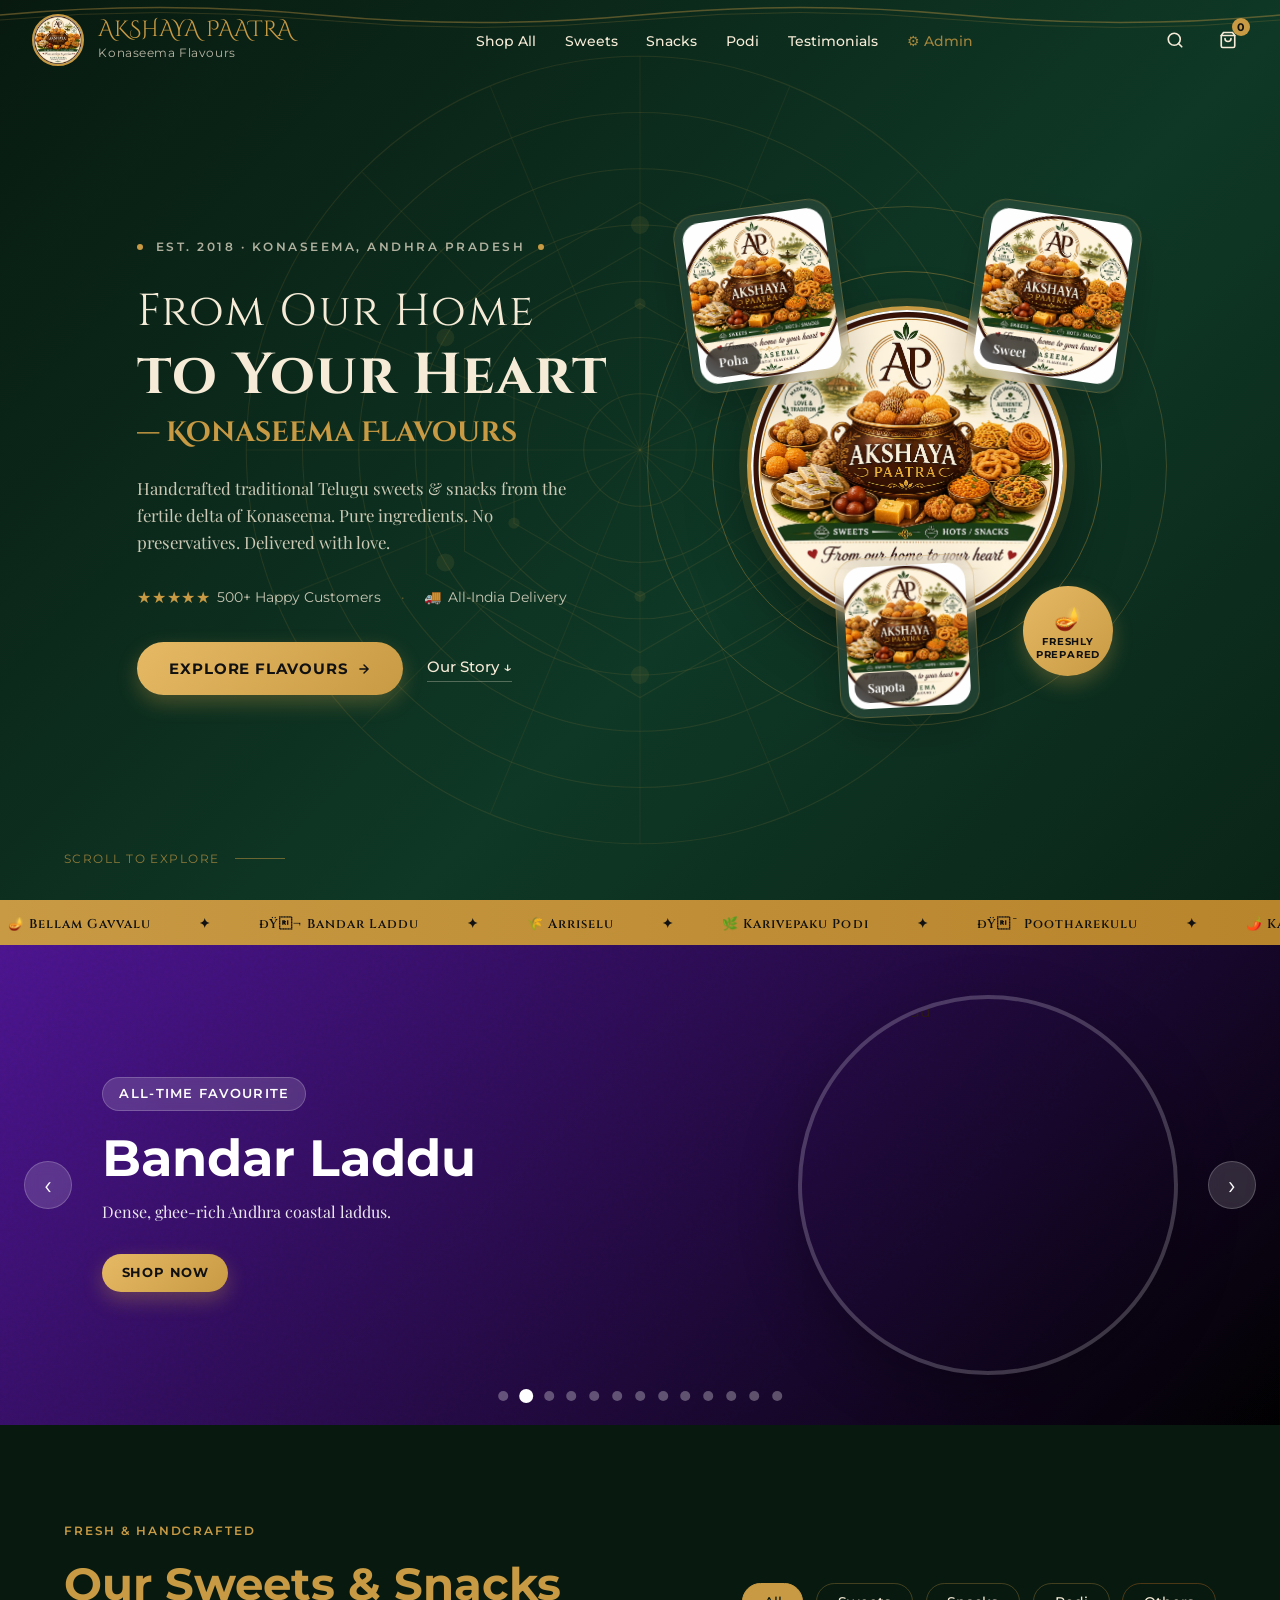
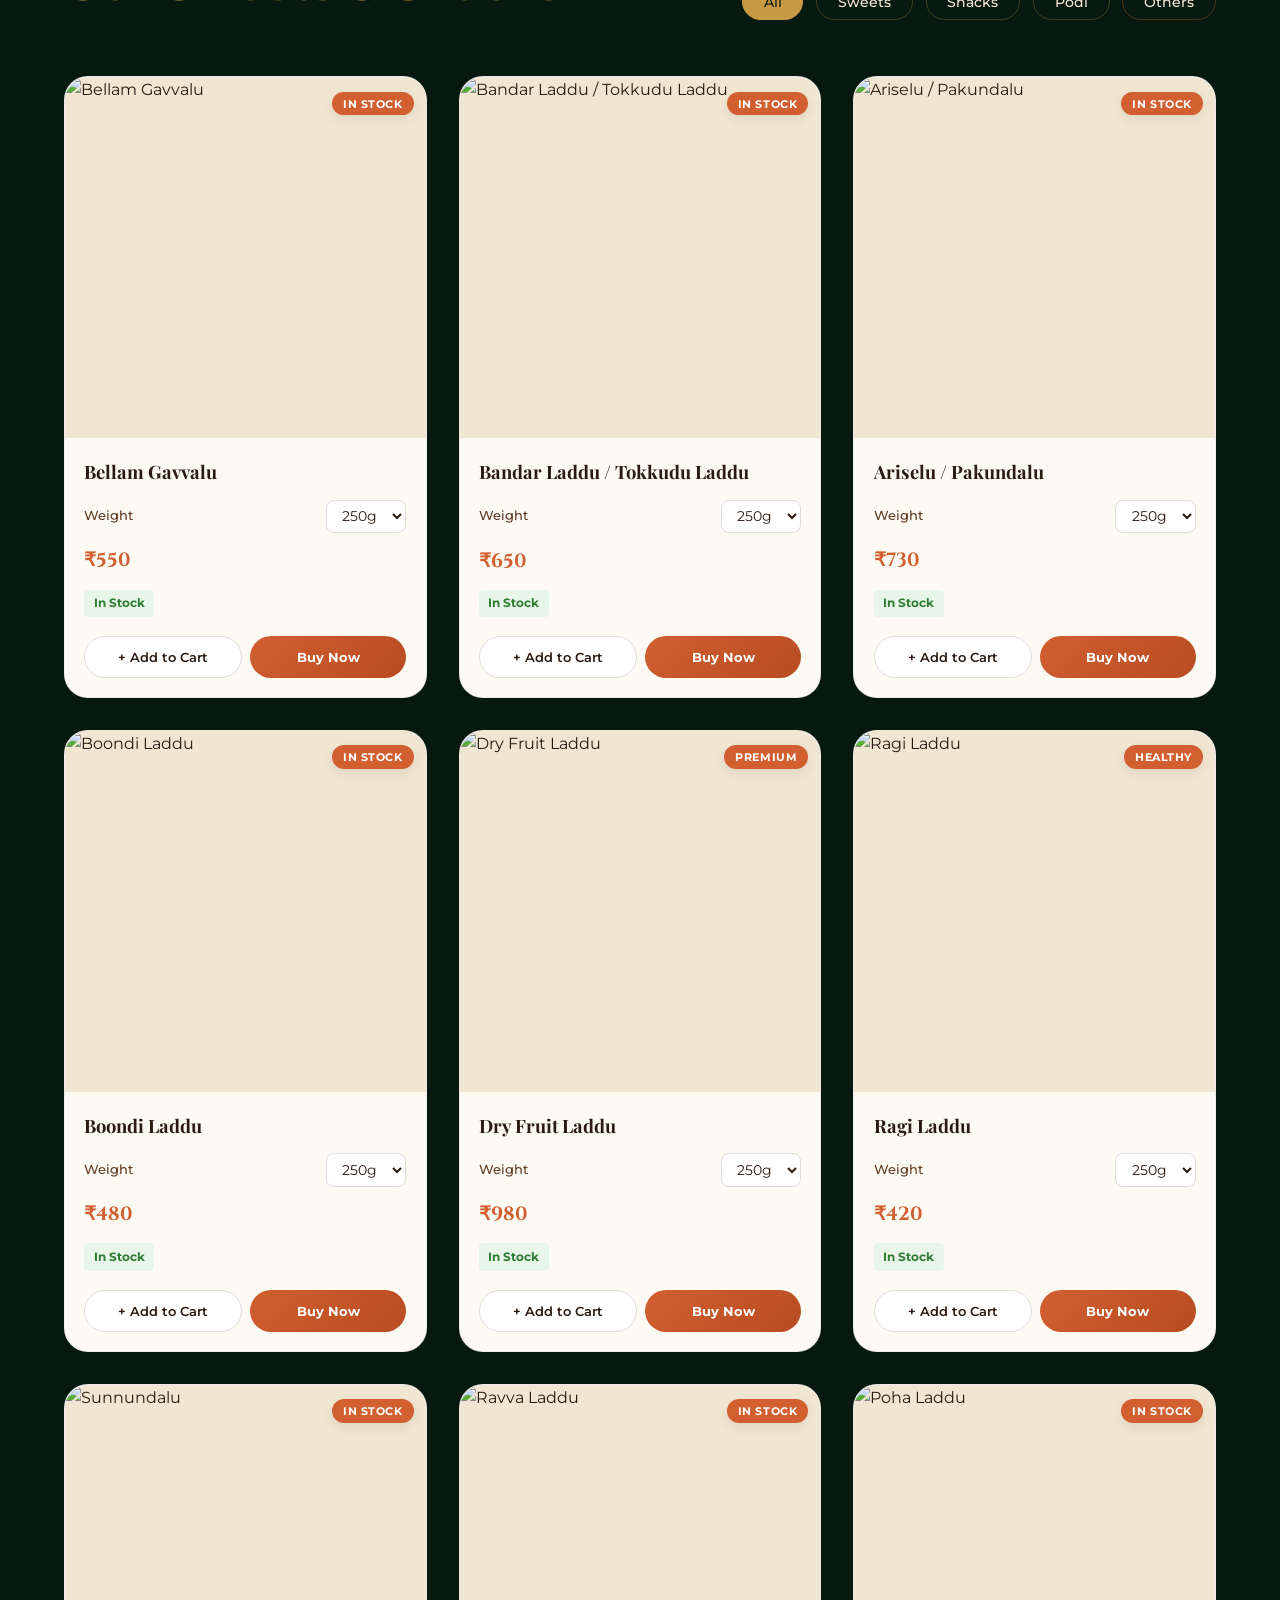
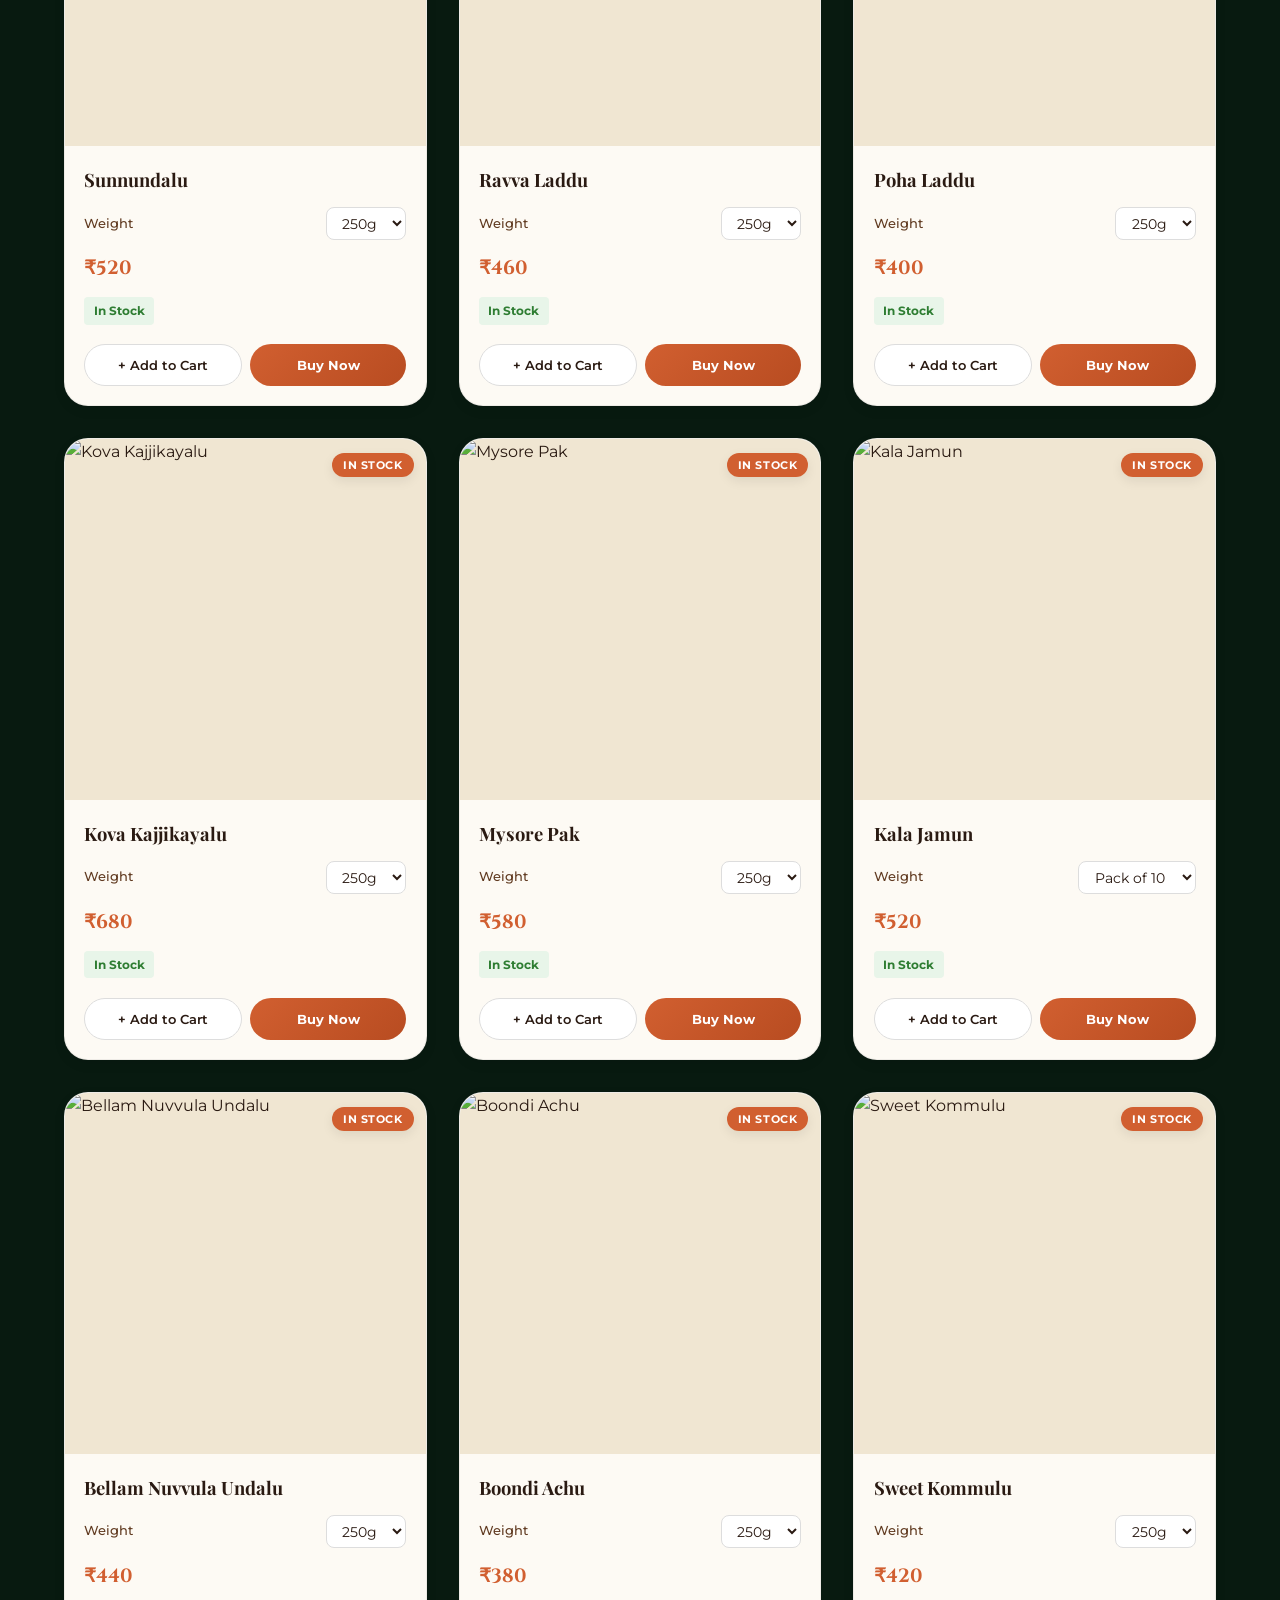
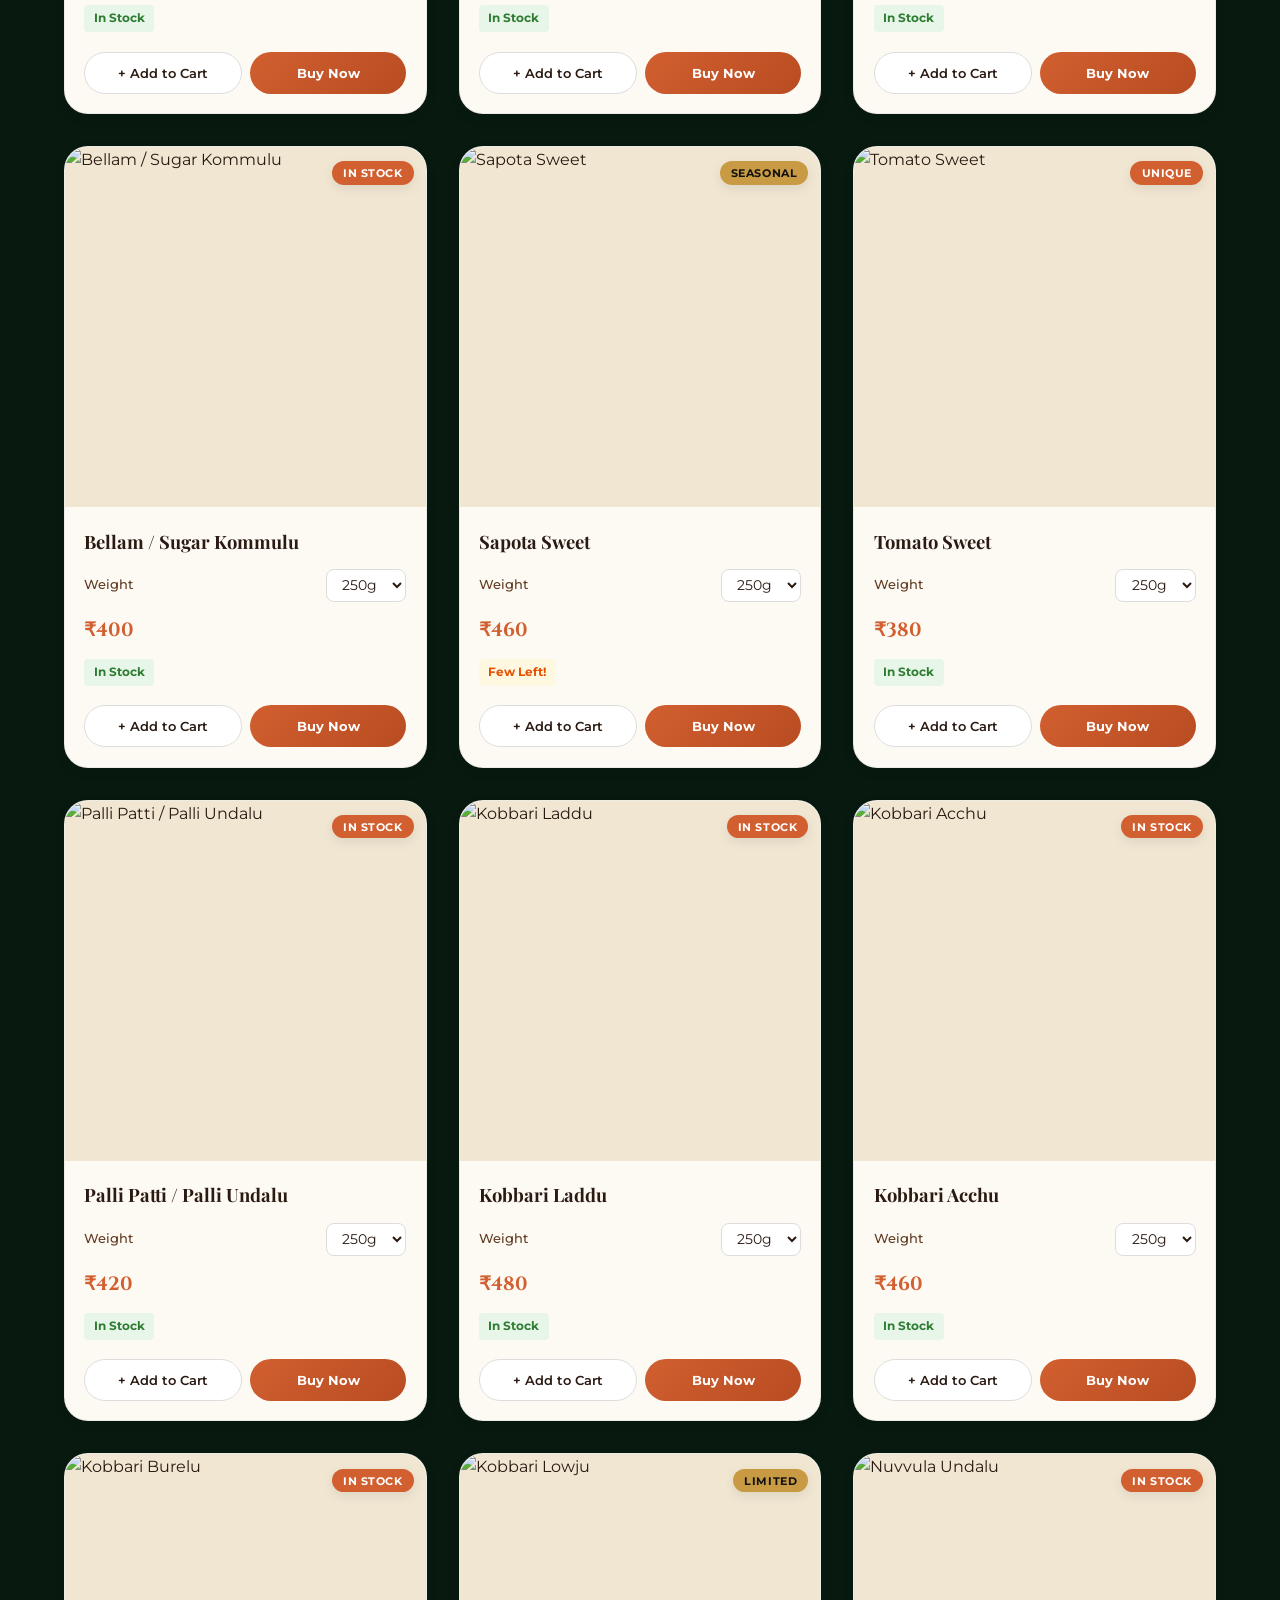
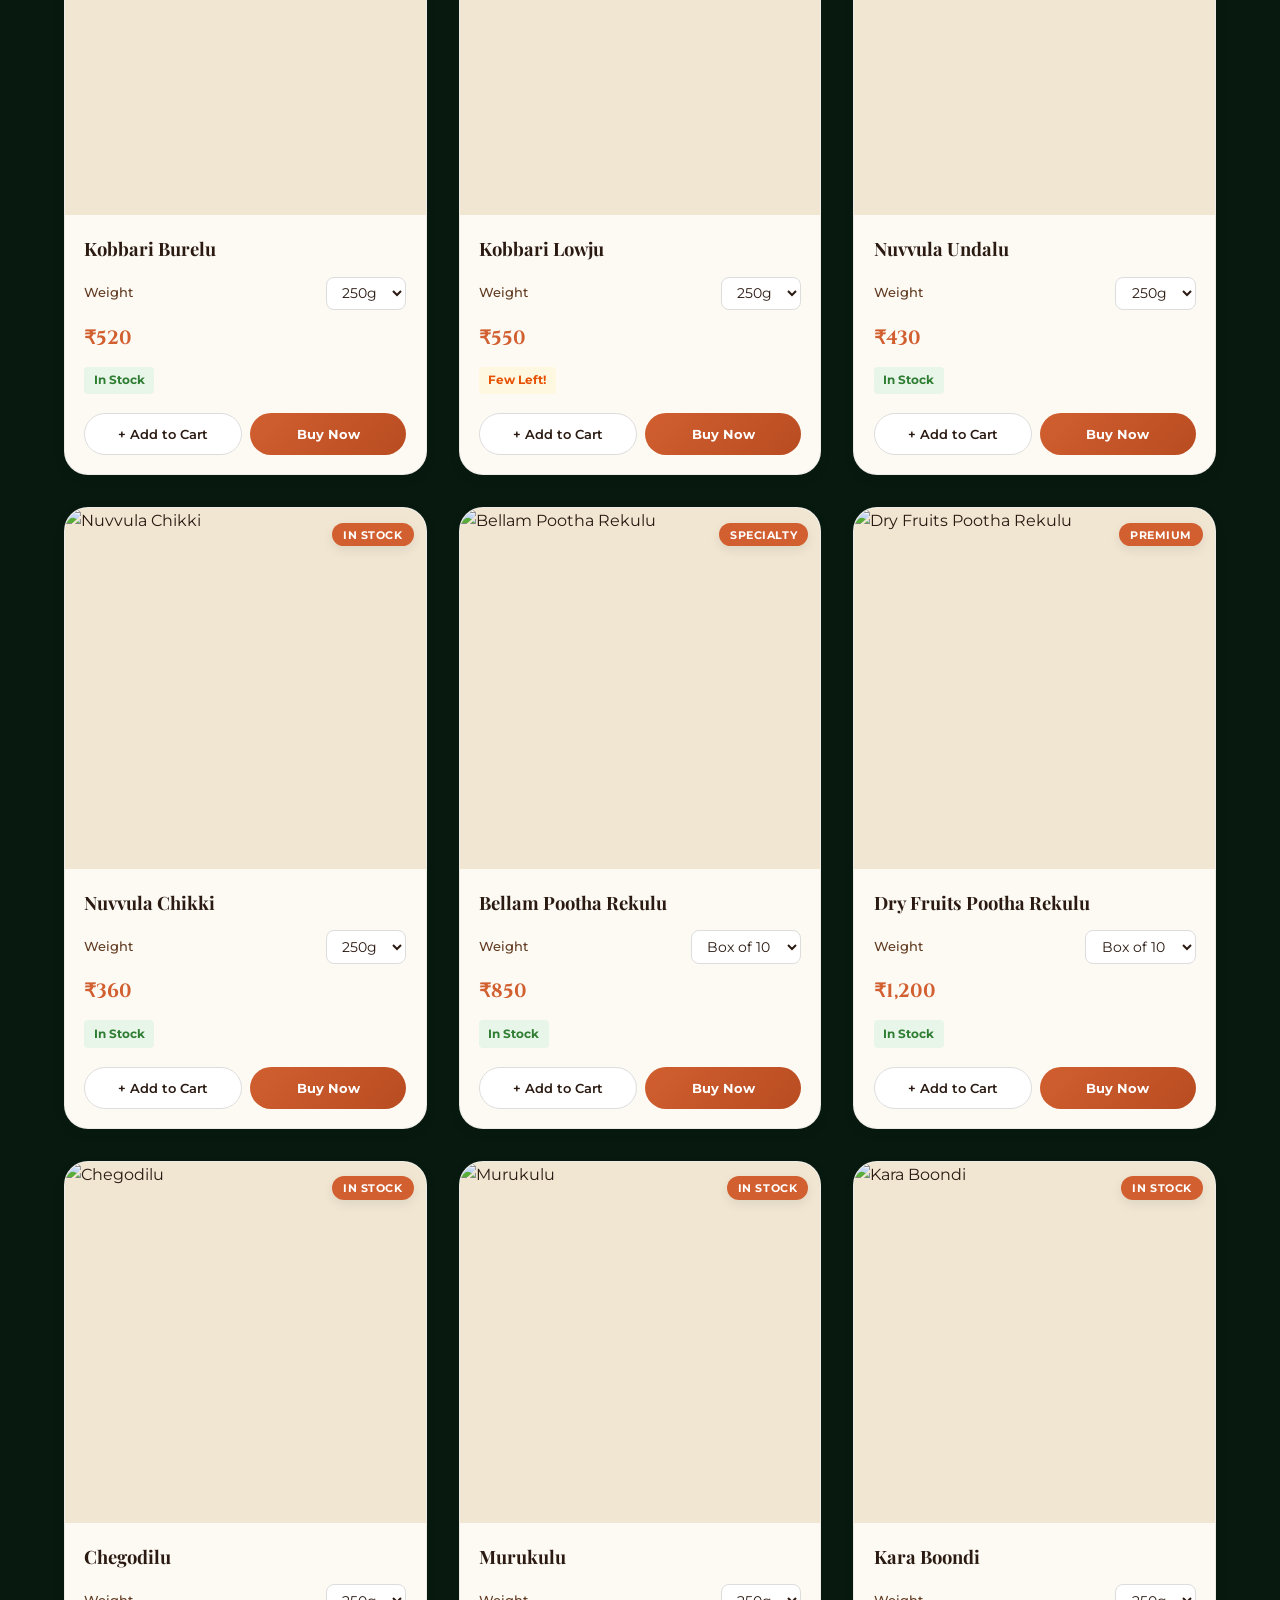
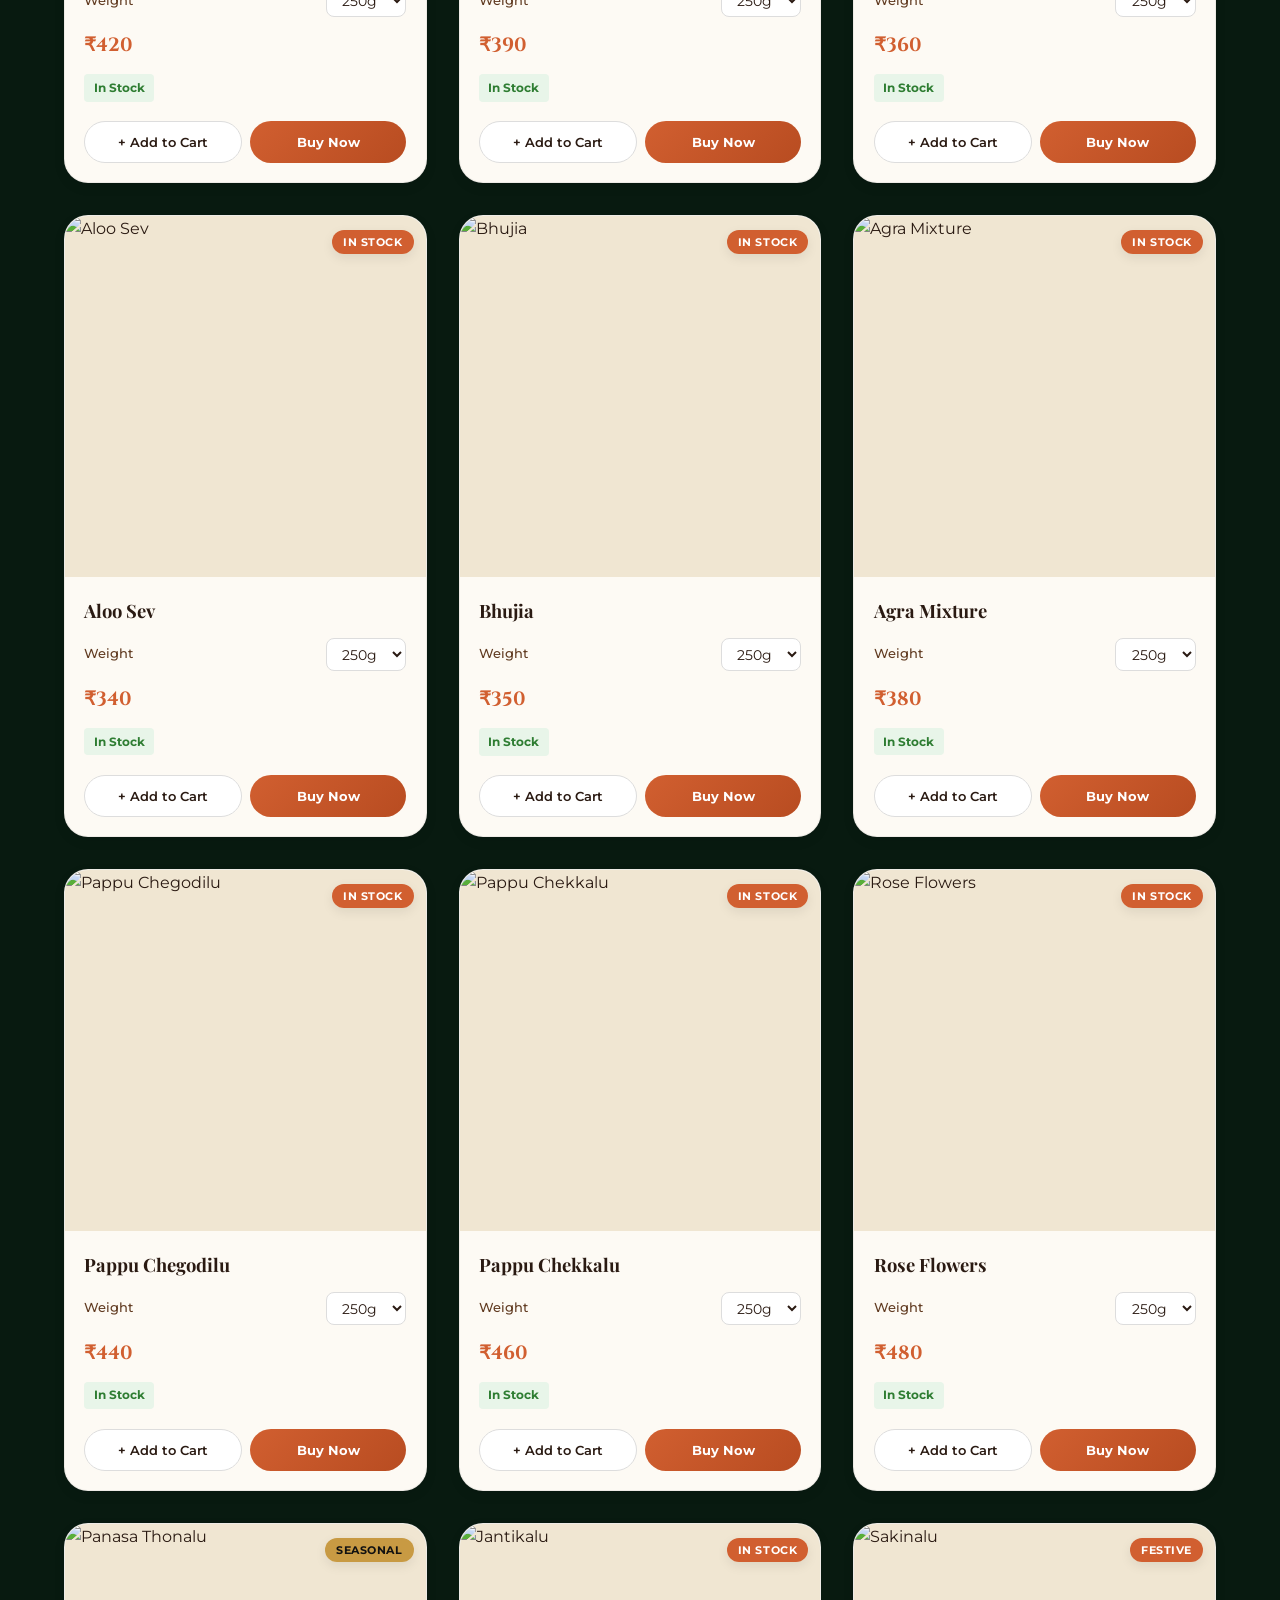
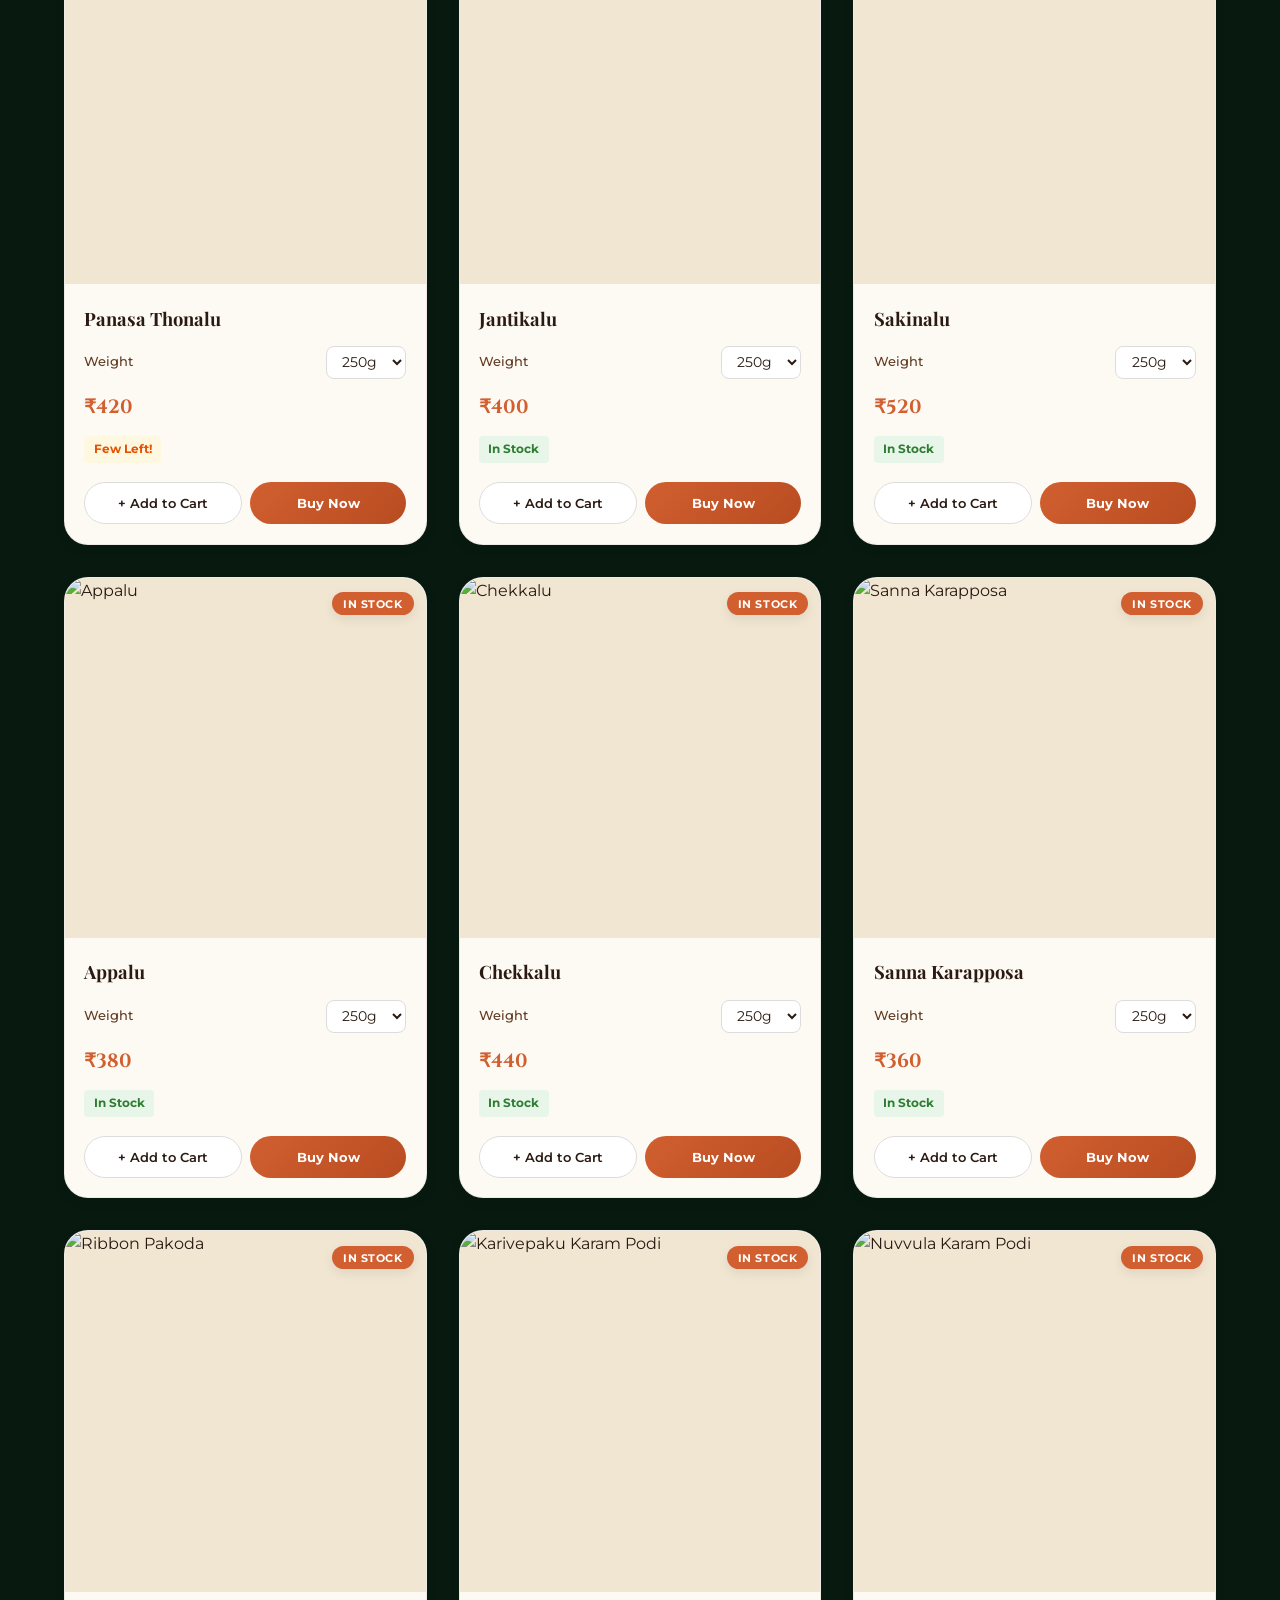
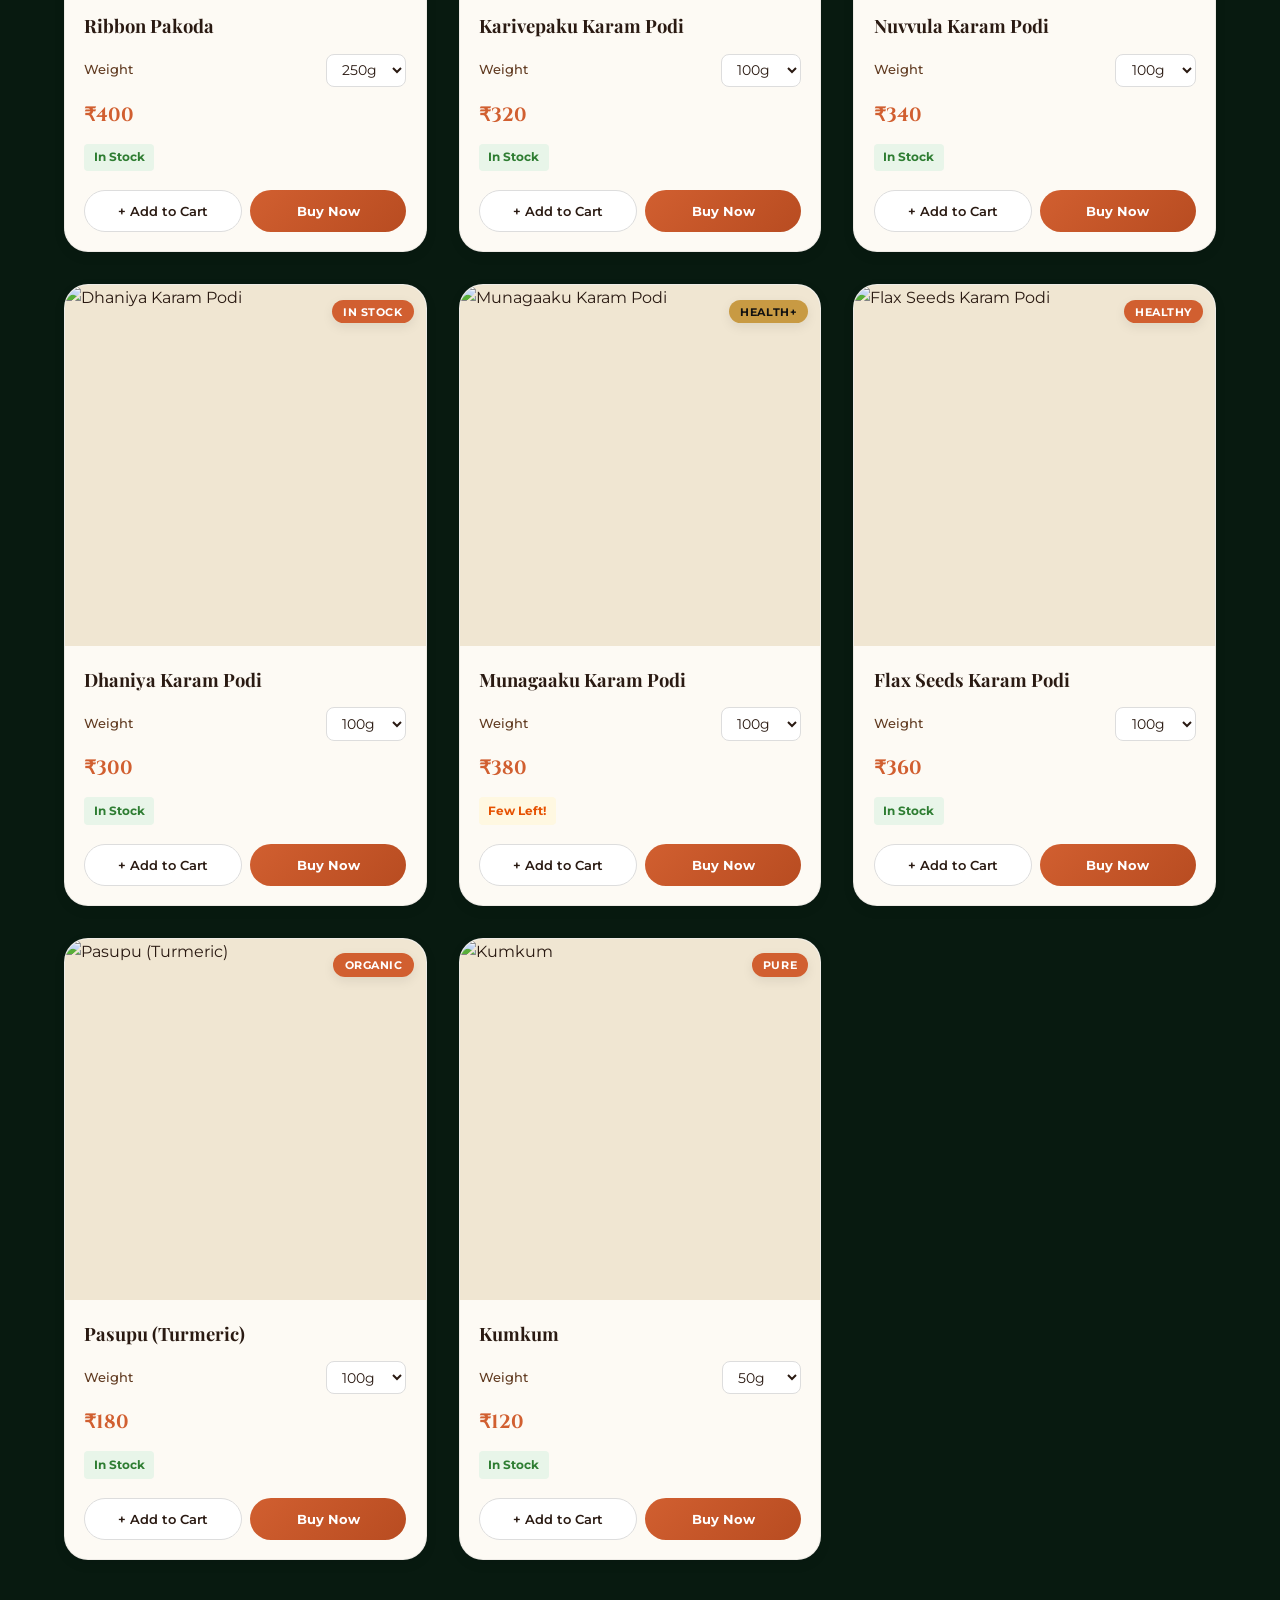
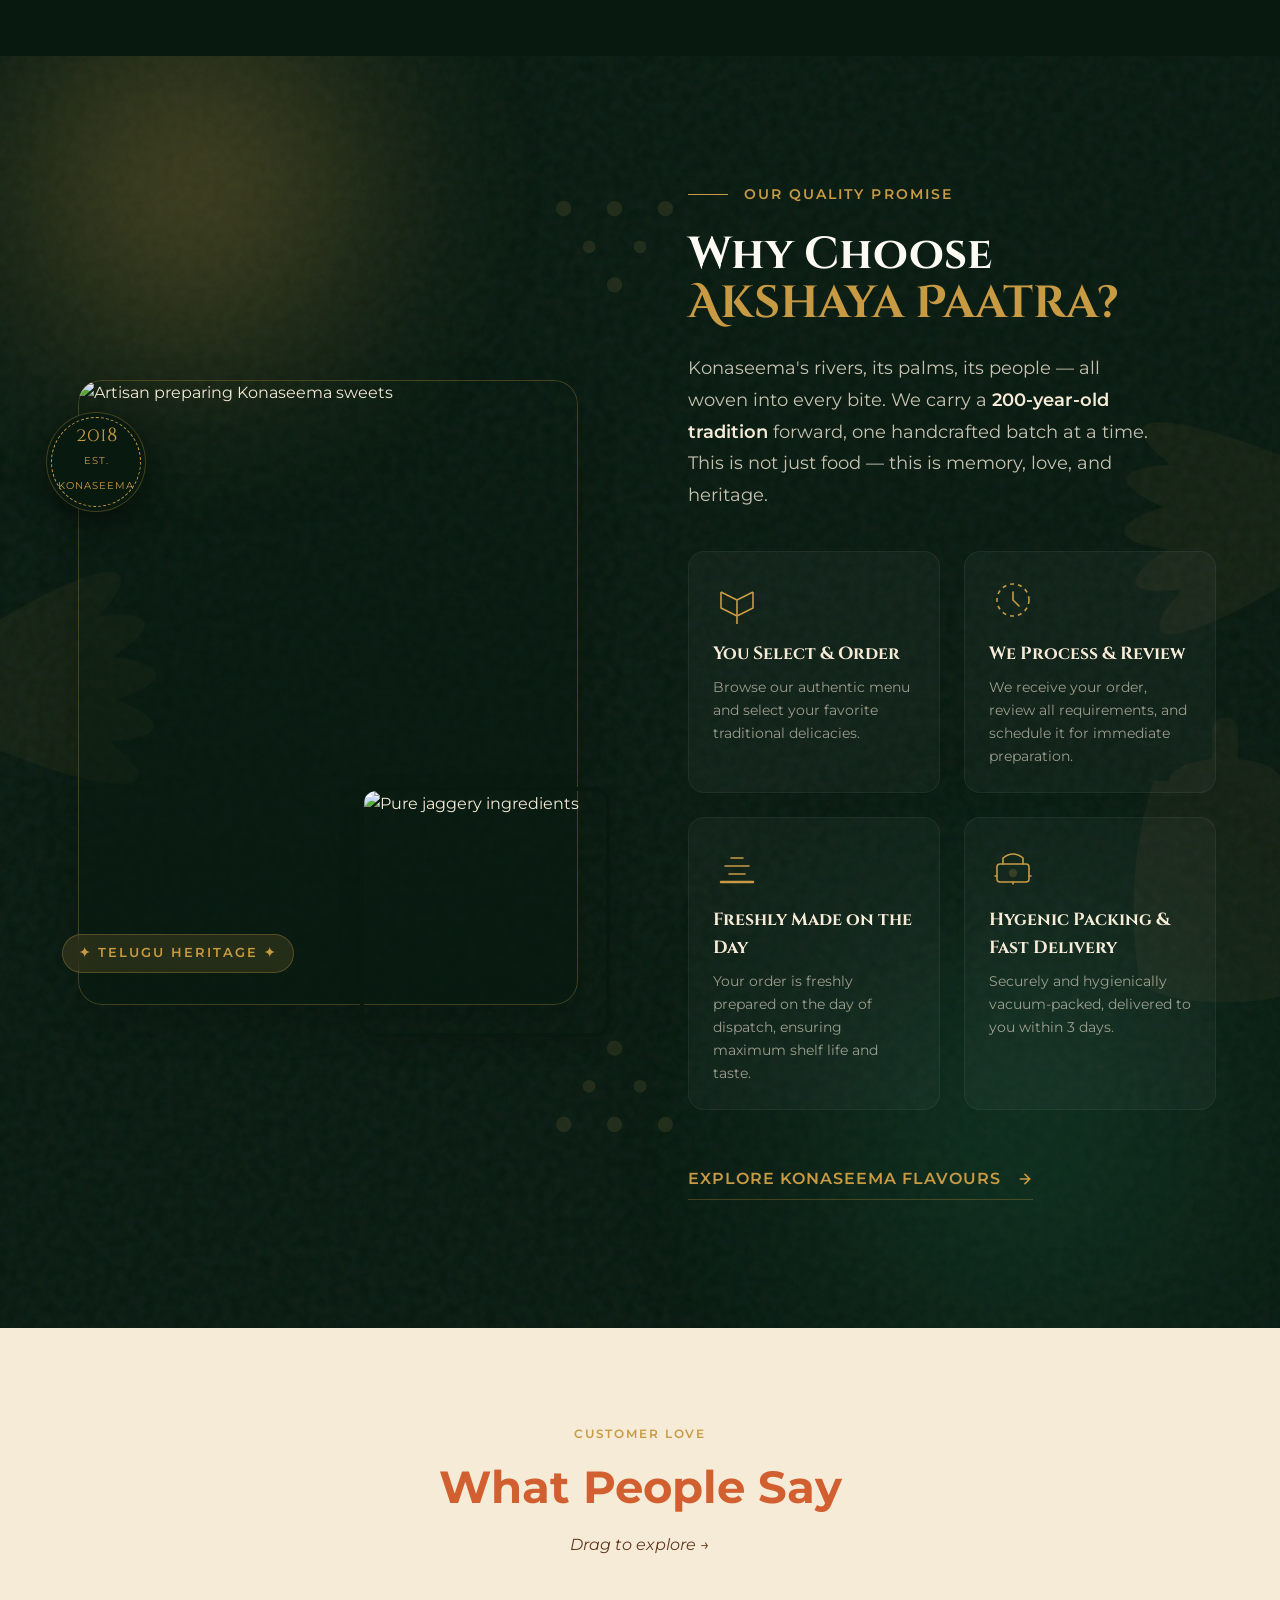
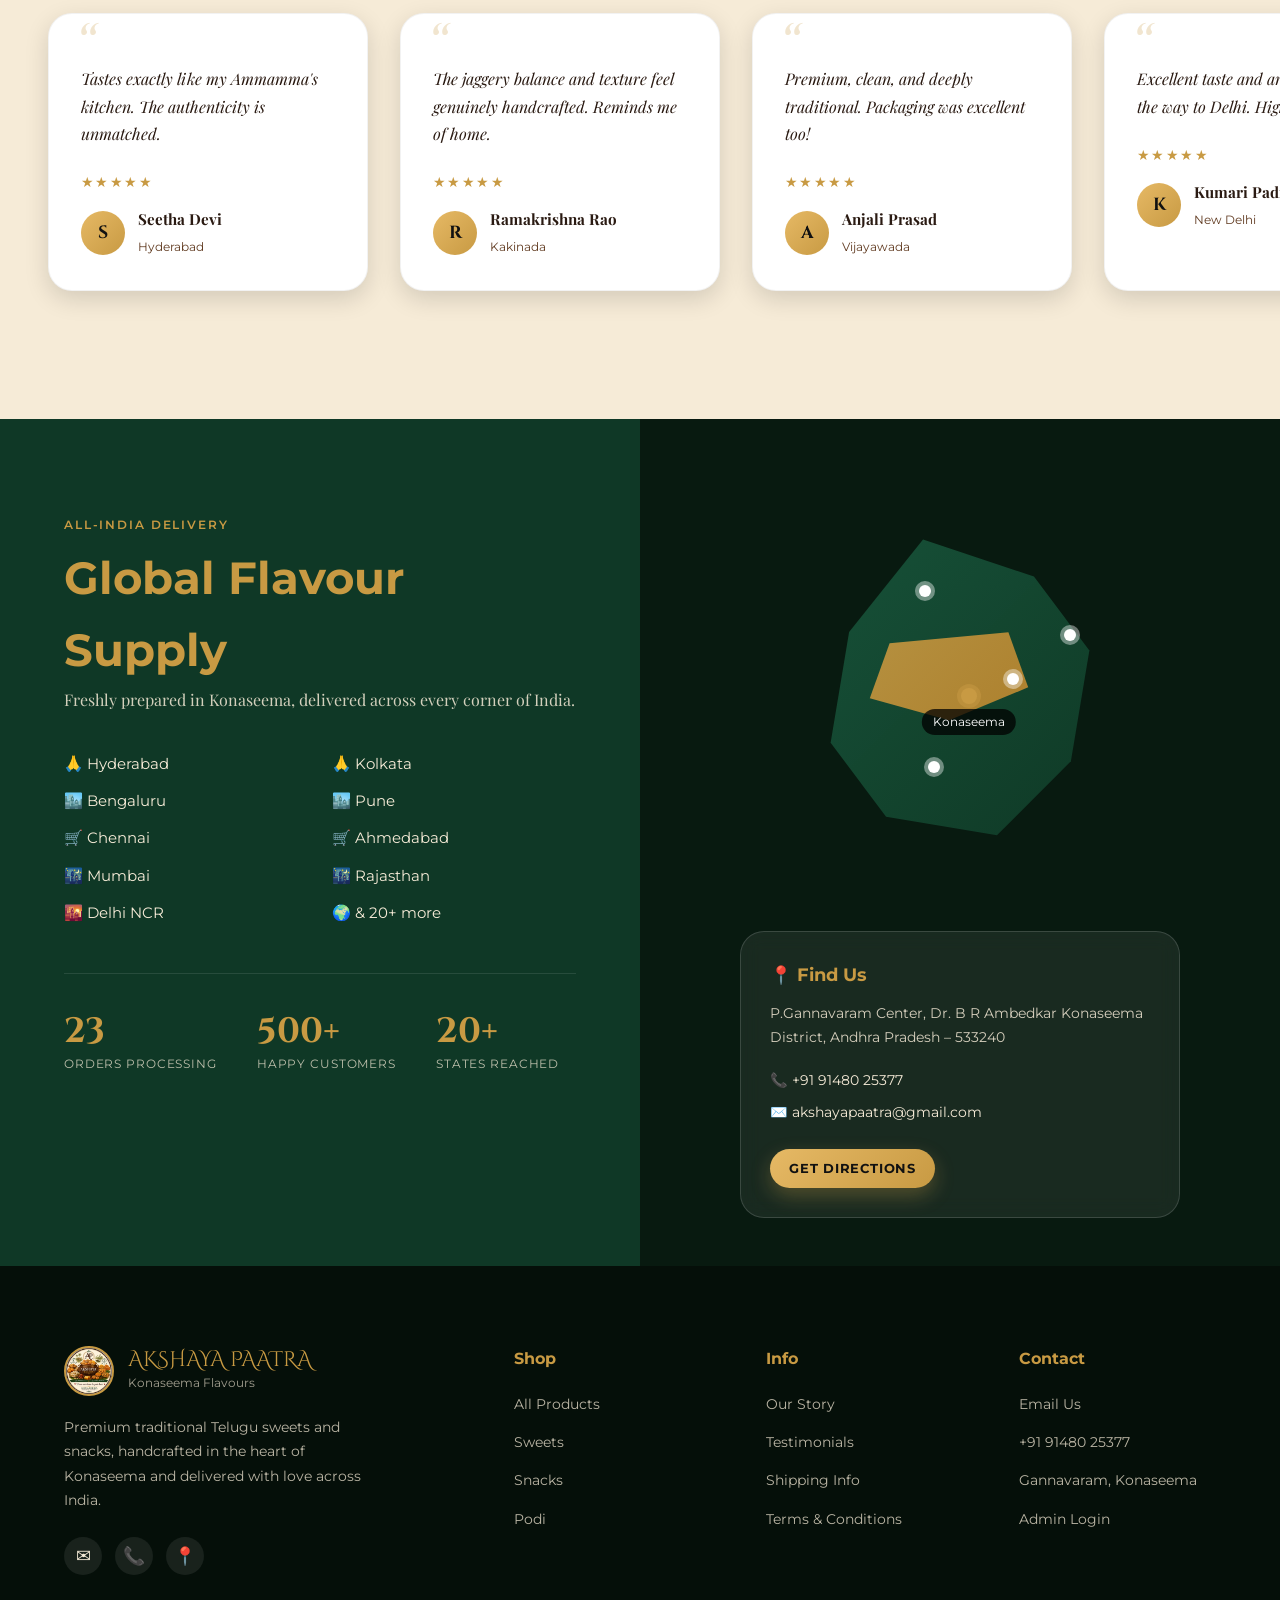
==== index.html @ 7daa565b "Fix: Dynamic hero images with Supabase priority and immediate load" ====
<!doctype html>
<html lang="en">

<head>
  <meta charset="UTF-8" />
  <meta name="viewport" content="width=device-width, initial-scale=1.0" />
  <title>Akshaya Paatra - Premium Konaseema Telugu Delicacies</title>
  <meta name="description"
    content="Authentic traditional Telugu sweets, snacks and podi from Konaseema, Andhra Pradesh." />
  <link rel="preconnect" href="https://fonts.googleapis.com" />
  <link rel="preconnect" href="https://fonts.gstatic.com" crossorigin />
  <link
    href="https://fonts.googleapis.com/css2?family=Cinzel+Decorative:wght@400;700;900&family=Cinzel:wght@400;500;600;700&family=Playfair+Display:ital,wght@0,400;0,600;0,800;1,400&family=Montserrat:wght@300;400;500;600;700&display=swap"
    rel="stylesheet" />
  <script src="https://cdnjs.cloudflare.com/ajax/libs/gsap/3.12.5/gsap.min.js"></script>
  <script src="https://cdnjs.cloudflare.com/ajax/libs/gsap/3.12.5/ScrollTrigger.min.js"></script>
  <script src="https://cdn.jsdelivr.net/npm/@supabase/supabase-js@2"></script>
  <link rel="stylesheet" href="styles.css" />
</head>

<body>

  <!-- â•â•â• NAVBAR â•â•â• -->
  <nav class="navbar" id="navbar">
    <div class="nav-inner">
      <a href="#" class="brand">
        <div class="brand-pot">
          <img src="assets/akshayapaatra-logo.jpeg" alt="Akshaya Paatra Logo" />
        </div>
        <div class="brand-text">
          <span class="brand-name">AKSHAYA PAATRA</span>
          <span class="brand-tagline">Konaseema Flavours</span>
        </div>
      </a>
      <ul class="nav-links" id="navLinks">
        <li><a href="#shop" class="nav-link" data-filter="all">Shop All</a></li>
        <li><a href="#shop" class="nav-link" data-filter="sweets">Sweets</a></li>
        <li><a href="#shop" class="nav-link" data-filter="snacks">Snacks</a></li>
        <li><a href="#shop" class="nav-link" data-filter="podi">Podi</a></li>
        <li><a href="#testimonials" class="nav-link">Testimonials</a></li>
        <li><a href="admin.html" class="nav-link admin-link">⚙ Admin</a></li>
      </ul>
      <div class="nav-actions">
        <button class="nav-icon-btn" id="searchToggle" aria-label="Search">
          <svg width="18" height="18" viewBox="0 0 24 24" fill="none" stroke="currentColor" stroke-width="2.2"
            stroke-linecap="round">
            <circle cx="11" cy="11" r="8" />
            <path d="m21 21-4.35-4.35" />
          </svg>
        </button>
        <button class="nav-icon-btn cart-btn" id="cartBtn" aria-label="Cart">
          <svg width="18" height="18" viewBox="0 0 24 24" fill="none" stroke="currentColor" stroke-width="2.2"
            stroke-linecap="round">
            <path d="M6 2 3 6v14a2 2 0 0 0 2 2h14a2 2 0 0 0 2-2V6l-3-4z" />
            <line x1="3" y1="6" x2="21" y2="6" />
            <path d="M16 10a4 4 0 0 1-8 0" />
          </svg>
          <span class="cart-badge" id="cartBadge">0</span>
        </button>
        <button class="hamburger" id="hamburger" aria-label="Menu"><span></span><span></span><span></span></button>
      </div>
    </div>
    <div class="search-bar-wrap" id="searchBarWrap">
      <div class="search-bar-inner">
        <svg width="16" height="16" viewBox="0 0 24 24" fill="none" stroke="currentColor" stroke-width="2.2"
          stroke-linecap="round">
          <circle cx="11" cy="11" r="8" />
          <path d="m21 21-4.35-4.35" />
        </svg>
        <input type="search" id="searchInput" placeholder="Search sweets, snacks, podi..." autocomplete="off" />
        <button class="search-close" id="searchClose">✕</button>
      </div>
    </div>
    <!-- Category Pills for Mobile -->
    <div class="cat-pills-wrap">
      <div class="cat-pills">
        <div class="cat-pill active" data-filter="all">All Items</div>
        <div class="cat-pill" data-filter="sweets">Sweets</div>
        <div class="cat-pill" data-filter="snacks">Snacks</div>
        <div class="cat-pill" data-filter="podi">Podi</div>
        <div class="cat-pill" data-filter="trending">Trending</div>
      </div>
    </div>
  </nav>

  <!-- Bottom Navigation for Mobile -->
  <div class="bottom-nav">
    <a href="#hero" class="b-nav-item active">
      <svg width="24" height="24" viewBox="0 0 24 24" fill="none" stroke="currentColor" stroke-width="2"
        stroke-linecap="round" stroke-linejoin="round">
        <path d="m3 9 9-7 9 7v11a2 2 0 0 1-2 2H5a2 2 0 0 1-2-2z"></path>
        <polyline points="9 22 9 12 15 12 15 22"></polyline>
      </svg>
      <span>Home</span>
    </a>
    <a href="#shop" class="b-nav-item">
      <svg width="24" height="24" viewBox="0 0 24 24" fill="none" stroke="currentColor" stroke-width="2"
        stroke-linecap="round" stroke-linejoin="round">
        <path d="M6 2 3 6v14a2 2 0 0 0 2 2h14a2 2 0 0 0 2-2V6l-3-4z"></path>
        <line x1="3" y1="6" x2="21" y2="6"></line>
        <path d="M16 10a4 4 0 0 1-8 0"></path>
      </svg>
      <span>Shop</span>
    </a>
    <a href="javascript:void(0)" class="b-nav-item" id="mobileSearchBtn"
      onclick="document.getElementById('searchToggle').click()">
      <svg width="24" height="24" viewBox="0 0 24 24" fill="none" stroke="currentColor" stroke-width="2"
        stroke-linecap="round" stroke-linejoin="round">
        <circle cx="11" cy="11" r="8"></circle>
        <line x1="21" y1="21" x2="16.65" y2="16.65"></line>
      </svg>
      <span>Search</span>
    </a>
    <a href="javascript:void(0)" class="b-nav-item" onclick="document.getElementById('cartBtn').click()">
      <div style="position:relative">
        <svg width="24" height="24" viewBox="0 0 24 24" fill="none" stroke="currentColor" stroke-width="2"
          stroke-linecap="round" stroke-linejoin="round">
          <path d="M1 1h4l2.68 13.39a2 2 0 0 0 2 1.61h9.72a2 2 0 0 0 2-1.61L23 6H6"></path>
          <circle cx="9" cy="21" r="1"></circle>
          <circle cx="20" cy="21" r="1"></circle>
        </svg>
        <span class="cart-badge-mini" id="cartBadgeMobile">0</span>
      </div>
      <span>Cart</span>
    </a>
  </div>

  <!-- â•â•â• HERO â•â•â• -->
  <section class="hero" id="hero">
    <!-- Mandala background -->
    <div class="hero-mandala" aria-hidden="true">
      <svg viewBox="0 0 800 800" xmlns="http://www.w3.org/2000/svg" class="mandala-svg">
        <g fill="none" stroke="#c89a43" stroke-opacity="0.12" transform="translate(400,400)">
          <circle r="50" />
          <circle r="100" />
          <circle r="150" />
          <circle r="200" />
          <circle r="250" />
          <circle r="300" />
          <circle r="350" />
          <g stroke-opacity="0.08">
            <line x1="0" y1="-350" x2="0" y2="350" />
            <line x1="-350" y1="0" x2="350" y2="0" />
            <line x1="-247" y1="-247" x2="247" y2="247" />
            <line x1="247" y1="-247" x2="-247" y2="247" />
            <line x1="-133" y1="-323" x2="133" y2="323" />
            <line x1="133" y1="-323" x2="-133" y2="323" />
            <line x1="-323" y1="-133" x2="323" y2="133" />
            <line x1="323" y1="-133" x2="-323" y2="133" />
          </g>
          <g stroke-opacity="0.1">
            <polygon points="0,-220 190,-110 190,110 0,220 -190,110 -190,-110" />
            <polygon points="0,-180 156,-90 156,90 0,180 -156,90 -156,-90" />
            <polygon points="0,-130 112,-65 112,65 0,130 -112,65 -112,-65" />
          </g>
          <g fill="#c89a43" fill-opacity="0.1" stroke="none">
            <circle r="8" cx="0" cy="-200" />
            <circle r="8" cx="173" cy="-100" />
            <circle r="8" cx="173" cy="100" />
            <circle r="8" cx="0" cy="200" />
            <circle r="8" cx="-173" cy="100" />
            <circle r="8" cx="-173" cy="-100" />
            <circle r="5" cx="0" cy="-130" />
            <circle r="5" cx="112" cy="-65" />
            <circle r="5" cx="112" cy="65" />
            <circle r="5" cx="0" cy="130" />
            <circle r="5" cx="-112" cy="65" />
            <circle r="5" cx="-112" cy="-65" />
          </g>
        </g>
      </svg>
    </div>

    <!-- Decorative top border -->
    <div class="hero-border-top" aria-hidden="true">
      <svg viewBox="0 0 1400 30" preserveAspectRatio="none">
        <path d="M0,15 Q175,0 350,15 T700,15 T1050,15 T1400,15" stroke="#c89a43" stroke-opacity="0.4" fill="none"
          stroke-width="1.5" />
        <path d="M0,20 Q175,5 350,20 T700,20 T1050,20 T1400,20" stroke="#c89a43" stroke-opacity="0.2" fill="none"
          stroke-width="1" />
      </svg>
    </div>

    <div class="hero-inner">
      <!-- LEFT COPY -->
      <div class="hero-copy" id="heroCopy">
        <div class="hero-eyebrow-row">
          <span class="hero-dot"></span>
          <p class="hero-eyebrow">Est. 2018 · Konaseema, Andhra Pradesh</p>
          <span class="hero-dot"></span>
        </div>
        <h1 class="hero-headline">
          <span class="hero-hl-top">From Our Home</span>
          <span class="hero-hl-mid">to Your Heart</span>
          <em class="hero-hl-brand">— Konaseema Flavours</em>
        </h1>
        <p class="hero-sub">Handcrafted traditional Telugu sweets &amp; snacks from the fertile delta of Konaseema. Pure
          ingredients. No preservatives. Delivered with love.</p>
        <div class="hero-trust-row">
          <div class="trust-item"><span class="trust-stars">★★★★★</span><span>500+ Happy Customers</span>
          </div>
          <div class="trust-divider">·</div>
          <div class="trust-item"><span>🚚</span><span>All-India Delivery</span></div>
        </div>
        <div class="hero-cta-row">
          <a href="#shop" class="btn-gold ripple-btn" id="exploreBtn"><span>Explore Flavours</span><svg width="14"
              height="14" viewBox="0 0 24 24" fill="none" stroke="currentColor" stroke-width="2.5"
              stroke-linecap="round">
              <path d="M5 12h14M12 5l7 7-7 7" />
            </svg></a>
          <a href="#why" class="btn-ghost-hero">Our Story ↓</a>
        </div>
      </div>

      <!-- RIGHT VISUAL -->
      <div class="hero-visual" id="heroVisual">
        <div class="hero-ring hero-ring-outer" aria-hidden="true"></div>
        <div class="hero-ring hero-ring-inner" aria-hidden="true"></div>
        <div class="hero-center-img">
          <img id="heroMainImg" src="assets/akshayapaatra-logo.jpeg" alt="Premium traditional sweets" />
        </div>
        <div class="hero-float-card hfc-1">
          <img id="heroImg1" src="assets/akshayapaatra-logo.jpeg" alt="Product 1" />
          <span id="heroImg1Name">Traditional Sweet</span>
        </div>
        <div class="hero-float-card hfc-2">
          <img id="heroImg2" src="assets/akshayapaatra-logo.jpeg" alt="Product 2" />
          <span id="heroImg2Name">Premium Snack</span>
        </div>
        <div class="hero-float-card hfc-3">
          <img id="heroImg3" src="assets/akshayapaatra-logo.jpeg" alt="Product 3" />
          <span id="heroImg3Name">Authentic Podi</span>
        </div>
        <div class="hero-badge-fresh">
          <span class="badge-emoji">🪔</span>
          <span class="badge-text">Freshly<br />Prepared</span>
        </div>
      </div>
    </div>

    <!-- Decorative bottom scroll cue -->
    <div class="scroll-cue">
      <span>Scroll to explore</span>
      <div class="scroll-line"></div>
    </div>
  </section>

  <!-- â•â•â• MARQUEE â•â•â• -->
  <div class="marquee-strip" aria-hidden="true">
    <div class="marquee-track">
      <span>🪔 Bellam Gavvalu</span><span>✦</span><span>ðŸ¬ Bandar Laddu</span><span>✦</span><span>🌾
        Arriselu</span><span>✦</span><span>🌿 Karivepaku Podi</span><span>✦</span><span>ðŸ¯
        Pootharekulu</span><span>✦</span><span>🌶️ Kandi Podi</span><span>✦</span>
      <span>🪔 Bellam Gavvalu</span><span>✦</span><span>ðŸ¬ Bandar Laddu</span><span>✦</span><span>🌾
        Arriselu</span><span>✦</span><span>🌿 Karivepaku Podi</span><span>✦</span><span>ðŸ¯
        Pootharekulu</span><span>✦</span><span>🌶️ Kandi Podi</span><span>✦</span>
    </div>
  </div>

  <!-- â•â•â• BANNER SLIDER â•â•â• -->
  <section class="banner-strip" id="bannerStrip">
    <div class="banner-slider" id="bannerSlider">
      <div class="banner-slide active" style="--slide-bg:linear-gradient(120deg,#0f3826,#1a5c3f)">
        <div class="slide-texture"></div>
        <div class="slide-copy">
          <span class="slide-tag">🎊 Sankranti Special</span>
          <h2>Freshly Prepared Arriselu</h2>
          <p>Traditional Pongal sweet — crispy jaggery discs made the old way.</p>
          <a href="#shop" class="btn-gold small ripple-btn"><span>Shop — 20% Off</span></a>
        </div>
        <div class="slide-img"><img src="assets/items/pexels-gaurav-kumar-1281378-18488314.jpg" alt="Arriselu" /></div>
      </div>
      <div class="banner-slide" style="--slide-bg:linear-gradient(120deg,#6b2b0e,#c55828)">
        <div class="slide-texture"></div>
        <div class="slide-copy">
          <span class="slide-tag">🌟 All-Time Favourite</span>
          <h2>Bandar Laddu</h2>
          <p>Iconic Andhra coastal laddus — dense, ghee-rich, authentically prepared.</p>
          <a href="#shop" class="btn-gold small ripple-btn"><span>Order Now</span></a>
        </div>
        <div class="slide-img"><img src="assets/items/pexels-vipinvihari-murari-das-2150327057-36460898.jpg"
            alt="Laddu" /></div>
      </div>
      <div class="banner-slide" style="--slide-bg:linear-gradient(120deg,#2b4a1e,#3d6b2c)">
        <div class="slide-texture"></div>
        <div class="slide-copy">
          <span class="slide-tag">✨ New Batch Ready</span>
          <h2>Pootharekulu</h2>
          <p>Paper-thin rice starch layers stuffed with ghee and jaggery powder.</p>
          <a href="#shop" class="btn-gold small ripple-btn"><span>Try Now</span></a>
        </div>
        <div class="slide-img"><img src="assets/items/pexels-masuma-rahaman-437541976-34153202.jpg"
            alt="Pootharekulu" /></div>
      </div>
    </div>
    <div class="banner-controls">
      <button class="banner-dot active" data-idx="0"></button>
      <button class="banner-dot" data-idx="1"></button>
      <button class="banner-dot" data-idx="2"></button>
    </div>
    <button class="banner-arrow banner-prev" id="bannerPrev">‹</button>
    <button class="banner-arrow banner-next" id="bannerNext">›</button>
  </section>

  <!-- â•â•â• SHOP â•â•â• -->
  <section class="shop-section" id="shop">
    <div class="shop-header">
      <div class="shop-title-wrap">
        <p class="eyebrow">Fresh &amp; Handcrafted</p>
        <h2 class="section-title">Our Sweets &amp; Snacks</h2>
      </div>
      <div class="filter-row" id="filterRow">
        <button class="filter-pill active" data-filter="all">All</button>
        <button class="filter-pill" data-filter="sweets">Sweets</button>
        <button class="filter-pill" data-filter="snacks">Snacks</button>
        <button class="filter-pill" data-filter="podi">Podi</button>
        <button class="filter-pill" data-filter="others">Others</button>
      </div>
    </div>
    <div class="product-grid" id="productGrid" aria-label="Product catalogue"></div>
  </section>

  <!-- ═══ WHY SECTION — PREMIUM REDESIGN ═══ -->
  <section class="why-section" id="why">

    <!-- Cinematic background -->
    <div class="why-bg" aria-hidden="true">
      <div class="why-grain"></div>
      <svg class="why-pattern" viewBox="0 0 700 500" preserveAspectRatio="xMidYMid slice">
        <g opacity="0.06" fill="#c89a43">
          <ellipse cx="80" cy="250" rx="80" ry="14" transform="rotate(-35 80 250)" />
          <ellipse cx="80" cy="250" rx="80" ry="14" transform="rotate(-20 80 250)" />
          <ellipse cx="80" cy="250" rx="80" ry="14" transform="rotate(-5 80 250)" />
          <ellipse cx="80" cy="250" rx="80" ry="14" transform="rotate(10 80 250)" />
          <ellipse cx="80" cy="250" rx="80" ry="14" transform="rotate(25 80 250)" />
          <ellipse cx="620" cy="180" rx="80" ry="14" transform="rotate(-35 620 180)" />
          <ellipse cx="620" cy="180" rx="80" ry="14" transform="rotate(-20 620 180)" />
          <ellipse cx="620" cy="180" rx="80" ry="14" transform="rotate(-5 620 180)" />
          <ellipse cx="620" cy="180" rx="80" ry="14" transform="rotate(10 620 180)" />
          <ellipse cx="620" cy="180" rx="80" ry="14" transform="rotate(25 620 180)" />
        </g>
        <g opacity="0.10" fill="#e6b965">
          <circle cx="340" cy="60" r="3" />
          <circle cx="360" cy="60" r="3" />
          <circle cx="320" cy="60" r="3" />
          <circle cx="350" cy="75" r="2.5" />
          <circle cx="330" cy="75" r="2.5" />
          <circle cx="340" cy="90" r="3" />
          <circle cx="340" cy="420" r="3" />
          <circle cx="360" cy="420" r="3" />
          <circle cx="320" cy="420" r="3" />
          <circle cx="350" cy="405" r="2.5" />
          <circle cx="330" cy="405" r="2.5" />
          <circle cx="340" cy="390" r="3" />
        </g>
        <g opacity="0.05" fill="#d4a55a" transform="translate(580,320)">
          <ellipse cx="0" cy="-35" rx="22" ry="9" />
          <path d="M-28,-35 Q-40,0 -34,42 Q0,58 34,42 Q40,0 28,-35 Z" />
          <ellipse cx="0" cy="42" rx="34" ry="10" />
          <rect x="-5" y="-60" width="10" height="28" rx="5" />
        </g>
      </svg>
      <div class="why-beam why-beam-l"></div>
      <div class="why-beam why-beam-r"></div>
    </div>

    <div class="why-visual">
      <div class="why-img-primary">
        <img
          src="https://res.cloudinary.com/dbs2ldktj/image/upload/v1777117984/Gemini_Generated_Image_o1bblto1bblto1bb_ppaidy.png"
          alt="Artisan preparing Konaseema sweets" loading="lazy" />
        <div class="why-img-overlay"></div>
        <div class="why-img-glow"></div>
      </div>
      <div class="why-img-accent">
        <img src="assets/items/pexels-saveurssecretes-9832636.jpg" alt="Pure jaggery ingredients" loading="lazy" />
      </div>
      <div class="why-est-badge">
        <div class="why-badge-ring"></div>
        <div class="why-badge-inner">
          <span class="why-badge-year">2018</span>
          <span class="why-badge-sub">Est. Konaseema</span>
        </div>
      </div>
      <div class="why-heritage-tag">✦ Telugu Heritage ✦</div>
    </div>

    <div class="why-content">
      <div class="why-overline-wrap">
        <span class="why-overline-line"></span>
        <span class="why-overline-text">Our Quality Promise</span>
      </div>
      <h2 class="why-heading">Why Choose<br><em>Akshaya Paatra?</em></h2>
      <p class="why-lead">Konaseema's rivers, its palms, its people — all woven into every bite. We carry a
        <strong>200-year-old tradition</strong> forward, one handcrafted batch at a time. This is not just food — this
        is memory, love, and heritage.
      </p>

      <div class="why-cards">
        <article class="why-card">
          <div class="why-card-icon-wrap">
            <svg class="why-card-svg" viewBox="0 0 48 48" fill="none">
              <path d="M8 16l16 8 16-8M8 16v16l16 8 16-8V16M24 24v24" stroke="currentColor" stroke-width="1.6"
                stroke-linejoin="round" />
            </svg>
            <div class="why-card-glow"></div>
          </div>
          <div class="why-card-text">
            <h4>You Select &amp; Order</h4>
            <p>Browse our authentic menu and select your favorite traditional delicacies.</p>
          </div>
          <div class="why-card-accent-line"></div>
        </article>
        <article class="why-card">
          <div class="why-card-icon-wrap">
            <svg class="why-card-svg" viewBox="0 0 48 48" fill="none">
              <circle cx="24" cy="24" r="16" stroke="currentColor" stroke-width="1.6" stroke-dasharray="4 4" />
              <path d="M24 16v8l6 6" stroke="currentColor" stroke-width="1.6" stroke-linecap="round" />
            </svg>
            <div class="why-card-glow"></div>
          </div>
          <div class="why-card-text">
            <h4>We Process &amp; Review</h4>
            <p>We receive your order, review all requirements, and schedule it for immediate preparation.</p>
          </div>
          <div class="why-card-accent-line"></div>
        </article>
        <article class="why-card">
          <div class="why-card-icon-wrap">
            <svg class="why-card-svg" viewBox="0 0 48 48" fill="none">
              <path d="M16 32h16M12 24h24M18 16h12" stroke="currentColor" stroke-width="1.6" stroke-linecap="round" />
              <path d="M8 40h32" stroke="currentColor" stroke-width="2.5" stroke-linecap="round" />
            </svg>
            <div class="why-card-glow"></div>
          </div>
          <div class="why-card-text">
            <h4>Freshly Made on the Day</h4>
            <p>Your order is freshly prepared on the day of dispatch, ensuring maximum shelf life and taste.</p>
          </div>
          <div class="why-card-accent-line"></div>
        </article>
        <article class="why-card">
          <div class="why-card-icon-wrap">
            <svg class="why-card-svg" viewBox="0 0 48 48" fill="none">
              <rect x="8" y="22" width="32" height="18" rx="3" stroke="currentColor" stroke-width="1.6" />
              <path d="M14 22v-6q10-8 20 0v6" stroke="currentColor" stroke-width="1.6" stroke-linecap="round" />
              <circle cx="24" cy="31" r="4" fill="currentColor" opacity=".2" />
              <path d="M6 34h2M40 34h2M24 40v2" stroke="currentColor" stroke-width="1.6" stroke-linecap="round" />
            </svg>
            <div class="why-card-glow"></div>
          </div>
          <div class="why-card-text">
            <h4>Hygenic Packing &amp; Fast Delivery</h4>
            <p>Securely and hygienically vacuum-packed, delivered to you within 3 days.</p>
          </div>
          <div class="why-card-accent-line"></div>
        </article>
      </div>

      <a href="#shop" class="why-cta">
        <span>Explore Konaseema Flavours</span>
        <svg width="16" height="16" viewBox="0 0 24 24" fill="none" stroke="currentColor" stroke-width="2.5"
          stroke-linecap="round">
          <path d="M5 12h14M12 5l7 7-7 7" />
        </svg>
      </a>
    </div>
  </section>


  <!-- ═══  TESTIMONIALS ═══  -->
  <section class="testi-section" id="testimonials">
    <div class="testi-header">
      <p class="eyebrow">Customer Love</p>
      <h2 class="section-title">What People Say</h2>
      <p class="testi-sub">Drag to explore →</p>
    </div>
    <div class="testi-river-wrap">
      <div class="testi-river" id="testiRiver"></div>
    </div>
  </section>

  <!-- ═══ SUPPLY MAP ═══ -->
  <section class="supply-section">
    <div class="supply-copy">
      <p class="eyebrow">All-India Delivery</p>
      <h2 class="section-title">Global Flavour Supply</h2>
      <p class="supply-desc">Freshly prepared in Konaseema, delivered across every corner of India.</p>
      <div class="region-grid">
        <div class="region-col"><span>🙏 Hyderabad</span><span>🏙️ Bengaluru</span><span>🛒 Chennai</span><span>🌃
            Mumbai</span><span>🌇 Delhi NCR</span></div>
        <div class="region-col"><span>🙏 Kolkata</span><span>🏙️ Pune</span><span>🛒 Ahmedabad</span><span>🌃
            Rajasthan</span><span>🌍 &amp; 20+ more</span></div>
      </div>
      <div class="supply-stats">
        <div class="stat"><strong>23</strong><span>Orders Processing</span></div>
        <div class="stat"><strong>500+</strong><span>Happy Customers</span></div>
        <div class="stat"><strong>20+</strong><span>States Reached</span></div>
      </div>
    </div>
    <div class="map-wrap">
      <div class="map-card" aria-hidden="true">
        <div class="map-bg"></div>
        <div class="map-state"></div>
        <div class="map-konaseema"></div>
        <div class="map-pin p1"><span class="pin-pulse"></span></div>
        <div class="map-pin p2"><span class="pin-pulse"></span></div>
        <div class="map-pin p3"><span class="pin-pulse"></span></div>
        <div class="map-pin p4"><span class="pin-pulse"></span></div>
        <div class="map-pin p5 gold-pin"><span class="pin-pulse gold"></span><span class="pin-label">Konaseema</span>
        </div>
      </div>
      <div class="contact-card">
        <h4>📍 Find Us</h4>
        <p>P.Gannavaram Center, Dr. B R Ambedkar Konaseema District, Andhra Pradesh – 533240</p>
        <a href="tel:+919148025377" class="contact-link">📞 +91 91480 25377</a>
        <a href="mailto:akshayapaatra@gmail.com" class="contact-link">✉️ akshayapaatra@gmail.com</a>
        <a href="https://maps.google.com/?q=16.590066,81.888753" target="_blank" rel="noopener"
          class="btn-gold small ripple-btn map-link"><span>Get Directions</span></a>
      </div>
    </div>
  </section>


  <!-- ═══ FOOTER ═══ -->
  <footer class="site-footer">
    <div class="footer-inner">
      <div class="footer-brand">
        <div class="footer-logo">
          <div class="footer-logo-img"><img src="assets/akshayapaatra-logo.jpeg" alt="Logo" /></div>
          <div>
            <div class="footer-brand-name">AKSHAYA PAATRA</div>
            <div class="footer-brand-sub">Konaseema Flavours</div>
          </div>
        </div>
        <p class="footer-desc">Premium traditional Telugu sweets and snacks, handcrafted in the heart of Konaseema and
          delivered with love across India.</p>
        <div class="footer-socials">
          <a href="mailto:akshayapaatra@gmail.com" class="social-btn" title="Email">✉</a>
          <a href="tel:+919148025377" class="social-btn" title="Phone">📞</a>
          <a href="https://maps.google.com/?q=16.590066,81.888753" target="_blank" rel="noopener" class="social-btn"
            title="Location">📍</a>
        </div>
      </div>
      <div class="footer-links-group">
        <h5>Shop</h5>
        <ul>
          <li><a href="#shop">All Products</a></li>
          <li><a href="#shop">Sweets</a></li>
          <li><a href="#shop">Snacks</a></li>
          <li><a href="#shop">Podi</a></li>
        </ul>
      </div>
      <div class="footer-links-group">
        <h5>Info</h5>
        <ul>
          <li><a href="#why">Our Story</a></li>
          <li><a href="#testimonials">Testimonials</a></li>
          <li><a href="#">Shipping Info</a></li>
          <li><a href="#">Terms &amp; Conditions</a></li>
        </ul>
      </div>
      <div class="footer-links-group">
        <h5>Contact</h5>
        <ul>
          <li><a href="mailto:akshayapaatra@gmail.com">Email Us</a></li>
          <li><a href="tel:+919148025377">+91 91480 25377</a></li>
          <li><a href="https://maps.google.com/?q=16.590066,81.888753" target="_blank" rel="noopener">Gannavaram,
              Konaseema</a></li>
          <li><a href="admin.html">Admin Login</a></li>
        </ul>
      </div>
    </div>
    <div class="footer-bottom">
      <p>© 2025 Akshaya Paatra. All rights reserved. | Developed by <a href="mailto:ayyappaannamdevula@gmail.com"
          style="color:var(--gold);text-decoration:none">Team Zarah</a></p>
    </div>
  </footer>

  <!-- â•â•â• CART DRAWER â•â•â• -->
  <div class="cart-overlay" id="cartOverlay"></div>
  <aside class="cart-drawer" id="cartDrawer" aria-hidden="true">
    <div class="cart-drawer-head">
      <div class="cart-head-left">
        <h3>Shopping Cart</h3>
        <span class="cart-item-count-label" id="cartItemCount">0 items</span>
      </div>
      <button class="cart-close" id="cartClose">✕</button>
    </div>
    <div class="cart-drawer-body" id="cartBody">
      <div class="cart-empty" id="cartEmpty">
        <div class="cart-empty-icon">🛒</div>
        <h4>Your cart is empty</h4>
        <p>Add some traditional delicacies to get started!</p>
        <a href="#shop" class="btn-gold small ripple-btn" id="shopNowBtn"><span>Browse Products</span></a>
      </div>
      <div class="cart-items-list" id="cartItemsList"></div>
    </div>
    <div class="cart-drawer-foot" id="cartFoot" hidden>

      <div class="cart-price-breakdown">
        <div class="price-row"><span>Subtotal</span><span id="cartSubtotal">₹0</span></div>
        <div class="price-row"><span>Shipping</span><span id="cartShipping" class="shipping-val">₹60</span></div>

        <div class="price-row total-row"><span>Total</span><strong id="cartTotal">₹0</strong></div>
      </div>
      <p class="free-shipping-note" id="freeShipNote">Add <strong id="freeShipLeft">₹500</strong> more for FREE
        shipping! 🚚</p>
      <button class="btn-gold full ripple-btn" id="checkoutBtn"><span>Proceed to Checkout →</span></button>
      <a href="#shop" class="continue-shopping-link" id="continueShopLink">â† Continue Shopping</a>
    </div>
  </aside>

  <!-- â•â•â• NOTIFY MODAL â•â•â• -->
  <div class="modal-overlay" id="notifyOverlay">
    <div class="modal-box">
      <button class="modal-close" id="notifyClose">✕</button>
      <div class="modal-icon">🔔</div>
      <h3>Notify When Available</h3>
      <p id="notifyProductName"></p>
      <form id="notifyForm">
        <input type="email" id="notifyEmail" placeholder="Your email address" required />
        <input type="tel" id="notifyPhone" placeholder="Mobile number (optional)" />
        <button type="submit" class="btn-gold full ripple-btn"><span>Notify Me</span></button>
      </form>
    </div>
  </div>

  <!-- â•â•â• TOAST â•â•â• -->
  <div class="toast" id="toast" role="status" aria-live="polite"></div>

  <!-- â•â•â• PRODUCT CARD TEMPLATE â•â•â• -->
  <template id="cardTpl">
    <article class="product-card">
      <div class="card-badge-wrap"><span class="card-badge"></span></div>
      <div class="card-img-wrap">
        <img class="card-img" alt="" loading="lazy" />
        <div class="card-hover-overlay">
          <p class="card-desc"></p>
        </div>
      </div>
      <div class="card-body">
        <h3 class="card-name"></h3>
        <div class="card-weight-row">
          <label>Weight</label>
          <select class="card-weight-select"></select>
        </div>
        <p class="card-price-display"></p>
        <div class="card-stock-row"><span class="stock-chip"></span></div>
        <div class="card-actions"></div>
      </div>
    </article>
  </template>


  <!-- ═══ CHECKOUT MODAL ═══ -->
  <div class="modal-overlay" id="checkoutOverlay">
    <div class="modal-box checkout-modal-box">
      <button class="modal-close" id="checkoutClose">✕</button>
      <div class="checkout-steps">
        <!-- Step 1: Shipping -->
        <div class="checkout-step active" id="stepShipping">
          <div class="modal-icon">📦</div>
          <h3>Shipping Details</h3>
          <form id="shippingForm" onsubmit="event.preventDefault(); placeOrder()">
            <div class="checkout-form-grid">
              <div class="cf-field full"><label>Full Name *</label><input type="text" id="shipName" required
                  placeholder="Your full name" /></div>
              <div class="cf-field"><label>Mobile Number *</label><input type="tel" id="shipPhone" required
                  placeholder="10-digit mobile" pattern="[0-9]{10}" /></div>
              <div class="cf-field"><label>Email (optional)</label><input type="email" id="shipEmail"
                  placeholder="you@email.com" /></div>
              <div class="cf-field full"><label>Address *</label><textarea id="shipAddress" required
                  placeholder="House/flat, street, area" rows="2"></textarea></div>
              <div class="cf-field"><label>City *</label><input type="text" id="shipCity" required placeholder="City" />
              </div>
              <div class="cf-field"><label>State *</label><input type="text" id="shipState" required
                  placeholder="State" /></div>
              <div class="cf-field"><label>Pincode *</label><input type="text" id="shipPin" required
                  placeholder="6-digit pincode" pattern="[0-9]{6}" /></div>
            </div>
            <button type="submit" class="btn-gold full ripple-btn" style="margin-top:1.2rem"><span>Confirm Order
                ✓</span></button>
          </form>
        </div>

        <!-- Step 3: Success -->
        <div class="checkout-step" id="stepSuccess">
          <div class="success-anim">✅</div>
          <h3>Order Placed!</h3>
          <p id="successMsg">Thank you! Your order has been placed successfully.</p>
          <div class="order-confirm-box" id="orderConfirmBox"></div>
          <button class="btn-gold full ripple-btn" onclick="closeCheckout()" style="margin-top:1.5rem"><span>Continue
              Shopping</span></button>
        </div>
      </div>
    </div>
  </div>

  <script src="script.js"></script>
</body>

</html>
---- styles.css ----
:root {
  --green-dark: #081a10;
  --green-main: #0f3826;
  --green-light: #1a5c3f;
  --terra: #d15f30;
  --terra-dark: #b84c21;
  --gold: #c89a43;
  --gold-light: #e6b965;
  --cream: #f6ebd7;
  --cream-light: #fdfaf4;
  --text: #2a1a12;
  --text-lt: #603a20;
  --font-brand: "Cinzel Decorative", serif;
  --font-head: "Cinzel", serif;
  --font-serif: "Playfair Display", serif;
  --font-sans: "Montserrat", sans-serif;
  --sh-sm: 0 4px 12px rgba(0, 0, 0, .08);
  --sh-md: 0 8px 24px rgba(0, 0, 0, .14);
  --sh-lg: 0 16px 40px rgba(0, 0, 0, .18);
  --sh-gold: 0 8px 20px rgba(200, 154, 67, .32);
  --r-sm: 8px;
  --r-md: 16px;
  --r-lg: 24px;
  --tr: .4s cubic-bezier(.25, 1, .5, 1);
  --tr-fast: .2s ease
}

*,
*::before,
*::after {
  box-sizing: border-box;
  margin: 0;
  padding: 0
}

html {
  scroll-behavior: smooth
}

body {
  font-family: var(--font-sans);
  color: var(--text);
  background: var(--green-dark);
  line-height: 1.6;
  overflow-x: hidden;
  padding-bottom: 70px;
  -webkit-tap-highlight-color: transparent;
}

@media (min-width: 851px) {
  body {
    padding-bottom: 0
  }
}

img {
  max-width: 100%;
  display: block
}

a {
  text-decoration: none;
  color: inherit
}

ul {
  list-style: none
}

button {
  cursor: pointer;
  border: none;
  background: none;
  font-family: inherit
}

.eyebrow {
  font-family: var(--font-sans);
  text-transform: uppercase;
  letter-spacing: .15em;
  font-size: .78rem;
  font-weight: 600;
  color: var(--gold);
  margin-bottom: .5rem
}

/* ── BUTTONS ── */
.btn-gold {
  display: inline-flex;
  align-items: center;
  justify-content: center;
  gap: .5rem;
  background: linear-gradient(135deg, var(--gold-light), var(--gold));
  color: #111;
  padding: .9rem 2rem;
  border-radius: 50px;
  font-weight: 700;
  font-size: .95rem;
  text-transform: uppercase;
  letter-spacing: .06em;
  box-shadow: var(--sh-gold);
  transition: var(--tr);
  position: relative;
  overflow: hidden
}

.btn-gold.small {
  padding: .55rem 1.2rem;
  font-size: .82rem
}

.btn-gold.full {
  width: 100%
}

.btn-gold:hover {
  transform: translateY(-3px);
  box-shadow: 0 14px 28px rgba(200, 154, 67, .45)
}

.btn-ghost-hero {
  color: var(--cream);
  font-size: .95rem;
  font-weight: 500;
  border-bottom: 1px solid rgba(246, 235, 215, .3);
  padding-bottom: 2px;
  transition: var(--tr-fast)
}

.btn-ghost-hero:hover {
  border-color: var(--gold);
  color: var(--gold)
}

.btn-outline-light {
  display: inline-flex;
  border: 1px solid rgba(255, 255, 255, .3);
  color: #fff;
  padding: .75rem 1.5rem;
  border-radius: 50px;
  font-weight: 500;
  transition: var(--tr-fast)
}

.btn-outline-light:hover {
  background: #fff;
  color: var(--terra)
}

.ripple-btn {
  position: relative;
  overflow: hidden
}

.ripple-btn::after {
  content: "";
  position: absolute;
  top: 50%;
  left: 50%;
  width: 0;
  height: 0;
  background: rgba(255, 255, 255, .3);
  border-radius: 50%;
  transform: translate(-50%, -50%);
  transition: width .5s, height .5s, opacity .5s;
  opacity: 0
}

.ripple-btn:active::after {
  width: 300px;
  height: 300px;
  opacity: 0
}

/* ── NAVBAR ── */
.navbar {
  position: fixed;
  top: 0;
  left: 0;
  width: 100%;
  z-index: 100;
  padding: .9rem 0;
  transition: var(--tr)
}

.navbar.scrolled {
  background: rgba(8, 26, 16, .97);
  backdrop-filter: blur(12px);
  padding: .5rem 0;
  box-shadow: 0 4px 20px rgba(0, 0, 0, .3)
}

.nav-inner {
  max-width: 1400px;
  margin: 0 auto;
  padding: 0 2rem;
  display: flex;
  align-items: center;
  justify-content: space-between;
  gap: 1rem
}

.brand {
  display: flex;
  align-items: center;
  gap: .9rem
}

.brand-pot {
  width: 52px;
  height: 52px;
  border-radius: 50%;
  overflow: hidden;
  border: 2px solid var(--gold);
  flex-shrink: 0
}

.brand-pot img {
  width: 100%;
  height: 100%;
  object-fit: cover
}

.brand-name {
  font-family: var(--font-brand);
  font-size: 1.4rem;
  color: var(--gold);
  line-height: 1;
  display: block
}

.brand-tagline {
  font-size: .72rem;
  color: var(--cream);
  opacity: .75;
  letter-spacing: .05em;
  margin-top: .2rem;
  display: block
}

.nav-links {
  display: flex;
  gap: 1.8rem
}

.nav-link {
  color: var(--cream);
  font-weight: 500;
  font-size: .9rem;
  transition: var(--tr-fast);
  position: relative;
  padding-bottom: 4px
}

.nav-link::after {
  content: "";
  position: absolute;
  bottom: 0;
  left: 0;
  width: 0;
  height: 2px;
  background: var(--gold);
  transition: var(--tr)
}

.nav-link:hover {
  color: var(--gold)
}

.nav-link:hover::after {
  width: 100%
}

.admin-link {
  color: var(--gold) !important;
  opacity: .8
}

.nav-actions {
  display: flex;
  align-items: center;
  gap: .8rem
}

.nav-icon-btn {
  color: var(--cream);
  width: 40px;
  height: 40px;
  display: flex;
  align-items: center;
  justify-content: center;
  border-radius: 50%;
  transition: var(--tr-fast);
  position: relative
}

.nav-icon-btn:hover {
  background: rgba(255, 255, 255, .1);
  color: var(--gold)
}

.cart-badge {
  position: absolute;
  top: -2px;
  right: -2px;
  background: var(--gold);
  color: #111;
  font-size: .68rem;
  font-weight: 700;
  width: 18px;
  height: 18px;
  display: flex;
  align-items: center;
  justify-content: center;
  border-radius: 50%
}

.hamburger {
  display: none;
  flex-direction: column;
  gap: 5px;
  width: 28px
}

.hamburger span {
  height: 2px;
  background: var(--gold);
  transition: var(--tr)
}

.search-bar-wrap {
  position: absolute;
  top: 100%;
  left: 0;
  width: 100%;
  background: var(--green-main);
  padding: 1rem 2rem;
  transform: translateY(-8px);
  opacity: 0;
  pointer-events: none;
  transition: var(--tr);
  border-top: 1px solid rgba(255, 255, 255, .08)
}

.search-bar-wrap.active {
  transform: translateY(0);
  opacity: 1;
  pointer-events: all
}

.search-bar-inner {
  max-width: 700px;
  margin: 0 auto;
  position: relative;
  display: flex;
  align-items: center
}

.search-bar-inner svg {
  position: absolute;
  left: 1rem;
  color: var(--gold)
}

#searchInput {
  width: 100%;
  padding: .9rem 1rem .9rem 3rem;
  border-radius: 50px;
  border: 1px solid rgba(255, 255, 255, .2);
  background: rgba(0, 0, 0, .2);
  color: #fff;
  font-family: inherit;
  font-size: .95rem
}

#searchInput:focus {
  outline: none;
  border-color: var(--gold)
}

.search-close {
  position: absolute;
  right: 1rem;
  color: #fff;
  font-size: 1.1rem
}

/* ── HERO ── */
.hero {
  position: relative;
  min-height: 100vh;
  display: flex;
  flex-direction: column;
  justify-content: center;
  background: linear-gradient(135deg, #081a10 0%, #0f3826 60%, #0a2518 100%);
  overflow: hidden;
  padding: 6rem 0 4rem
}

.hero-mandala {
  position: absolute;
  inset: 0;
  display: flex;
  align-items: center;
  justify-content: center;
  pointer-events: none
}

.mandala-svg {
  width: 80%;
  max-width: 900px;
  animation: mandalaRotate 120s linear infinite
}

@keyframes mandalaRotate {
  to {
    transform: rotate(360deg)
  }
}

.hero-border-top {
  position: absolute;
  top: 0;
  left: 0;
  width: 100%;
  height: 30px;
  pointer-events: none
}

.hero-border-top svg {
  width: 100%;
  height: 100%
}

.hero-inner {
  position: relative;
  z-index: 10;
  max-width: 1400px;
  margin: 0 auto;
  padding: 0 4rem;
  display: grid;
  grid-template-columns: 1fr 1fr;
  gap: 4rem;
  align-items: center
}

.hero-eyebrow-row {
  display: flex;
  align-items: center;
  gap: .8rem;
  margin-bottom: 1.2rem
}

.hero-dot {
  width: 6px;
  height: 6px;
  border-radius: 50%;
  background: var(--gold);
  display: inline-block
}

.hero-eyebrow {
  font-family: var(--font-sans);
  font-size: .78rem;
  font-weight: 600;
  letter-spacing: .2em;
  text-transform: uppercase;
  color: rgba(246, 235, 215, .7);
  margin: 0
}

.hero-headline {
  margin-bottom: 1.5rem
}

.hero-hl-top {
  display: block;
  font-family: var(--font-head);
  font-size: clamp(2rem, 3.5vw, 4rem);
  color: var(--cream);
  font-weight: 400;
  letter-spacing: .04em
}

.hero-hl-mid {
  display: block;
  font-family: var(--font-head);
  font-size: clamp(2.5rem, 4.5vw, 5.5rem);
  color: var(--cream);
  font-weight: 700;
  letter-spacing: .02em;
  line-height: 1
}

.hero-hl-brand {
  display: block;
  font-family: var(--font-brand);
  font-size: clamp(1.2rem, 2.2vw, 2.2rem);
  color: var(--gold);
  font-style: normal;
  margin-top: .6rem;
  line-height: 1.3
}

.hero-sub {
  color: rgba(246, 235, 215, .82);
  font-size: 1.05rem;
  max-width: 460px;
  margin-bottom: 1.8rem;
  font-family: var(--font-serif)
}

.hero-trust-row {
  display: flex;
  align-items: center;
  gap: 1.2rem;
  margin-bottom: 2rem;
  font-size: .88rem;
  color: rgba(246, 235, 215, .8)
}

.trust-stars {
  color: var(--gold);
  letter-spacing: .05em;
  font-size: 1rem
}

.trust-item {
  display: flex;
  align-items: center;
  gap: .4rem
}

.trust-divider {
  color: var(--gold);
  opacity: .5
}

.hero-cta-row {
  display: flex;
  align-items: center;
  gap: 1.5rem;
  flex-wrap: wrap
}

/* Hero visual */
.hero-visual {
  position: relative;
  height: 580px;
  display: flex;
  align-items: center;
  justify-content: center
}

.hero-ring {
  position: absolute;
  border-radius: 50%;
  border: 1px solid rgba(200, 154, 67, .25);
  animation: ringPulse 4s ease-in-out infinite
}

.hero-ring-outer {
  width: 520px;
  height: 520px;
  animation-delay: 0s
}

.hero-ring-inner {
  width: 390px;
  height: 390px;
  border-color: rgba(200, 154, 67, .4);
  animation-delay: -2s
}

@keyframes ringPulse {

  0%,
  100% {
    transform: scale(1);
    opacity: .6
  }

  50% {
    transform: scale(1.03);
    opacity: 1
  }
}

.hero-center-img {
  width: 320px;
  height: 320px;
  border-radius: 50%;
  overflow: hidden;
  border: 4px solid var(--gold);
  box-shadow: 0 0 0 8px rgba(200, 154, 67, .12), 0 24px 60px rgba(0, 0, 0, .4);
  z-index: 3;
  position: relative
}

.hero-center-img img {
  width: 100%;
  height: 100%;
  object-fit: cover
}

.hero-float-card {
  position: absolute;
  background: rgba(255, 255, 255, .08);
  backdrop-filter: blur(12px);
  border: 1px solid rgba(200, 154, 67, .3);
  border-radius: var(--r-lg);
  padding: 8px;
  z-index: 4;
  box-shadow: var(--sh-lg)
}

.hero-float-card img {
  width: 100%;
  height: 100%;
  object-fit: cover;
  border-radius: calc(var(--r-lg) - 6px)
}

.hero-float-card span {
  position: absolute;
  bottom: 14px;
  left: 14px;
  background: rgba(0, 0, 0, .65);
  backdrop-filter: blur(6px);
  color: #fff;
  padding: .3rem .8rem;
  border-radius: 50px;
  font-size: .78rem;
  font-weight: 600;
  font-family: var(--font-serif);
  white-space: nowrap
}

.hfc-1 {
  width: 160px;
  height: 180px;
  top: 30px;
  left: 10px;
  transform: rotate(-8deg);
  animation: drift 7s ease-in-out infinite
}

.hfc-2 {
  width: 160px;
  height: 180px;
  top: 30px;
  right: 10px;
  transform: rotate(8deg);
  animation: drift 7s ease-in-out infinite;
  animation-delay: -3.5s
}

.hfc-3 {
  width: 140px;
  height: 160px;
  bottom: 40px;
  left: 50%;
  transform: translateX(-50%) rotate(-3deg);
  animation: drift 8s ease-in-out infinite;
  animation-delay: -1.5s
}

@keyframes drift {

  0%,
  100% {
    transform: rotate(-8deg) translateY(0)
  }

  50% {
    transform: rotate(-5deg) translateY(-12px)
  }
}

.hfc-2 {
  animation: drift2 7s ease-in-out infinite
}

@keyframes drift2 {

  0%,
  100% {
    transform: rotate(8deg) translateY(0)
  }

  50% {
    transform: rotate(5deg) translateY(-12px)
  }
}

.hfc-3 {
  animation: drift3 8s ease-in-out infinite
}

@keyframes drift3 {

  0%,
  100% {
    transform: translateX(-50%) rotate(-3deg) translateY(0)
  }

  50% {
    transform: translateX(-50%) rotate(0deg) translateY(-10px)
  }
}

.hero-badge-fresh {
  position: absolute;
  bottom: 80px;
  right: 30px;
  width: 90px;
  height: 90px;
  border-radius: 50%;
  background: linear-gradient(135deg, var(--gold-light), var(--gold));
  display: flex;
  flex-direction: column;
  align-items: center;
  justify-content: center;
  text-align: center;
  box-shadow: var(--sh-gold);
  z-index: 5;
  animation: drift 6s ease-in-out infinite;
  animation-delay: -2s
}

.badge-emoji {
  font-size: 1.4rem
}

.badge-text {
  font-size: .6rem;
  font-weight: 700;
  text-transform: uppercase;
  letter-spacing: .08em;
  line-height: 1.3;
  color: #111
}

.scroll-cue {
  position: absolute;
  bottom: 2rem;
  left: 4rem;
  display: flex;
  align-items: center;
  gap: 1rem;
  color: rgba(200, 154, 67, .7);
  font-size: .75rem;
  text-transform: uppercase;
  letter-spacing: .12em;
  z-index: 10
}

.scroll-line {
  width: 50px;
  height: 1px;
  background: var(--gold);
  opacity: .5;
  position: relative;
  overflow: hidden
}

.scroll-line::after {
  content: "";
  position: absolute;
  top: 0;
  left: -100%;
  width: 100%;
  height: 100%;
  background: #fff;
  animation: scrollLine 2s infinite ease-in-out
}

@keyframes scrollLine {
  to {
    left: 100%
  }
}

/* ── MARQUEE ── */
.marquee-strip {
  background: linear-gradient(90deg, var(--gold), #b8842c);
  padding: .6rem 0;
  overflow: hidden;
  white-space: nowrap
}

.marquee-track {
  display: inline-flex;
  gap: 2rem;
  animation: marqueeRun 25s linear infinite;
  font-family: var(--font-head);
  font-size: .8rem;
  font-weight: 600;
  color: #111;
  letter-spacing: .08em
}

.marquee-track span {
  padding: 0 .5rem
}

@keyframes marqueeRun {
  from {
    transform: translateX(0)
  }

  to {
    transform: translateX(-50%)
  }
}

/* ── BANNER SLIDER ── */
.banner-strip {
  position: relative;
  overflow: hidden
}

.banner-slider {
  display: flex;
  transition: transform .7s cubic-bezier(.25, 1, .5, 1)
}

.banner-slide {
  min-width: 100%;
  position: relative;
  background: var(--slide-bg);
  display: flex;
  align-items: center;
  justify-content: space-between;
  padding: 4rem 8%;
  height: 480px;
  overflow: hidden
}

.slide-texture {
  position: absolute;
  inset: 0;
  background-image: url("data:image/svg+xml,%3Csvg viewBox='0 0 200 200' xmlns='http://www.w3.org/2000/svg'%3E%3Cfilter id='n'%3E%3CfeTurbulence type='fractalNoise' baseFrequency='.65' numOctaves='3' stitchTiles='stitch'/%3E%3C/filter%3E%3Crect width='100%25' height='100%25' filter='url(%23n)'/%3E%3C/svg%3E");
  opacity: .12;
  mix-blend-mode: overlay;
  pointer-events: none
}

.slide-copy {
  position: relative;
  z-index: 10;
  max-width: 500px;
  color: #fff
}

.slide-tag {
  display: inline-block;
  padding: .35rem 1rem;
  background: rgba(255, 255, 255, .15);
  backdrop-filter: blur(5px);
  border-radius: 50px;
  font-size: .8rem;
  font-weight: 600;
  margin-bottom: 1.2rem;
  text-transform: uppercase;
  letter-spacing: .1em;
  border: 1px solid rgba(255, 255, 255, .2)
}

.slide-discount {
  display: inline-flex;
  align-items: center;
  justify-content: center;
  background: var(--gold);
  color: #111;
  width: 75px;
  height: 75px;
  border-radius: 50%;
  font-size: .85rem;
  font-weight: 800;
  text-align: center;
  border: 2px solid #fff;
  box-shadow: 0 8px 20px rgba(0, 0, 0, .3);
  margin-bottom: 1.5rem;
  animation: pulseGold 2s infinite;
  font-family: var(--font-head);
  line-height: 1.1;
  padding: 5px;
}

@keyframes pulseGold {

  0%,
  100% {
    transform: scale(1);
    box-shadow: 0 8px 20px rgba(0, 0, 0, .3)
  }

  50% {
    transform: scale(1.08);
    box-shadow: 0 12px 30px rgba(200, 154, 67, .5)
  }
}

.slide-copy h2 {
  font-size: clamp(2rem, 4vw, 3.2rem);
  margin-bottom: .8rem;
  line-height: 1.1
}

.slide-copy p {
  font-size: 1rem;
  opacity: .9;
  margin-bottom: 1.8rem;
  font-family: var(--font-serif)
}

.slide-img {
  position: relative;
  z-index: 10;
  width: 380px;
  height: 380px;
  border-radius: 50%;
  overflow: hidden;
  border: 4px solid rgba(255, 255, 255, .2);
  box-shadow: 0 20px 60px rgba(0, 0, 0, .3);
  flex-shrink: 0;
  opacity: 0;
  transform: scale(.9) translateX(40px);
  transition: all .8s cubic-bezier(.25, 1, .5, 1) .2s
}

.banner-slide.active .slide-img {
  opacity: 1;
  transform: scale(1) translateX(0)
}

.slide-img img {
  width: 100%;
  height: 100%;
  object-fit: cover
}

.banner-controls {
  position: absolute;
  bottom: 1.5rem;
  left: 50%;
  transform: translateX(-50%);
  display: flex;
  gap: .8rem;
  z-index: 20
}

.banner-dot {
  width: 10px;
  height: 10px;
  border-radius: 50%;
  background: rgba(255, 255, 255, .3);
  transition: var(--tr-fast)
}

.banner-dot.active {
  background: #fff;
  transform: scale(1.4)
}

.banner-arrow {
  position: absolute;
  top: 50%;
  transform: translateY(-50%);
  width: 48px;
  height: 48px;
  background: rgba(255, 255, 255, .15);
  backdrop-filter: blur(8px);
  color: #fff;
  border-radius: 50%;
  display: flex;
  align-items: center;
  justify-content: center;
  font-size: 1.6rem;
  z-index: 20;
  transition: var(--tr-fast);
  border: 1px solid rgba(255, 255, 255, .2)
}

.banner-arrow:hover {
  background: rgba(255, 255, 255, .3)
}

.banner-prev {
  left: 1.5rem
}

.banner-next {
  right: 1.5rem
}

/* ── SHOP ── */
.shop-section {
  padding: 6rem 4rem;
  background: var(--green-dark)
}

.shop-header {
  display: flex;
  justify-content: space-between;
  align-items: flex-end;
  flex-wrap: wrap;
  gap: 1.5rem;
  margin-bottom: 3.5rem
}

.section-title {
  font-size: clamp(2rem, 3.5vw, 3rem);
  color: var(--gold);
  margin-top: .3rem
}

.section-title.light {
  color: var(--cream)
}

.filter-row {
  display: flex;
  gap: .8rem;
  flex-wrap: wrap
}

.filter-pill {
  padding: .55rem 1.3rem;
  border-radius: 50px;
  border: 1px solid rgba(200, 154, 67, .3);
  color: var(--cream);
  font-weight: 500;
  font-size: .88rem;
  transition: var(--tr-fast);
  background: transparent
}

.filter-pill:hover,
.filter-pill.active {
  background: var(--gold);
  color: var(--green-dark);
  border-color: var(--gold)
}

.product-grid {
  display: grid;
  grid-template-columns: repeat(auto-fill, minmax(270px, 1fr));
  gap: 2rem
}

/* ── PRODUCT CARD ── */
.product-card {
  background: var(--cream-light);
  border-radius: var(--r-lg);
  overflow: hidden;
  position: relative;
  transition: var(--tr);
  border: 1px solid rgba(0, 0, 0, .06);
  display: flex;
  flex-direction: column;
  box-shadow: var(--sh-sm)
}

.product-card:hover {
  transform: translateY(-10px);
  box-shadow: var(--sh-lg)
}

.card-badge-wrap {
  position: absolute;
  top: 12px;
  right: 12px;
  z-index: 10
}

.card-badge {
  background: var(--terra);
  color: #fff;
  padding: .3rem .7rem;
  border-radius: 50px;
  font-size: .68rem;
  font-weight: 700;
  letter-spacing: .05em;
  text-transform: uppercase;
  box-shadow: var(--sh-sm)
}

.card-badge.out {
  background: #888
}

.card-badge.low {
  background: var(--gold);
  color: #111
}

.card-img-wrap {
  position: relative;
  aspect-ratio: 1;
  overflow: hidden;
  background: #f0e6d2
}

.card-img {
  width: 100%;
  height: 100%;
  object-fit: cover;
  transition: transform .6s cubic-bezier(.25, 1, .5, 1)
}

.product-card:hover .card-img {
  transform: scale(1.1)
}

.card-hover-overlay {
  position: absolute;
  inset: 0;
  background: rgba(15, 56, 38, .87);
  display: flex;
  align-items: center;
  justify-content: center;
  padding: 1.5rem;
  opacity: 0;
  transition: var(--tr)
}

.product-card:hover .card-hover-overlay {
  opacity: 1
}

.card-desc {
  color: var(--cream);
  text-align: center;
  font-size: .9rem;
  line-height: 1.6;
  font-family: var(--font-serif);
  font-style: italic;
  transform: translateY(16px);
  transition: transform .4s .1s ease
}

.product-card:hover .card-desc {
  transform: translateY(0)
}

.card-body {
  flex-grow: 1;
  display: flex;
  flex-direction: column;
  padding: 1.2rem
}

.card-name {
  font-size: 1.15rem;
  color: var(--text);
  font-family: var(--font-serif);
  font-weight: 700;
  margin-bottom: .8rem
}

.card-weight-row {
  display: flex;
  align-items: center;
  justify-content: space-between;
  margin-bottom: .8rem
}

.card-weight-row label {
  font-size: .8rem;
  color: var(--text-lt);
  font-weight: 500
}

.card-weight-select {
  padding: .35rem .7rem;
  border-radius: var(--r-sm);
  border: 1px solid #ddd;
  background: #fff;
  font-family: inherit;
  font-size: .88rem;
  color: var(--text);
  cursor: pointer
}

.card-weight-select:focus {
  outline: none;
  border-color: var(--gold)
}

.card-price-display {
  font-size: 1.2rem;
  font-weight: 700;
  color: var(--terra);
  margin-bottom: .8rem;
  font-family: var(--font-head)
}

.card-stock-row {
  margin-bottom: 1.2rem
}

.stock-chip {
  display: inline-block;
  padding: .28rem .6rem;
  border-radius: 4px;
  font-size: .72rem;
  font-weight: 700;
  background: #e8f5e9;
  color: #2e7d32
}

.stock-chip.low {
  background: #fff8e1;
  color: #e65100
}

.stock-chip.out {
  background: #ffebee;
  color: #c62828
}

.card-actions {
  margin-top: auto;
  display: flex;
  gap: .5rem
}

.btn-add {
  flex: 1;
  padding: .75rem;
  border-radius: 50px;
  background: #fff;
  color: var(--text);
  border: 1.5px solid #ddd;
  font-weight: 600;
  font-size: .82rem;
  transition: var(--tr-fast)
}

.btn-add:hover {
  background: #f8f4ee;
  border-color: var(--gold)
}

.btn-buy {
  flex: 1;
  padding: .75rem;
  border-radius: 50px;
  background: linear-gradient(135deg, var(--terra), var(--terra-dark));
  color: #fff;
  font-weight: 700;
  font-size: .82rem;
  transition: var(--tr-fast)
}

.btn-buy:hover {
  transform: translateY(-2px);
  box-shadow: 0 6px 16px rgba(209, 95, 48, .35)
}

.btn-notify {
  width: 100%;
  padding: .75rem;
  border-radius: 50px;
  background: #eee;
  color: #888;
  font-weight: 600;
  font-size: .82rem;
  transition: var(--tr-fast)
}

.btn-notify:hover {
  background: #e0e0e0;
  color: #555
}

/* ── WHY SECTION ── */
.why-section {
  display: grid;
  grid-template-columns: 1fr 1fr;
  background: var(--terra);
  color: var(--cream)
}

.why-art {
  position: relative;
  min-height: 520px
}

.artisan-wrap {
  position: absolute;
  inset: 0
}

.artisan-img {
  width: 100%;
  height: 100%;
  object-fit: cover;
  opacity: .55;
  mix-blend-mode: multiply
}

.art-overlay {
  position: absolute;
  inset: 0;
  background: linear-gradient(to right, transparent 40%, var(--terra) 100%)
}

.sketch-badge {
  position: absolute;
  bottom: 3rem;
  left: 3rem;
  background: var(--gold);
  color: #111;
  width: 110px;
  height: 110px;
  border-radius: 50%;
  display: flex;
  flex-direction: column;
  align-items: center;
  justify-content: center;
  box-shadow: var(--sh-lg);
  transform: rotate(-12deg);
  text-align: center
}

.sketch-badge span {
  font-size: .7rem;
  font-weight: 600;
  text-transform: uppercase;
  letter-spacing: .08em
}

.sketch-badge strong {
  font-size: 1.6rem;
  font-family: var(--font-head);
  line-height: 1
}

.why-copy {
  padding: 6rem 4rem
}

.why-eye {
  color: rgba(255, 255, 255, .75)
}

.why-h {
  font-size: clamp(2rem, 3vw, 3rem);
  margin-bottom: 2.5rem;
  color: #fff
}

.why-list {
  display: grid;
  gap: 2rem;
  margin-bottom: 3rem
}

.why-item {
  display: flex;
  gap: 1.2rem;
  align-items: flex-start
}

.why-icon {
  font-size: 1.8rem;
  background: rgba(255, 255, 255, .12);
  width: 56px;
  height: 56px;
  display: flex;
  align-items: center;
  justify-content: center;
  border-radius: 50%;
  flex-shrink: 0
}

.why-item strong {
  font-size: 1.1rem;
  font-family: var(--font-serif);
  display: block;
  margin-bottom: .3rem;
  color: #fff
}

.why-item p {
  color: rgba(255, 255, 255, .8);
  font-size: .92rem;
  margin: 0
}

/* ── TESTIMONIALS ── */
.testi-section {
  padding: 6rem 0;
  background: var(--cream);
  overflow: hidden
}

.testi-header {
  text-align: center;
  padding: 0 2rem;
  margin-bottom: 2.5rem
}

.testi-header .section-title {
  color: var(--terra)
}

.testi-sub {
  color: var(--text-lt);
  font-style: italic;
  margin-top: .5rem
}

.testi-river-wrap {
  overflow-x: auto;
  padding: 1rem 2rem 2rem;
  cursor: grab;
  scrollbar-width: none;
  -ms-overflow-style: none
}

.testi-river-wrap::-webkit-scrollbar {
  display: none
}

.testi-river-wrap:active {
  cursor: grabbing
}

.testi-river {
  display: flex;
  gap: 1.5rem;
  width: max-content;
  padding: .5rem 0
}

.testi-card {
  width: 320px;
  background: #fff;
  padding: 2rem;
  border-radius: var(--r-lg);
  box-shadow: var(--sh-md);
  position: relative;
  transition: transform .3s ease;
  user-select: none;
  border: 1px solid rgba(0, 0, 0, .05)
}

.testi-card:hover {
  transform: translateY(-6px)
}

.testi-quote {
  font-family: var(--font-serif);
  font-size: 1rem;
  line-height: 1.7;
  color: var(--text);
  margin-bottom: 1.5rem;
  font-style: italic;
  padding-top: 1.2rem
}

.testi-quote::before {
  content: "\201C";
  font-size: 4rem;
  color: var(--gold);
  opacity: .25;
  position: absolute;
  top: .5rem;
  left: 1.2rem;
  line-height: 1;
  font-family: var(--font-head)
}

.testi-stars {
  color: var(--gold);
  font-size: .9rem;
  letter-spacing: .1em;
  margin-bottom: .8rem
}

.testi-author {
  display: flex;
  align-items: center;
  gap: .8rem
}

.testi-avatar {
  width: 44px;
  height: 44px;
  border-radius: 50%;
  background: linear-gradient(135deg, var(--gold-light), var(--gold));
  display: flex;
  align-items: center;
  justify-content: center;
  font-weight: 700;
  color: #111;
  font-family: var(--font-head);
  font-size: 1.1rem;
  flex-shrink: 0
}

.testi-author-info h4 {
  font-size: .95rem;
  margin-bottom: .1rem;
  font-family: var(--font-serif)
}

.testi-author-info span {
  font-size: .78rem;
  color: var(--text-lt)
}

/* ── SUPPLY MAP ── */
.supply-section {
  display: grid;
  grid-template-columns: 1fr 1fr;
  background: var(--green-main);
  color: var(--cream)
}

.supply-copy {
  padding: 6rem 4rem
}

.supply-desc {
  font-size: 1rem;
  opacity: .85;
  margin-bottom: 2.5rem;
  font-family: var(--font-serif)
}

.region-grid {
  display: grid;
  grid-template-columns: 1fr 1fr;
  gap: 1.5rem;
  margin-bottom: 3rem
}

.region-col {
  display: flex;
  flex-direction: column;
  gap: .8rem
}

.region-col span {
  font-size: .95rem;
  display: flex;
  align-items: center;
  gap: .5rem
}

.supply-stats {
  display: flex;
  gap: 2.5rem;
  border-top: 1px solid rgba(255, 255, 255, .1);
  padding-top: 2.5rem
}

.stat {
  display: flex;
  flex-direction: column
}

.stat strong {
  font-size: 2.2rem;
  color: var(--gold);
  font-family: var(--font-head);
  line-height: 1;
  margin-bottom: .3rem
}

.stat span {
  font-size: .78rem;
  text-transform: uppercase;
  letter-spacing: .07em;
  opacity: .75
}

.map-wrap {
  position: relative;
  padding: 3rem;
  display: flex;
  flex-direction: column;
  align-items: center;
  justify-content: center;
  gap: 1.5rem;
  background: var(--green-dark)
}

.map-card {
  width: 100%;
  max-width: 440px;
  aspect-ratio: 1;
  position: relative
}

.map-state {
  position: absolute;
  inset: 8%;
  background: linear-gradient(135deg, rgba(26, 92, 63, .9), rgba(15, 56, 38, .95));
  clip-path: polygon(40% 10%, 70% 20%, 85% 40%, 80% 70%, 60% 90%, 30% 85%, 15% 65%, 20% 35%);
  filter: drop-shadow(0 10px 20px rgba(0, 0, 0, .3))
}

.map-konaseema {
  position: absolute;
  inset: 35% 30% 40% 25%;
  background: linear-gradient(135deg, rgba(200, 154, 67, .9), rgba(180, 130, 44, .95));
  clip-path: polygon(20% 20%, 80% 10%, 90% 60%, 50% 90%, 10% 70%)
}

.map-pin {
  position: absolute;
  width: 12px;
  height: 12px;
  background: #fff;
  border-radius: 50%;
  transform: translate(-50%, -50%);
  z-index: 10
}

.map-pin.gold-pin {
  background: var(--gold);
  width: 16px;
  height: 16px
}

.pin-pulse {
  position: absolute;
  inset: -4px;
  border-radius: 50%;
  background: rgba(255, 255, 255, .4);
  animation: pulse 2s infinite
}

.pin-pulse.gold {
  background: rgba(200, 154, 67, .5)
}

@keyframes pulse {
  0% {
    transform: scale(1);
    opacity: 1
  }

  100% {
    transform: scale(3);
    opacity: 0
  }
}

.pin-label {
  position: absolute;
  top: 130%;
  left: 50%;
  transform: translateX(-50%);
  background: rgba(0, 0, 0, .75);
  padding: .25rem .7rem;
  border-radius: 50px;
  font-size: .72rem;
  white-space: nowrap;
  color: #fff
}

.p1 {
  top: 28%;
  left: 42%
}

.p2 {
  top: 48%;
  left: 62%
}

.p3 {
  top: 68%;
  left: 44%
}

.p4 {
  top: 38%;
  left: 75%
}

.p5 {
  top: 52%;
  left: 52%
}

.contact-card {
  background: rgba(255, 255, 255, .07);
  backdrop-filter: blur(10px);
  padding: 1.8rem;
  border-radius: var(--r-lg);
  border: 1px solid rgba(255, 255, 255, .15);
  width: 100%;
  max-width: 440px
}

.contact-card h4 {
  font-size: 1.1rem;
  margin-bottom: .8rem;
  color: var(--gold)
}

.contact-card p {
  font-size: .88rem;
  margin-bottom: 1.2rem;
  line-height: 1.7;
  opacity: .85
}

.contact-link {
  display: block;
  margin-bottom: .6rem;
  font-size: .88rem;
  transition: var(--tr-fast)
}

.contact-link:hover {
  color: var(--gold)
}

.map-link {
  margin-top: 1rem;
  display: inline-flex
}

/* ── FOOTER ── */
.site-footer {
  background: #050f09;
  color: var(--cream);
  padding: 5rem 4rem 2rem
}

.footer-inner {
  display: grid;
  grid-template-columns: 2fr 1fr 1fr 1fr;
  gap: 3.5rem;
  margin-bottom: 3.5rem
}

.footer-logo {
  display: flex;
  align-items: center;
  gap: .9rem;
  margin-bottom: 1.2rem
}

.footer-logo-img {
  width: 50px;
  height: 50px;
  border-radius: 50%;
  overflow: hidden;
  border: 2px solid var(--gold)
}

.footer-logo-img img {
  width: 100%;
  height: 100%;
  object-fit: cover
}

.footer-brand-name {
  font-family: var(--font-brand);
  font-size: 1.3rem;
  color: var(--gold);
  line-height: 1
}

.footer-brand-sub {
  font-size: .72rem;
  opacity: .65;
  margin-top: .2rem
}

.footer-desc {
  font-size: .9rem;
  opacity: .75;
  margin-bottom: 1.5rem;
  max-width: 320px;
  line-height: 1.7
}

.footer-socials {
  display: flex;
  gap: .8rem
}

.social-btn {
  width: 38px;
  height: 38px;
  border-radius: 50%;
  background: rgba(255, 255, 255, .08);
  display: flex;
  align-items: center;
  justify-content: center;
  font-size: 1.1rem;
  transition: var(--tr-fast)
}

.social-btn:hover {
  background: var(--gold);
  transform: translateY(-3px)
}

.footer-links-group h5 {
  font-size: 1rem;
  color: var(--gold);
  margin-bottom: 1.2rem
}

.footer-links-group ul {
  display: flex;
  flex-direction: column;
  gap: .8rem
}

.footer-links-group a {
  font-size: .88rem;
  opacity: .75;
  transition: var(--tr-fast)
}

.footer-links-group a:hover {
  opacity: 1;
  color: var(--gold);
  padding-left: 4px
}

.footer-bottom {
  text-align: center;
  padding-top: 2rem;
  border-top: 1px solid rgba(255, 255, 255, .08);
  font-size: .8rem;
  opacity: .5
}

/* ── CART DRAWER ── */
.cart-overlay {
  position: fixed;
  inset: 0;
  background: rgba(0, 0, 0, .55);
  backdrop-filter: blur(4px);
  z-index: 1000;
  opacity: 0;
  pointer-events: none;
  transition: var(--tr)
}

.cart-overlay.active {
  opacity: 1;
  pointer-events: all
}

.cart-drawer {
  position: fixed;
  top: 0;
  right: -100%;
  width: 100%;
  max-width: 480px;
  height: 100vh;
  background: #fff;
  z-index: 1001;
  display: flex;
  flex-direction: column;
  box-shadow: -8px 0 40px rgba(0, 0, 0, .2);
  transition: right .5s cubic-bezier(.25, 1, .5, 1)
}

.cart-drawer.open {
  right: 0
}

.cart-drawer-head {
  padding: 1.4rem 1.8rem;
  border-bottom: 1px solid #f0f0f0;
  display: flex;
  align-items: center;
  justify-content: space-between;
  background: var(--green-main)
}

.cart-head-left h3 {
  font-size: 1.2rem;
  color: var(--cream);
  font-family: var(--font-head)
}

.cart-item-count-label {
  font-size: .78rem;
  color: rgba(246, 235, 215, .6);
  font-weight: 500
}

.cart-close {
  font-size: 1.3rem;
  color: var(--cream);
  opacity: .7;
  transition: var(--tr-fast);
  width: 32px;
  height: 32px;
  display: flex;
  align-items: center;
  justify-content: center;
  border-radius: 50%
}

.cart-close:hover {
  opacity: 1;
  background: rgba(255, 255, 255, .1);
  transform: rotate(90deg)
}

.cart-drawer-body {
  flex-grow: 1;
  overflow-y: auto;
  scrollbar-width: thin;
  scrollbar-color: var(--gold) transparent
}

.cart-empty {
  height: 100%;
  display: flex;
  flex-direction: column;
  align-items: center;
  justify-content: center;
  text-align: center;
  padding: 3rem;
  color: #888
}

.cart-empty-icon {
  font-size: 4rem;
  margin-bottom: 1rem;
  opacity: .6
}

.cart-empty h4 {
  font-size: 1.2rem;
  color: var(--text);
  margin-bottom: .5rem;
  font-family: var(--font-serif)
}

.cart-empty p {
  font-size: .9rem;
  margin-bottom: 1.8rem
}

.cart-items-list {
  padding: 1rem 1.5rem;
  display: flex;
  flex-direction: column;
  gap: 0
}

.cart-item {
  display: grid;
  grid-template-columns: 88px 1fr;
  gap: 1rem;
  padding: 1.2rem 0;
  border-bottom: 1px solid #f5f5f5;
  position: relative
}

.cart-item:last-child {
  border-bottom: none
}

.cart-item-img {
  width: 88px;
  height: 88px;
  border-radius: var(--r-md);
  object-fit: cover;
  border: 1px solid #eee
}

.cart-item-details {
  display: flex;
  flex-direction: column;
  justify-content: space-between
}

.cart-item-top {
  display: flex;
  justify-content: space-between;
  align-items: flex-start
}

.cart-item-name {
  font-family: var(--font-serif);
  font-weight: 700;
  font-size: 1rem;
  color: var(--text);
  line-height: 1.3
}

.cart-item-remove-btn {
  color: #ccc;
  font-size: .8rem;
  line-height: 1;
  transition: var(--tr-fast);
  background: none;
  border: none;
  cursor: pointer;
  padding: .2rem
}

.cart-item-remove-btn:hover {
  color: var(--terra)
}

.cart-item-meta {
  font-size: .78rem;
  color: #999;
  margin: .2rem 0
}

.cart-item-bottom {
  display: flex;
  align-items: center;
  justify-content: space-between;
  margin-top: .5rem
}

.cart-item-price {
  font-weight: 700;
  color: var(--terra);
  font-size: 1rem;
  font-family: var(--font-head)
}

.qty-controls {
  display: flex;
  align-items: center;
  border: 1.5px solid #e8e8e8;
  border-radius: 50px;
  overflow: hidden;
  background: #fafafa
}

.qty-btn {
  width: 30px;
  height: 30px;
  display: flex;
  align-items: center;
  justify-content: center;
  font-size: 1rem;
  font-weight: 600;
  color: var(--text);
  transition: var(--tr-fast)
}

.qty-btn:hover {
  background: var(--gold);
  color: #111
}

.qty-val {
  width: 32px;
  text-align: center;
  font-size: .9rem;
  font-weight: 600;
  color: var(--text)
}

.cart-drawer-foot {
  padding: 1.5rem 1.8rem;
  background: #fafafa;
  border-top: 2px solid #f0f0f0
}

.cart-coupon-row {
  display: flex;
  gap: .5rem;
  margin-bottom: 1.2rem
}

#couponInput {
  flex: 1;
  padding: .65rem 1rem;
  border: 1.5px solid #e0e0e0;
  border-radius: 50px;
  font-family: inherit;
  font-size: .88rem;
  color: var(--text)
}

#couponInput:focus {
  outline: none;
  border-color: var(--gold)
}

.coupon-apply-btn {
  padding: .65rem 1.2rem;
  border-radius: 50px;
  background: var(--green-main);
  color: #fff;
  font-weight: 600;
  font-size: .85rem;
  transition: var(--tr-fast)
}

.coupon-apply-btn:hover {
  background: var(--green-light)
}

.cart-price-breakdown {
  display: flex;
  flex-direction: column;
  gap: .6rem;
  margin-bottom: 1rem;
  padding: .8rem 0;
  border-top: 1px solid #eee;
  border-bottom: 1px solid #eee
}

.price-row {
  display: flex;
  justify-content: space-between;
  align-items: center;
  font-size: .92rem;
  color: #666
}

.shipping-val.free {
  color: #2e7d32;
  font-weight: 600
}

.discount-row {
  color: #2e7d32
}

.total-row {
  font-size: 1.1rem;
  font-weight: 700;
  color: var(--text);
  margin-top: .4rem
}

.total-row strong {
  font-size: 1.3rem;
  color: var(--green-main);
  font-family: var(--font-head)
}

.free-shipping-note {
  font-size: .8rem;
  color: var(--terra);
  text-align: center;
  margin-bottom: 1rem;
  font-weight: 500
}

.continue-shopping-link {
  display: block;
  text-align: center;
  margin-top: .9rem;
  font-size: .85rem;
  color: var(--text-lt);
  text-decoration: underline;
  transition: var(--tr-fast)
}

.continue-shopping-link:hover {
  color: var(--green-main)
}

/* ── MODAL & TOAST ── */
.modal-overlay {
  position: fixed;
  inset: 0;
  background: rgba(0, 0, 0, .7);
  backdrop-filter: blur(6px);
  z-index: 2000;
  display: flex;
  align-items: center;
  justify-content: center;
  opacity: 0;
  pointer-events: none;
  transition: var(--tr)
}

.modal-overlay.active {
  opacity: 1;
  pointer-events: all
}

.modal-box {
  background: #fff;
  padding: 2.5rem;
  border-radius: var(--r-lg);
  max-width: 380px;
  width: 90%;
  position: relative;
  text-align: center;
  transform: translateY(20px);
  transition: transform .4s cubic-bezier(.25, 1, .5, 1)
}

.modal-overlay.active .modal-box {
  transform: translateY(0)
}

.modal-close {
  position: absolute;
  top: 1.2rem;
  right: 1.2rem;
  font-size: 1.1rem;
  color: #aaa;
  transition: var(--tr-fast)
}

.modal-close:hover {
  color: var(--terra)
}

.modal-icon {
  font-size: 2.8rem;
  margin-bottom: 1rem
}

.modal-box h3 {
  color: var(--green-main);
  margin-bottom: .4rem;
  font-size: 1.3rem
}

.modal-box p {
  color: #666;
  margin-bottom: 1.8rem;
  font-size: .9rem
}

.modal-box input {
  width: 100%;
  padding: .85rem 1rem;
  border: 1.5px solid #ddd;
  border-radius: var(--r-sm);
  margin-bottom: .8rem;
  font-family: inherit;
  font-size: .9rem
}

.modal-box input:focus {
  outline: none;
  border-color: var(--gold)
}

.toast {
  position: fixed;
  bottom: 2rem;
  left: 50%;
  transform: translateX(-50%) translateY(80px);
  background: var(--green-main);
  color: #fff;
  padding: .9rem 1.8rem;
  border-radius: 50px;
  font-weight: 500;
  box-shadow: var(--sh-lg);
  z-index: 3000;
  opacity: 0;
  transition: var(--tr);
  font-size: .9rem;
  white-space: nowrap
}

.toast.show {
  transform: translateX(-50%) translateY(0);
  opacity: 1
}

/* ── MOBILE-ONLY ELEMENTS (HIDDEN ON DESKTOP) ── */
.cat-pills-wrap,
.bottom-nav {
  display: none !important;
}

/* ── RESPONSIVE OVERHAUL (APP-STYLE) ── */
@media(max-width:850px) {
  :root {
    font-size: 14px;
  }

  .cat-pills-wrap {
    display: block !important;
  }

  .bottom-nav {
    display: flex !important;
  }

  /* COMPACT GRID (2 items per row) */
  .product-grid {
    grid-template-columns: repeat(2, 1fr) !important;
    gap: 8px !important;
    padding: 8px !important;
  }

  .product-card {
    border-radius: 8px;
    background: #fff;
    box-shadow: 0 2px 8px rgba(0, 0, 0, 0.06);
    display: flex;
    flex-direction: column;
    overflow: hidden;
  }

  .product-img-wrap {
    height: 160px;
  }

  .product-info {
    padding: 10px;
  }

  .product-name {
    font-size: .95rem;
    font-weight: 700;
    height: 2.8em;
    line-height: 1.4;
    overflow: hidden;
    margin-bottom: 4px;
  }

  .product-meta {
    font-size: .75rem;
  }

  .product-footer {
    margin-top: 8px;
    align-items: center;
  }

  .price-main {
    font-size: 1.1rem;
  }

  .add-to-cart-btn {
    width: 32px;
    height: 32px;
    padding: 0;
    display: flex;
    align-items: center;
    justify-content: center;
    border-radius: 50%;
    background: var(--green-main);
    color: #fff;
    font-size: 1.2rem;
    min-width: auto;
  }

  .add-to-cart-btn span {
    display: none;
  }

  .add-to-cart-btn::after {
    content: '+';
  }

  /* STICKY APP HEADER */
  .navbar {
    position: sticky;
    top: 0;
    background: #fff !important;
    box-shadow: 0 2px 10px rgba(0, 0, 0, 0.08);
    padding: 0.5rem 0;
    z-index: 1000;
  }

  .brand-pot {
    width: 32px;
    height: 32px;
  }

  .brand-name {
    font-size: 0.9rem;
  }

  .brand-tagline {
    font-size: 0.6rem;
  }

  .nav-links {
    display: none;
  }

  .nav-actions {
    gap: 0.5rem;
  }

  .hamburger {
    display: none;
  }

  /* CATEGORY PILLS (App-like Horizontal Scroll) */
  .cat-pills-wrap {
    background: #fff;
    padding: 8px 12px;
    border-bottom: 1px solid #eee;
    overflow-x: auto;
    white-space: nowrap;
    -webkit-overflow-scrolling: touch;
    display: block !important;
  }

  .cat-pills-wrap::-webkit-scrollbar {
    display: none;
  }

  .cat-pills {
    display: flex;
    gap: 8px;
  }

  .cat-pill {
    padding: 6px 14px;
    border-radius: 50px;
    background: #f5f5f5;
    font-size: 0.85rem;
    font-weight: 600;
    color: #666;
    border: 1px solid #eee;
  }

  .cat-pill.active {
    background: var(--gold);
    color: #000;
    border-color: var(--gold);
  }

  /* BOTTOM NAVIGATION */
  .bottom-nav {
    display: flex !important;
    position: fixed;
    bottom: 0;
    left: 0;
    right: 0;
    background: #fff;
    z-index: 2000;
    box-shadow: 0 -2px 15px rgba(0, 0, 0, 0.1);
    justify-content: space-around;
    padding: 10px 0 12px;
    border-top: 1px solid #eee;
  }

  .b-nav-item {
    display: flex;
    flex-direction: column;
    align-items: center;
    font-size: 0.75rem;
    color: #777;
    gap: 4px;
    flex: 1;
    transition: all 0.2s;
  }

  .b-nav-item svg {
    color: #555;
    transition: 0.2s;
  }

  .b-nav-item.active {
    color: var(--gold);
    font-weight: 700;
  }

  .b-nav-item.active svg {
    color: var(--gold);
    transform: translateY(-2px);
  }

  .cart-badge-mini {
    position: absolute;
    top: -5px;
    right: -8px;
    background: #d32f2f;
    color: #fff;
    font-size: 0.6rem;
    font-weight: 800;
    min-width: 16px;
    height: 16px;
    display: flex;
    align-items: center;
    justify-content: center;
    border-radius: 50%;
    border: 2px solid #fff;
  }

  /* HERO COMPACT */
  .hero {
    padding: 4rem 1.5rem 2rem;
    min-height: auto;
  }

  .hero-inner {
    gap: 1rem;
  }

  .hero-title {
    font-size: 2.4rem;
  }

  .hero-sub {
    font-size: 1rem;
  }

  .hero-cta-row {
    flex-direction: column;
    width: 100%;
  }

  .btn-gold {
    width: 100%;
    padding: 1rem;
  }

  /* SECTION ADJUSTS */
  .shop-section {
    padding: 2rem 0;
  }

  .section-head {
    text-align: left;
    padding: 0 15px;
    margin-bottom: 1.5rem;
  }

  .section-head h2 {
    font-size: 1.6rem;
  }
}

/* ── CHECKOUT MODAL ── */
.checkout-modal-box {
  max-width: 520px;
  width: 95%;
  text-align: left;
  padding: 2rem 2rem 1.5rem;
}

.checkout-step {
  display: none
}

.checkout-step.active {
  display: block
}

.checkout-form-grid {
  display: grid;
  grid-template-columns: 1fr 1fr;
  gap: .8rem;
  margin-top: 1.2rem
}

.cf-field {
  display: flex;
  flex-direction: column;
  gap: .3rem
}

.cf-field.full {
  grid-column: 1/-1
}

.cf-field label {
  font-size: .72rem;
  font-weight: 700;
  text-transform: uppercase;
  letter-spacing: .08em;
  color: #666
}

.cf-field input,
.cf-field textarea {
  padding: .72rem .9rem;
  border: 1.5px solid #ddd;
  border-radius: .5rem;
  font-size: .88rem;
  font-family: inherit;
  resize: none;
  transition: .2s
}

.cf-field input:focus,
.cf-field textarea:focus {
  outline: none;
  border-color: var(--gold)
}

.payment-summary {
  background: #f8f5f0;
  border-radius: .6rem;
  padding: 1rem 1.2rem;
  margin: 1rem 0;
  font-size: .88rem;
  display: flex;
  flex-direction: column;
  gap: .4rem
}

.payment-options {
  display: flex;
  flex-direction: column;
  gap: .8rem;
  margin-bottom: 1.2rem
}

.pay-option {
  cursor: pointer
}

.pay-option input[type=radio] {
  display: none
}

.pay-option-body {
  display: flex;
  align-items: center;
  justify-content: space-between;
  padding: 1rem 1.2rem;
  border: 2px solid #e0e0e0;
  border-radius: .8rem;
  transition: .2s;
  background: #fff
}

.pay-option input:checked+.pay-option-body {
  border-color: var(--green-main);
  background: #f0f9f4
}

.pay-option-left {
  display: flex;
  align-items: center;
  gap: .8rem
}

.pay-icon {
  font-size: 1.6rem
}

.pay-option-left strong {
  display: block;
  font-size: .95rem;
  color: var(--text)
}

.pay-option-left p {
  font-size: .78rem;
  color: #888;
  margin: 0
}

.pay-badge-discount {
  background: #e8f5e9;
  color: #2e7d32;
  padding: .3rem .7rem;
  border-radius: 50px;
  font-size: .75rem;
  font-weight: 700;
  white-space: nowrap
}

.pay-badge-cod {
  background: #fff3e0;
  color: #e65100;
  padding: .3rem .7rem;
  border-radius: 50px;
  font-size: .75rem;
  font-weight: 700;
  white-space: nowrap
}

.final-total-row {
  display: flex;
  justify-content: space-between;
  align-items: center;
  padding: 1rem 0;
  border-top: 2px solid #f0f0f0;
  border-bottom: 2px solid #f0f0f0;
  margin-bottom: 1rem;
  font-size: 1rem;
  font-weight: 600
}

.final-total-row strong {
  font-size: 1.4rem;
  color: var(--green-main);
  font-family: var(--font-head)
}

.upi-info {
  background: #f0f9f4;
  border: 1px solid #c8e6c9;
  border-radius: .6rem;
  padding: .9rem 1.1rem;
  margin-bottom: 1rem;
  font-size: .9rem;
  color: var(--green-main);
  text-align: center
}

.btn-back-step {
  display: block;
  width: 100%;
  text-align: center;
  margin-top: .8rem;
  font-size: .85rem;
  color: #888;
  text-decoration: underline;
  background: none;
  border: none;
  cursor: pointer
}

.success-anim {
  font-size: 3.5rem;
  text-align: center;
  margin-bottom: .8rem
}

.order-confirm-box {
  background: #f8f5f0;
  border-radius: .8rem;
  padding: 1rem 1.2rem;
  margin-top: 1rem;
  font-size: .88rem;
  line-height: 1.8;
  color: #444
}

/* ── OTHERS CATEGORY FILTER ── */
.filter-pill[data-filter="others"] {
  border-color: rgba(180, 100, 30, .4)
}

.filter-pill[data-filter="others"].active {
  background: var(--terra);
  border-color: var(--terra)
}

/* === TILTED MARQUEE TESTIMONIALS === */
.marquee-tilt {
  transform: rotate(-3deg);
  width: 110vw;
  margin-left: -5vw;
  background: var(--dark-green);
  padding: 3rem 0;
  box-shadow: 0 20px 40px rgba(0, 0, 0, 0.2);
  overflow: hidden;
}

.testi-river-marquee {
  display: flex;
  width: max-content;
  animation: scrollMarquee 40s linear infinite;
}

.testi-river-marquee:hover {
  animation-play-state: paused;
}

.testi-river {
  display: flex;
  gap: 2rem;
  padding: 0 1rem;
  flex-shrink: 0;
}

@keyframes scrollMarquee {
  to {
    transform: translateX(-50%);
  }
}




/* SEARCH HIGHLIGHT */
mark.hl {
  background: #ffeb3b80;
  border-radius: 2px;
  padding: 0 1px;
  color: inherit;
}

/* NO RESULTS */
.no-results {
  grid-column: 1/-1;
  text-align: center;
  padding: 4rem 2rem;
  color: var(--cream);
  opacity: 0.7;
  font-family: var(--font-serif);
  font-size: 1.2rem;
}

/* ═══ PREMIUM WHY SECTION ═══ */
.why-section {
  position: relative;
  padding: 6rem 2rem;
  background: var(--green-dark);
  overflow: hidden;
  display: grid;
  grid-template-columns: 1fr;
  gap: 4rem;
  color: var(--cream);
  min-height: 90vh;
}

@media (min-width: 1024px) {
  .why-section {
    grid-template-columns: 1fr 1fr;
    align-items: center;
    padding: 8rem 5%;
    gap: 6rem;
  }
}

/* Background Layers */
.why-bg {
  position: absolute;
  inset: 0;
  z-index: 0;
  pointer-events: none;
}

.why-grain {
  position: absolute;
  inset: 0;
  background-image: url('data:image/svg+xml,%3Csvg viewBox="0 0 200 200" xmlns="http://www.w3.org/2000/svg"%3E%3Cfilter id="noiseFilter"%3E%3CfeTurbulence type="fractalNoise" baseFrequency="0.65" numOctaves="3" stitchTiles="stitch"/%3E%3C/filter%3E%3Crect width="100%25" height="100%25" filter="url(%23noiseFilter)" opacity="0.05"/%3E%3C/svg%3E');
  mix-blend-mode: overlay;
}

.why-pattern {
  position: absolute;
  inset: 0;
  width: 100%;
  height: 100%;
}

.why-beam {
  position: absolute;
  border-radius: 50%;
  filter: blur(80px);
  opacity: 0.4;
  z-index: 1;
}

.why-beam-l {
  top: -10%;
  left: -5%;
  width: 40vw;
  height: 40vw;
  background: radial-gradient(circle, var(--gold) 0%, transparent 70%);
}

.why-beam-r {
  bottom: -10%;
  right: -5%;
  width: 50vw;
  height: 50vw;
  background: radial-gradient(circle, var(--green-light) 0%, transparent 70%);
}

/* LEFT: Visual Stack */
.why-visual {
  position: relative;
  z-index: 2;
  width: 100%;
  max-width: 500px;
  margin: 0 auto;
}

.why-img-primary {
  position: relative;
  border-radius: 24px;
  overflow: hidden;
  box-shadow: var(--sh-lg);
  aspect-ratio: 4/5;
}

.why-img-primary img {
  width: 100%;
  height: 100%;
  object-fit: cover;
  transition: transform 0.8s ease;
}

.why-visual:hover .why-img-primary img {
  transform: scale(1.05);
}

.why-img-overlay {
  position: absolute;
  inset: 0;
  background: linear-gradient(to top, rgba(8, 26, 16, 0.8), transparent);
}

.why-img-glow {
  position: absolute;
  inset: 0;
  box-shadow: inset 0 0 0 1px rgba(200, 154, 67, 0.3);
  border-radius: 24px;
  pointer-events: none;
}

.why-img-accent {
  position: absolute;
  bottom: -2rem;
  right: -2rem;
  width: 50%;
  aspect-ratio: 1;
  border-radius: 16px;
  overflow: hidden;
  border: 4px solid var(--green-dark);
  box-shadow: var(--sh-md);
}

.why-img-accent img {
  width: 100%;
  height: 100%;
  object-fit: cover;
}

/* Floating Badges */
.why-est-badge {
  position: absolute;
  top: 2rem;
  left: -2rem;
  width: 100px;
  height: 100px;
  background: var(--green-dark);
  border-radius: 50%;
  display: flex;
  align-items: center;
  justify-content: center;
  box-shadow: 0 10px 30px rgba(0, 0, 0, 0.5);
  border: 1px solid rgba(200, 154, 67, 0.3);
}

.why-badge-ring {
  position: absolute;
  inset: 4px;
  border: 1px dashed var(--gold);
  border-radius: 50%;
  animation: spinSlow 20s linear infinite;
}

@keyframes spinSlow {
  100% {
    transform: rotate(360deg);
  }
}

.why-badge-inner {
  text-align: center;
  color: var(--gold);
}

.why-badge-year {
  display: block;
  font-family: var(--font-brand);
  font-size: 1.2rem;
  line-height: 1;
}

.why-badge-sub {
  font-size: 0.6rem;
  text-transform: uppercase;
  letter-spacing: 1px;
}

.why-heritage-tag {
  position: absolute;
  bottom: 2rem;
  left: -1rem;
  background: rgba(200, 154, 67, 0.15);
  backdrop-filter: blur(10px);
  -webkit-backdrop-filter: blur(10px);
  padding: 0.5rem 1rem;
  border-radius: 30px;
  color: var(--gold);
  font-size: 0.8rem;
  font-weight: 600;
  border: 1px solid rgba(200, 154, 67, 0.3);
  letter-spacing: 2px;
  text-transform: uppercase;
}

/* RIGHT: Content Stack */
.why-content {
  position: relative;
  z-index: 2;
  display: flex;
  flex-direction: column;
  gap: 1.5rem;
}

.why-overline-wrap {
  display: flex;
  align-items: center;
  gap: 1rem;
}

.why-overline-line {
  height: 1px;
  width: 40px;
  background: var(--gold);
}

.why-overline-text {
  color: var(--gold);
  font-family: var(--font-sans);
  font-weight: 600;
  font-size: 0.85rem;
  letter-spacing: 0.15em;
  text-transform: uppercase;
}

.why-heading {
  font-family: var(--font-head);
  font-size: 2.8rem;
  line-height: 1.1;
  color: var(--cream-light);
}

.why-heading em {
  font-family: var(--font-brand);
  color: var(--gold);
  font-style: normal;
}

.why-lead {
  font-size: 1.1rem;
  color: rgba(246, 235, 215, 0.8);
  line-height: 1.8;
  max-width: 90%;
}

.why-lead strong {
  color: var(--cream);
  font-weight: 600;
}

/* Feature Cards */
.why-cards {
  display: grid;
  grid-template-columns: 1fr;
  gap: 1.5rem;
  margin-top: 1rem;
}

@media (min-width: 640px) {
  .why-cards {
    grid-template-columns: 1fr 1fr;
  }
}

.why-card {
  position: relative;
  background: rgba(255, 255, 255, 0.03);
  border: 1px solid rgba(255, 255, 255, 0.05);
  border-radius: 16px;
  padding: 1.5rem;
  transition: all 0.4s cubic-bezier(0.25, 1, 0.5, 1);
  overflow: hidden;
}

.why-card:hover {
  background: rgba(200, 154, 67, 0.08);
  border-color: rgba(200, 154, 67, 0.3);
  transform: translateY(-5px);
}

.why-card-icon-wrap {
  position: relative;
  width: 48px;
  height: 48px;
  margin-bottom: 1rem;
  color: var(--gold);
}

.why-card-svg {
  width: 100%;
  height: 100%;
  position: relative;
  z-index: 2;
}

.why-card-glow {
  position: absolute;
  inset: 0;
  background: var(--gold);
  filter: blur(20px);
  opacity: 0;
  transition: opacity 0.4s ease;
  z-index: 1;
}

.why-card:hover .why-card-glow {
  opacity: 0.4;
}

.why-card-text h4 {
  font-family: var(--font-head);
  font-size: 1.1rem;
  color: var(--cream);
  margin-bottom: 0.5rem;
}

.why-card-text p {
  font-size: 0.9rem;
  color: rgba(246, 235, 215, 0.6);
  line-height: 1.6;
}

.why-card-accent-line {
  position: absolute;
  bottom: 0;
  left: 0;
  height: 2px;
  width: 0%;
  background: var(--gold);
  transition: width 0.4s ease;
}

.why-card:hover .why-card-accent-line {
  width: 100%;
}

/* CTA Button */
.why-cta {
  display: inline-flex;
  align-items: center;
  gap: 1rem;
  margin-top: 2rem;
  width: max-content;
  color: var(--gold);
  font-weight: 600;
  text-transform: uppercase;
  letter-spacing: 1px;
  position: relative;
  padding-bottom: 0.5rem;
}

.why-cta::after {
  content: '';
  position: absolute;
  bottom: 0;
  left: 0;
  width: 100%;
  height: 1px;
  background: rgba(200, 154, 67, 0.3);
}

.why-cta span::after {
  content: '';
  position: absolute;
  bottom: 0;
  left: 0;
  width: 0%;
  height: 1px;
  background: var(--gold);
  transition: width 0.3s ease;
}

.why-cta:hover span::after {
  width: 100%;
}

.why-cta svg {
  transition: transform 0.3s ease;
}

.why-cta:hover svg {
  transform: translateX(5px);
}

.btn-add.added {
  background: #2e7d32 !important;
  color: #fff !important;
  border-color: #2e7d32 !important;
  pointer-events: none;
}

/* ═══ TRUE MOBILE-FIRST OVERHAUL (APP-LIKE EXPERIENCE) ═══ */
@media(max-width:850px) {
  :root {
    font-size: 14px;
  }

  /* 1. HERO (CENTRIC & APP-LIKE) */
  .hero {
    padding: 3rem 1.5rem 2rem;
    min-height: auto;
    background: radial-gradient(circle at top, var(--green-light), var(--green-dark));
    text-align: center;
  }

  .hero-inner {
    grid-template-columns: 1fr;
    gap: 2rem;
  }

  .hero-visual {
    display: none !important;
  }

  .hero-title {
    font-size: 2.8rem;
    line-height: 1.1;
    margin-bottom: 1rem;
  }

  .hero-sub {
    font-size: 1.1rem;
    line-height: 1.6;
    max-width: 100%;
    margin: 0 0 1.5rem;
  }

  .hero-cta-row {
    flex-direction: column;
    gap: 1rem;
  }

  .btn-gold {
    width: 100%;
    height: 55px;
    border-radius: 12px;
    font-size: 1rem;
  }

  .hero-mandala {
    opacity: 0.05;
    transform: scale(1.5);
  }

  /* 2. PRODUCT TILES (2 PER ROW, CLEAN) */
  .shop-section {
    padding: 2rem 0;
    background: #fdfaf4;
  }

  .section-head {
    padding: 0 1.2rem;
    text-align: left;
  }

  .section-head h2 {
    font-size: 1.8rem;
  }

  .product-grid {
    grid-template-columns: repeat(2, 1fr) !important;
    gap: 10px !important;
    padding: 10px !important;
  }

  .product-card {
    border-radius: 12px;
    background: #fff;
    border: none;
    box-shadow: 0 4px 15px rgba(0, 0, 0, 0.05);
    transform: none !important;
    /* No hover tilt on mobile */
  }

  .product-img-wrap {
    height: 180px;
  }

  .product-info {
    padding: 12px;
  }

  .product-name {
    font-size: 1rem;
    font-weight: 700;
    height: 2.8em;
    overflow: hidden;
    margin-bottom: 6px;
  }

  .price-main {
    font-size: 1.2rem;
    color: var(--green-main);
  }

  .add-to-cart-btn {
    width: 36px;
    height: 36px;
    padding: 0;
    border-radius: 50%;
    background: var(--green-main);
    color: #fff;
    display: flex;
    align-items: center;
    justify-content: center;
    font-size: 1.4rem;
    box-shadow: 0 4px 10px rgba(15, 56, 38, 0.3);
  }

  .add-to-cart-btn span {
    display: none;
  }

  .add-to-cart-btn::after {
    content: '+';
  }

  /* 3. MOBILE BANNER (FULL WIDTH SWIPE) */
  .banner-slider-wrap {
    border-radius: 0;
    margin: 1rem 0;
  }

  .banner-slide {
    padding: 2rem 1.2rem;
    min-height: 400px;
    text-align: center;
  }

  .slide-copy h2 {
    font-size: 2.2rem;
  }

  .slide-copy p {
    font-size: 1rem;
  }

  .slide-img {
    width: 180px;
    height: 180px;
    margin-top: 1.5rem;
  }

  /* 4. WHY US (VERTICAL STACK) */
  .why-section {
    padding: 4rem 1.2rem;
    grid-template-columns: 1fr !important;
    text-align: center;
  }

  .why-visual {
    max-width: 300px;
    margin: 0 auto 2rem;
  }

  .why-est-badge {
    left: 50%;
    transform: translateX(-50%) translateY(-20px);
    top: 0;
  }

  .why-heading {
    font-size: 2.2rem;
  }

  .why-lead {
    font-size: 1rem;
    max-width: 100%;
  }

  .why-cards {
    grid-template-columns: 1fr !important;
  }

  /* 5. SUPPLY & MAP (MOBILE OPTIMIZED) */
  .supply-section {
    padding: 4rem 1.2rem;
    grid-template-columns: 1fr !important;
    gap: 2rem;
  }

  .supply-copy {
    text-align: center;
  }

  .region-grid {
    display: grid !important;
    grid-template-columns: repeat(2, 1fr) !important;
    gap: 0.8rem;
    text-align: left;
    margin: 1.5rem 0;
  }

  .region-col {
    display: contents;
  }

  .region-grid span {
    background: rgba(200, 154, 67, 0.1);
    padding: 0.6rem;
    border-radius: 8px;
    font-size: 0.85rem;
    border: 1px solid rgba(200, 154, 67, 0.2);
  }

  .supply-stats {
    display: grid !important;
    grid-template-columns: repeat(3, 1fr) !important;
    gap: 10px;
    margin-top: 2rem;
  }

  .stat {
    padding: 10px 5px;
  }

  .stat strong {
    font-size: 1.4rem;
  }

  .stat span {
    font-size: 0.65rem;
  }

  .map-wrap {
    order: -1;
  }

  /* Show map/contact card above text for context if desired, or keep as is */
  .contact-card {
    text-align: center;
    padding: 2rem 1.5rem;
  }

  .contact-link {
    justify-content: center;
    font-size: 0.9rem;
  }

  /* 6. TESTIMONIALS (CLEANER MARQUEE) */
  .marquee-tilt {
    transform: none !important;
    width: 100% !important;
    margin: 2rem 0 !important;
    border-radius: 0;
  }

  .testi-river-marquee {
    animation-duration: 25s;
  }

  .testimonial-card {
    width: 280px !important;
    padding: 1.5rem !important;
  }

  /* 7. FOOTER (MOBILE APP STYLE) */
  .site-footer {
    padding: 4rem 1.2rem 80px;
    text-align: center;
    background: #081a10;
  }

  .footer-inner {
    grid-template-columns: 1fr !important;
    gap: 4rem;
  }

  .footer-logo {
    justify-content: center;
    flex-direction: column;
    gap: 1rem;
  }

  .footer-logo-img {
    width: 60px;
    height: 60px;
    margin: 0 auto;
  }

  .footer-desc {
    font-size: 0.95rem;
    max-width: 100%;
    color: rgba(255, 255, 255, 0.7);
  }

  .footer-socials {
    justify-content: center;
    gap: 1.5rem;
    margin: 1.5rem 0;
  }

  .social-btn {
    width: 50px;
    height: 50px;
    font-size: 1.4rem;
    background: rgba(255, 255, 255, 0.05);
  }

  .footer-links-group h5 {
    font-size: 1.1rem;
    margin-bottom: 1.2rem;
    color: var(--gold);
    display: flex;
    align-items: center;
    justify-content: center;
    gap: 10px;
  }

  .footer-links-group h5::before,
  .footer-links-group h5::after {
    content: '';
    flex: 1;
    height: 1px;
    background: rgba(200, 154, 67, 0.2);
  }

  .footer-links li {
    margin-bottom: 1.2rem;
  }

  .footer-links a {
    font-size: 1rem;
    color: rgba(255, 255, 255, 0.8);
  }

  .footer-bottom {
    padding-top: 3rem;
    border-top: 1px solid rgba(255, 255, 255, 0.1);
    font-size: 0.8rem;
    opacity: 0.6;
  }

  /* NAVIGATION FIXES */
  .navbar {
    height: 65px;
    position: sticky;
    top: 0;
    background: #fff !important;
  }

  .brand-text {
    display: none !important;
  }

  .cat-pills-wrap {
    display: block !important;
    position: sticky;
    top: 65px;
    z-index: 999;
  }

  .bottom-nav {
    display: flex !important;
    height: 70px;
    border-top-left-radius: 20px;
    border-top-right-radius: 20px;
  }
}
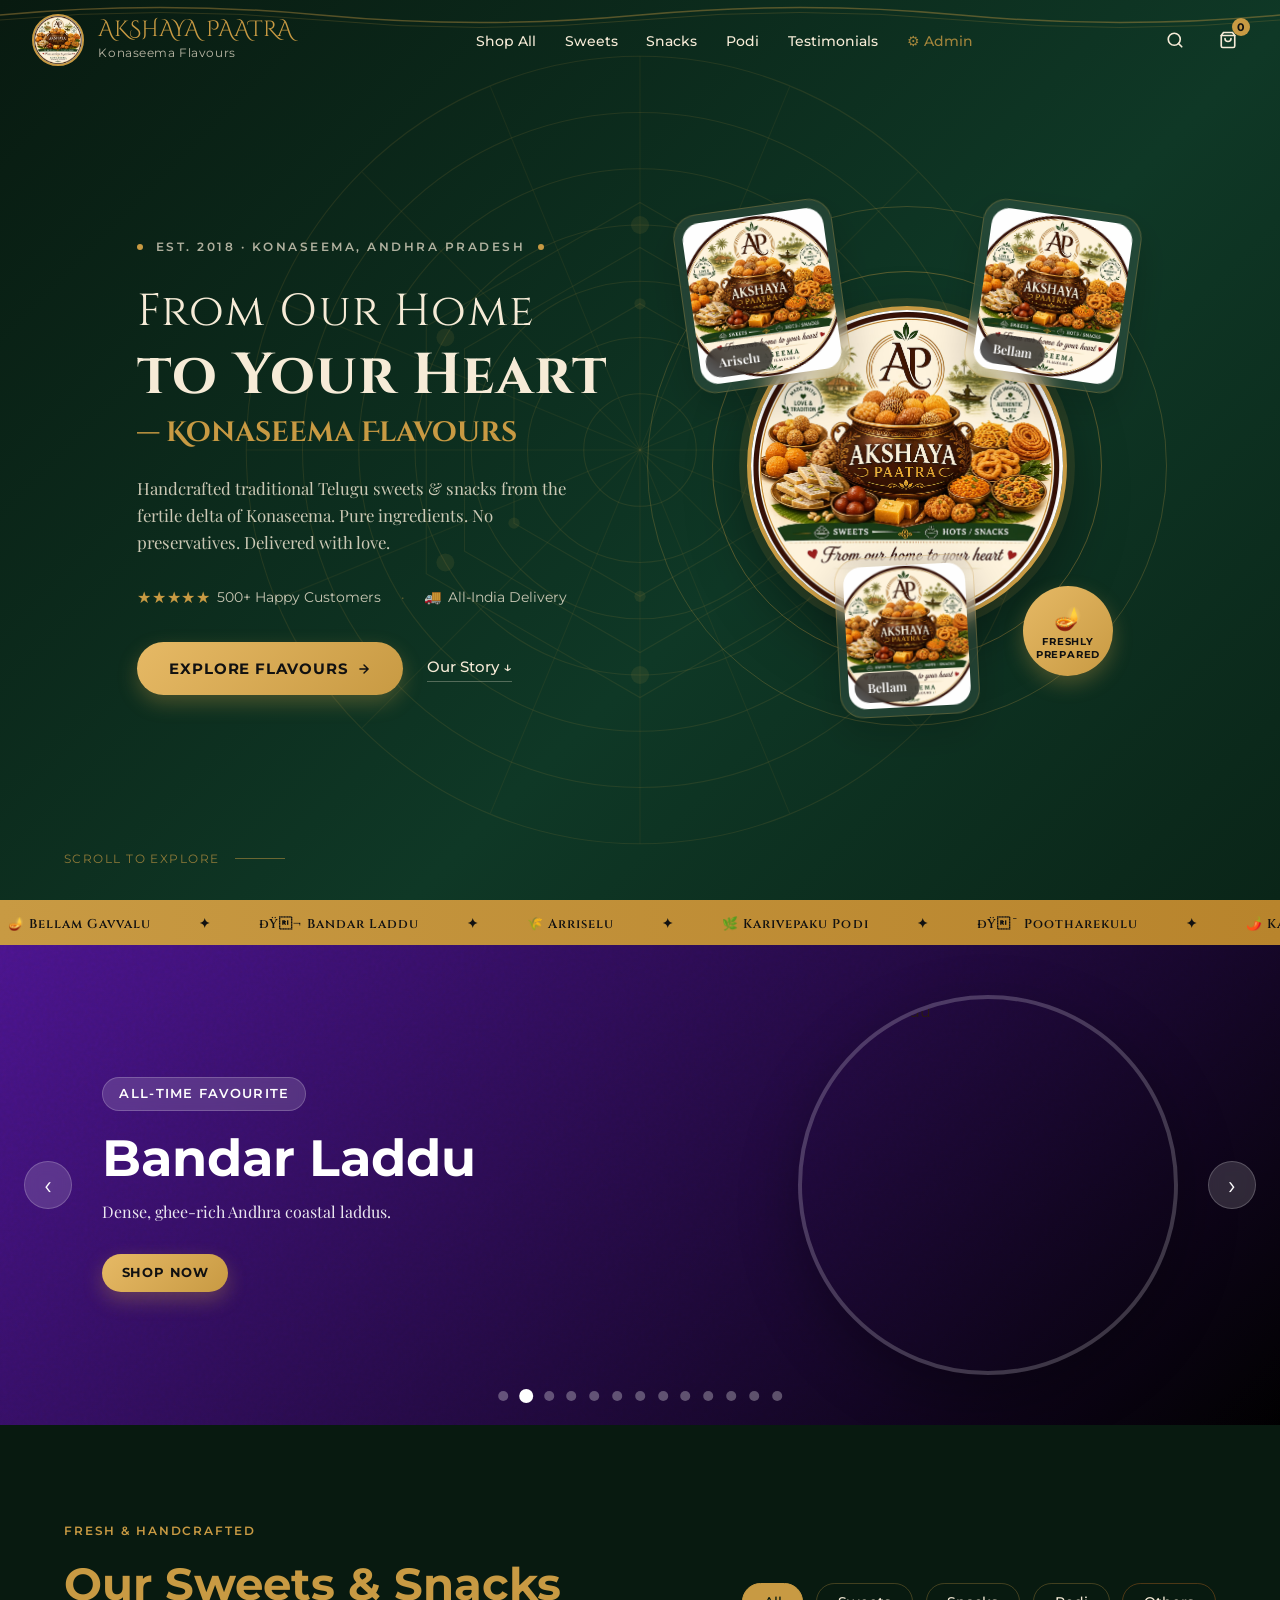
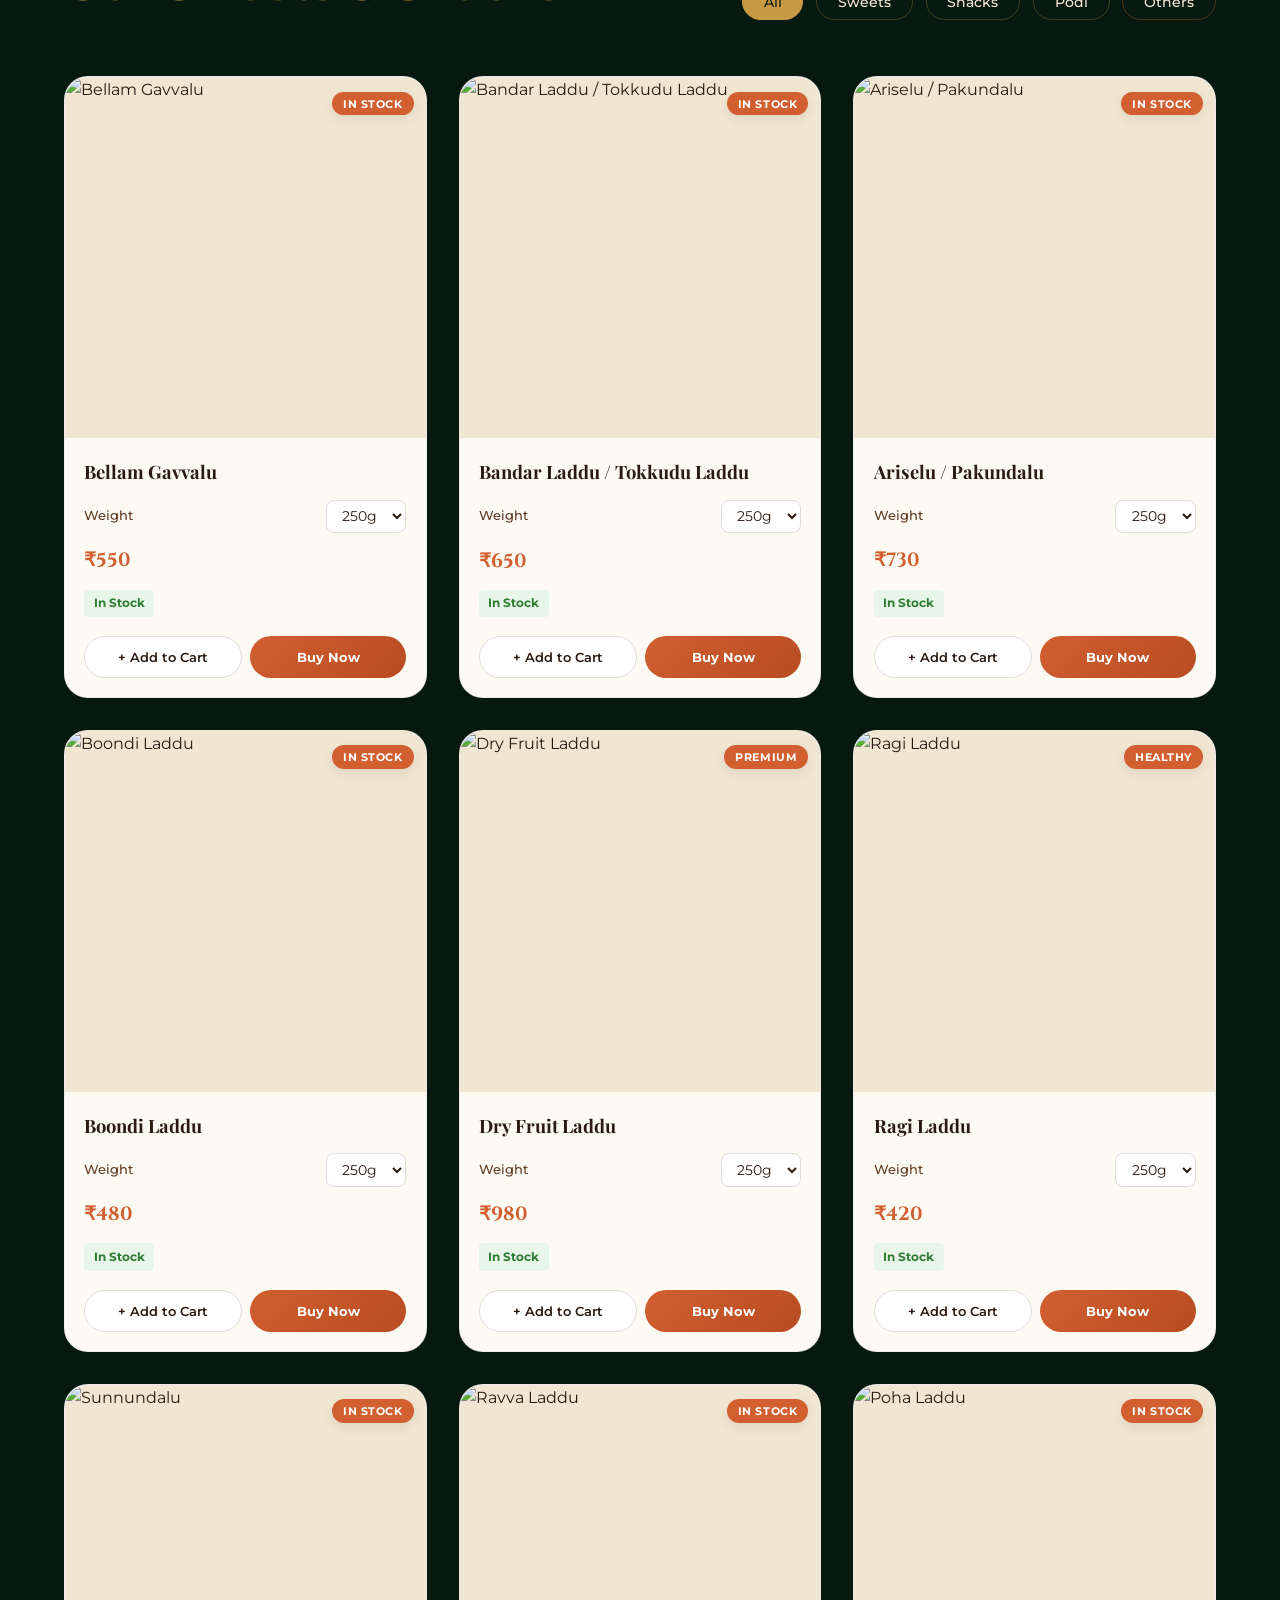
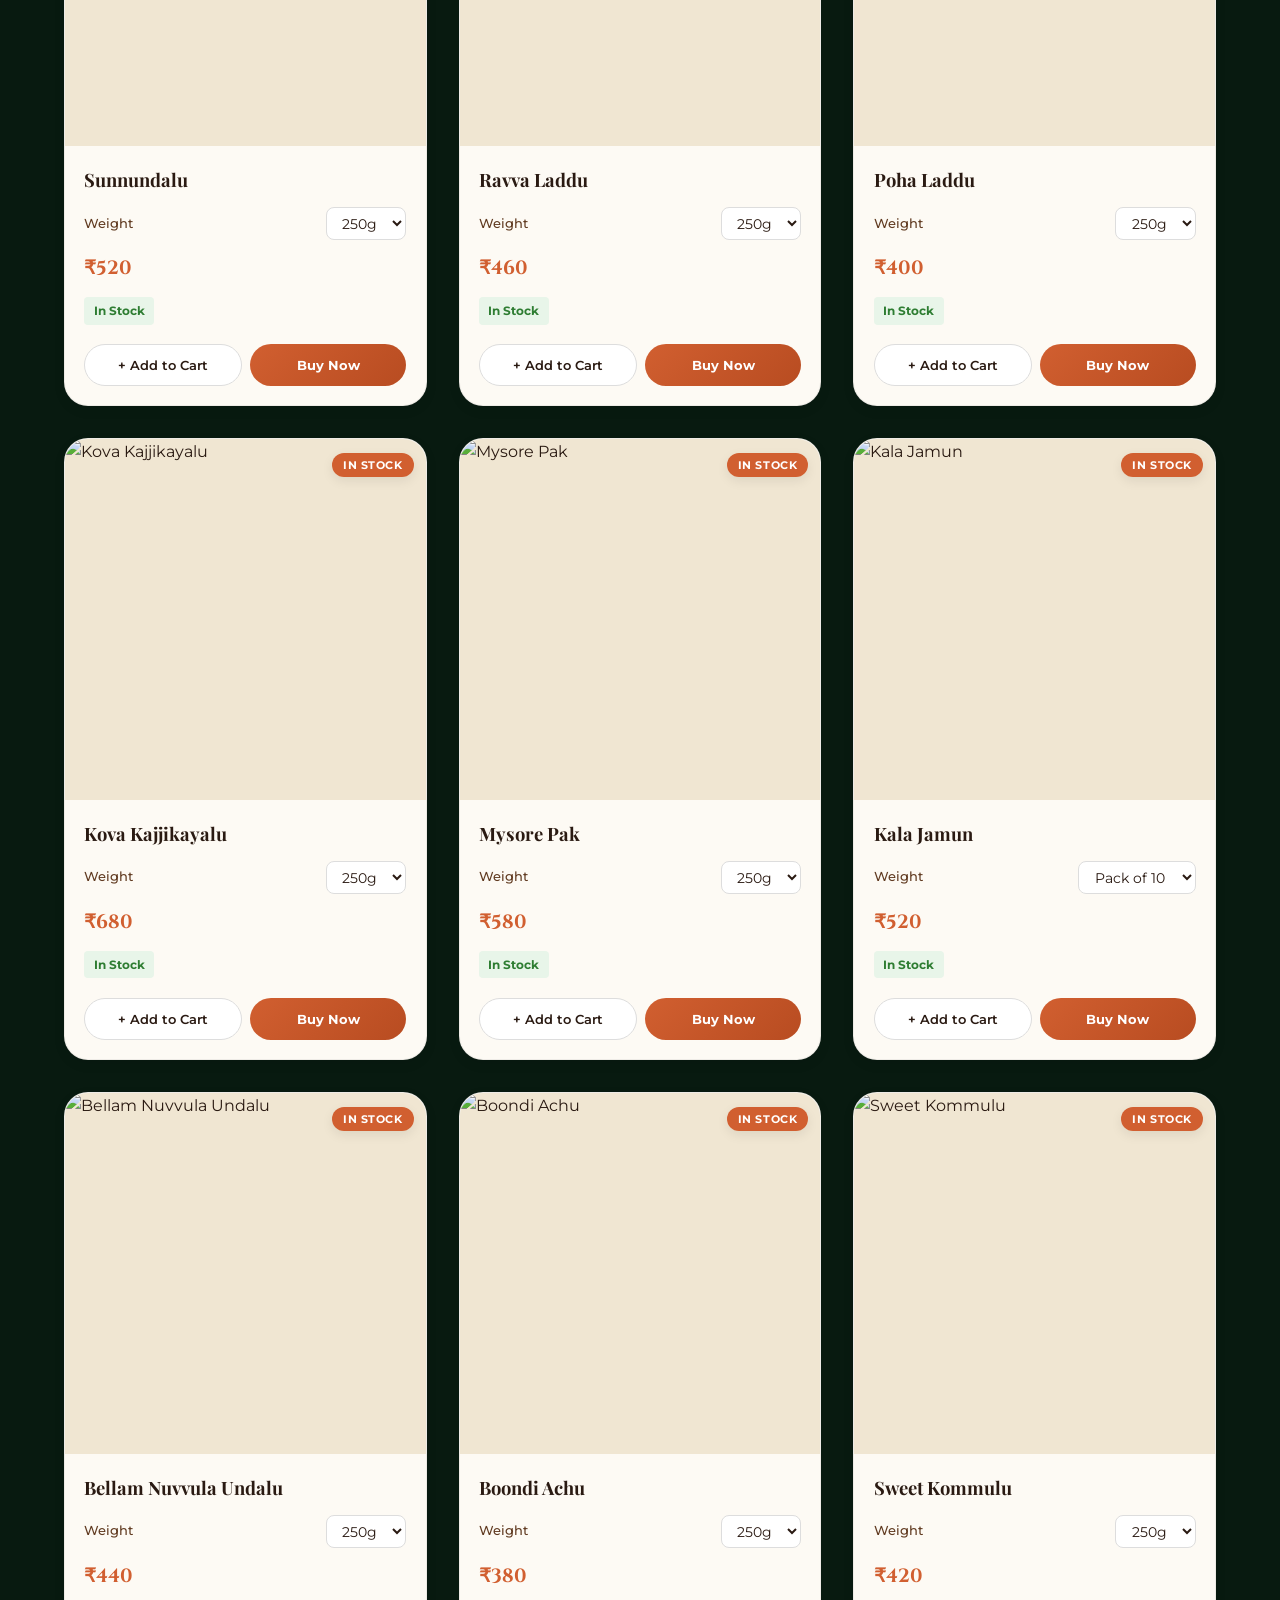
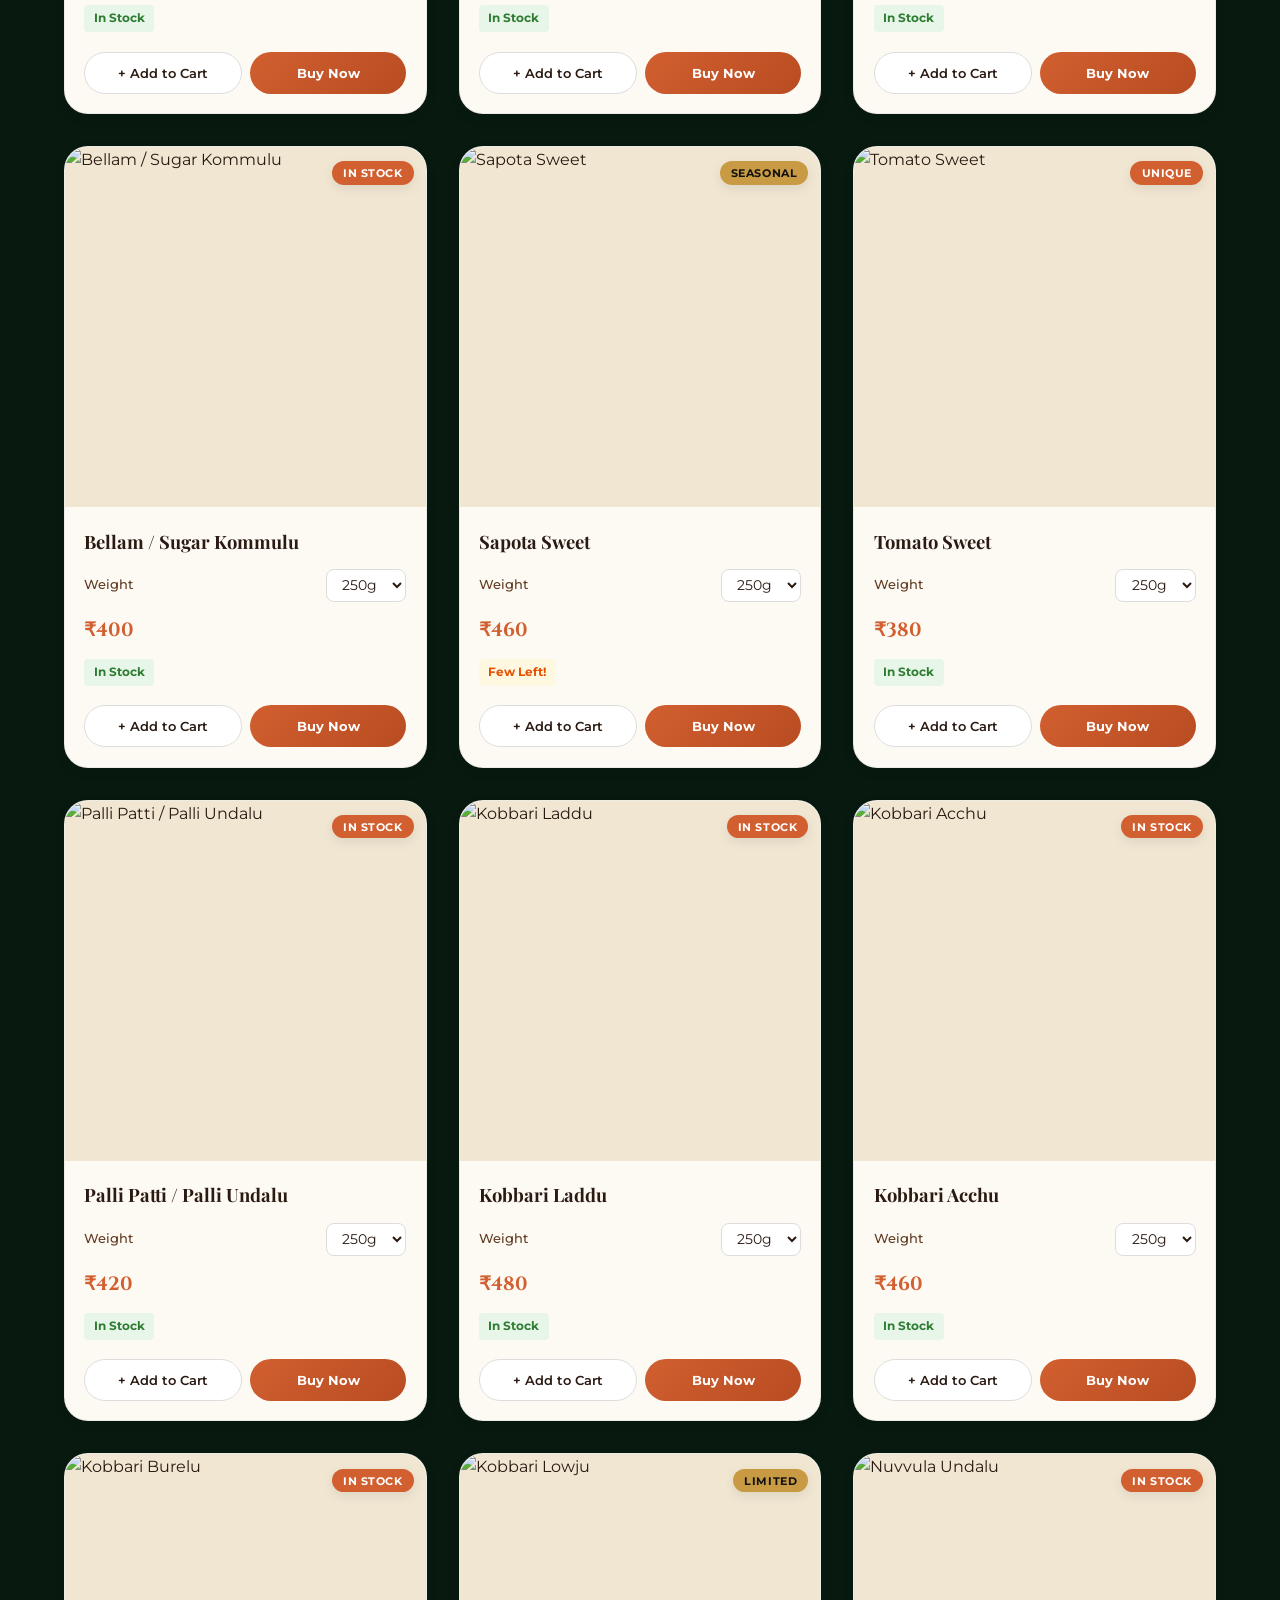
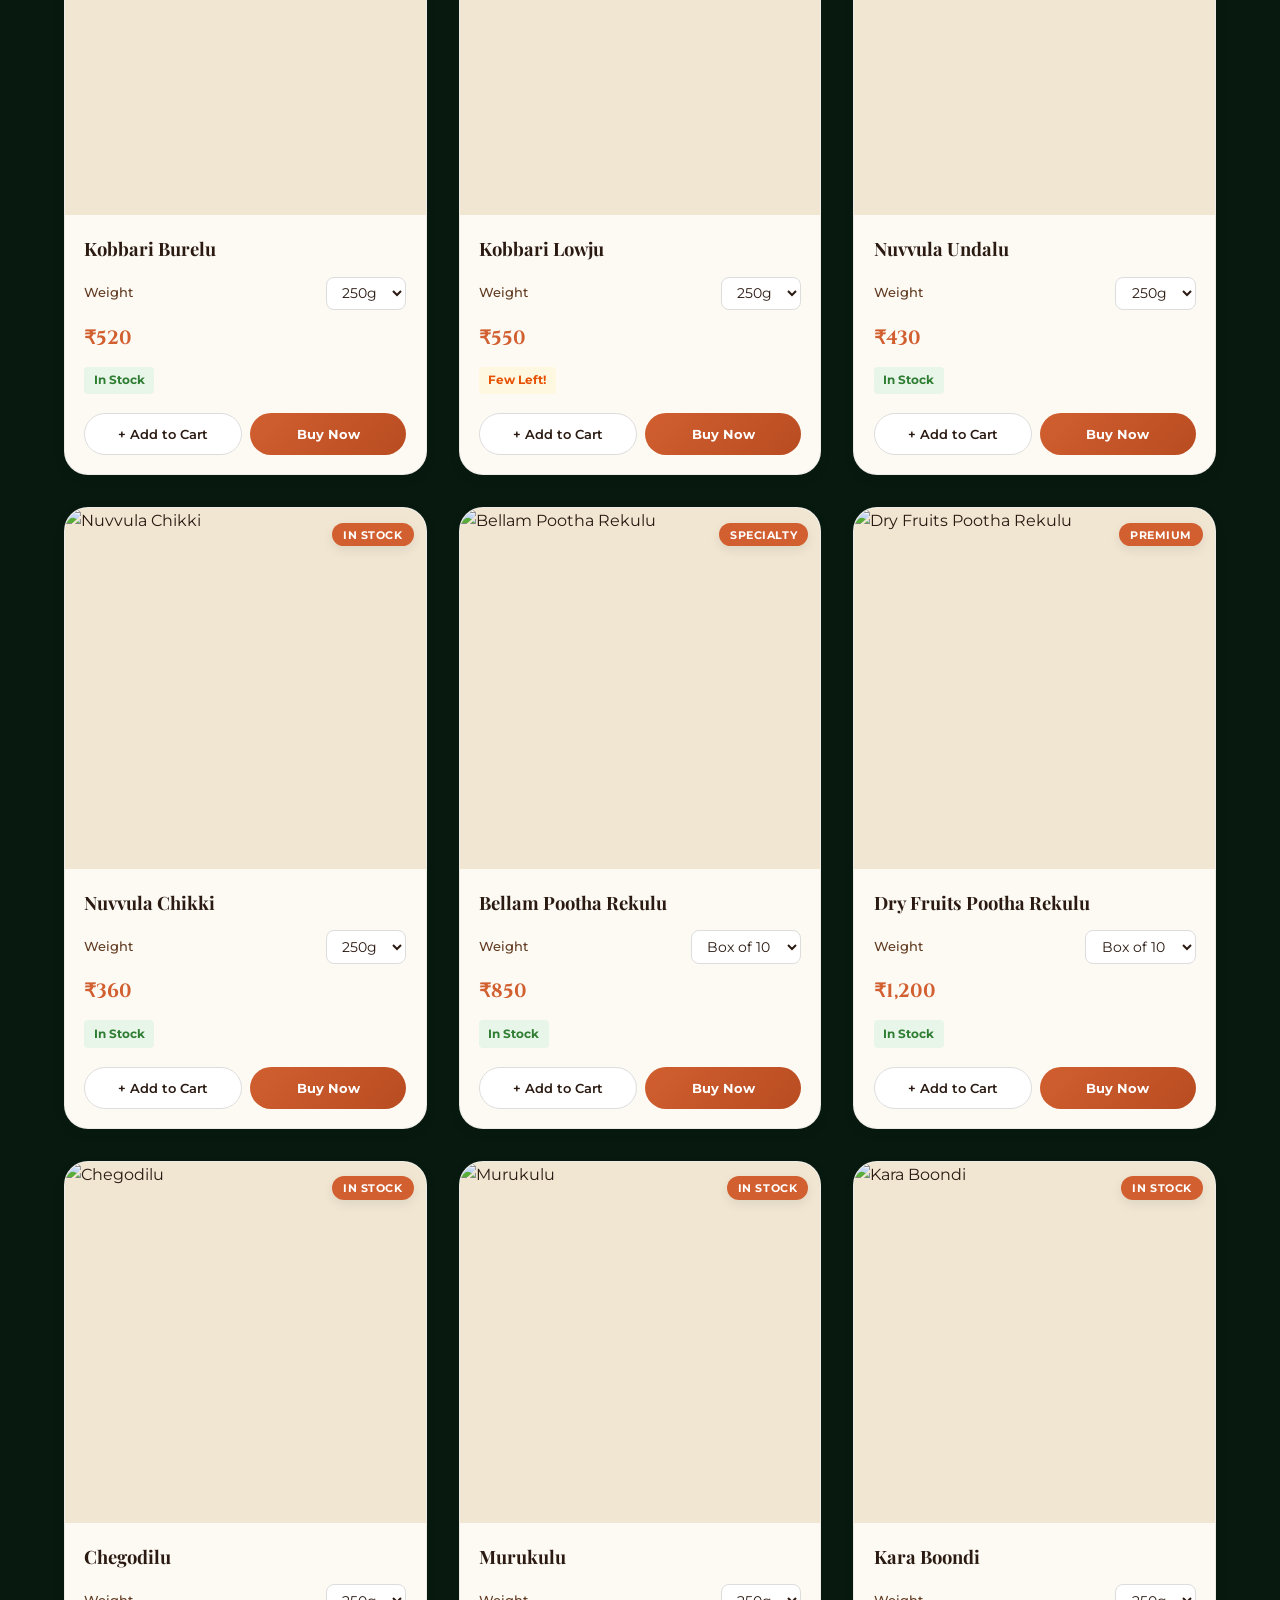
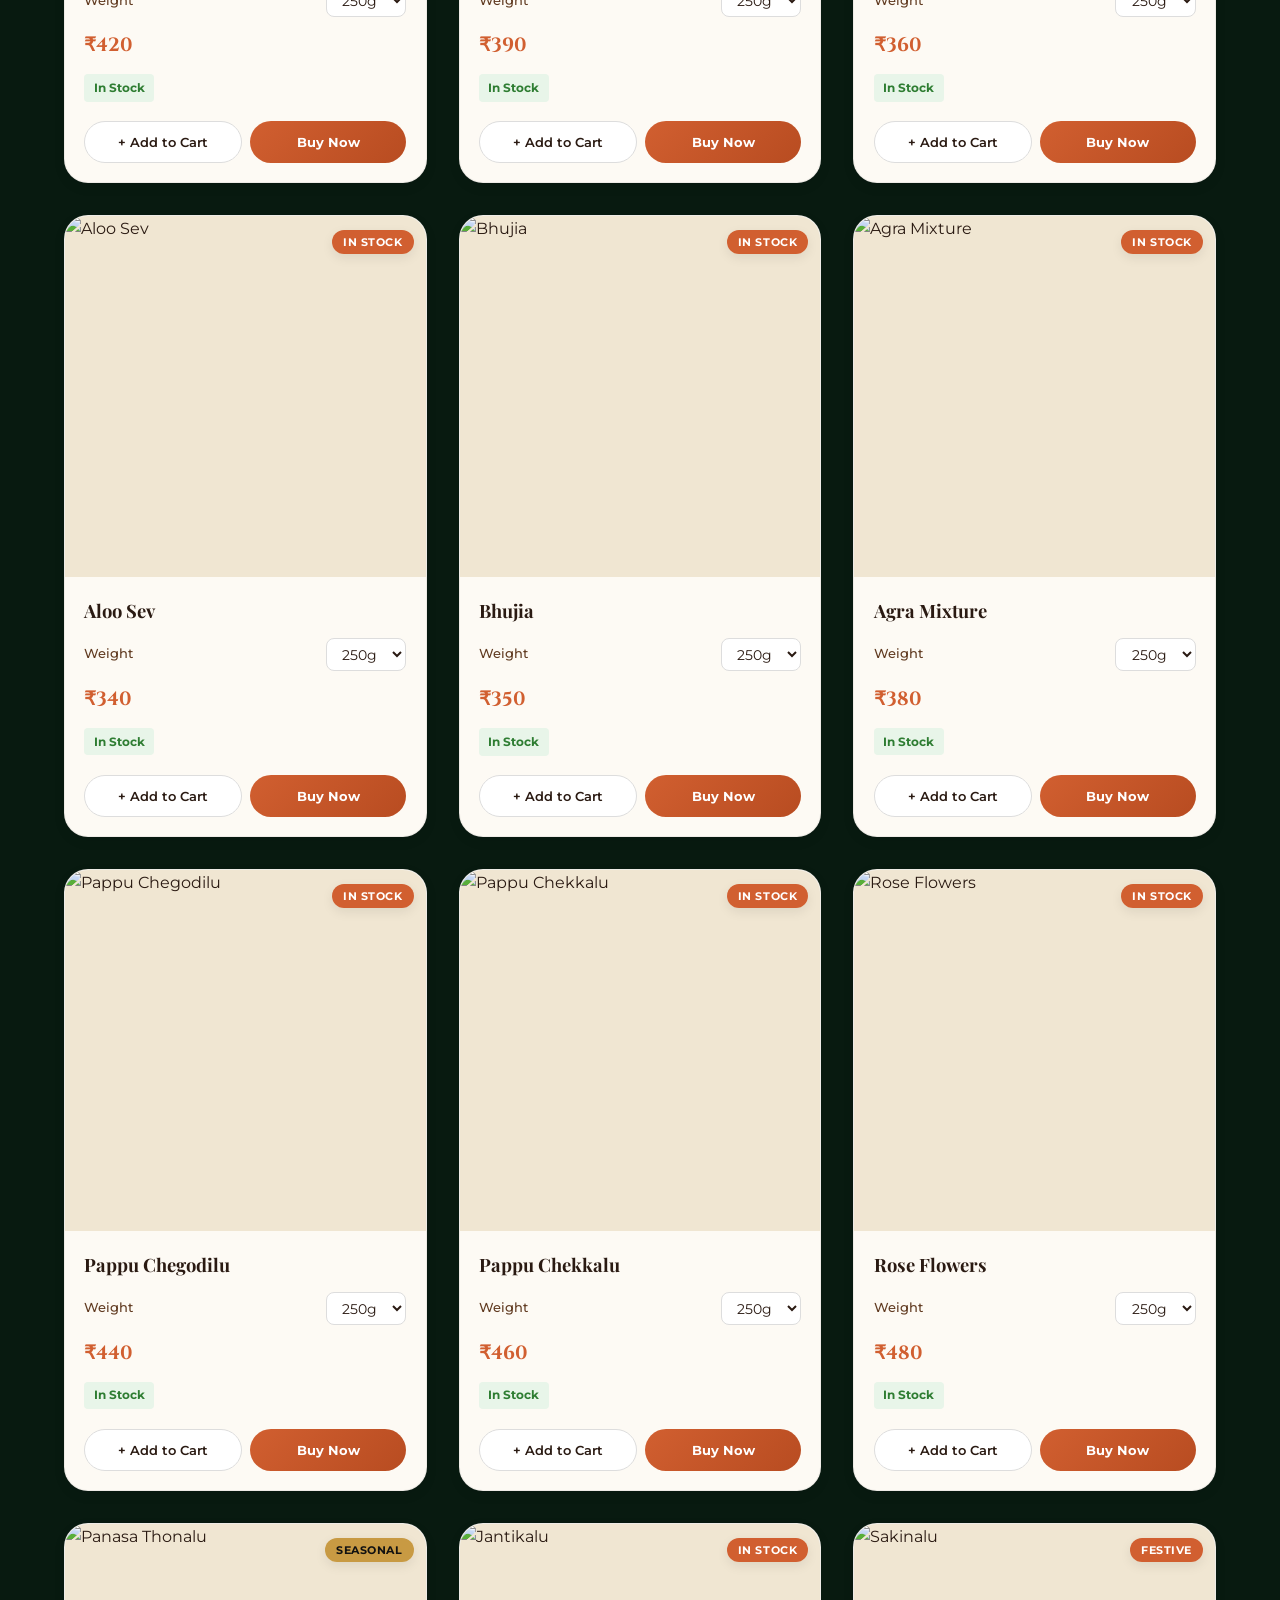
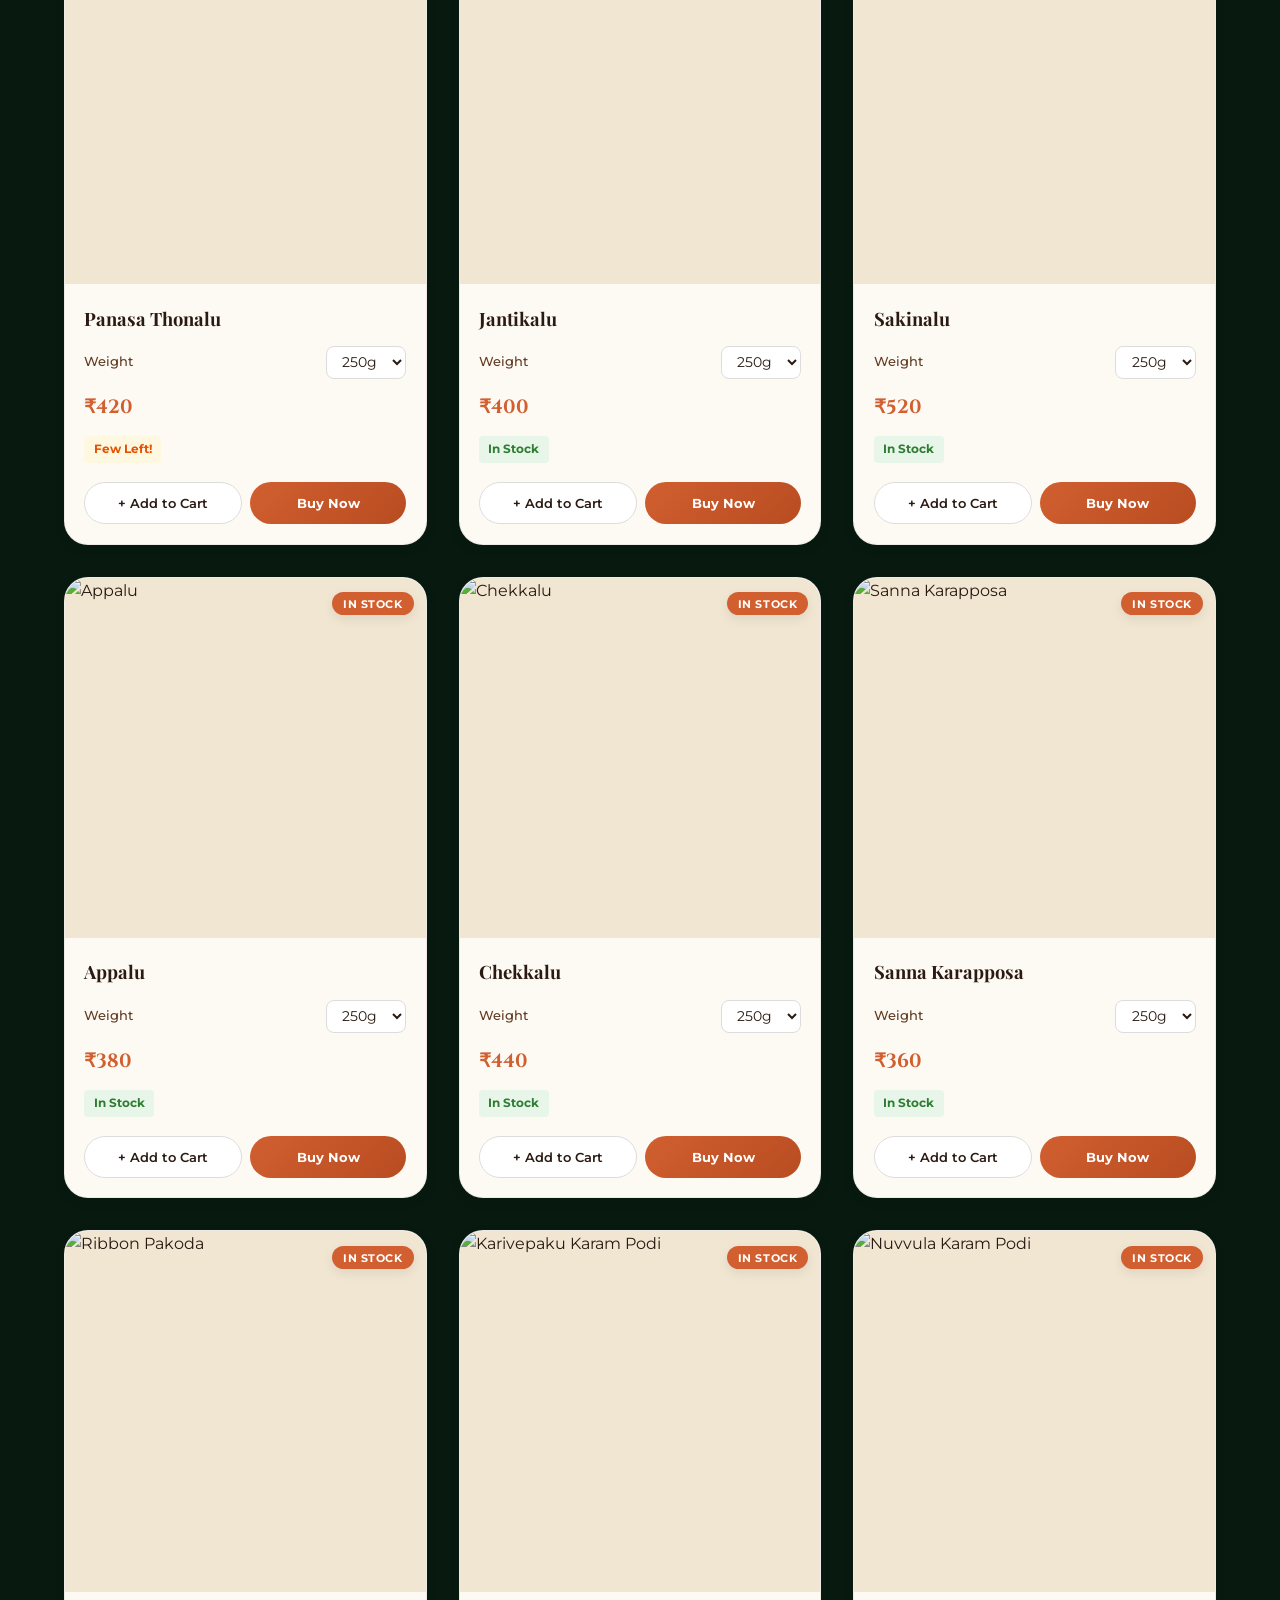
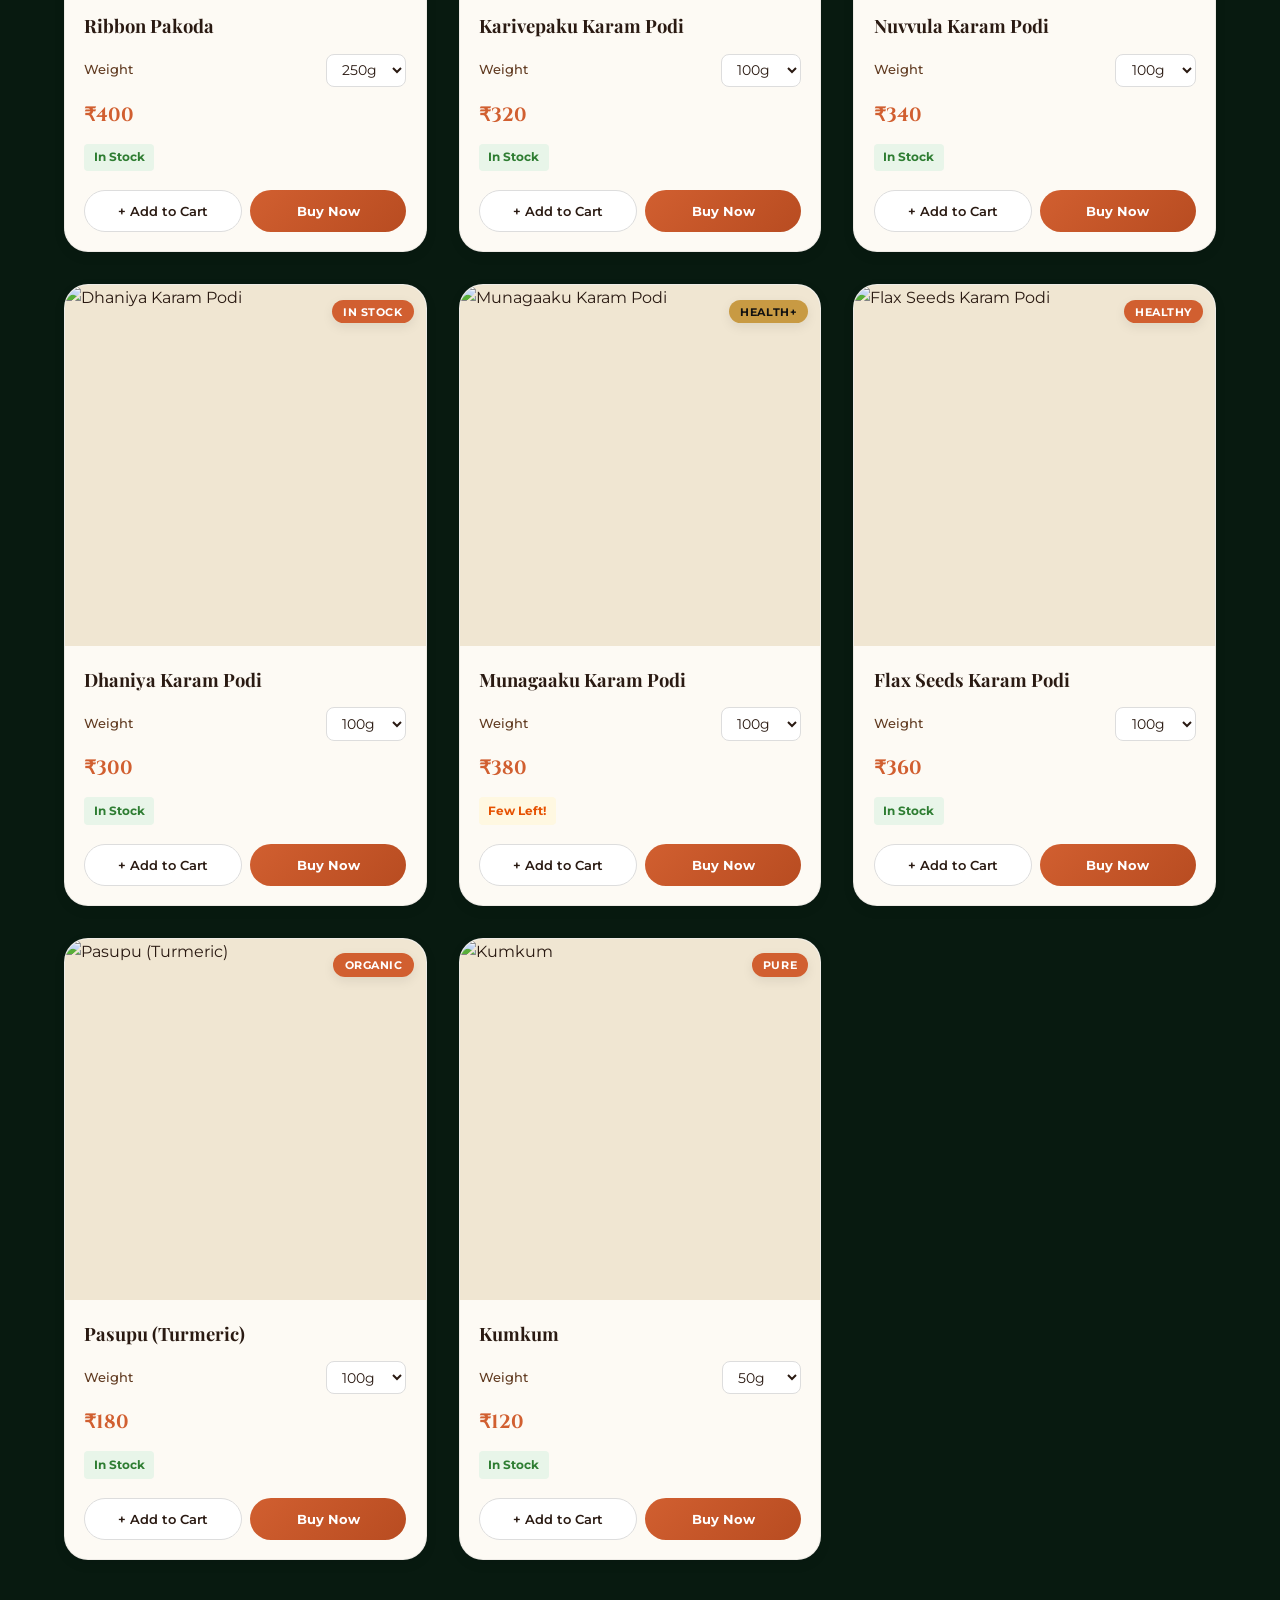
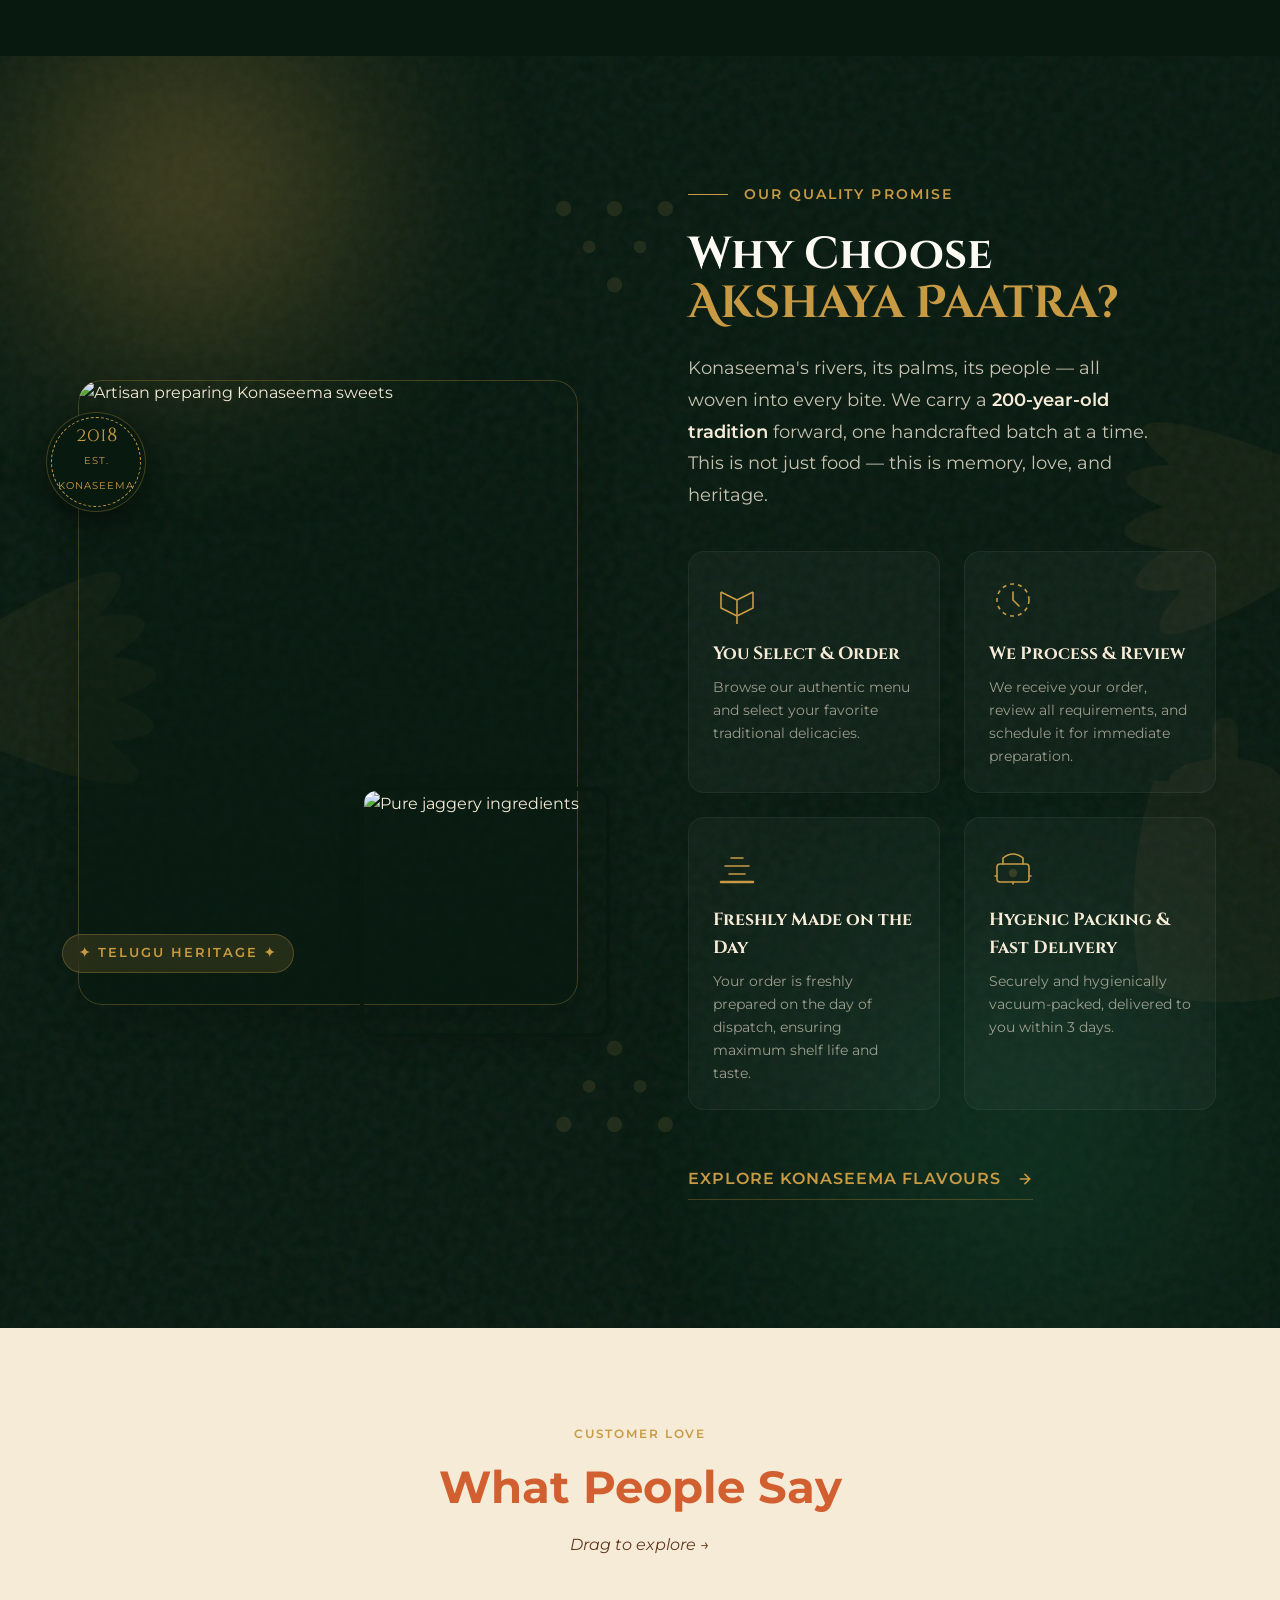
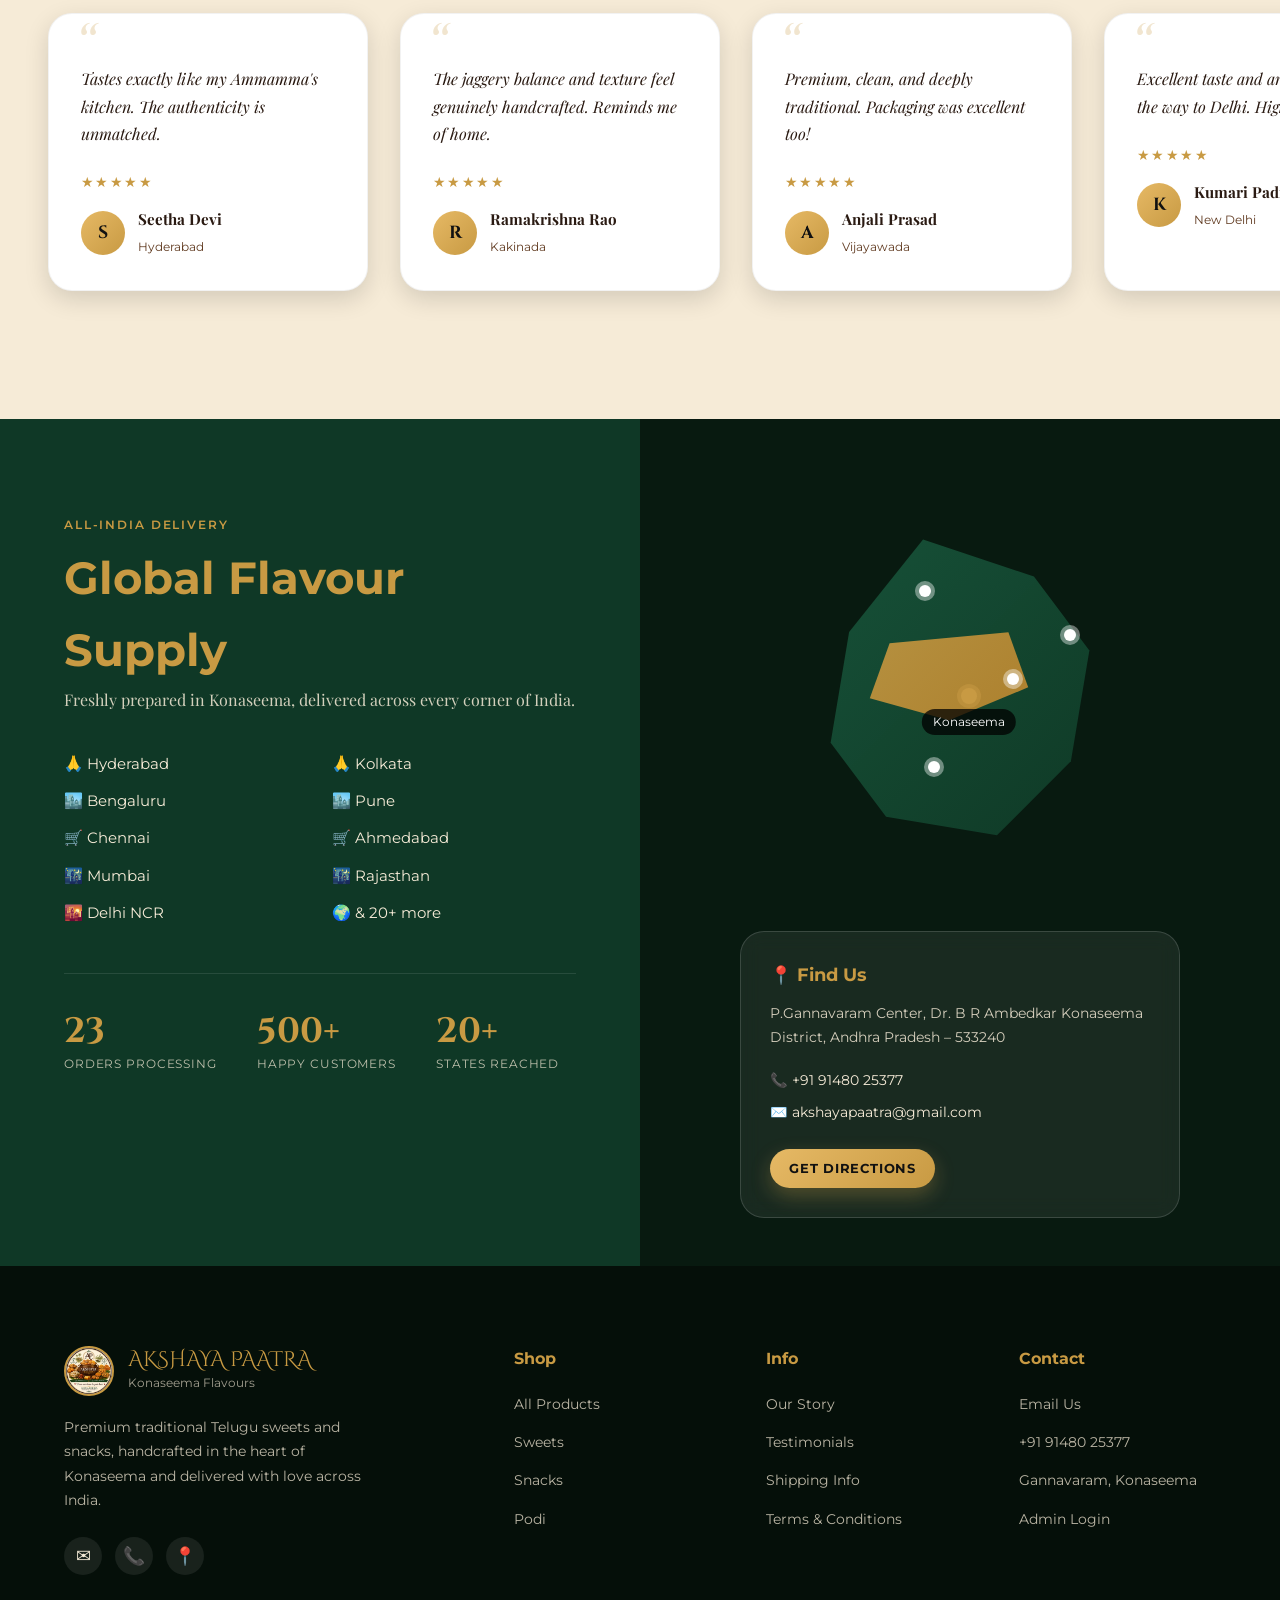
==== commit c56dec96: "Feat: Full Supabase integration - live sync for products across all devices" ====
--- a/index.html
+++ b/index.html
@@ -15,6 +15,12 @@
   <script src="https://cdnjs.cloudflare.com/ajax/libs/gsap/3.12.5/gsap.min.js"></script>
   <script src="https://cdnjs.cloudflare.com/ajax/libs/gsap/3.12.5/ScrollTrigger.min.js"></script>
   <script src="https://cdn.jsdelivr.net/npm/@supabase/supabase-js@2"></script>
+  <script>
+    // Initialize Supabase client (global, available to script.js)
+    const SUPABASE_URL = 'https://vccdxhwkfcpvwelsdudv.supabase.co';
+    const SUPABASE_KEY = 'sb_publishable_KEPszt2T2ZumYI-WQ7EZeA_MC8wio5O';
+    const db = (typeof supabase !== 'undefined') ? supabase.createClient(SUPABASE_URL, SUPABASE_KEY) : null;
+  </script>
   <link rel="stylesheet" href="styles.css" />
 </head>
 
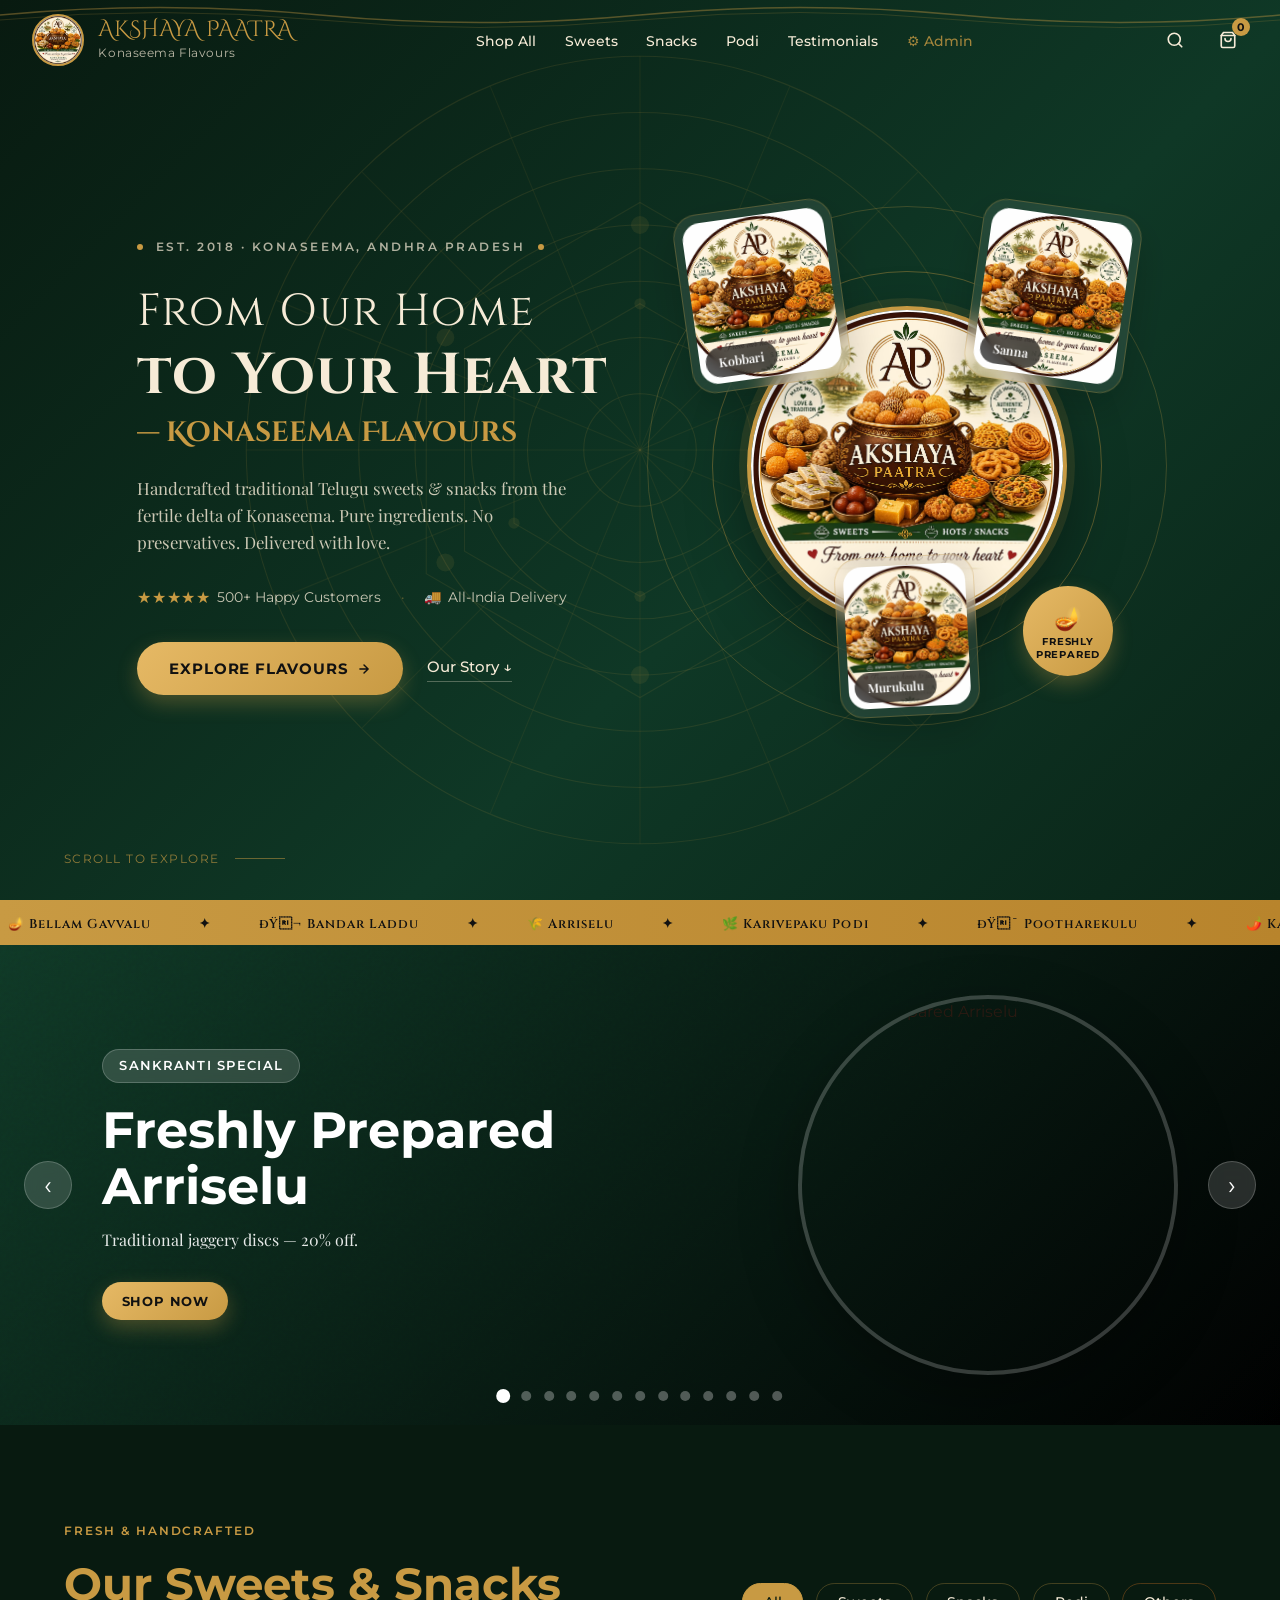
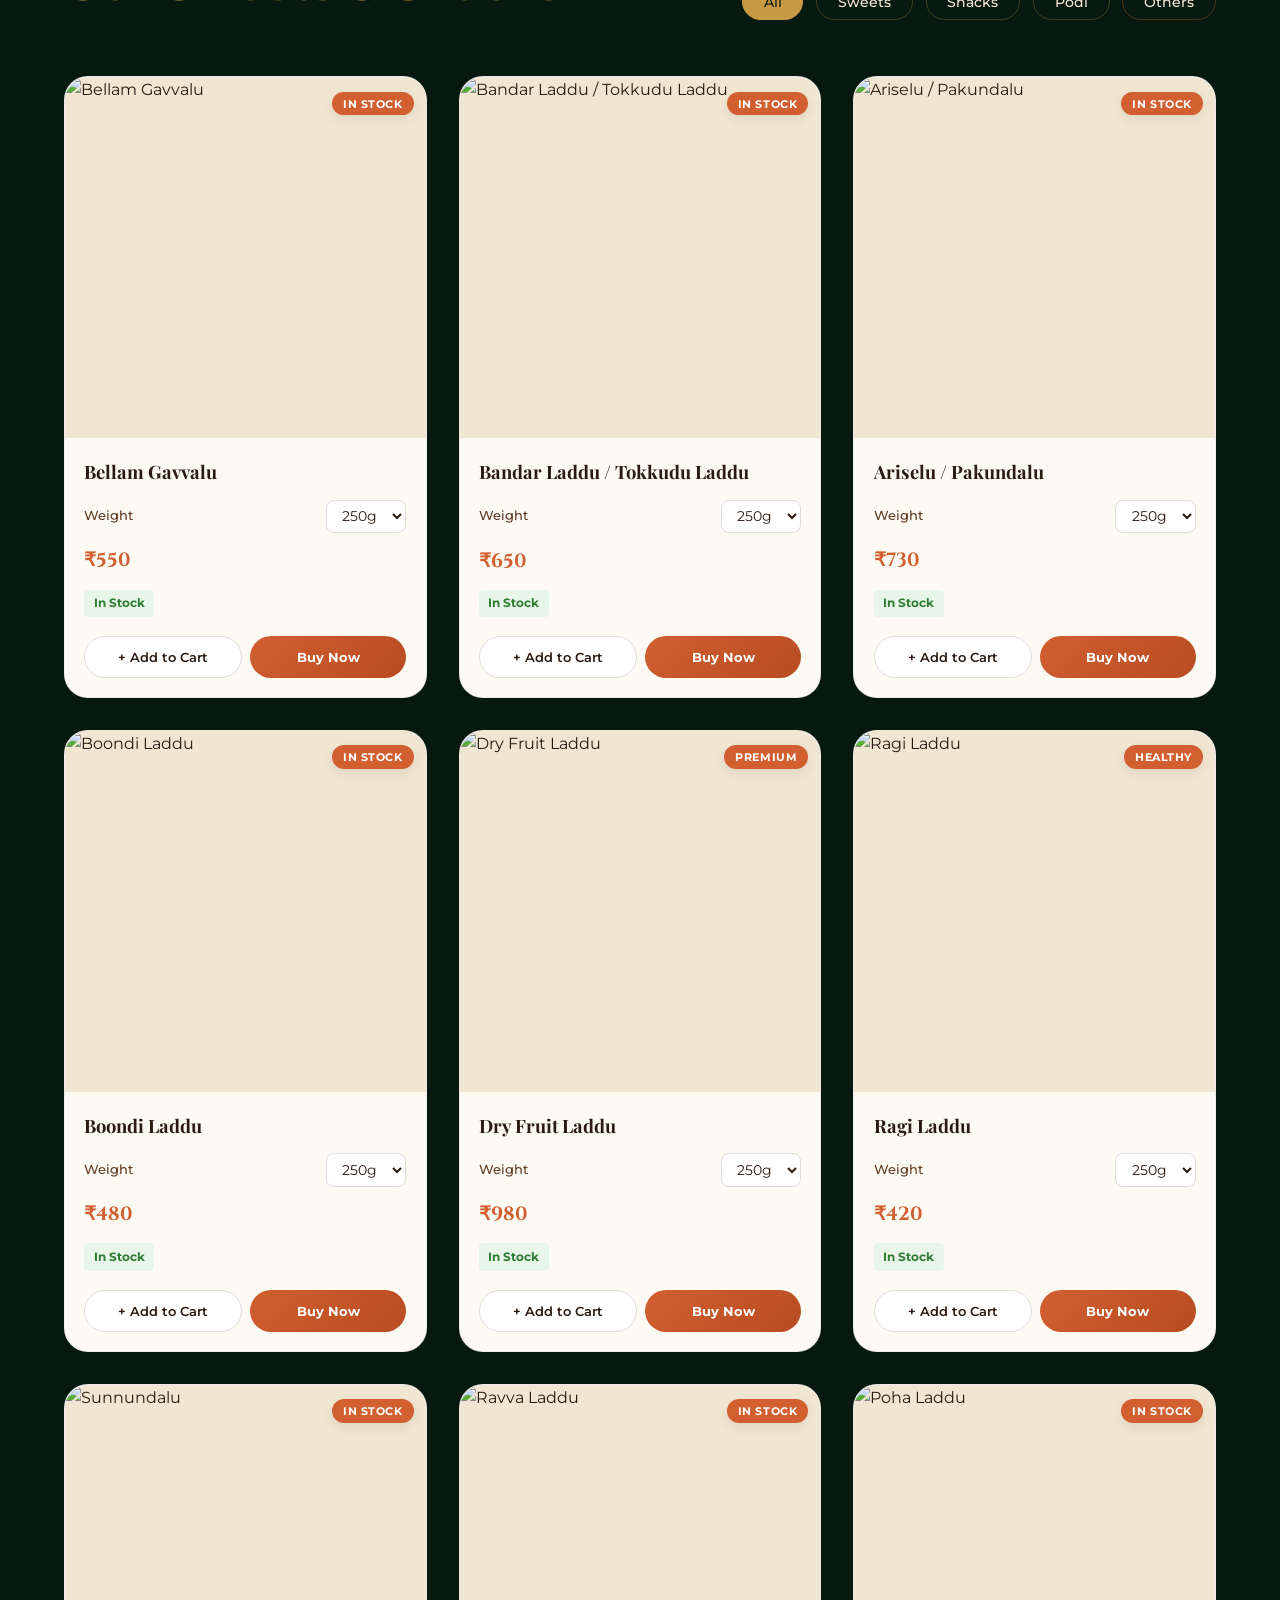
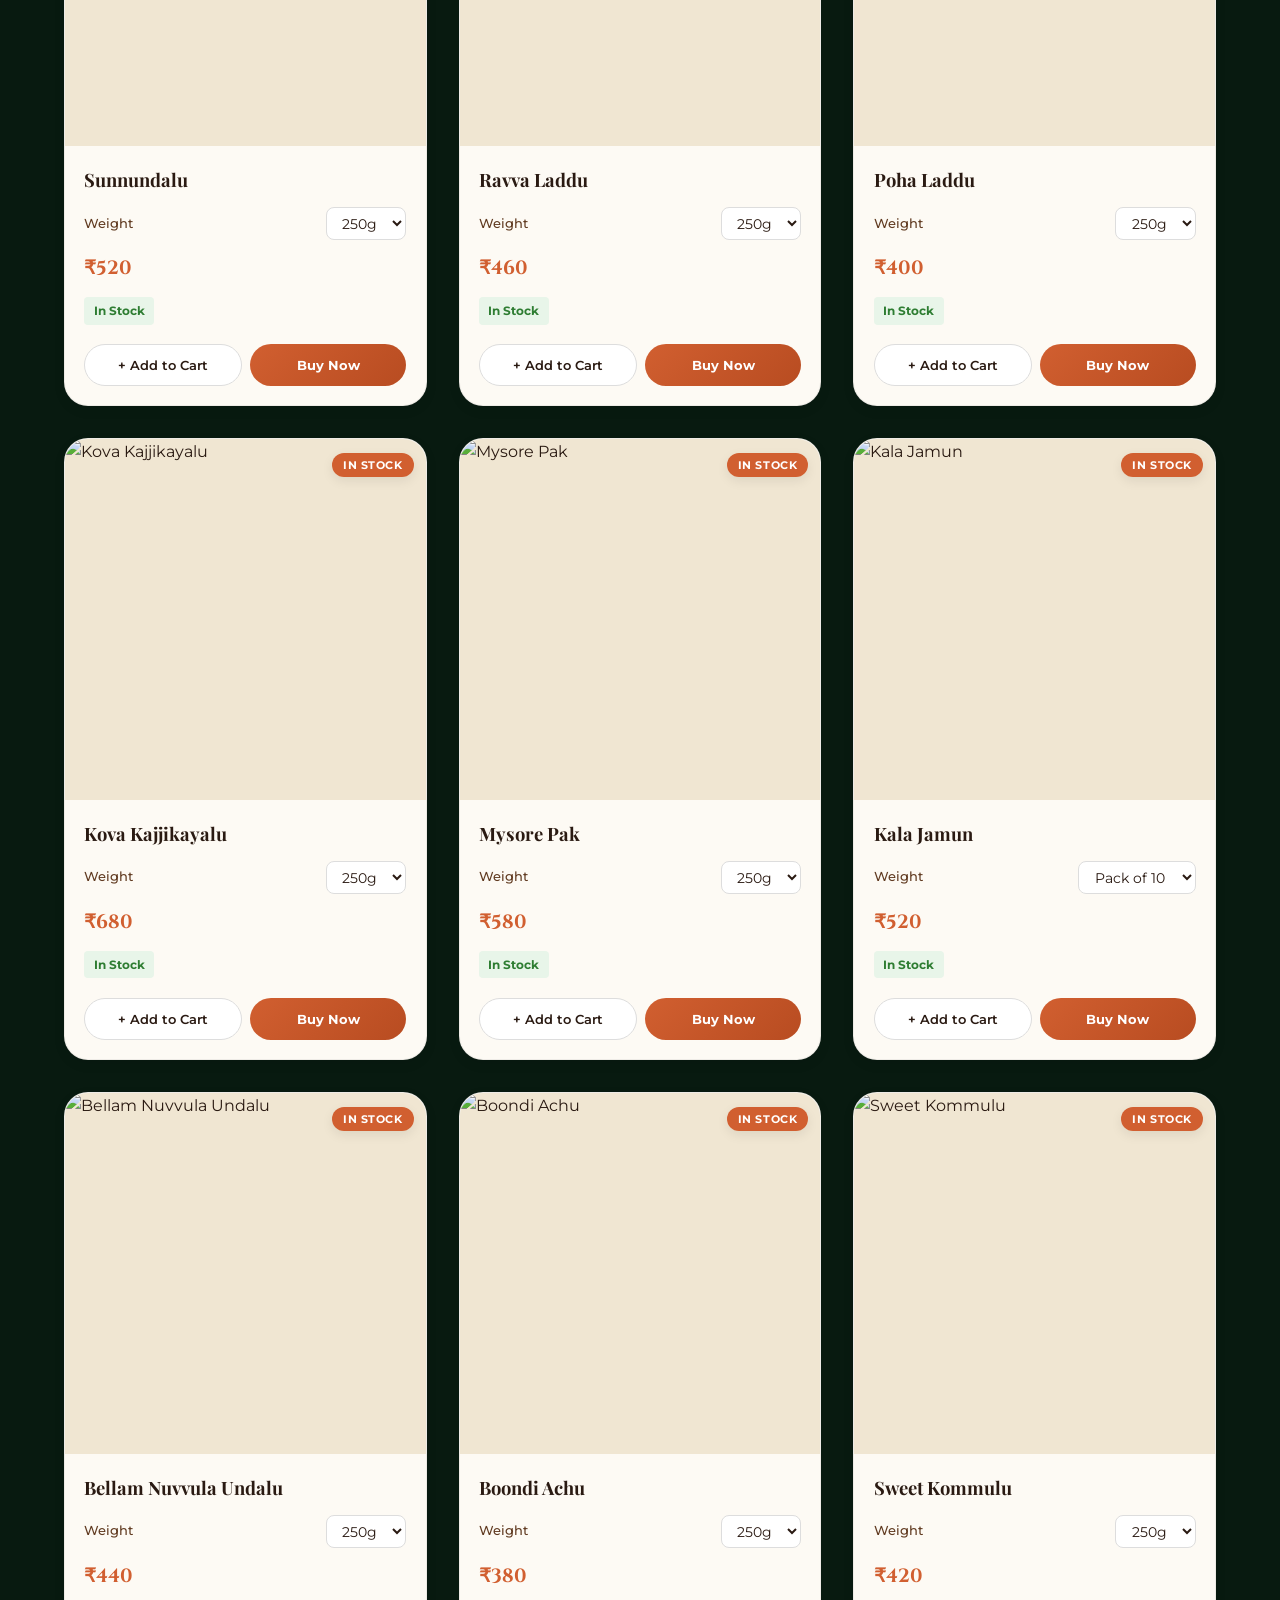
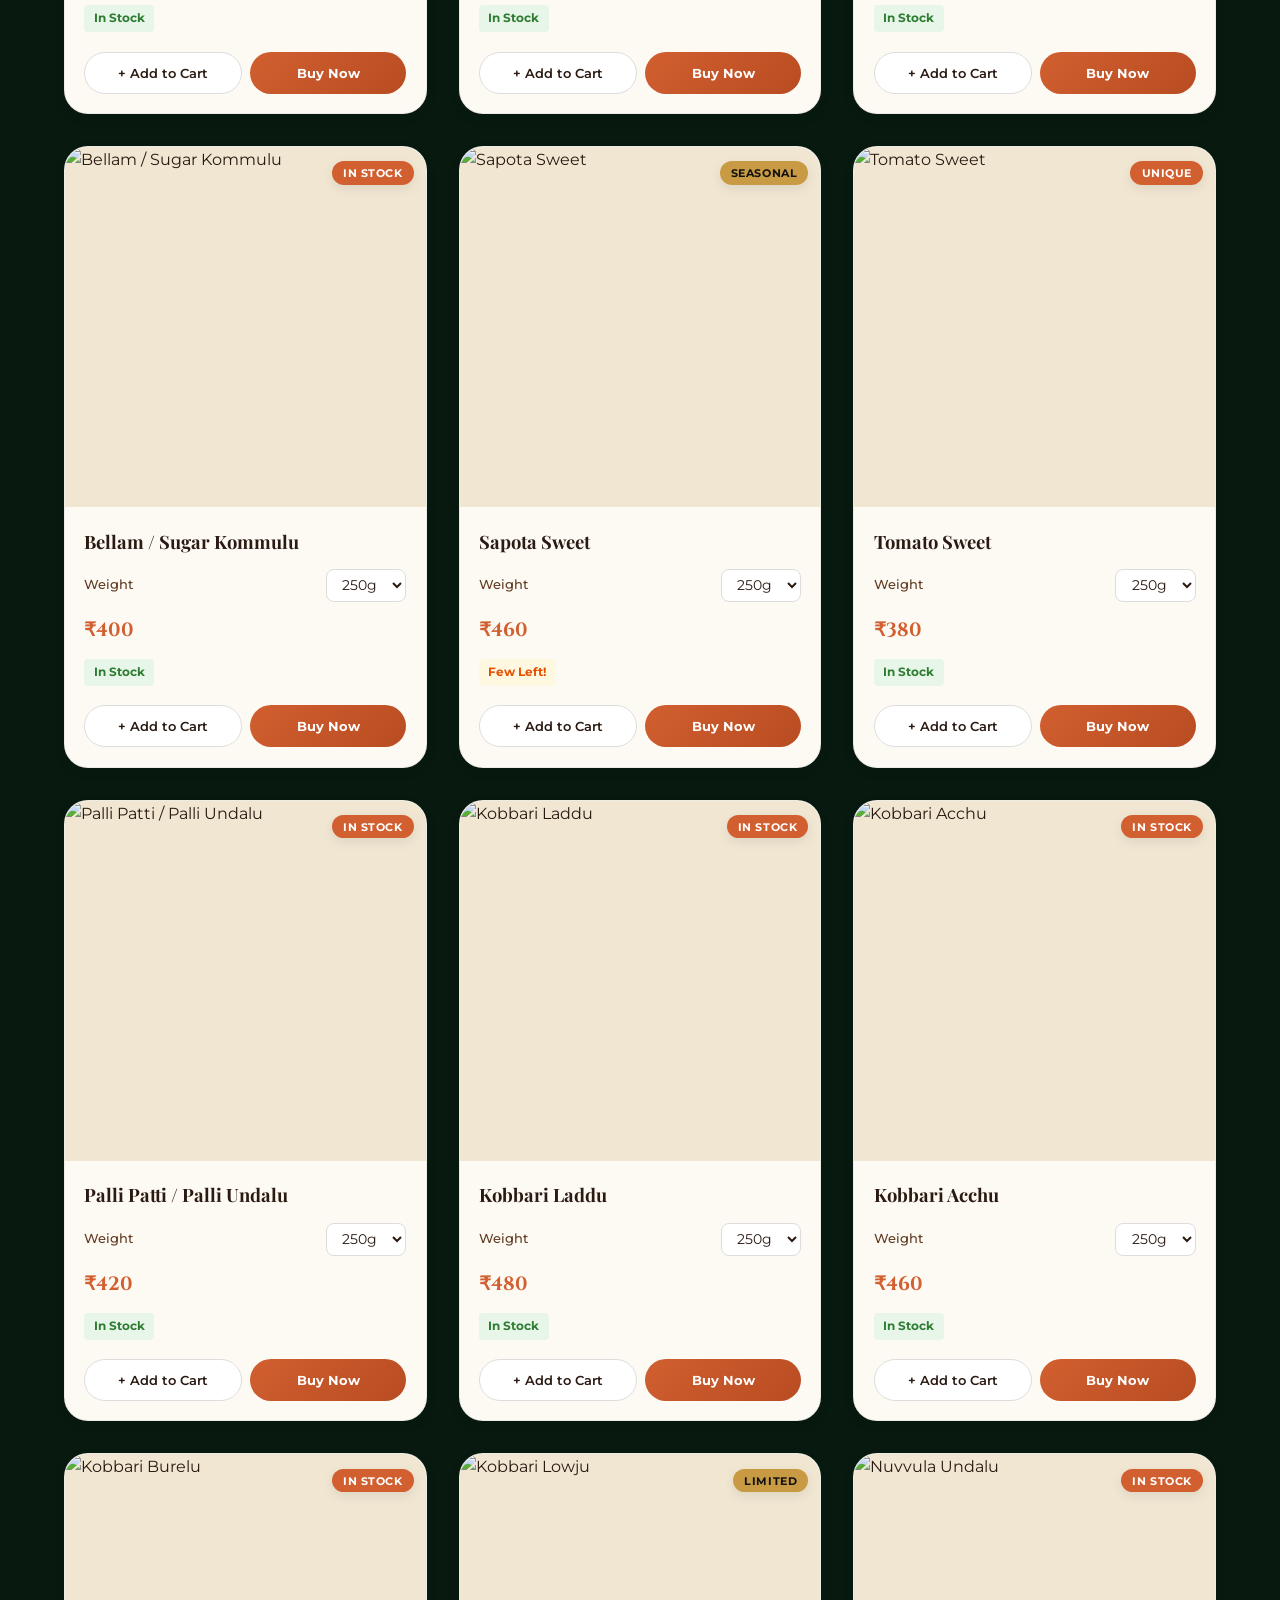
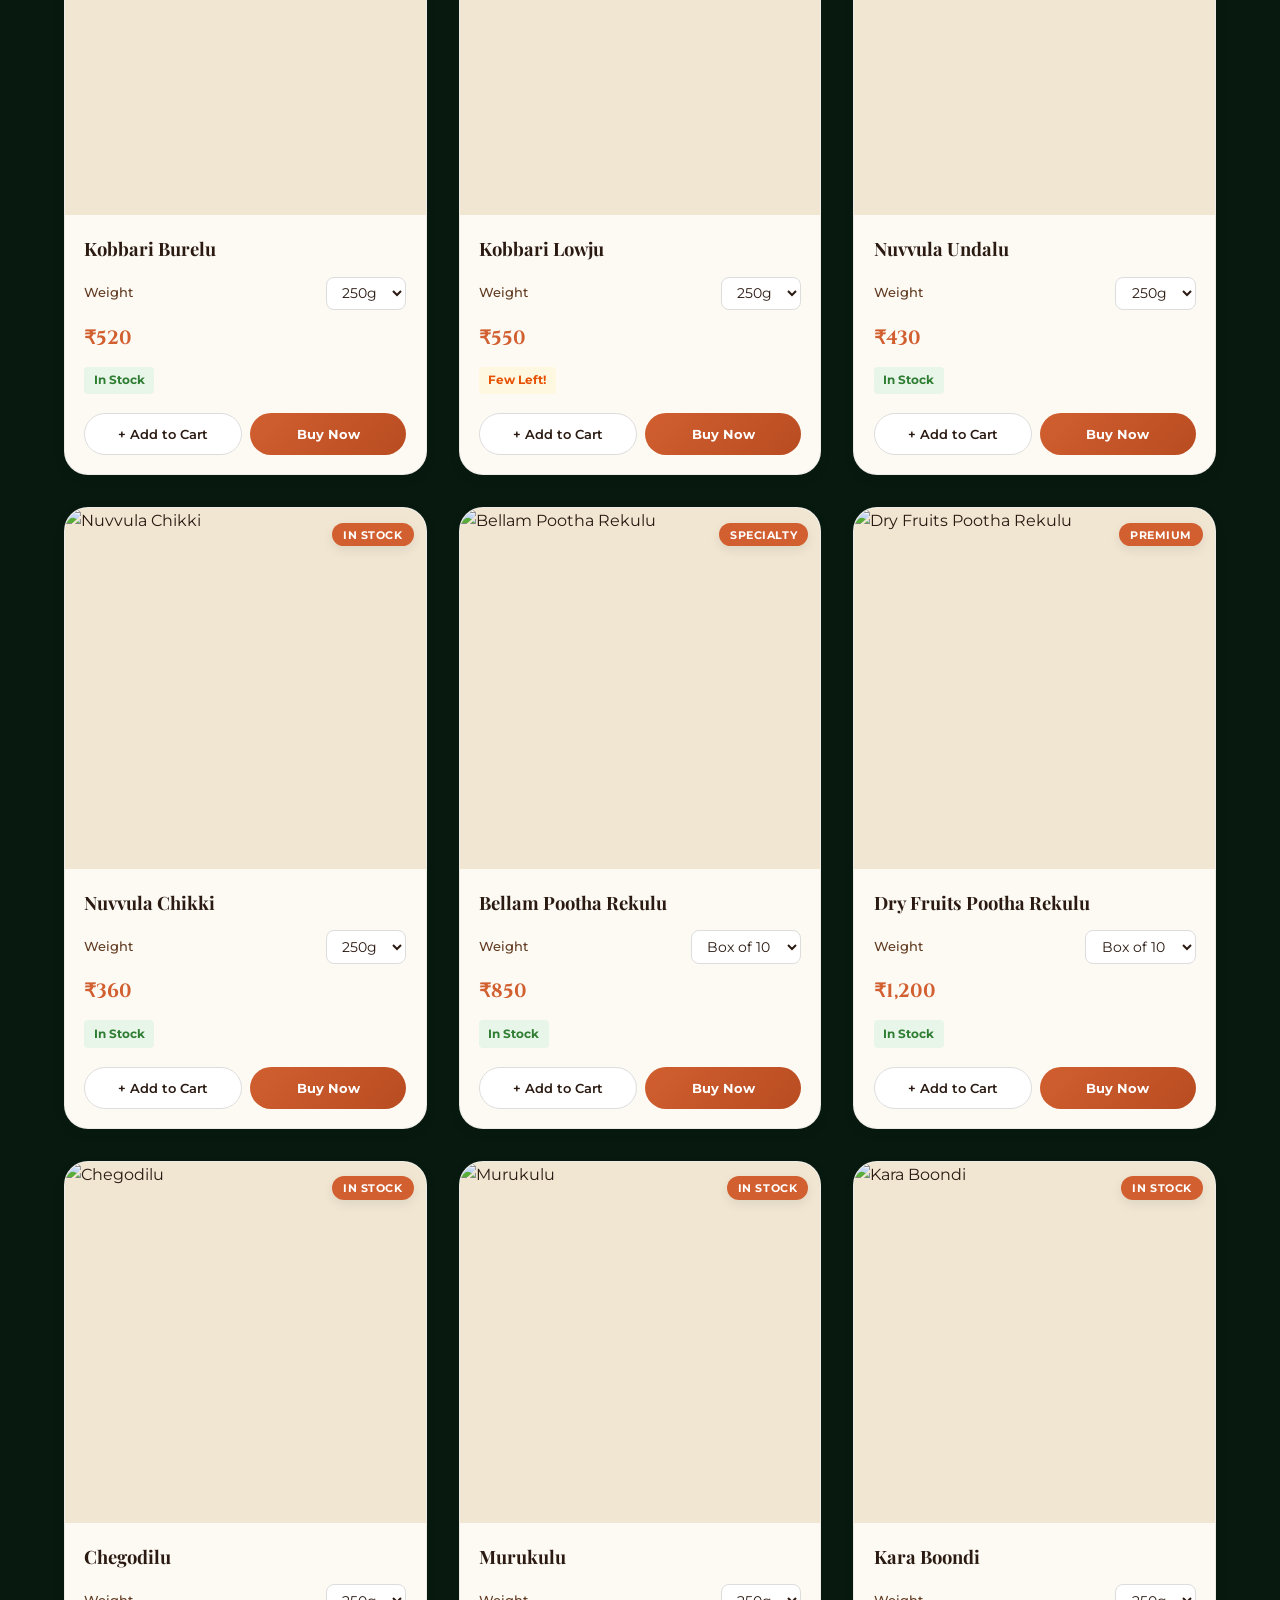
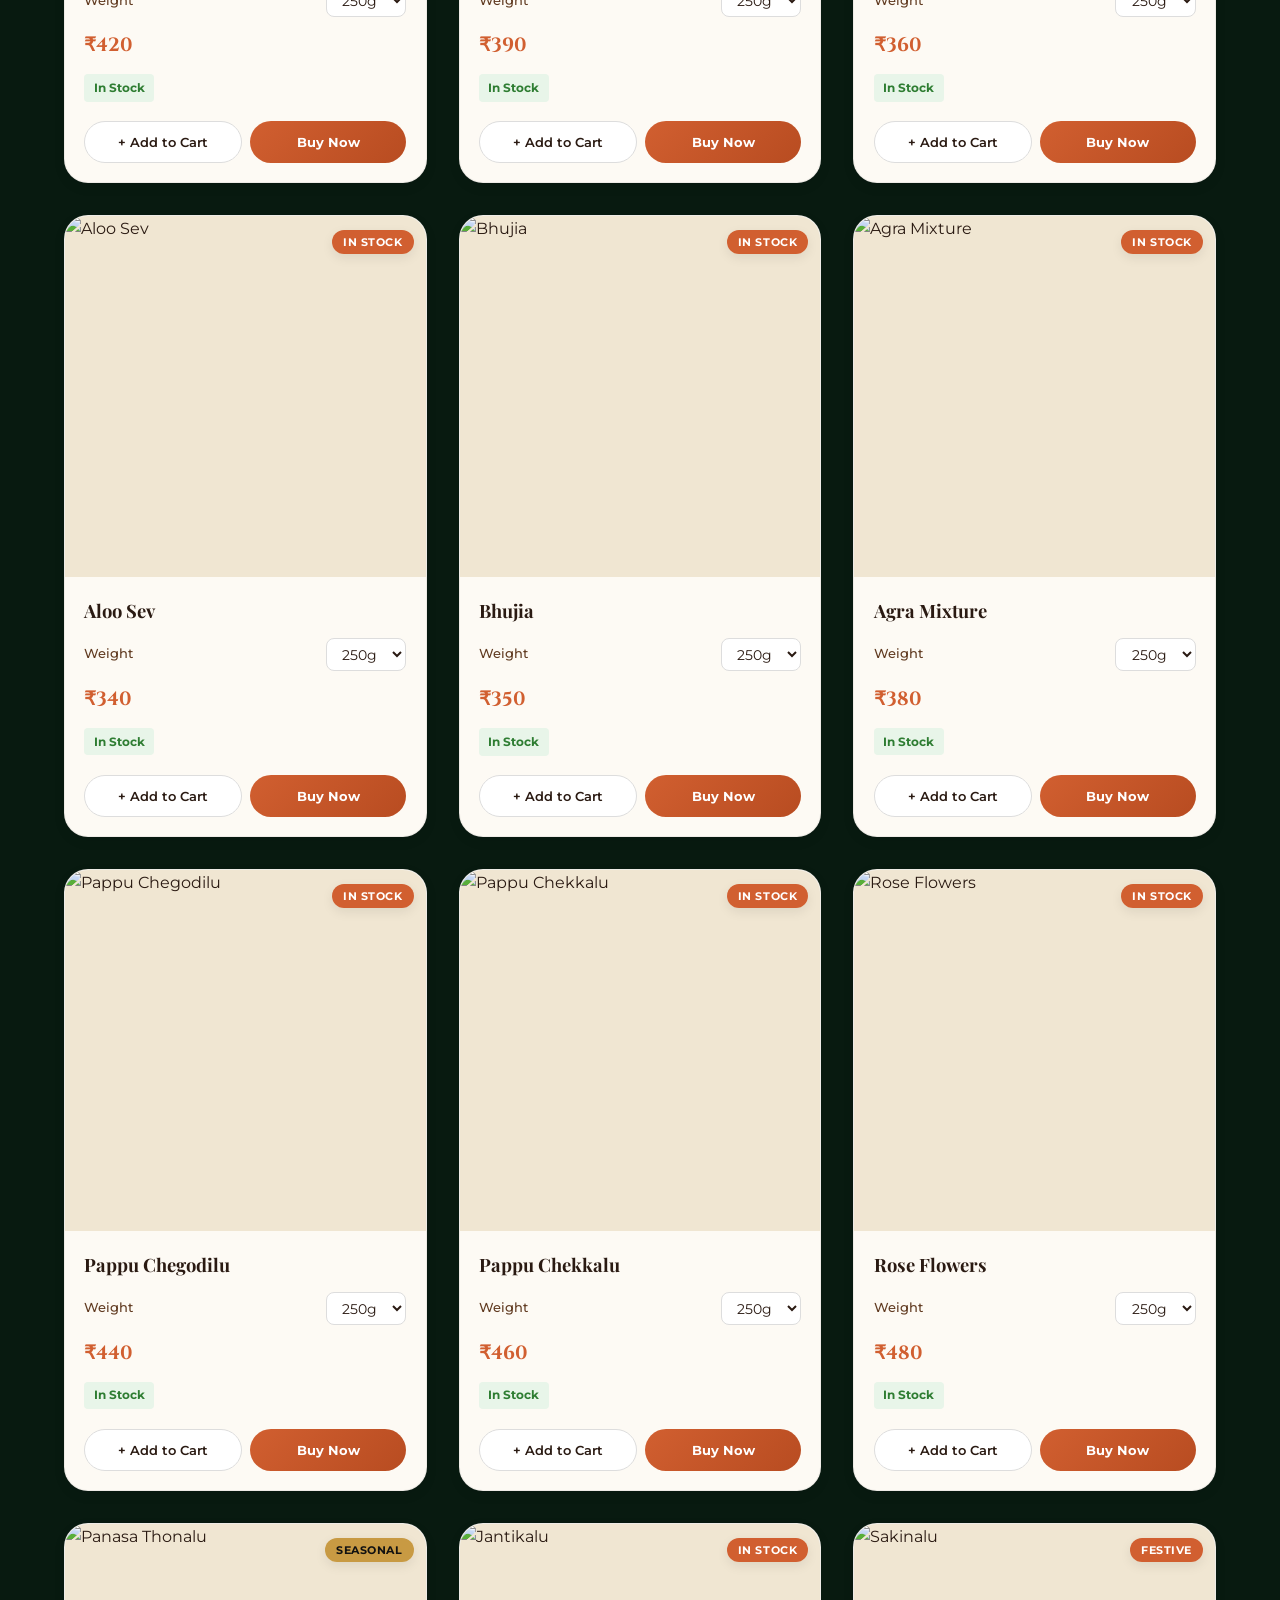
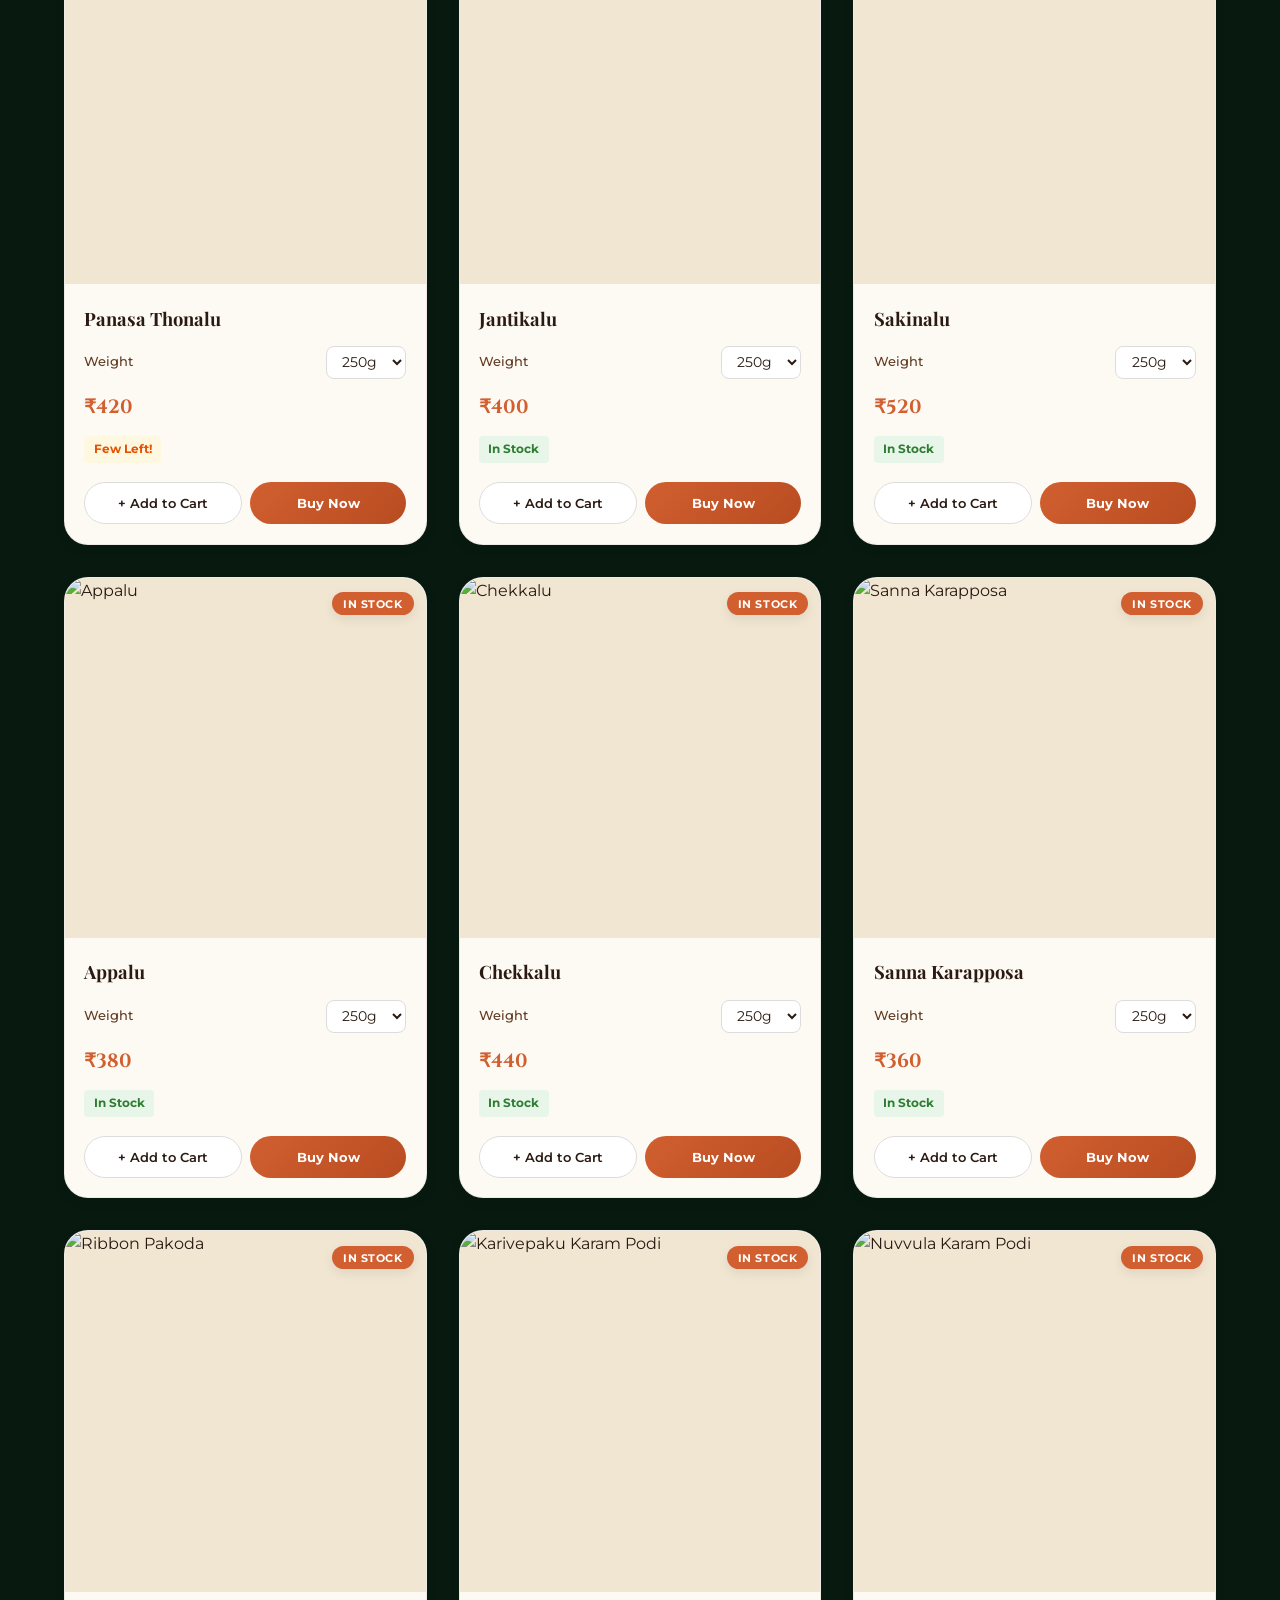
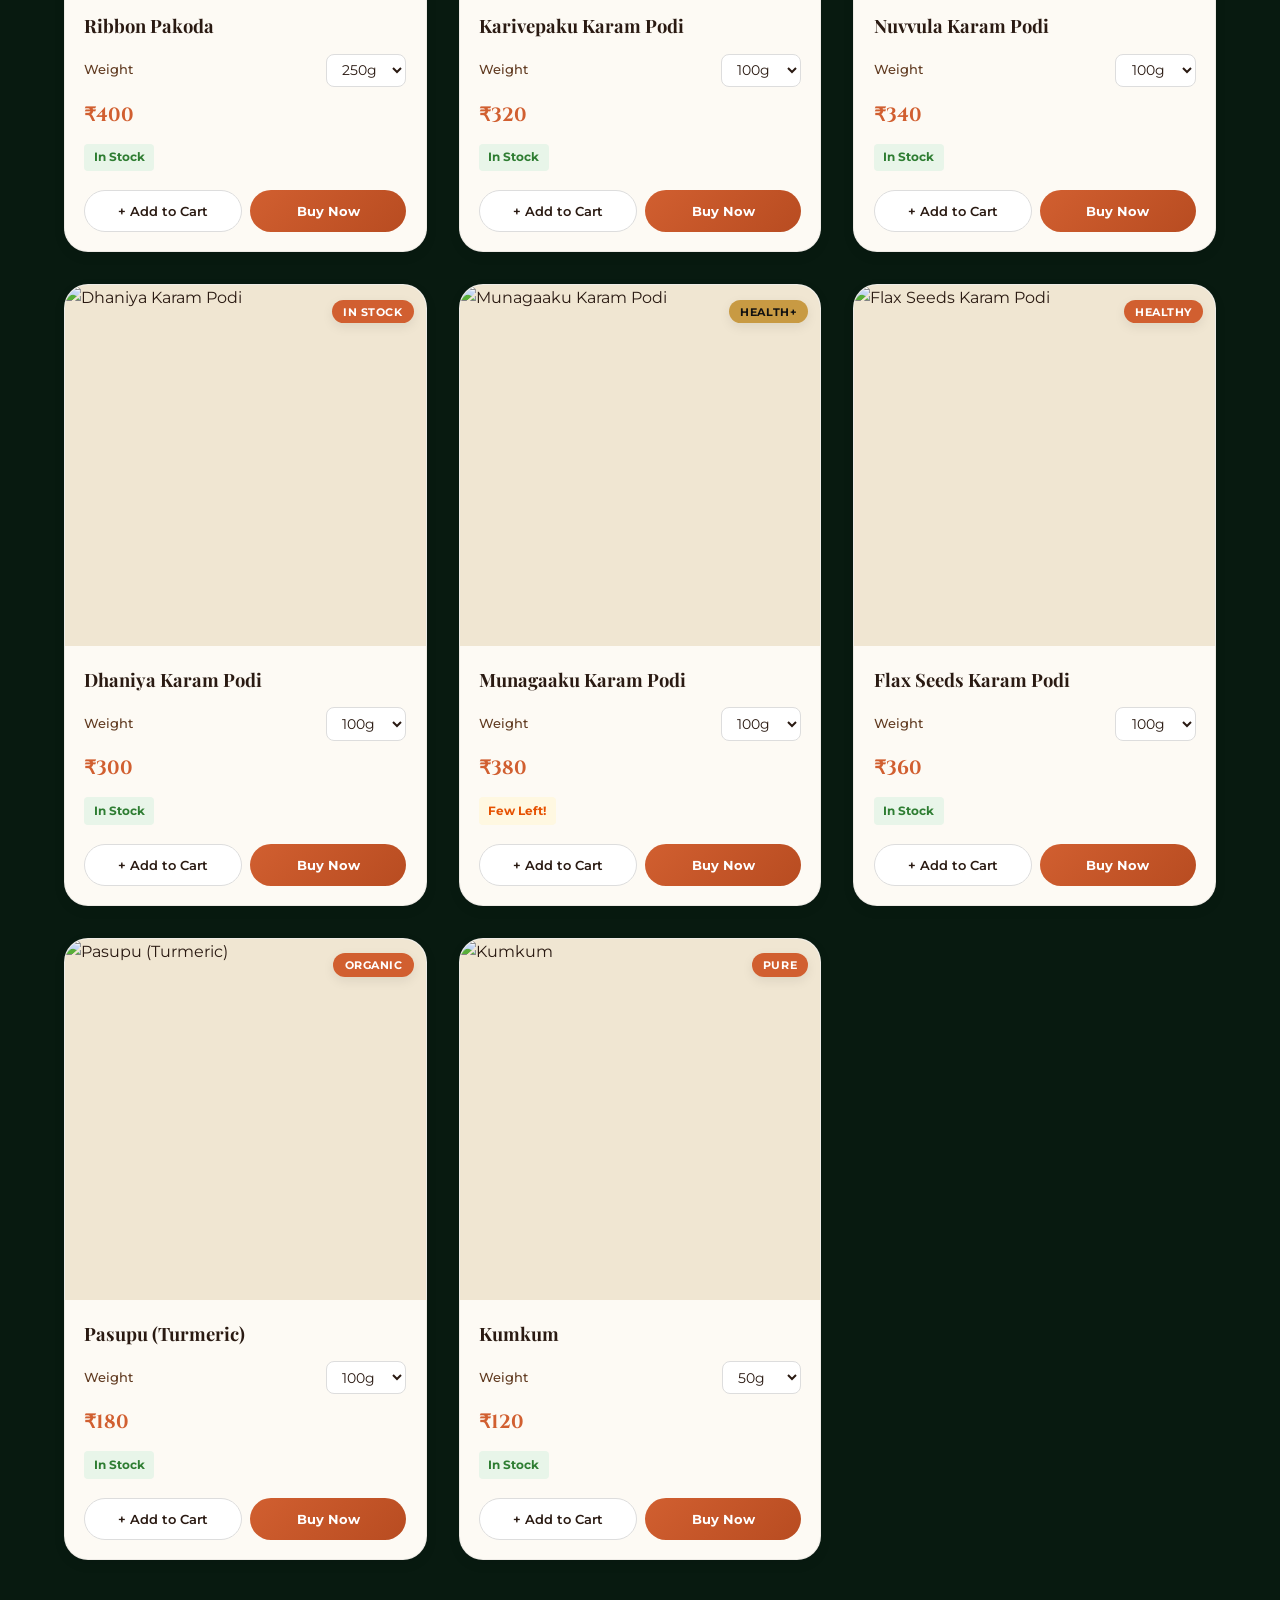
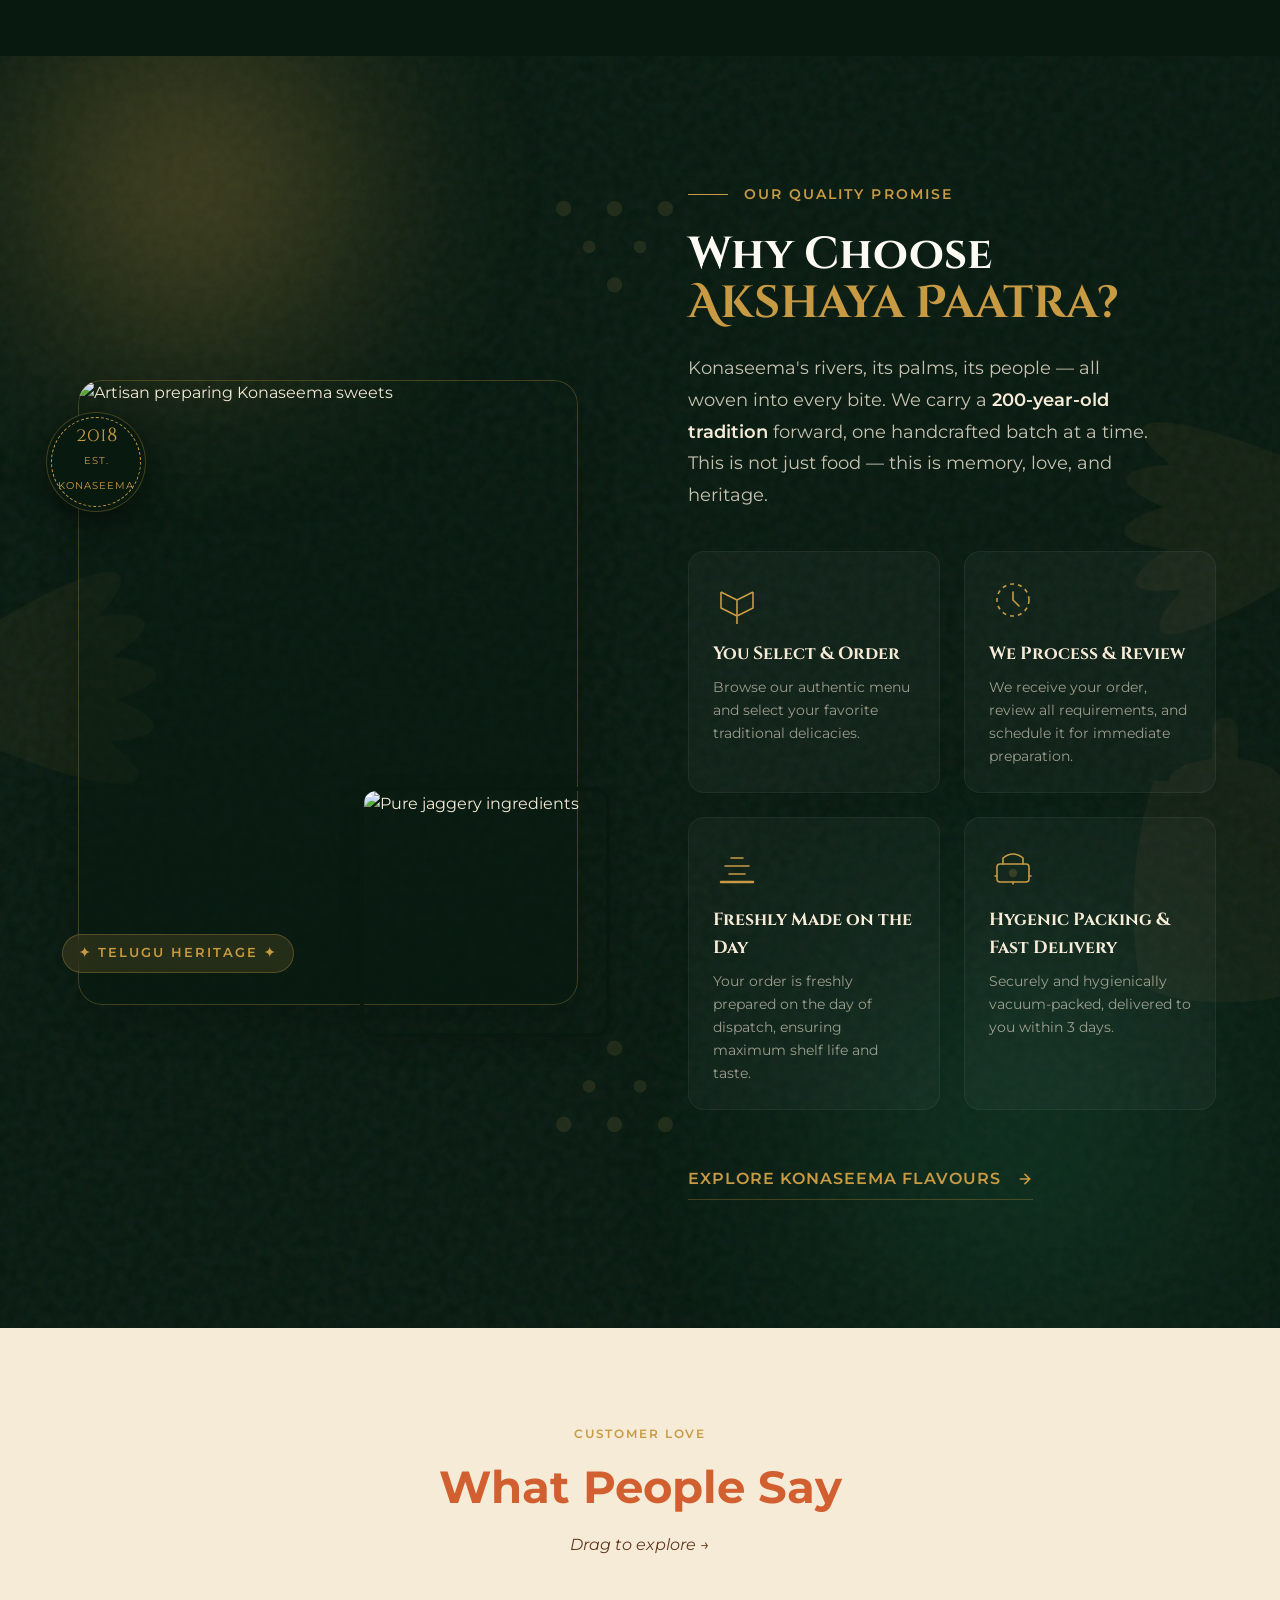
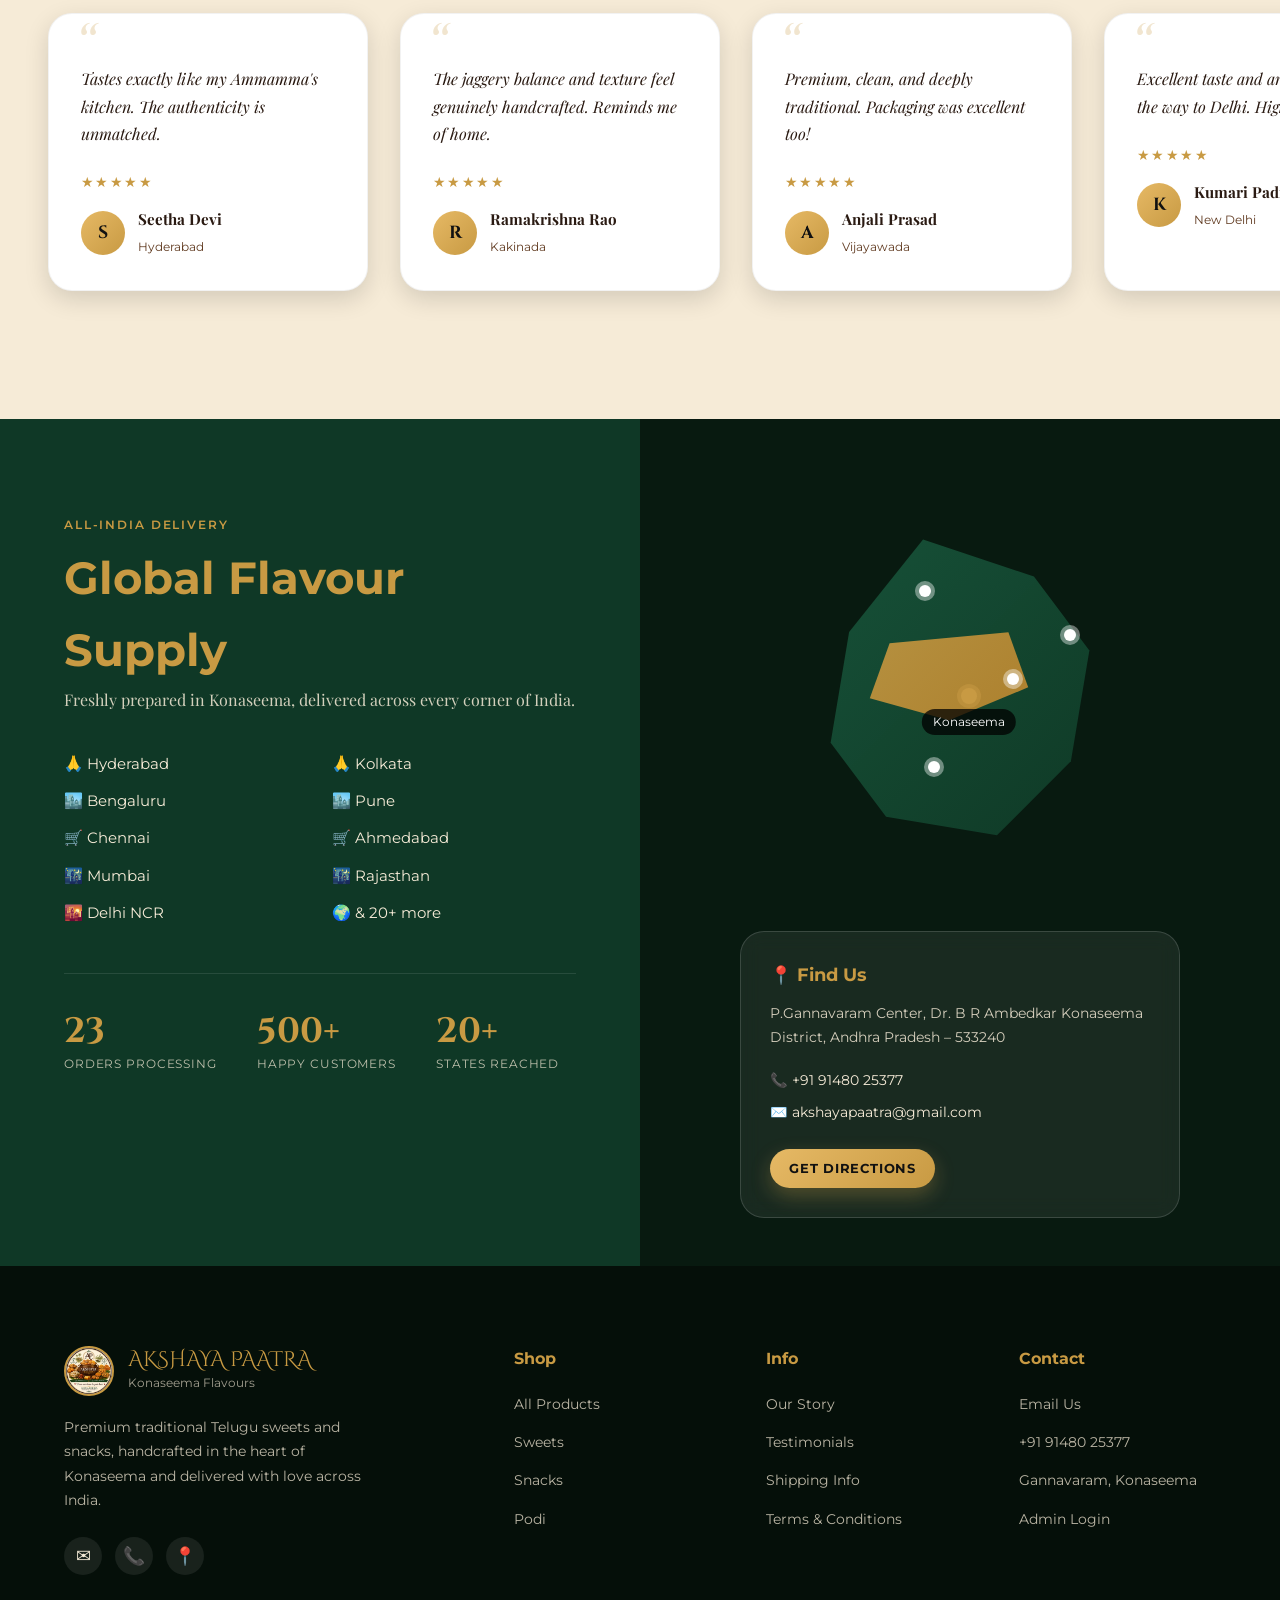
==== commit c9edd1e3: "Fix: Remove bottom mobile nav, change mobile navbar theme to green, fix cart drawer scroll height on" ====
--- a/index.html
+++ b/index.html
@@ -89,47 +89,7 @@
     </div>
   </nav>
 
-  <!-- Bottom Navigation for Mobile -->
-  <div class="bottom-nav">
-    <a href="#hero" class="b-nav-item active">
-      <svg width="24" height="24" viewBox="0 0 24 24" fill="none" stroke="currentColor" stroke-width="2"
-        stroke-linecap="round" stroke-linejoin="round">
-        <path d="m3 9 9-7 9 7v11a2 2 0 0 1-2 2H5a2 2 0 0 1-2-2z"></path>
-        <polyline points="9 22 9 12 15 12 15 22"></polyline>
-      </svg>
-      <span>Home</span>
-    </a>
-    <a href="#shop" class="b-nav-item">
-      <svg width="24" height="24" viewBox="0 0 24 24" fill="none" stroke="currentColor" stroke-width="2"
-        stroke-linecap="round" stroke-linejoin="round">
-        <path d="M6 2 3 6v14a2 2 0 0 0 2 2h14a2 2 0 0 0 2-2V6l-3-4z"></path>
-        <line x1="3" y1="6" x2="21" y2="6"></line>
-        <path d="M16 10a4 4 0 0 1-8 0"></path>
-      </svg>
-      <span>Shop</span>
-    </a>
-    <a href="javascript:void(0)" class="b-nav-item" id="mobileSearchBtn"
-      onclick="document.getElementById('searchToggle').click()">
-      <svg width="24" height="24" viewBox="0 0 24 24" fill="none" stroke="currentColor" stroke-width="2"
-        stroke-linecap="round" stroke-linejoin="round">
-        <circle cx="11" cy="11" r="8"></circle>
-        <line x1="21" y1="21" x2="16.65" y2="16.65"></line>
-      </svg>
-      <span>Search</span>
-    </a>
-    <a href="javascript:void(0)" class="b-nav-item" onclick="document.getElementById('cartBtn').click()">
-      <div style="position:relative">
-        <svg width="24" height="24" viewBox="0 0 24 24" fill="none" stroke="currentColor" stroke-width="2"
-          stroke-linecap="round" stroke-linejoin="round">
-          <path d="M1 1h4l2.68 13.39a2 2 0 0 0 2 1.61h9.72a2 2 0 0 0 2-1.61L23 6H6"></path>
-          <circle cx="9" cy="21" r="1"></circle>
-          <circle cx="20" cy="21" r="1"></circle>
-        </svg>
-        <span class="cart-badge-mini" id="cartBadgeMobile">0</span>
-      </div>
-      <span>Cart</span>
-    </a>
-  </div>
+
 
   <!-- â•â•â• HERO â•â•â• -->
   <section class="hero" id="hero">
--- a/styles.css
+++ b/styles.css
@@ -1863,7 +1863,8 @@
   right: -100%;
   width: 100%;
   max-width: 480px;
-  height: 100vh;
+  height: 100%;
+  height: 100dvh;
   background: #fff;
   z-index: 1001;
   display: flex;
@@ -2368,8 +2369,8 @@
   .navbar {
     position: sticky;
     top: 0;
-    background: #fff !important;
-    box-shadow: 0 2px 10px rgba(0, 0, 0, 0.08);
+    background: #0f3826 !important;
+    box-shadow: 0 2px 10px rgba(0, 0, 0, 0.15);
     padding: 0.5rem 0;
     z-index: 1000;
   }
@@ -3539,7 +3540,7 @@
     height: 65px;
     position: sticky;
     top: 0;
-    background: #fff !important;
+    background: #0f3826 !important;
   }
 
   .brand-text {
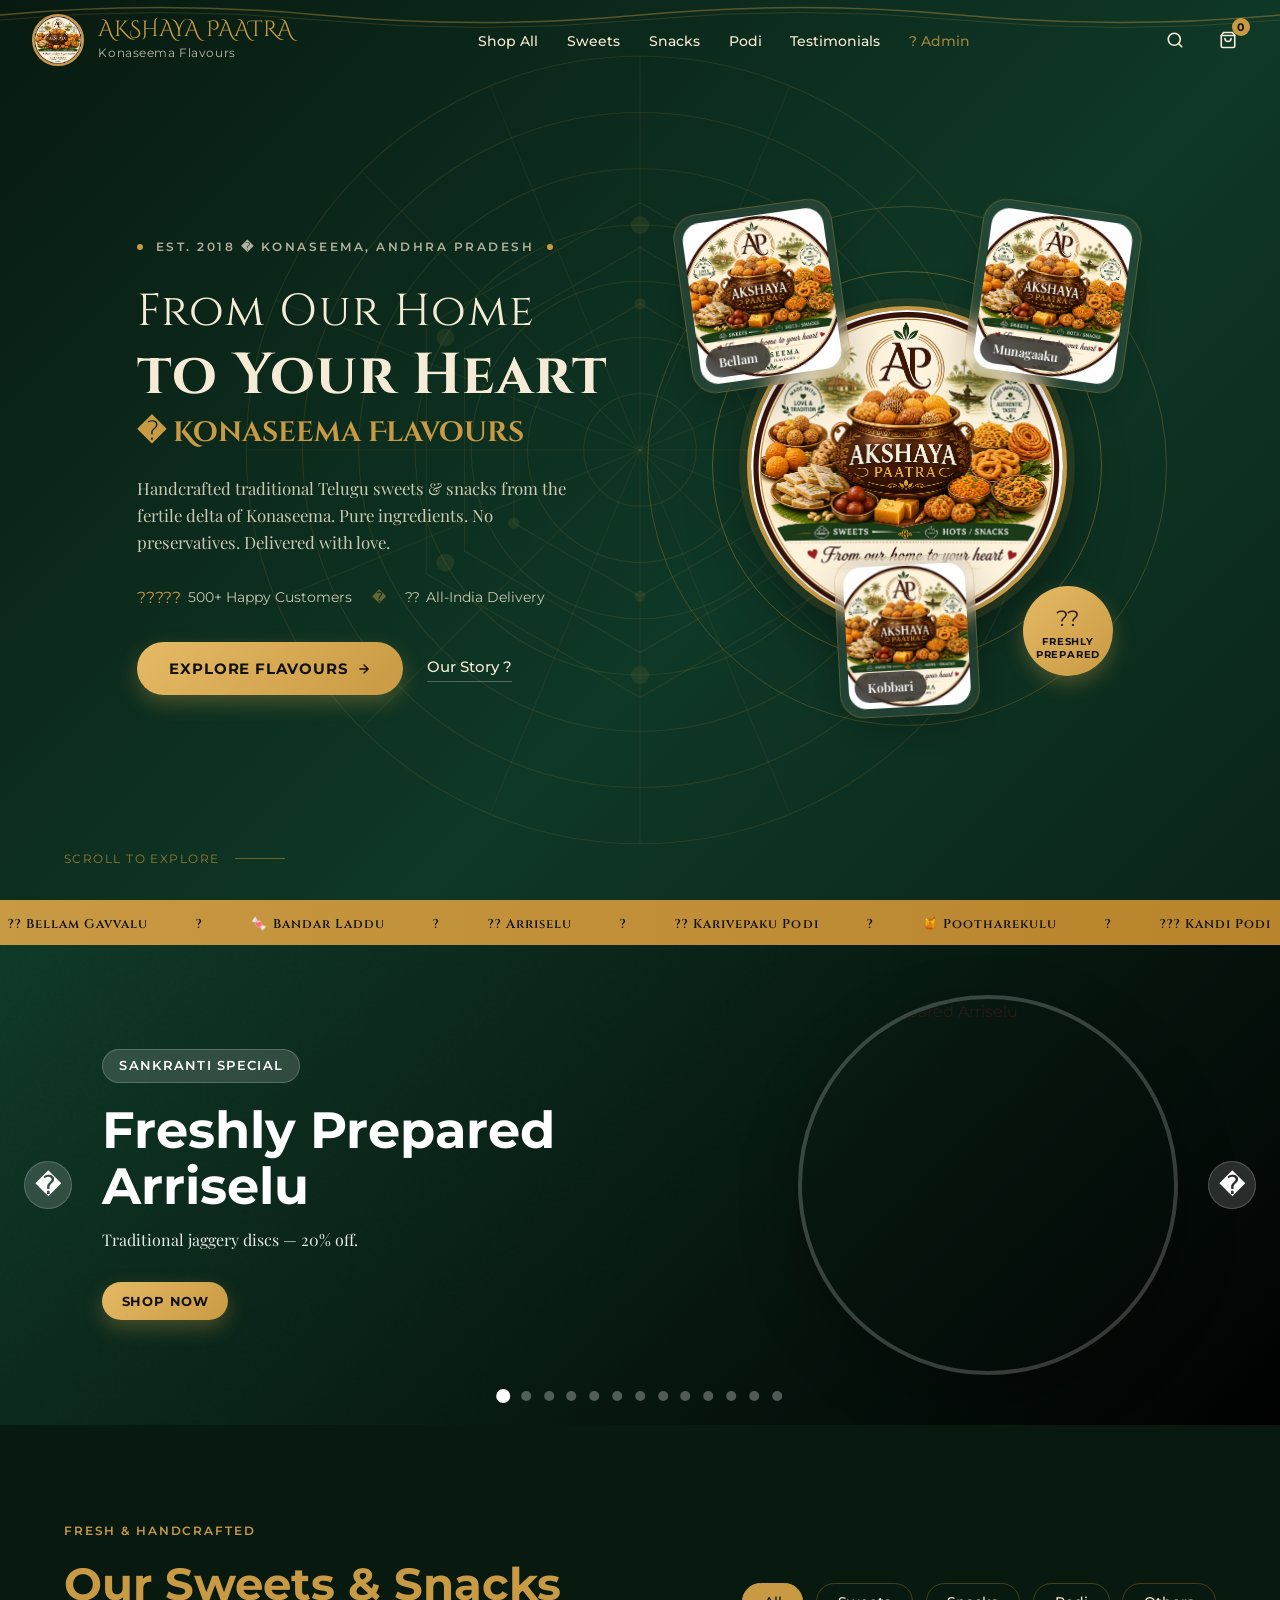
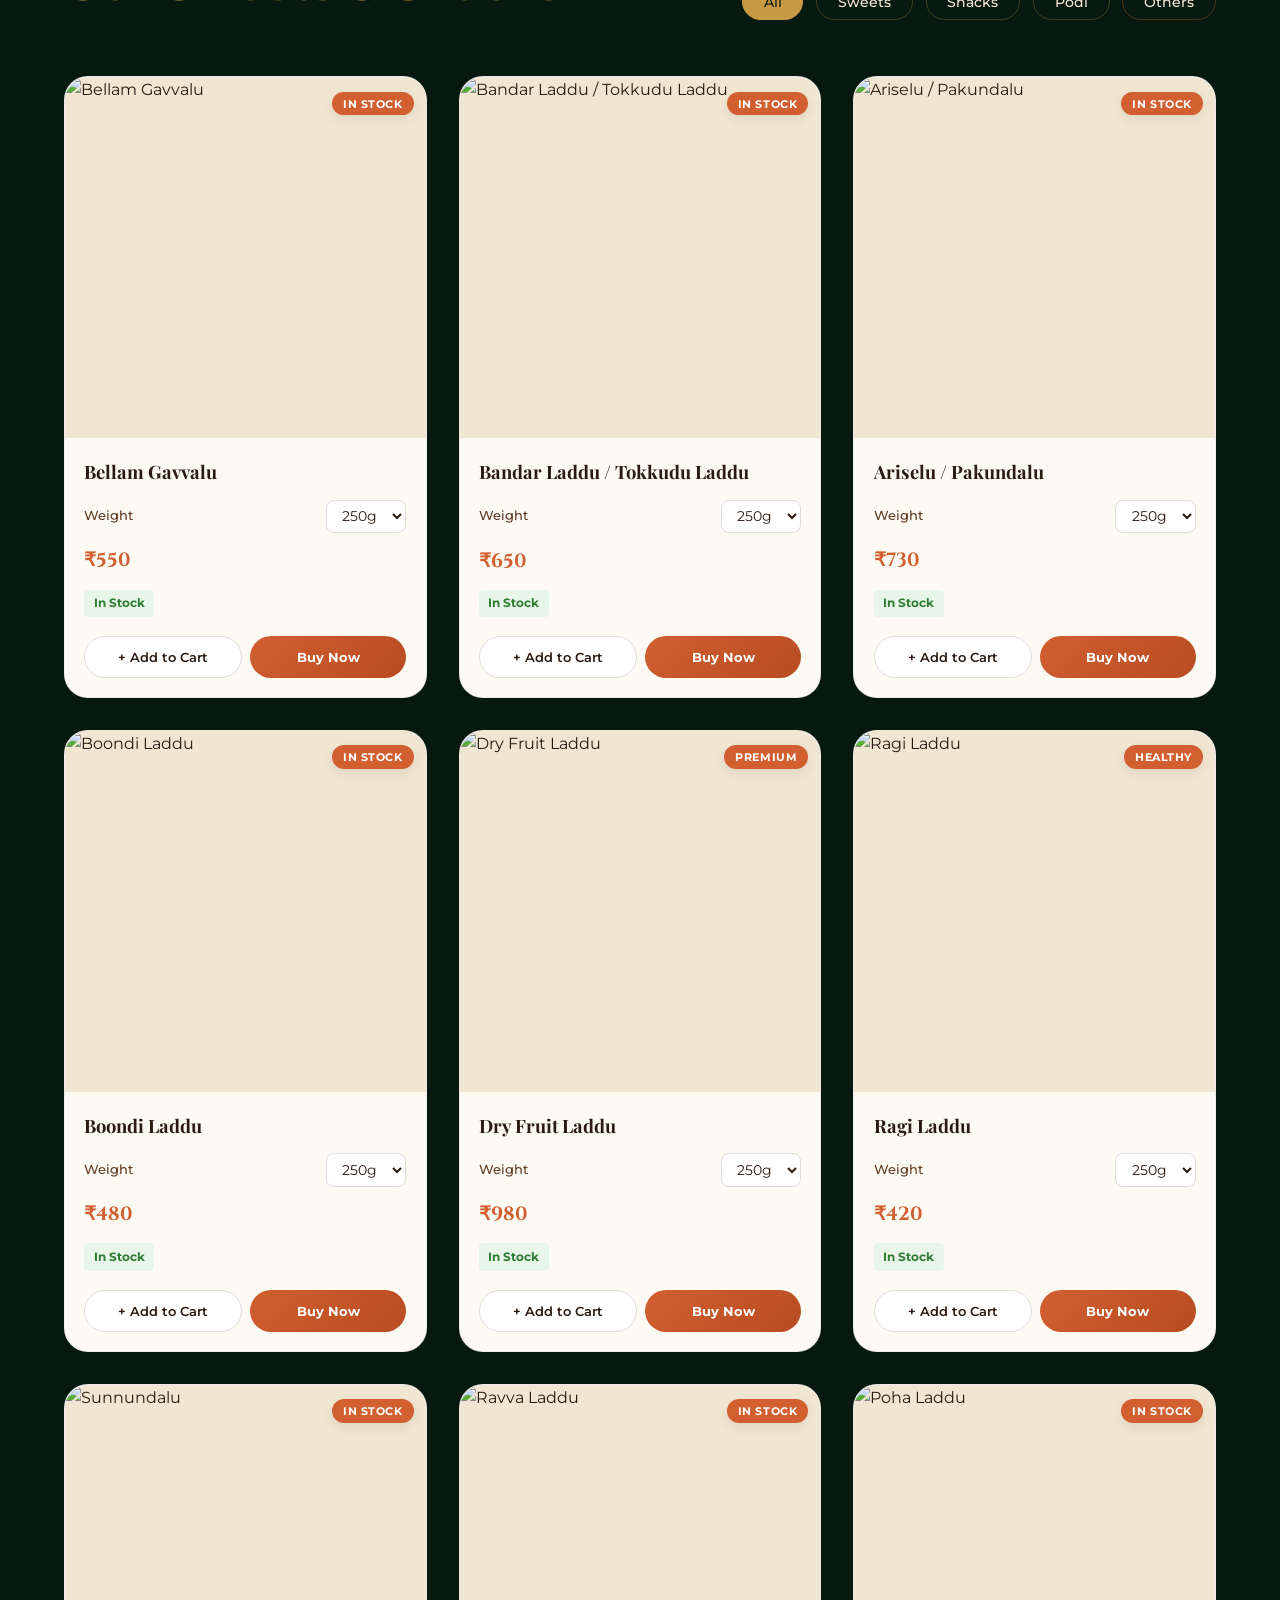
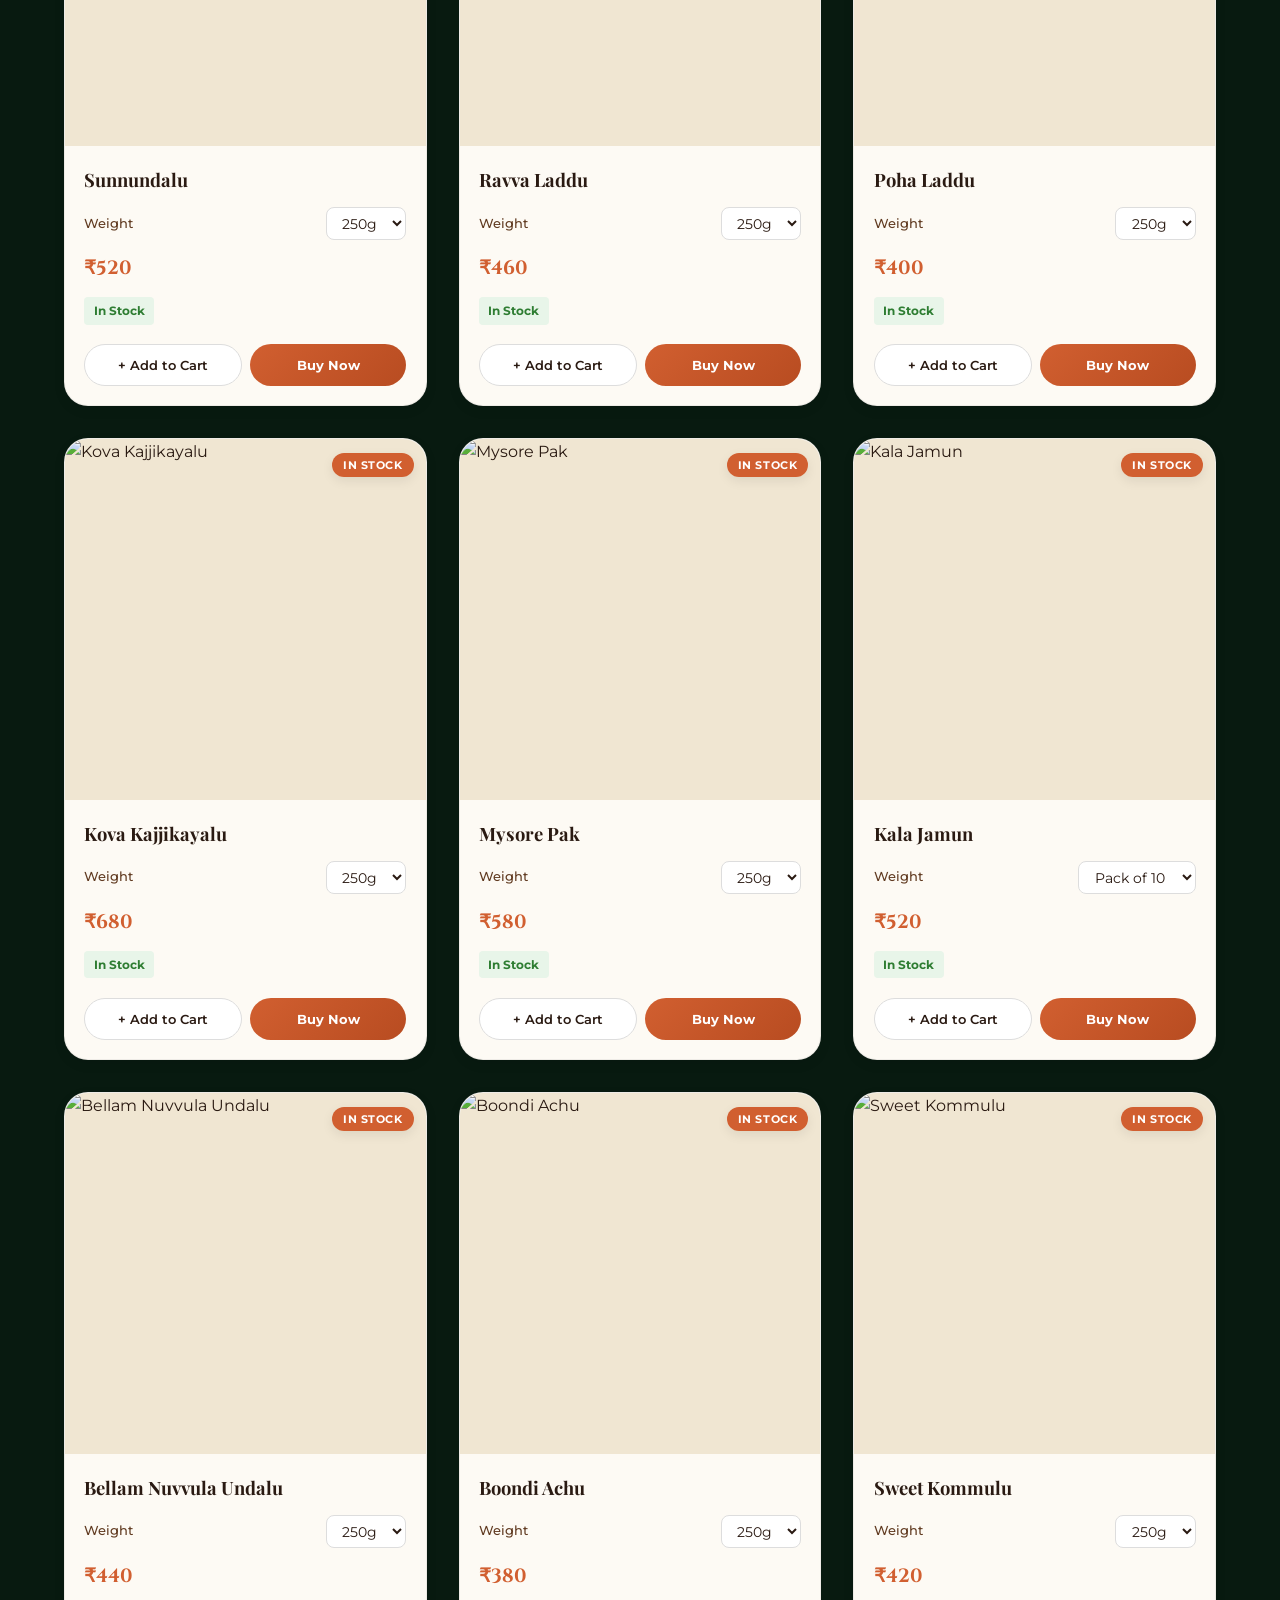
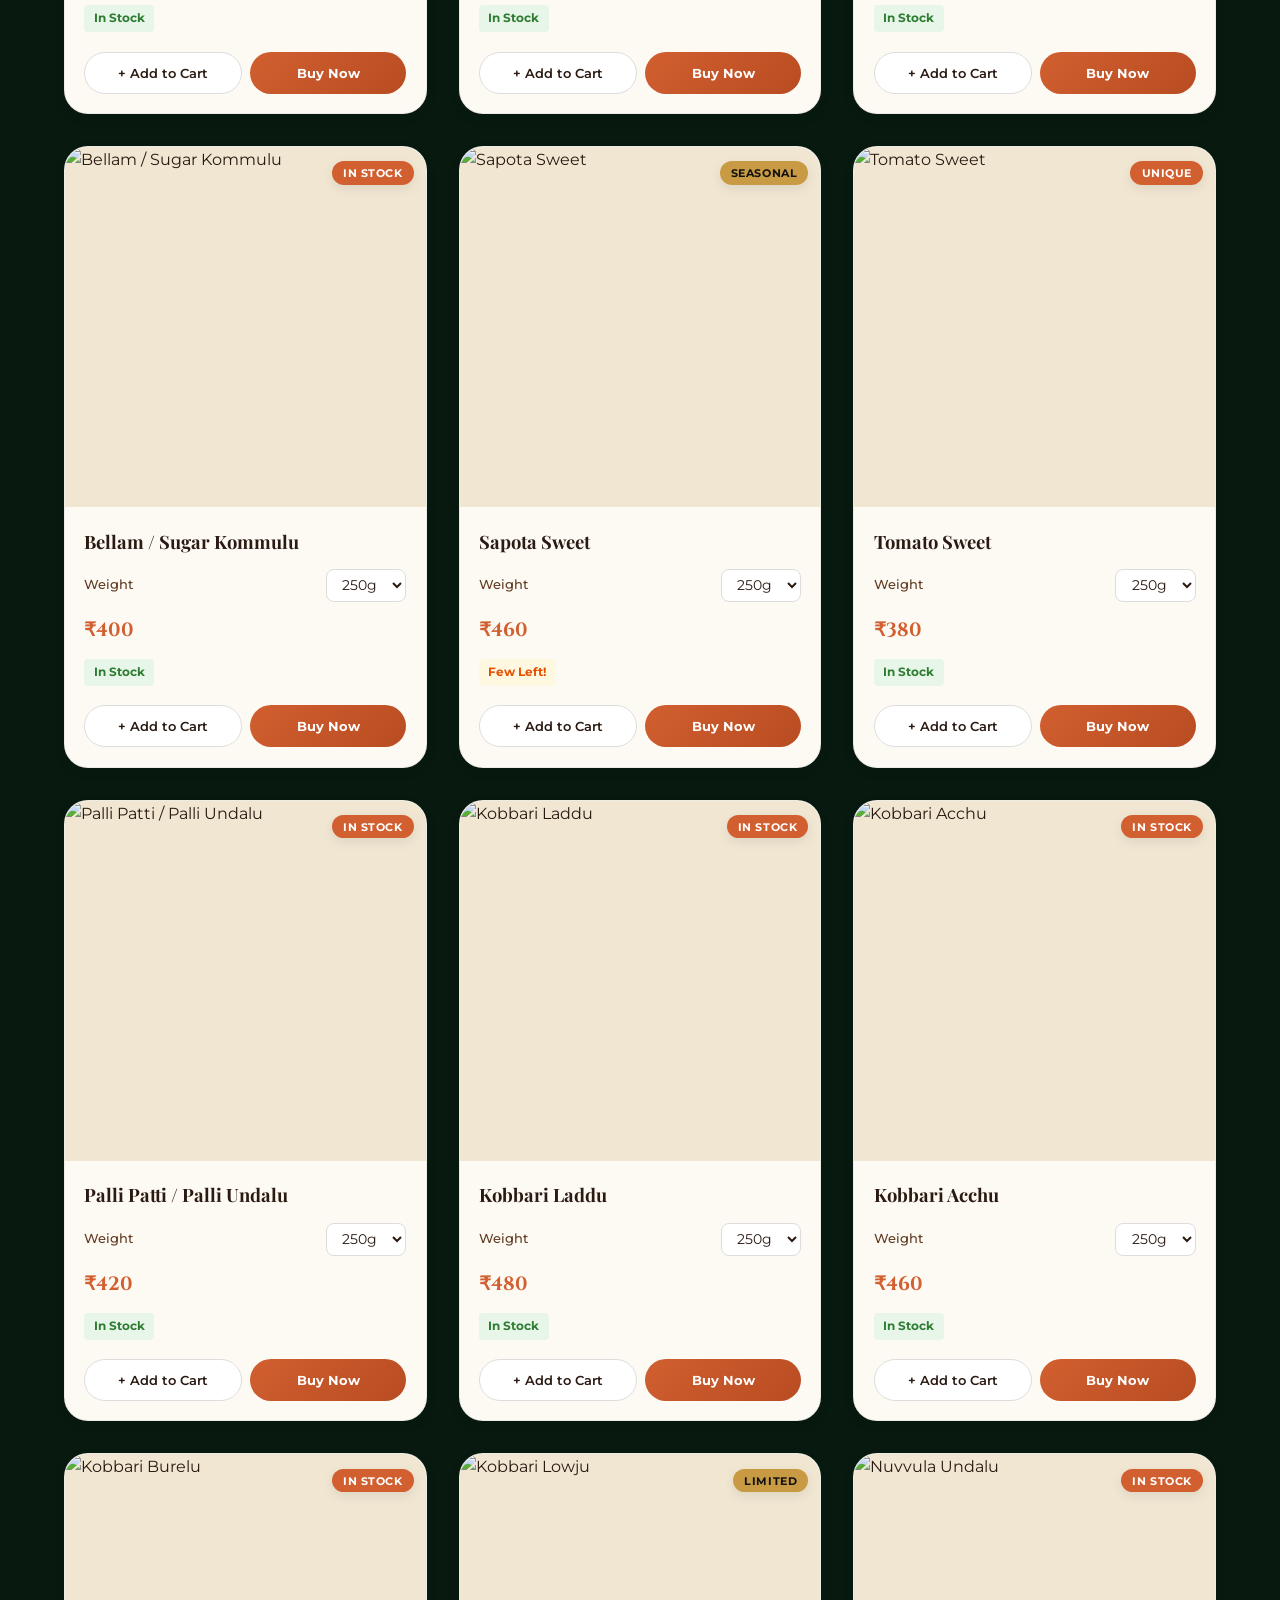
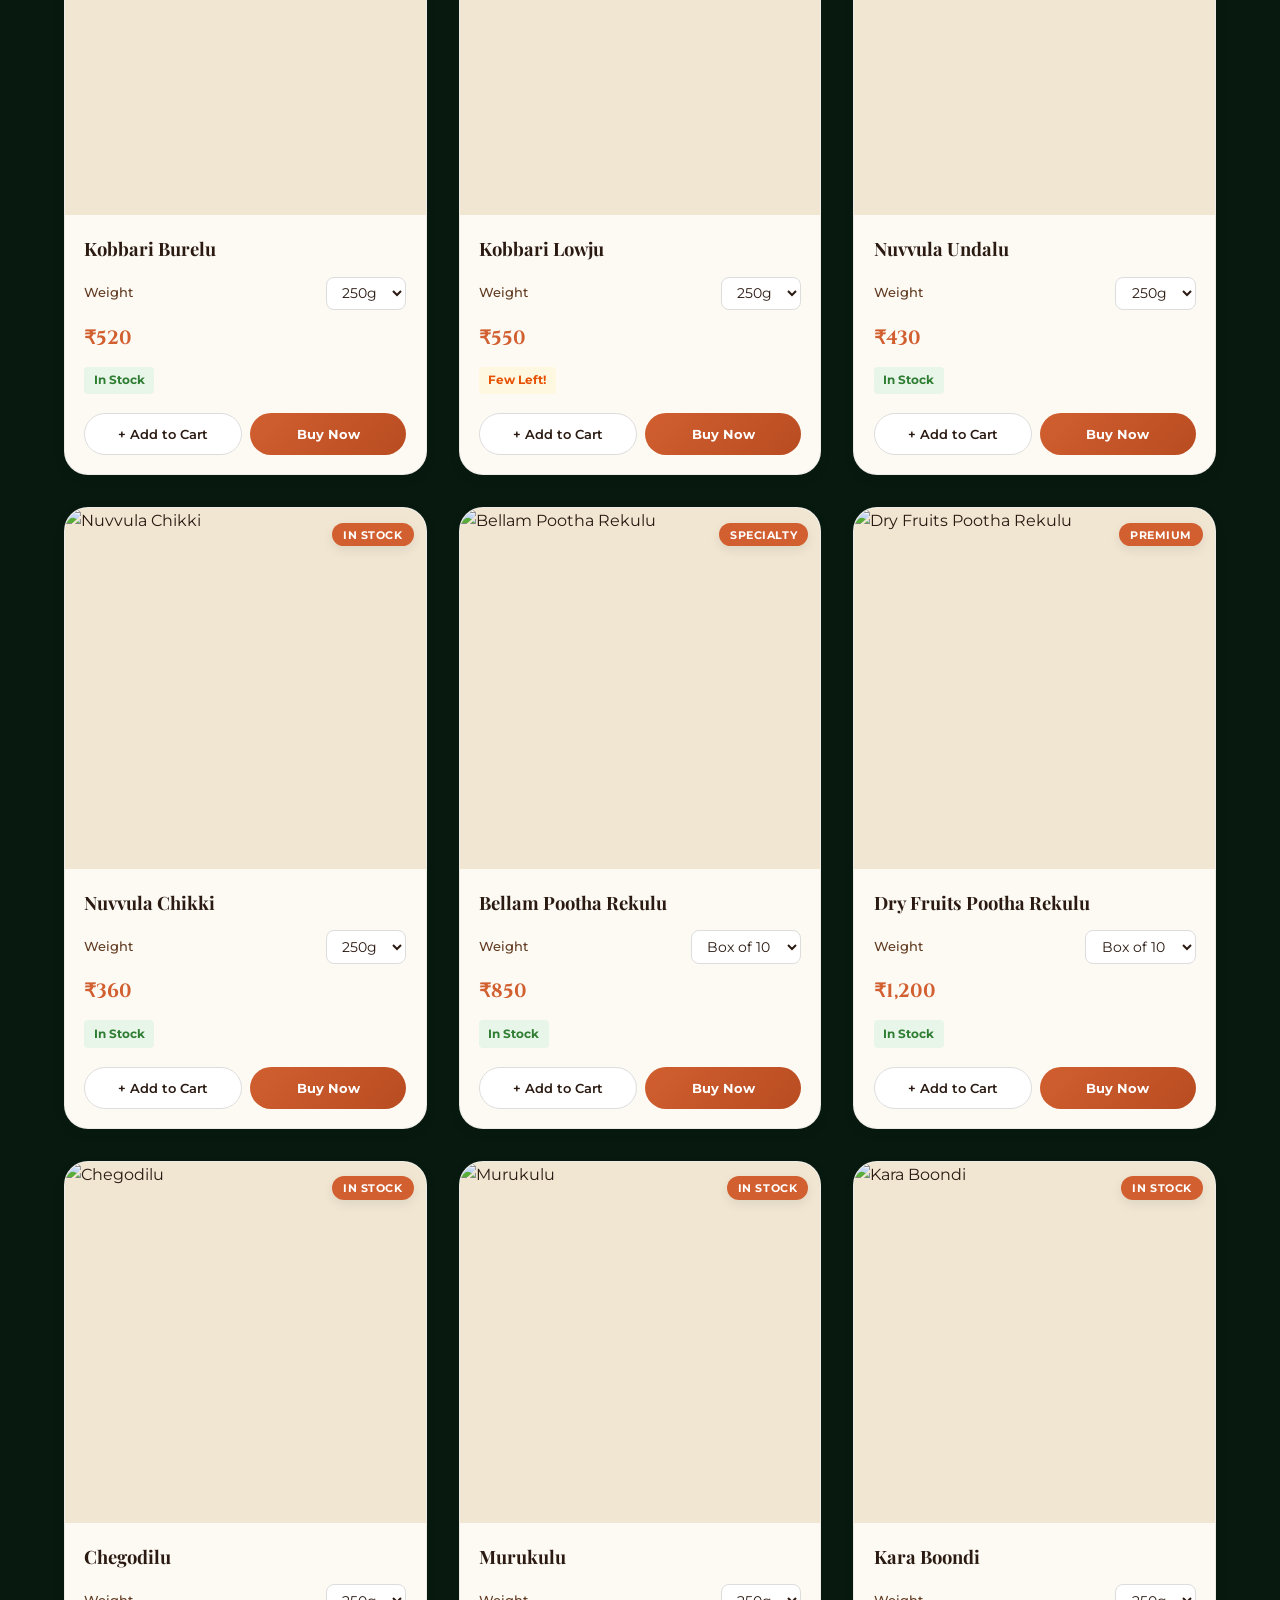
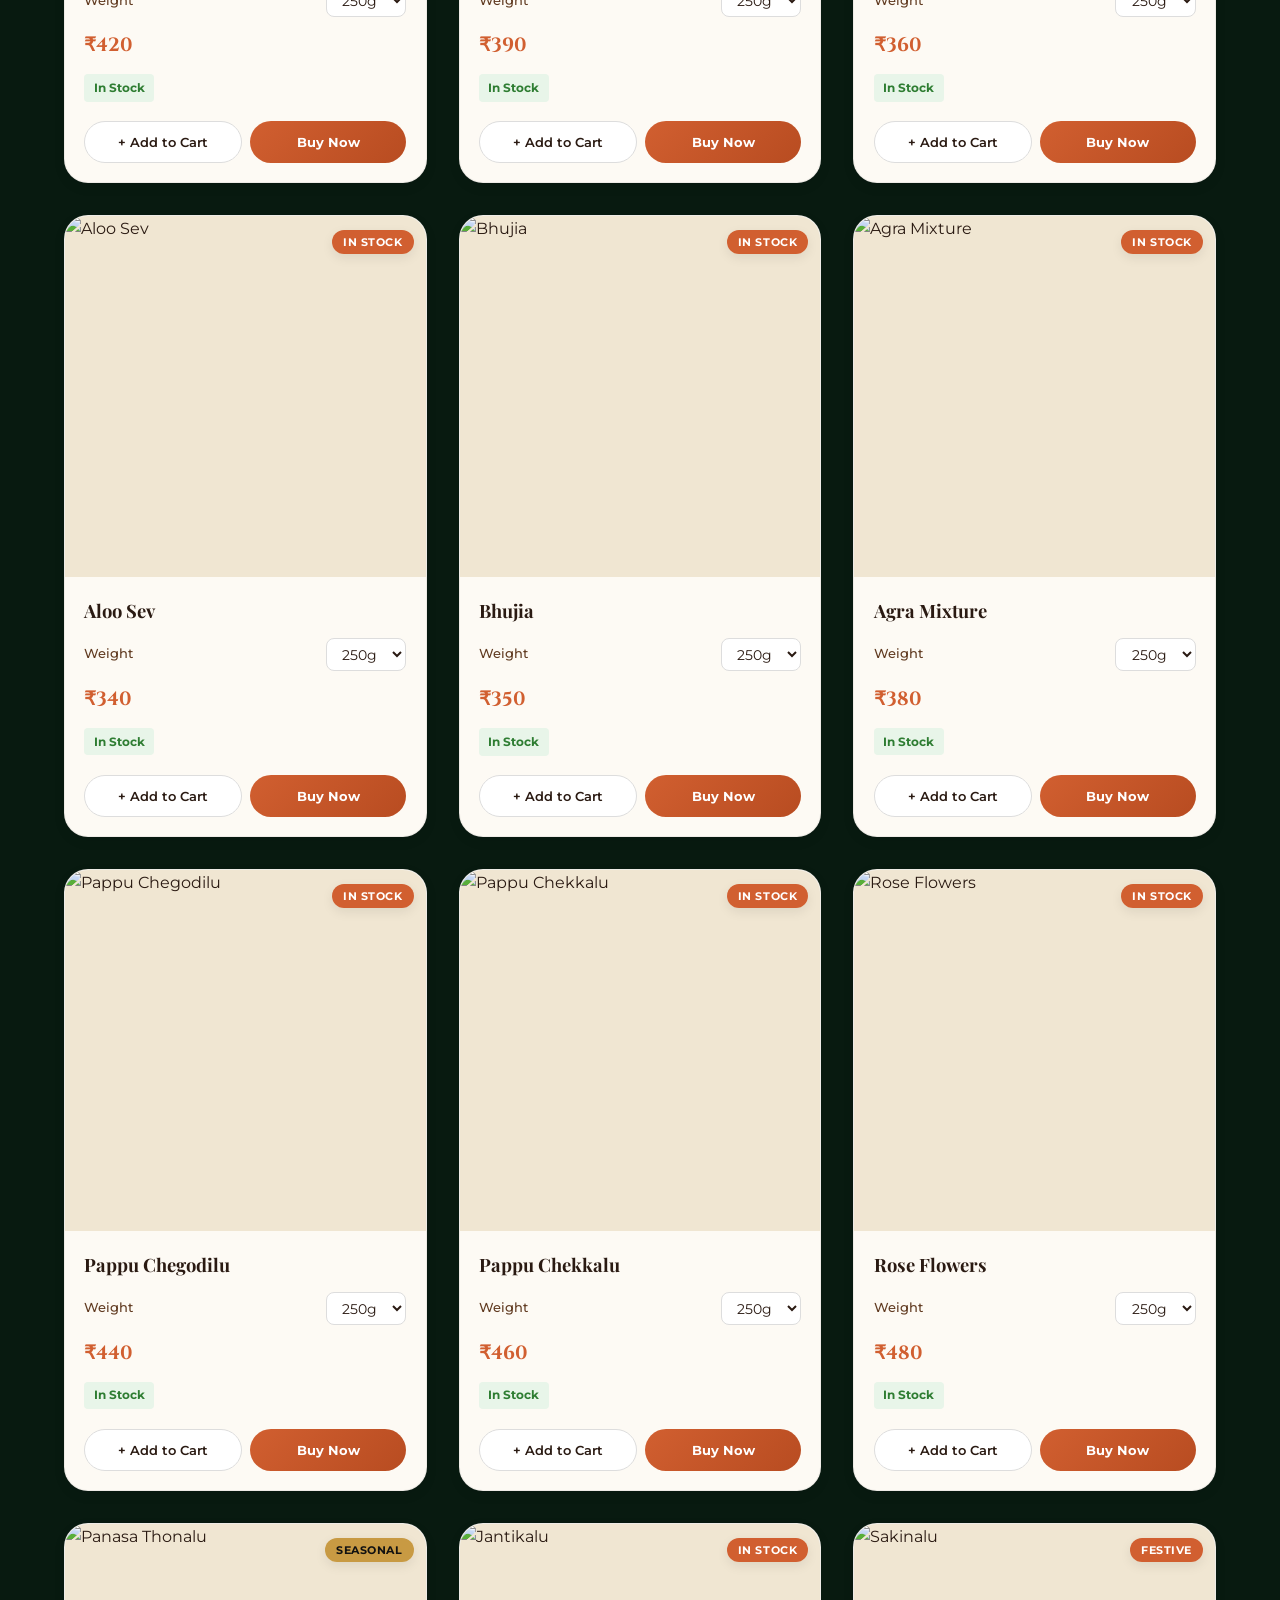
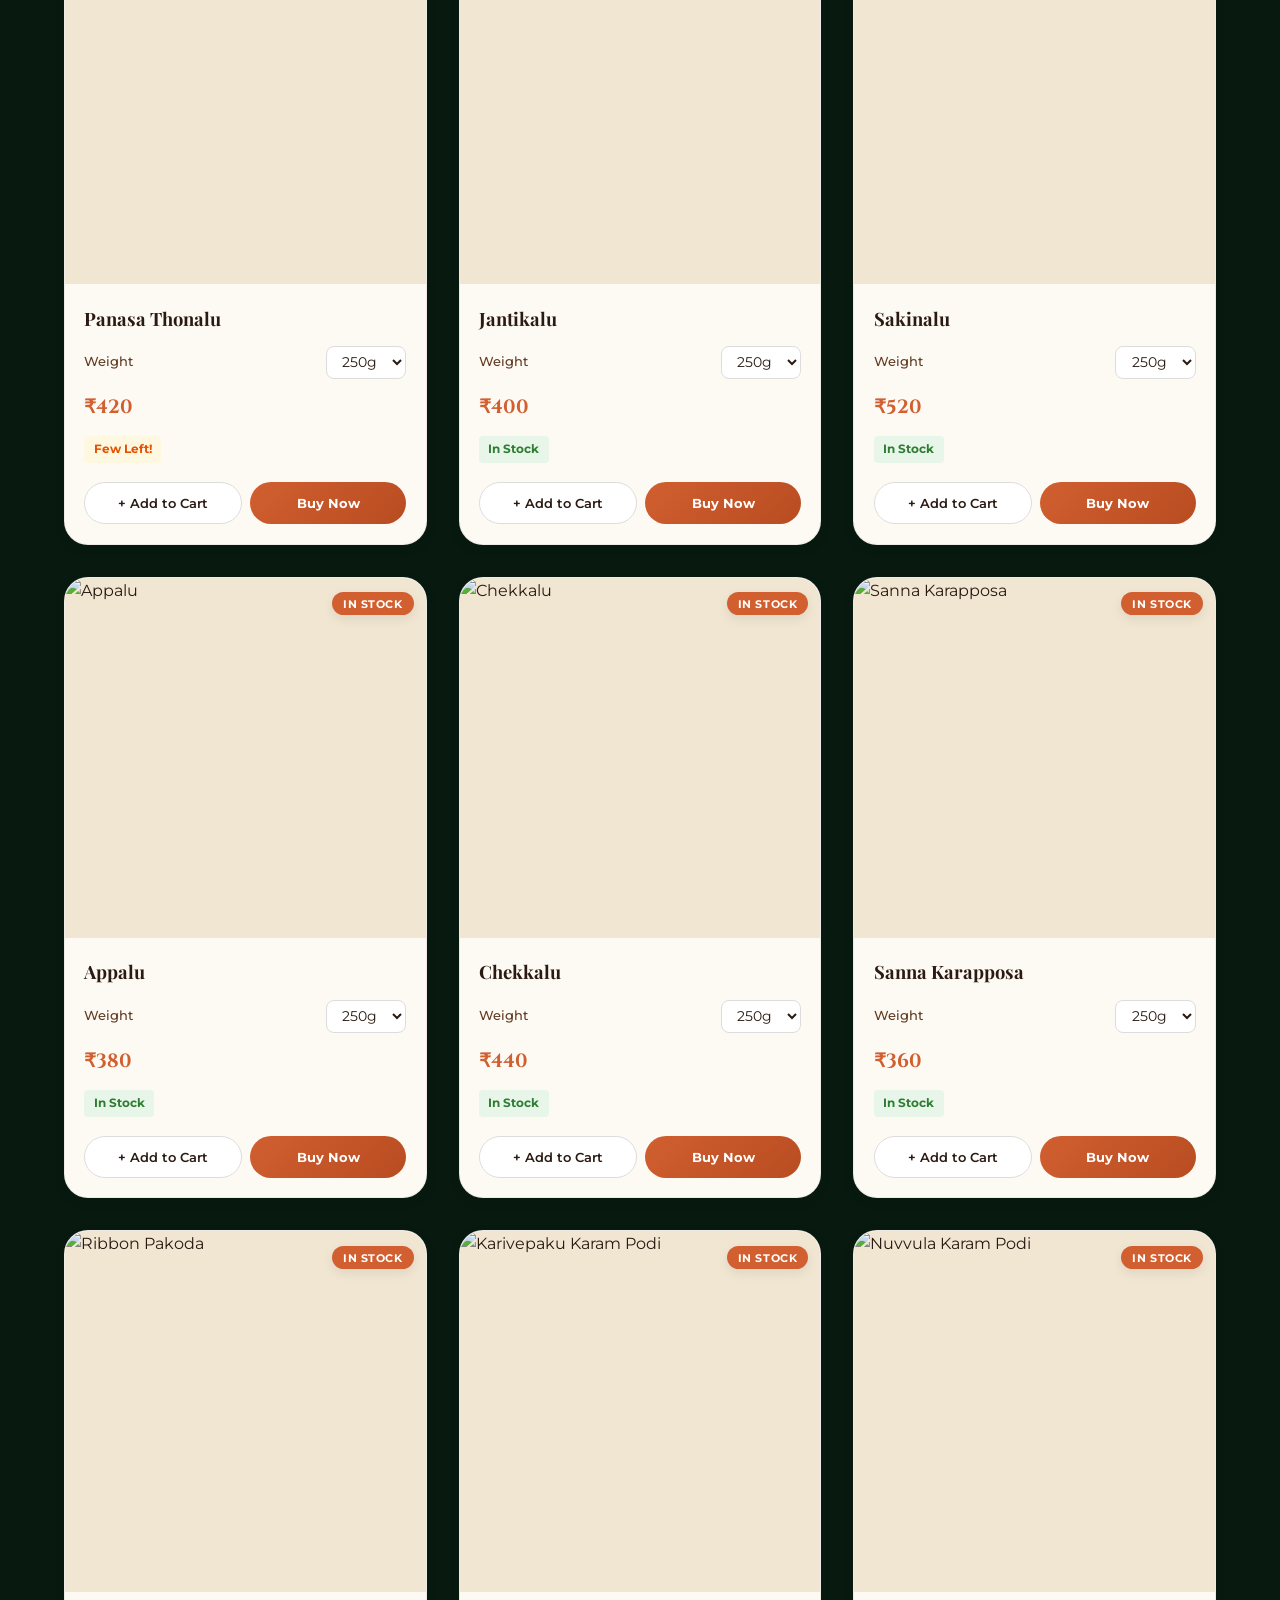
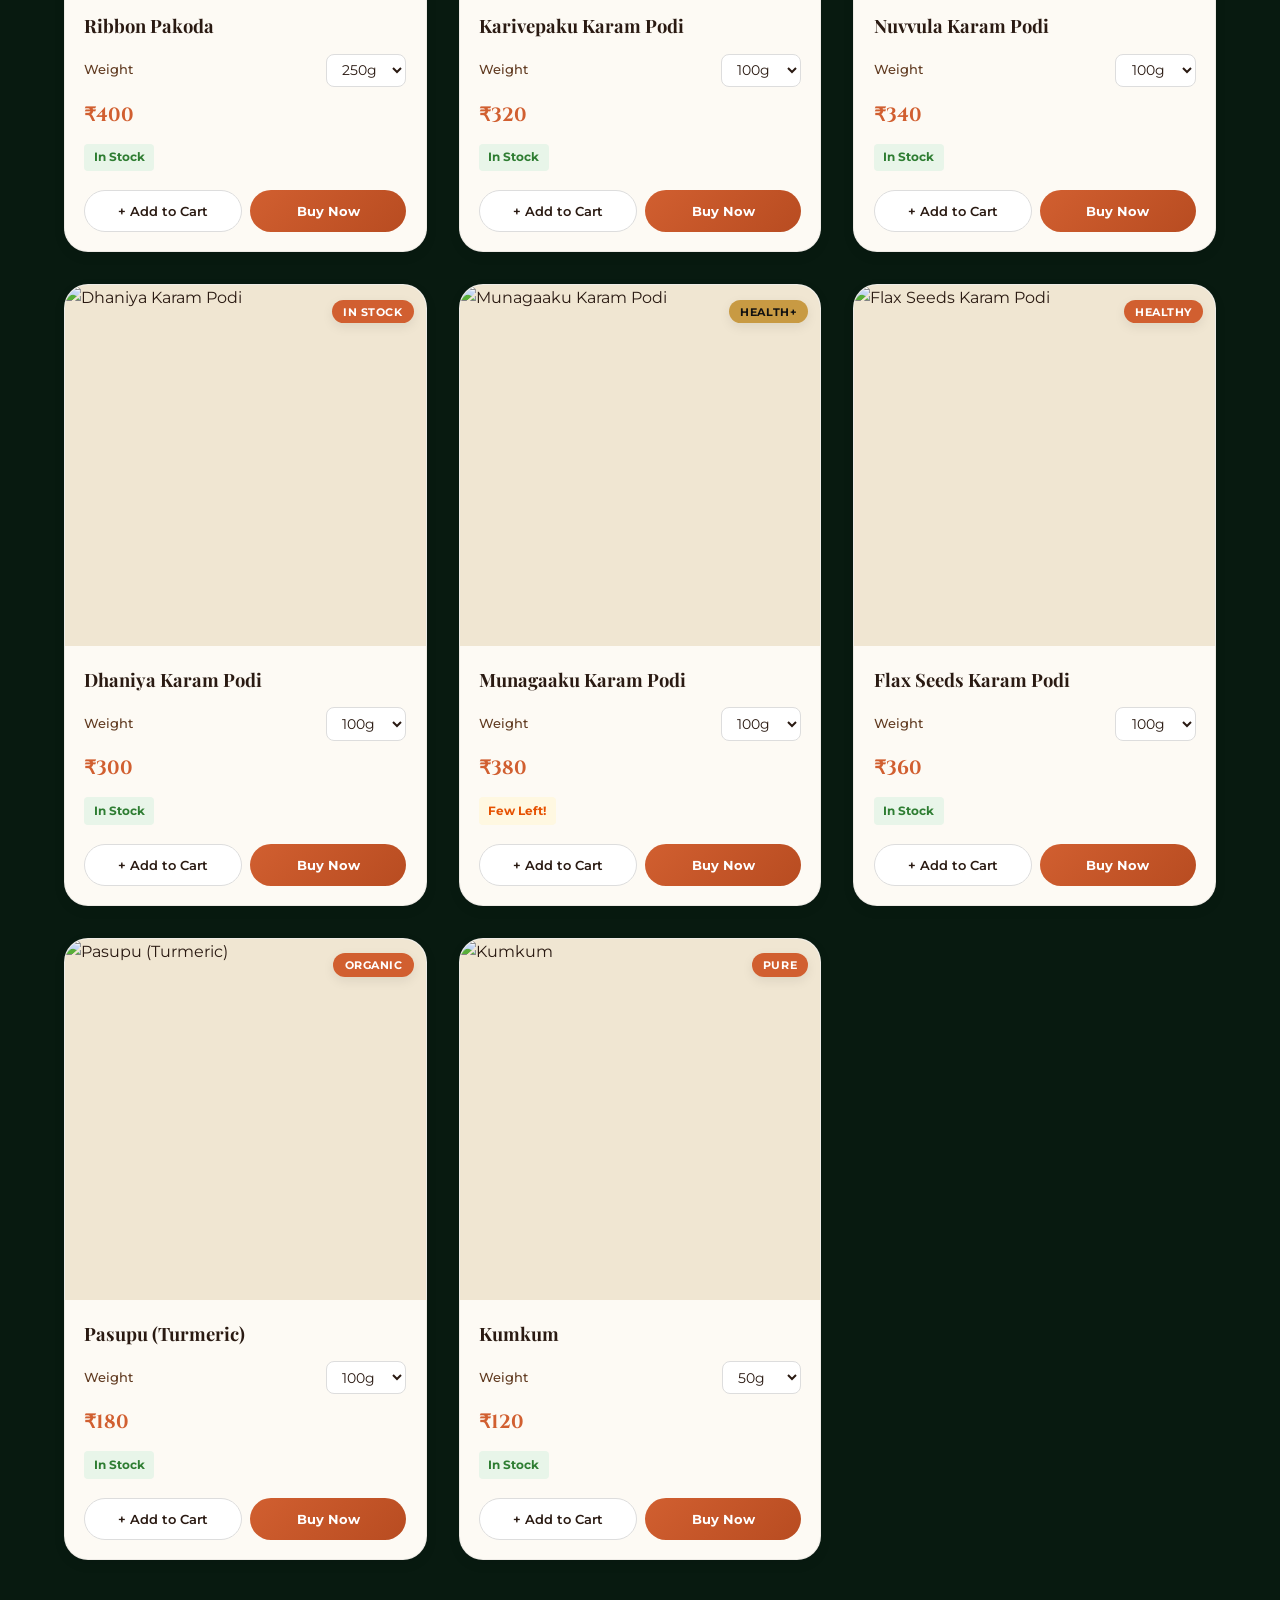
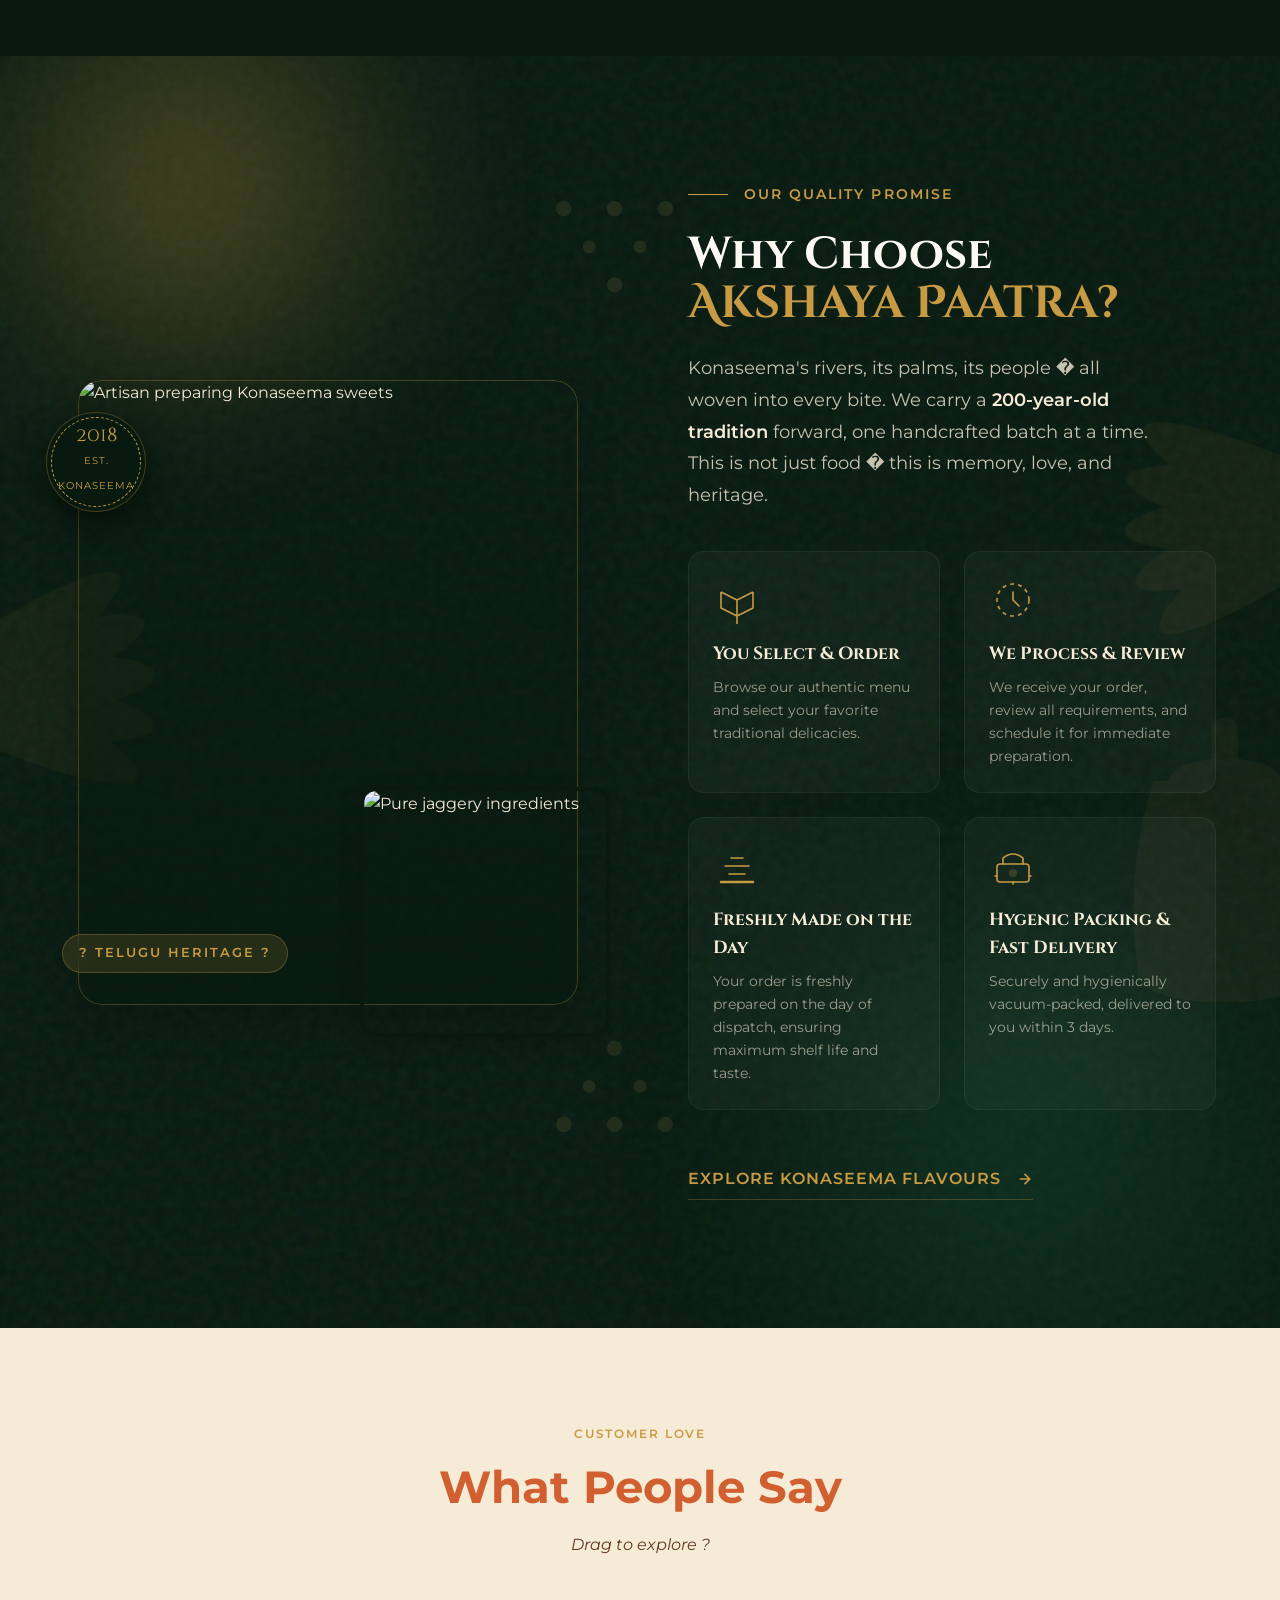
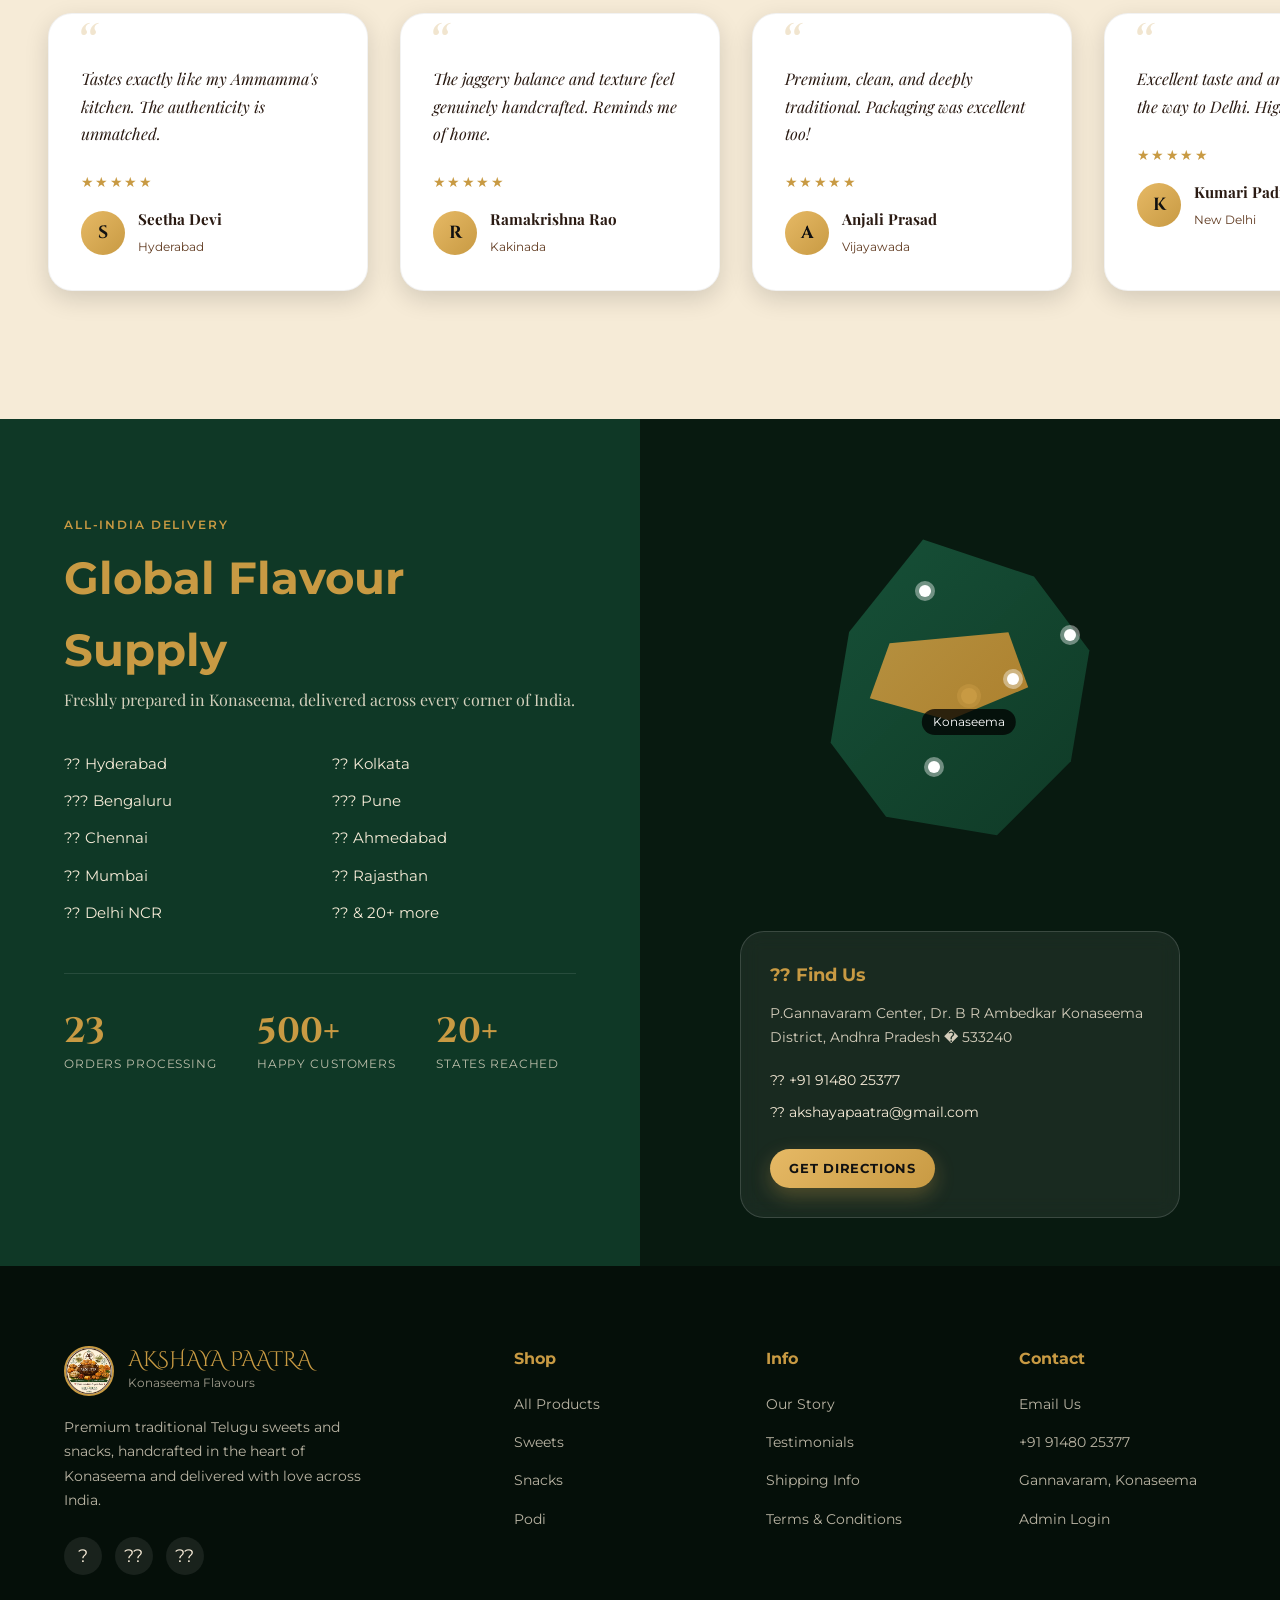
==== commit e9067180: "Fix: Sync admin settings and banners globally using Supabase and update Google Maps coordinates" ====
--- a/index.html
+++ b/index.html
@@ -26,7 +26,7 @@
 
 <body>
 
-  <!-- â•â•â• NAVBAR â•â•â• -->
+  <!-- ═══ NAVBAR ═══ -->
   <nav class="navbar" id="navbar">
     <div class="nav-inner">
       <a href="#" class="brand">
@@ -44,7 +44,7 @@
         <li><a href="#shop" class="nav-link" data-filter="snacks">Snacks</a></li>
         <li><a href="#shop" class="nav-link" data-filter="podi">Podi</a></li>
         <li><a href="#testimonials" class="nav-link">Testimonials</a></li>
-        <li><a href="admin.html" class="nav-link admin-link">⚙ Admin</a></li>
+        <li><a href="admin.html" class="nav-link admin-link">? Admin</a></li>
       </ul>
       <div class="nav-actions">
         <button class="nav-icon-btn" id="searchToggle" aria-label="Search">
@@ -74,7 +74,7 @@
           <path d="m21 21-4.35-4.35" />
         </svg>
         <input type="search" id="searchInput" placeholder="Search sweets, snacks, podi..." autocomplete="off" />
-        <button class="search-close" id="searchClose">✕</button>
+        <button class="search-close" id="searchClose">?</button>
       </div>
     </div>
     <!-- Category Pills for Mobile -->
@@ -89,9 +89,49 @@
     </div>
   </nav>
 
-
-
-  <!-- â•â•â• HERO â•â•â• -->
+  <!-- Bottom Navigation for Mobile -->
+  <div class="bottom-nav">
+    <a href="#hero" class="b-nav-item active">
+      <svg width="24" height="24" viewBox="0 0 24 24" fill="none" stroke="currentColor" stroke-width="2"
+        stroke-linecap="round" stroke-linejoin="round">
+        <path d="m3 9 9-7 9 7v11a2 2 0 0 1-2 2H5a2 2 0 0 1-2-2z"></path>
+        <polyline points="9 22 9 12 15 12 15 22"></polyline>
+      </svg>
+      <span>Home</span>
+    </a>
+    <a href="#shop" class="b-nav-item">
+      <svg width="24" height="24" viewBox="0 0 24 24" fill="none" stroke="currentColor" stroke-width="2"
+        stroke-linecap="round" stroke-linejoin="round">
+        <path d="M6 2 3 6v14a2 2 0 0 0 2 2h14a2 2 0 0 0 2-2V6l-3-4z"></path>
+        <line x1="3" y1="6" x2="21" y2="6"></line>
+        <path d="M16 10a4 4 0 0 1-8 0"></path>
+      </svg>
+      <span>Shop</span>
+    </a>
+    <a href="javascript:void(0)" class="b-nav-item" id="mobileSearchBtn"
+      onclick="document.getElementById('searchToggle').click()">
+      <svg width="24" height="24" viewBox="0 0 24 24" fill="none" stroke="currentColor" stroke-width="2"
+        stroke-linecap="round" stroke-linejoin="round">
+        <circle cx="11" cy="11" r="8"></circle>
+        <line x1="21" y1="21" x2="16.65" y2="16.65"></line>
+      </svg>
+      <span>Search</span>
+    </a>
+    <a href="javascript:void(0)" class="b-nav-item" onclick="document.getElementById('cartBtn').click()">
+      <div style="position:relative">
+        <svg width="24" height="24" viewBox="0 0 24 24" fill="none" stroke="currentColor" stroke-width="2"
+          stroke-linecap="round" stroke-linejoin="round">
+          <path d="M1 1h4l2.68 13.39a2 2 0 0 0 2 1.61h9.72a2 2 0 0 0 2-1.61L23 6H6"></path>
+          <circle cx="9" cy="21" r="1"></circle>
+          <circle cx="20" cy="21" r="1"></circle>
+        </svg>
+        <span class="cart-badge-mini" id="cartBadgeMobile">0</span>
+      </div>
+      <span>Cart</span>
+    </a>
+  </div>
+
+  <!-- ═══ HERO ═══ -->
   <section class="hero" id="hero">
     <!-- Mandala background -->
     <div class="hero-mandala" aria-hidden="true">
@@ -152,21 +192,21 @@
       <div class="hero-copy" id="heroCopy">
         <div class="hero-eyebrow-row">
           <span class="hero-dot"></span>
-          <p class="hero-eyebrow">Est. 2018 · Konaseema, Andhra Pradesh</p>
+          <p class="hero-eyebrow">Est. 2018 � Konaseema, Andhra Pradesh</p>
           <span class="hero-dot"></span>
         </div>
         <h1 class="hero-headline">
           <span class="hero-hl-top">From Our Home</span>
           <span class="hero-hl-mid">to Your Heart</span>
-          <em class="hero-hl-brand">— Konaseema Flavours</em>
+          <em class="hero-hl-brand">� Konaseema Flavours</em>
         </h1>
         <p class="hero-sub">Handcrafted traditional Telugu sweets &amp; snacks from the fertile delta of Konaseema. Pure
           ingredients. No preservatives. Delivered with love.</p>
         <div class="hero-trust-row">
-          <div class="trust-item"><span class="trust-stars">★★★★★</span><span>500+ Happy Customers</span>
-          </div>
-          <div class="trust-divider">·</div>
-          <div class="trust-item"><span>🚚</span><span>All-India Delivery</span></div>
+          <div class="trust-item"><span class="trust-stars">?????</span><span>500+ Happy Customers</span>
+          </div>
+          <div class="trust-divider">�</div>
+          <div class="trust-item"><span>??</span><span>All-India Delivery</span></div>
         </div>
         <div class="hero-cta-row">
           <a href="#shop" class="btn-gold ripple-btn" id="exploreBtn"><span>Explore Flavours</span><svg width="14"
@@ -174,7 +214,7 @@
               stroke-linecap="round">
               <path d="M5 12h14M12 5l7 7-7 7" />
             </svg></a>
-          <a href="#why" class="btn-ghost-hero">Our Story ↓</a>
+          <a href="#why" class="btn-ghost-hero">Our Story ?</a>
         </div>
       </div>
 
@@ -198,7 +238,7 @@
           <span id="heroImg3Name">Authentic Podi</span>
         </div>
         <div class="hero-badge-fresh">
-          <span class="badge-emoji">🪔</span>
+          <span class="badge-emoji">??</span>
           <span class="badge-text">Freshly<br />Prepared</span>
         </div>
       </div>
@@ -211,37 +251,37 @@
     </div>
   </section>
 
-  <!-- â•â•â• MARQUEE â•â•â• -->
+  <!-- ═══ MARQUEE ═══ -->
   <div class="marquee-strip" aria-hidden="true">
     <div class="marquee-track">
-      <span>🪔 Bellam Gavvalu</span><span>✦</span><span>ðŸ¬ Bandar Laddu</span><span>✦</span><span>🌾
-        Arriselu</span><span>✦</span><span>🌿 Karivepaku Podi</span><span>✦</span><span>ðŸ¯
-        Pootharekulu</span><span>✦</span><span>🌶️ Kandi Podi</span><span>✦</span>
-      <span>🪔 Bellam Gavvalu</span><span>✦</span><span>ðŸ¬ Bandar Laddu</span><span>✦</span><span>🌾
-        Arriselu</span><span>✦</span><span>🌿 Karivepaku Podi</span><span>✦</span><span>ðŸ¯
-        Pootharekulu</span><span>✦</span><span>🌶️ Kandi Podi</span><span>✦</span>
+      <span>?? Bellam Gavvalu</span><span>?</span><span>🍬 Bandar Laddu</span><span>?</span><span>??
+        Arriselu</span><span>?</span><span>?? Karivepaku Podi</span><span>?</span><span>🍯
+        Pootharekulu</span><span>?</span><span>??? Kandi Podi</span><span>?</span>
+      <span>?? Bellam Gavvalu</span><span>?</span><span>🍬 Bandar Laddu</span><span>?</span><span>??
+        Arriselu</span><span>?</span><span>?? Karivepaku Podi</span><span>?</span><span>🍯
+        Pootharekulu</span><span>?</span><span>??? Kandi Podi</span><span>?</span>
     </div>
   </div>
 
-  <!-- â•â•â• BANNER SLIDER â•â•â• -->
+  <!-- ═══ BANNER SLIDER ═══ -->
   <section class="banner-strip" id="bannerStrip">
     <div class="banner-slider" id="bannerSlider">
       <div class="banner-slide active" style="--slide-bg:linear-gradient(120deg,#0f3826,#1a5c3f)">
         <div class="slide-texture"></div>
         <div class="slide-copy">
-          <span class="slide-tag">🎊 Sankranti Special</span>
+          <span class="slide-tag">?? Sankranti Special</span>
           <h2>Freshly Prepared Arriselu</h2>
-          <p>Traditional Pongal sweet — crispy jaggery discs made the old way.</p>
-          <a href="#shop" class="btn-gold small ripple-btn"><span>Shop — 20% Off</span></a>
+          <p>Traditional Pongal sweet � crispy jaggery discs made the old way.</p>
+          <a href="#shop" class="btn-gold small ripple-btn"><span>Shop � 20% Off</span></a>
         </div>
         <div class="slide-img"><img src="assets/items/pexels-gaurav-kumar-1281378-18488314.jpg" alt="Arriselu" /></div>
       </div>
       <div class="banner-slide" style="--slide-bg:linear-gradient(120deg,#6b2b0e,#c55828)">
         <div class="slide-texture"></div>
         <div class="slide-copy">
-          <span class="slide-tag">🌟 All-Time Favourite</span>
+          <span class="slide-tag">?? All-Time Favourite</span>
           <h2>Bandar Laddu</h2>
-          <p>Iconic Andhra coastal laddus — dense, ghee-rich, authentically prepared.</p>
+          <p>Iconic Andhra coastal laddus � dense, ghee-rich, authentically prepared.</p>
           <a href="#shop" class="btn-gold small ripple-btn"><span>Order Now</span></a>
         </div>
         <div class="slide-img"><img src="assets/items/pexels-vipinvihari-murari-das-2150327057-36460898.jpg"
@@ -250,7 +290,7 @@
       <div class="banner-slide" style="--slide-bg:linear-gradient(120deg,#2b4a1e,#3d6b2c)">
         <div class="slide-texture"></div>
         <div class="slide-copy">
-          <span class="slide-tag">✨ New Batch Ready</span>
+          <span class="slide-tag">? New Batch Ready</span>
           <h2>Pootharekulu</h2>
           <p>Paper-thin rice starch layers stuffed with ghee and jaggery powder.</p>
           <a href="#shop" class="btn-gold small ripple-btn"><span>Try Now</span></a>
@@ -264,11 +304,11 @@
       <button class="banner-dot" data-idx="1"></button>
       <button class="banner-dot" data-idx="2"></button>
     </div>
-    <button class="banner-arrow banner-prev" id="bannerPrev">‹</button>
-    <button class="banner-arrow banner-next" id="bannerNext">›</button>
+    <button class="banner-arrow banner-prev" id="bannerPrev">�</button>
+    <button class="banner-arrow banner-next" id="bannerNext">�</button>
   </section>
 
-  <!-- â•â•â• SHOP â•â•â• -->
+  <!-- ═══ SHOP ═══ -->
   <section class="shop-section" id="shop">
     <div class="shop-header">
       <div class="shop-title-wrap">
@@ -286,7 +326,7 @@
     <div class="product-grid" id="productGrid" aria-label="Product catalogue"></div>
   </section>
 
-  <!-- ═══ WHY SECTION — PREMIUM REDESIGN ═══ -->
+  <!-- --- WHY SECTION � PREMIUM REDESIGN --- -->
   <section class="why-section" id="why">
 
     <!-- Cinematic background -->
@@ -348,7 +388,7 @@
           <span class="why-badge-sub">Est. Konaseema</span>
         </div>
       </div>
-      <div class="why-heritage-tag">✦ Telugu Heritage ✦</div>
+      <div class="why-heritage-tag">? Telugu Heritage ?</div>
     </div>
 
     <div class="why-content">
@@ -357,8 +397,8 @@
         <span class="why-overline-text">Our Quality Promise</span>
       </div>
       <h2 class="why-heading">Why Choose<br><em>Akshaya Paatra?</em></h2>
-      <p class="why-lead">Konaseema's rivers, its palms, its people — all woven into every bite. We carry a
-        <strong>200-year-old tradition</strong> forward, one handcrafted batch at a time. This is not just food — this
+      <p class="why-lead">Konaseema's rivers, its palms, its people � all woven into every bite. We carry a
+        <strong>200-year-old tradition</strong> forward, one handcrafted batch at a time. This is not just food � this
         is memory, love, and heritage.
       </p>
 
@@ -434,29 +474,29 @@
   </section>
 
 
-  <!-- ═══  TESTIMONIALS ═══  -->
+  <!-- ---  TESTIMONIALS ---  -->
   <section class="testi-section" id="testimonials">
     <div class="testi-header">
       <p class="eyebrow">Customer Love</p>
       <h2 class="section-title">What People Say</h2>
-      <p class="testi-sub">Drag to explore →</p>
+      <p class="testi-sub">Drag to explore ?</p>
     </div>
     <div class="testi-river-wrap">
       <div class="testi-river" id="testiRiver"></div>
     </div>
   </section>
 
-  <!-- ═══ SUPPLY MAP ═══ -->
+  <!-- --- SUPPLY MAP --- -->
   <section class="supply-section">
     <div class="supply-copy">
       <p class="eyebrow">All-India Delivery</p>
       <h2 class="section-title">Global Flavour Supply</h2>
       <p class="supply-desc">Freshly prepared in Konaseema, delivered across every corner of India.</p>
       <div class="region-grid">
-        <div class="region-col"><span>🙏 Hyderabad</span><span>🏙️ Bengaluru</span><span>🛒 Chennai</span><span>🌃
-            Mumbai</span><span>🌇 Delhi NCR</span></div>
-        <div class="region-col"><span>🙏 Kolkata</span><span>🏙️ Pune</span><span>🛒 Ahmedabad</span><span>🌃
-            Rajasthan</span><span>🌍 &amp; 20+ more</span></div>
+        <div class="region-col"><span>?? Hyderabad</span><span>??? Bengaluru</span><span>?? Chennai</span><span>??
+            Mumbai</span><span>?? Delhi NCR</span></div>
+        <div class="region-col"><span>?? Kolkata</span><span>??? Pune</span><span>?? Ahmedabad</span><span>??
+            Rajasthan</span><span>?? &amp; 20+ more</span></div>
       </div>
       <div class="supply-stats">
         <div class="stat"><strong>23</strong><span>Orders Processing</span></div>
@@ -477,18 +517,18 @@
         </div>
       </div>
       <div class="contact-card">
-        <h4>📍 Find Us</h4>
-        <p>P.Gannavaram Center, Dr. B R Ambedkar Konaseema District, Andhra Pradesh – 533240</p>
-        <a href="tel:+919148025377" class="contact-link">📞 +91 91480 25377</a>
-        <a href="mailto:akshayapaatra@gmail.com" class="contact-link">✉️ akshayapaatra@gmail.com</a>
-        <a href="https://maps.google.com/?q=16.590066,81.888753" target="_blank" rel="noopener"
+        <h4>?? Find Us</h4>
+        <p>P.Gannavaram Center, Dr. B R Ambedkar Konaseema District, Andhra Pradesh � 533240</p>
+        <a href="tel:+919148025377" class="contact-link">?? +91 91480 25377</a>
+        <a href="mailto:akshayapaatra@gmail.com" class="contact-link">?? akshayapaatra@gmail.com</a>
+        <a href="https://maps.google.com/?q=16.578583,81.882528" target="_blank" rel="noopener"
           class="btn-gold small ripple-btn map-link"><span>Get Directions</span></a>
       </div>
     </div>
   </section>
 
 
-  <!-- ═══ FOOTER ═══ -->
+  <!-- --- FOOTER --- -->
   <footer class="site-footer">
     <div class="footer-inner">
       <div class="footer-brand">
@@ -502,10 +542,10 @@
         <p class="footer-desc">Premium traditional Telugu sweets and snacks, handcrafted in the heart of Konaseema and
           delivered with love across India.</p>
         <div class="footer-socials">
-          <a href="mailto:akshayapaatra@gmail.com" class="social-btn" title="Email">✉</a>
-          <a href="tel:+919148025377" class="social-btn" title="Phone">📞</a>
-          <a href="https://maps.google.com/?q=16.590066,81.888753" target="_blank" rel="noopener" class="social-btn"
-            title="Location">📍</a>
+          <a href="mailto:akshayapaatra@gmail.com" class="social-btn" title="Email">?</a>
+          <a href="tel:+919148025377" class="social-btn" title="Phone">??</a>
+          <a href="https://maps.google.com/?q=16.578583,81.882528" target="_blank" rel="noopener" class="social-btn"
+            title="Location">??</a>
         </div>
       </div>
       <div class="footer-links-group">
@@ -531,19 +571,19 @@
         <ul>
           <li><a href="mailto:akshayapaatra@gmail.com">Email Us</a></li>
           <li><a href="tel:+919148025377">+91 91480 25377</a></li>
-          <li><a href="https://maps.google.com/?q=16.590066,81.888753" target="_blank" rel="noopener">Gannavaram,
+          <li><a href="https://maps.google.com/?q=16.578583,81.882528" target="_blank" rel="noopener">Gannavaram,
               Konaseema</a></li>
           <li><a href="admin.html">Admin Login</a></li>
         </ul>
       </div>
     </div>
     <div class="footer-bottom">
-      <p>© 2025 Akshaya Paatra. All rights reserved. | Developed by <a href="mailto:ayyappaannamdevula@gmail.com"
+      <p>� 2025 Akshaya Paatra. All rights reserved. | Developed by <a href="mailto:ayyappaannamdevula@gmail.com"
           style="color:var(--gold);text-decoration:none">Team Zarah</a></p>
     </div>
   </footer>
 
-  <!-- â•â•â• CART DRAWER â•â•â• -->
+  <!-- ═══ CART DRAWER ═══ -->
   <div class="cart-overlay" id="cartOverlay"></div>
   <aside class="cart-drawer" id="cartDrawer" aria-hidden="true">
     <div class="cart-drawer-head">
@@ -551,11 +591,11 @@
         <h3>Shopping Cart</h3>
         <span class="cart-item-count-label" id="cartItemCount">0 items</span>
       </div>
-      <button class="cart-close" id="cartClose">✕</button>
+      <button class="cart-close" id="cartClose">?</button>
     </div>
     <div class="cart-drawer-body" id="cartBody">
       <div class="cart-empty" id="cartEmpty">
-        <div class="cart-empty-icon">🛒</div>
+        <div class="cart-empty-icon">??</div>
         <h4>Your cart is empty</h4>
         <p>Add some traditional delicacies to get started!</p>
         <a href="#shop" class="btn-gold small ripple-btn" id="shopNowBtn"><span>Browse Products</span></a>
@@ -565,23 +605,23 @@
     <div class="cart-drawer-foot" id="cartFoot" hidden>
 
       <div class="cart-price-breakdown">
-        <div class="price-row"><span>Subtotal</span><span id="cartSubtotal">₹0</span></div>
-        <div class="price-row"><span>Shipping</span><span id="cartShipping" class="shipping-val">₹60</span></div>
-
-        <div class="price-row total-row"><span>Total</span><strong id="cartTotal">₹0</strong></div>
-      </div>
-      <p class="free-shipping-note" id="freeShipNote">Add <strong id="freeShipLeft">₹500</strong> more for FREE
-        shipping! 🚚</p>
-      <button class="btn-gold full ripple-btn" id="checkoutBtn"><span>Proceed to Checkout →</span></button>
-      <a href="#shop" class="continue-shopping-link" id="continueShopLink">â† Continue Shopping</a>
+        <div class="price-row"><span>Subtotal</span><span id="cartSubtotal">?0</span></div>
+        <div class="price-row"><span>Shipping</span><span id="cartShipping" class="shipping-val">?60</span></div>
+
+        <div class="price-row total-row"><span>Total</span><strong id="cartTotal">?0</strong></div>
+      </div>
+      <p class="free-shipping-note" id="freeShipNote">Add <strong id="freeShipLeft">?500</strong> more for FREE
+        shipping! ??</p>
+      <button class="btn-gold full ripple-btn" id="checkoutBtn"><span>Proceed to Checkout ?</span></button>
+      <a href="#shop" class="continue-shopping-link" id="continueShopLink">← Continue Shopping</a>
     </div>
   </aside>
 
-  <!-- â•â•â• NOTIFY MODAL â•â•â• -->
+  <!-- ═══ NOTIFY MODAL ═══ -->
   <div class="modal-overlay" id="notifyOverlay">
     <div class="modal-box">
-      <button class="modal-close" id="notifyClose">✕</button>
-      <div class="modal-icon">🔔</div>
+      <button class="modal-close" id="notifyClose">?</button>
+      <div class="modal-icon">??</div>
       <h3>Notify When Available</h3>
       <p id="notifyProductName"></p>
       <form id="notifyForm">
@@ -592,10 +632,10 @@
     </div>
   </div>
 
-  <!-- â•â•â• TOAST â•â•â• -->
+  <!-- ═══ TOAST ═══ -->
   <div class="toast" id="toast" role="status" aria-live="polite"></div>
 
-  <!-- â•â•â• PRODUCT CARD TEMPLATE â•â•â• -->
+  <!-- ═══ PRODUCT CARD TEMPLATE ═══ -->
   <template id="cardTpl">
     <article class="product-card">
       <div class="card-badge-wrap"><span class="card-badge"></span></div>
@@ -619,14 +659,14 @@
   </template>
 
 
-  <!-- ═══ CHECKOUT MODAL ═══ -->
+  <!-- --- CHECKOUT MODAL --- -->
   <div class="modal-overlay" id="checkoutOverlay">
     <div class="modal-box checkout-modal-box">
-      <button class="modal-close" id="checkoutClose">✕</button>
+      <button class="modal-close" id="checkoutClose">?</button>
       <div class="checkout-steps">
         <!-- Step 1: Shipping -->
         <div class="checkout-step active" id="stepShipping">
-          <div class="modal-icon">📦</div>
+          <div class="modal-icon">??</div>
           <h3>Shipping Details</h3>
           <form id="shippingForm" onsubmit="event.preventDefault(); placeOrder()">
             <div class="checkout-form-grid">
@@ -646,13 +686,13 @@
                   placeholder="6-digit pincode" pattern="[0-9]{6}" /></div>
             </div>
             <button type="submit" class="btn-gold full ripple-btn" style="margin-top:1.2rem"><span>Confirm Order
-                ✓</span></button>
+                ?</span></button>
           </form>
         </div>
 
         <!-- Step 3: Success -->
         <div class="checkout-step" id="stepSuccess">
-          <div class="success-anim">✅</div>
+          <div class="success-anim">?</div>
           <h3>Order Placed!</h3>
           <p id="successMsg">Thank you! Your order has been placed successfully.</p>
           <div class="order-confirm-box" id="orderConfirmBox"></div>
@@ -666,4 +706,4 @@
   <script src="script.js"></script>
 </body>
 
-</html>+</html>
--- a/styles.css
+++ b/styles.css
@@ -1863,8 +1863,7 @@
   right: -100%;
   width: 100%;
   max-width: 480px;
-  height: 100%;
-  height: 100dvh;
+  height: 100vh;
   background: #fff;
   z-index: 1001;
   display: flex;
@@ -2369,8 +2368,8 @@
   .navbar {
     position: sticky;
     top: 0;
-    background: #0f3826 !important;
-    box-shadow: 0 2px 10px rgba(0, 0, 0, 0.15);
+    background: #fff !important;
+    box-shadow: 0 2px 10px rgba(0, 0, 0, 0.08);
     padding: 0.5rem 0;
     z-index: 1000;
   }
@@ -3540,7 +3539,7 @@
     height: 65px;
     position: sticky;
     top: 0;
-    background: #0f3826 !important;
+    background: #fff !important;
   }
 
   .brand-text {
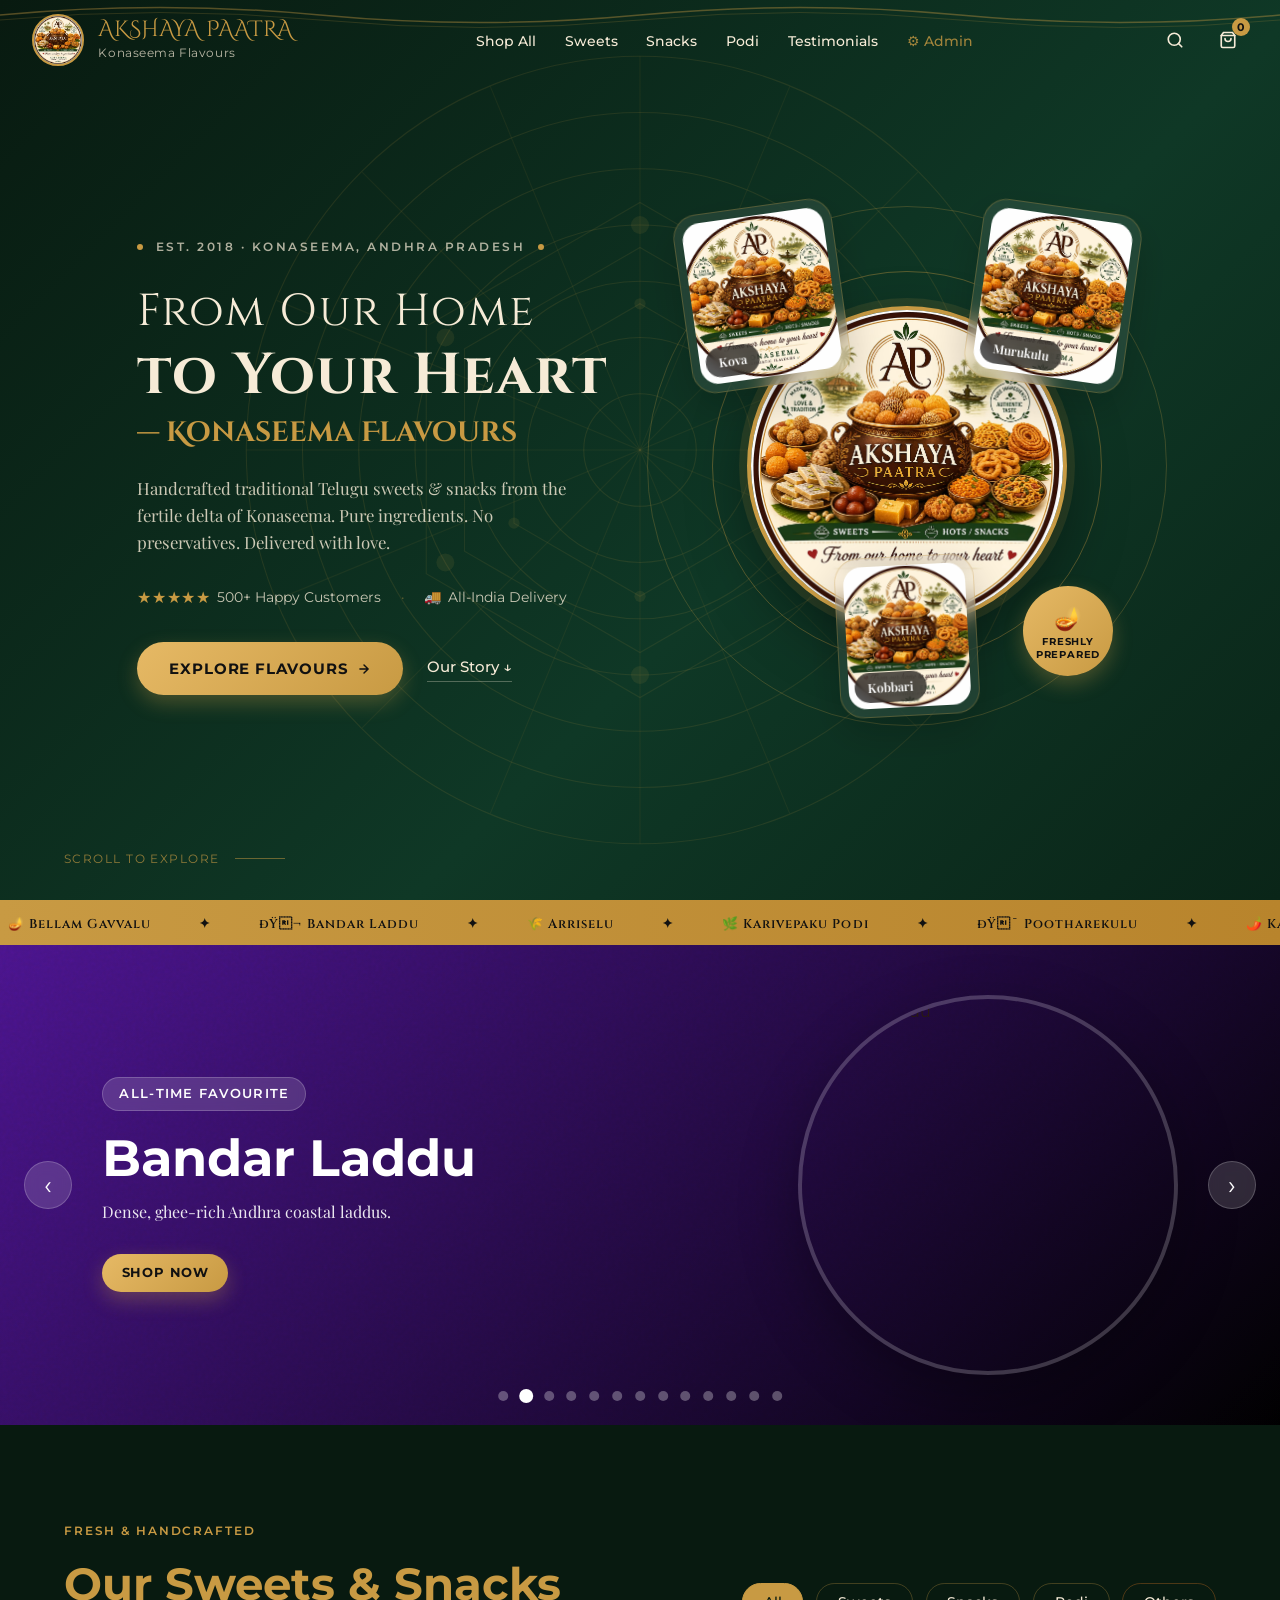
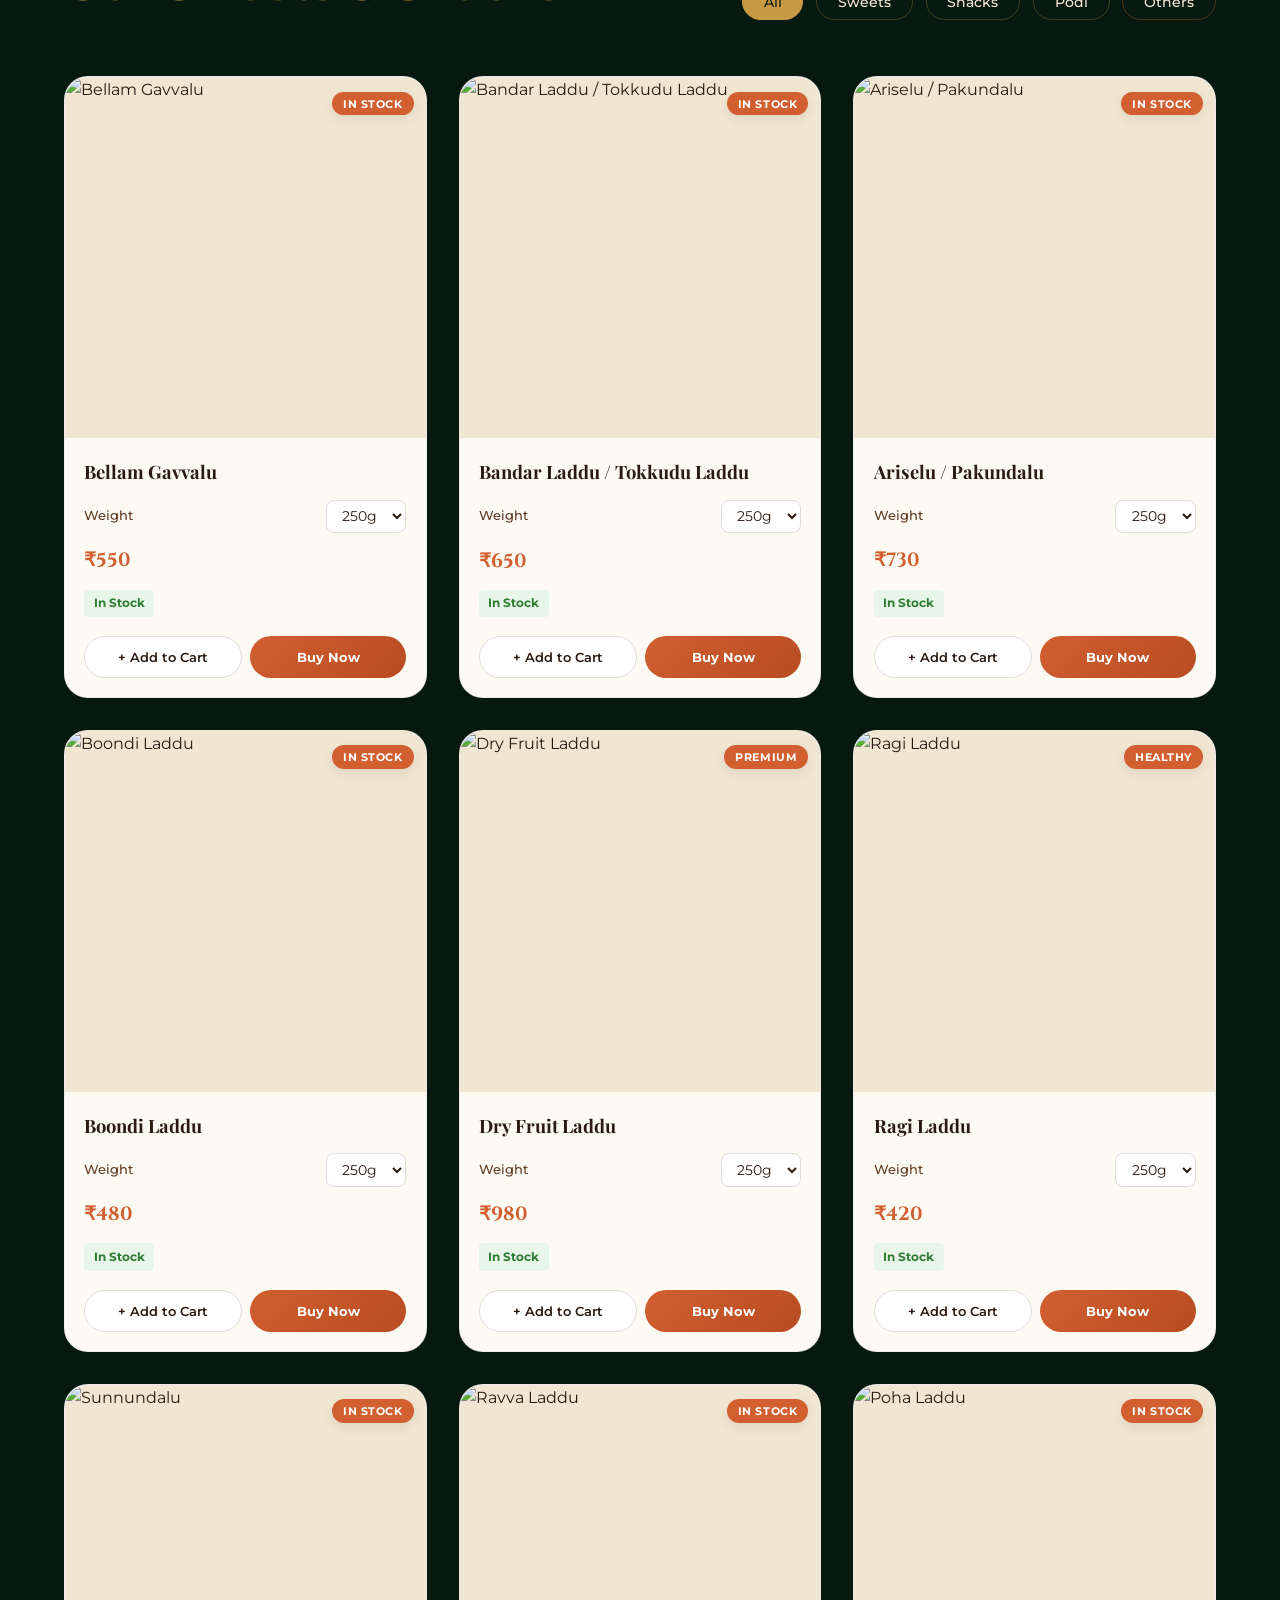
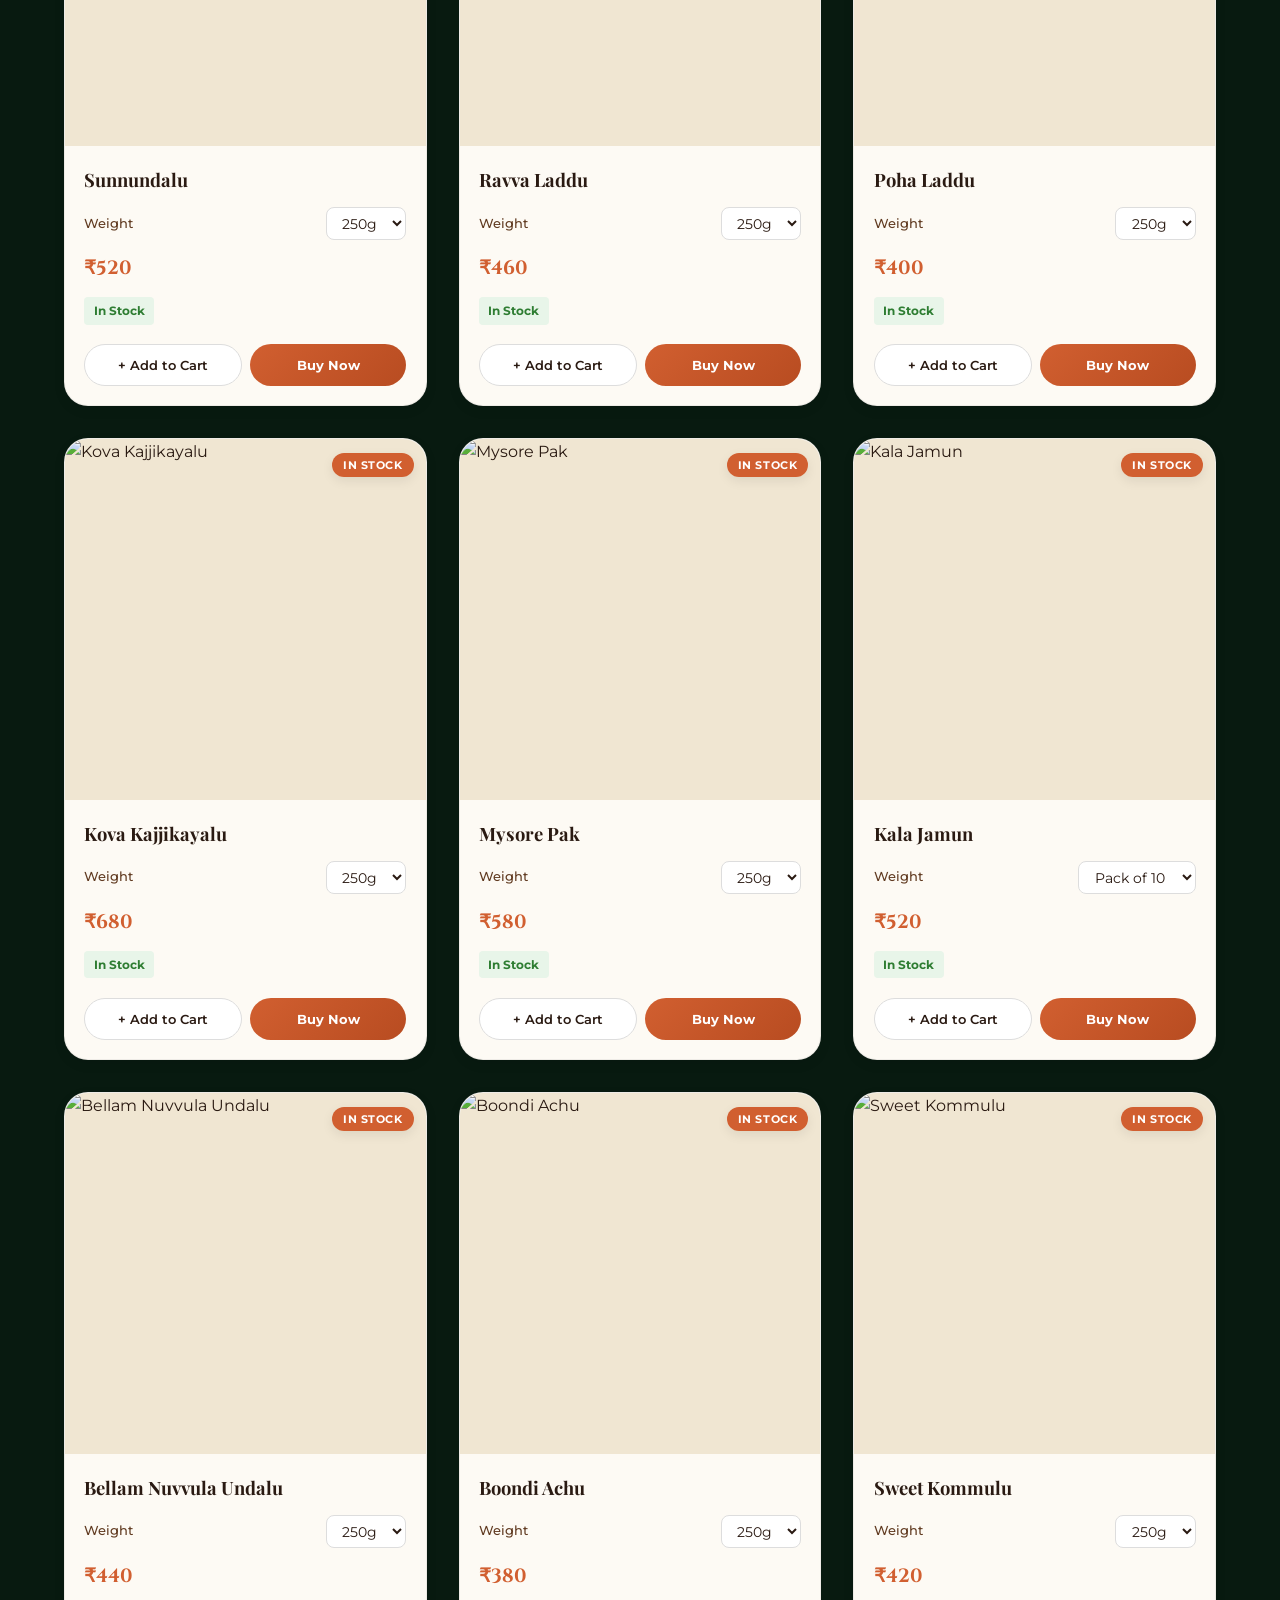
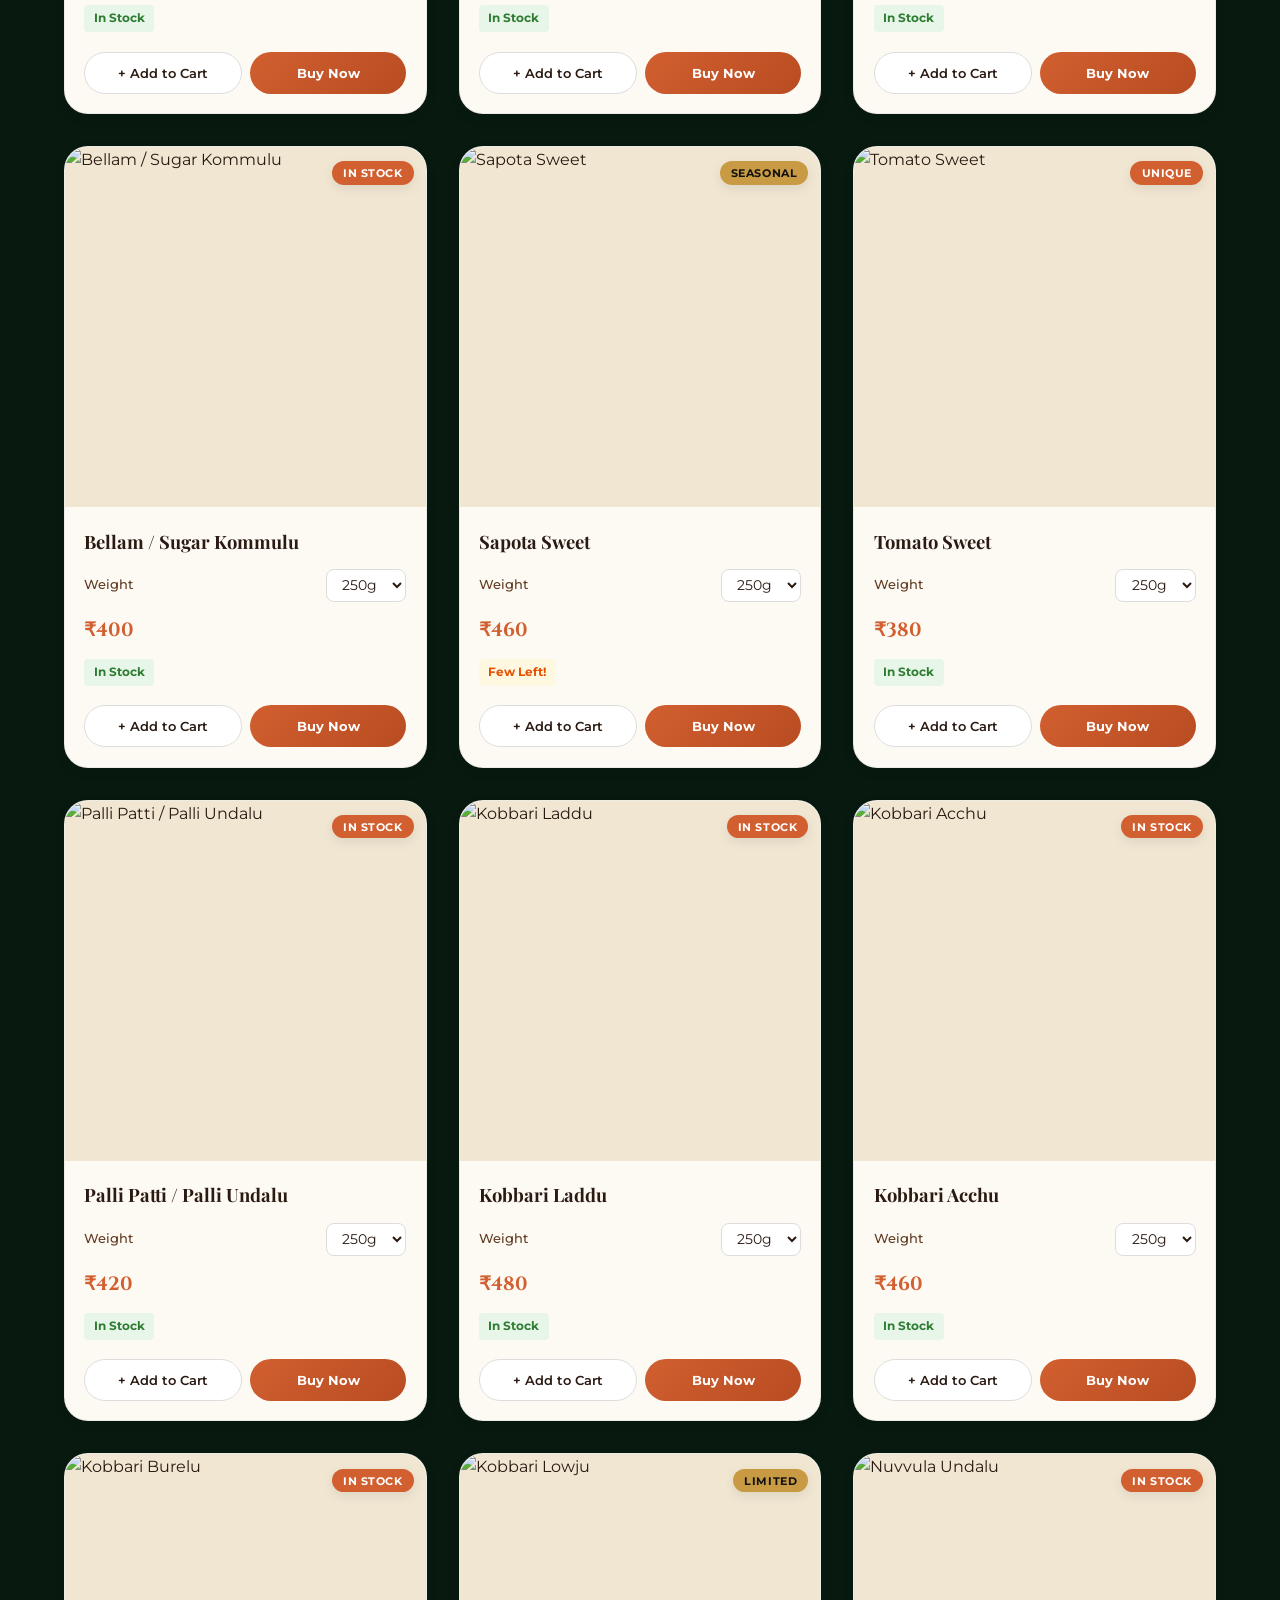
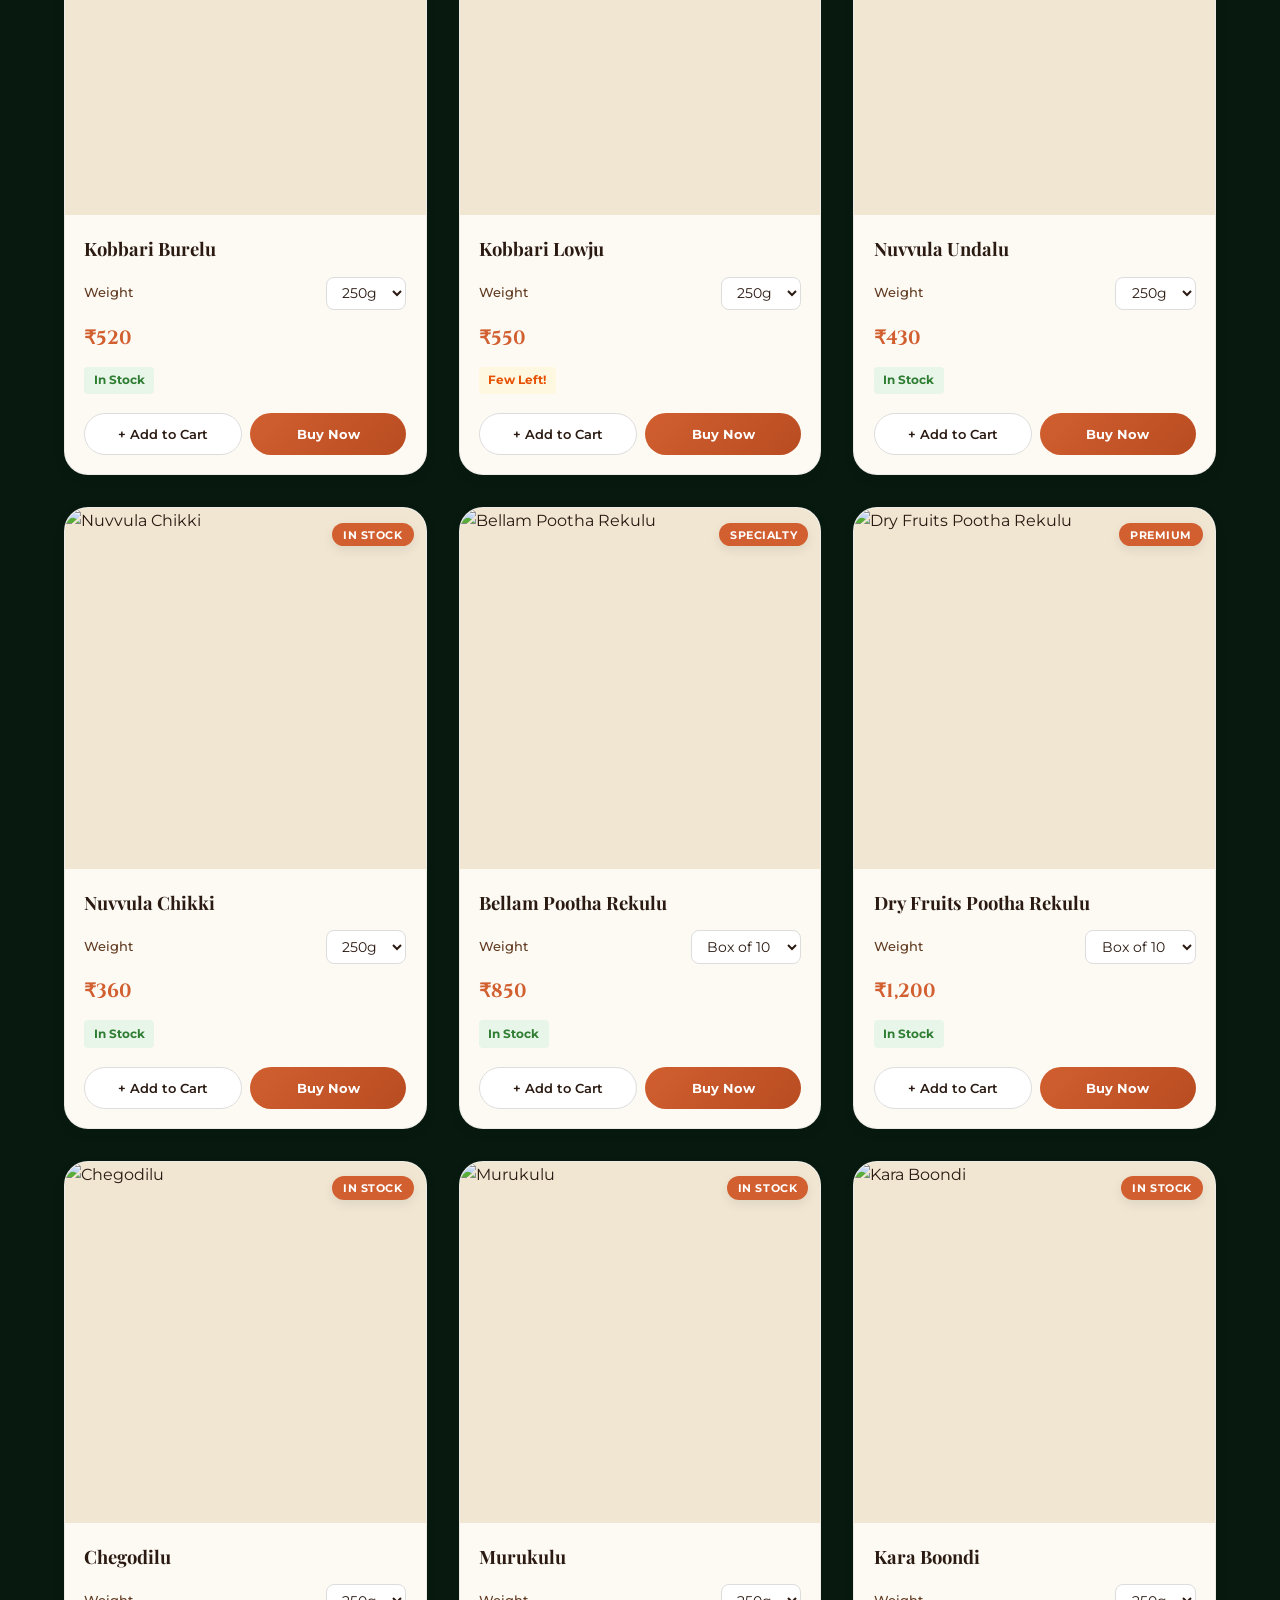
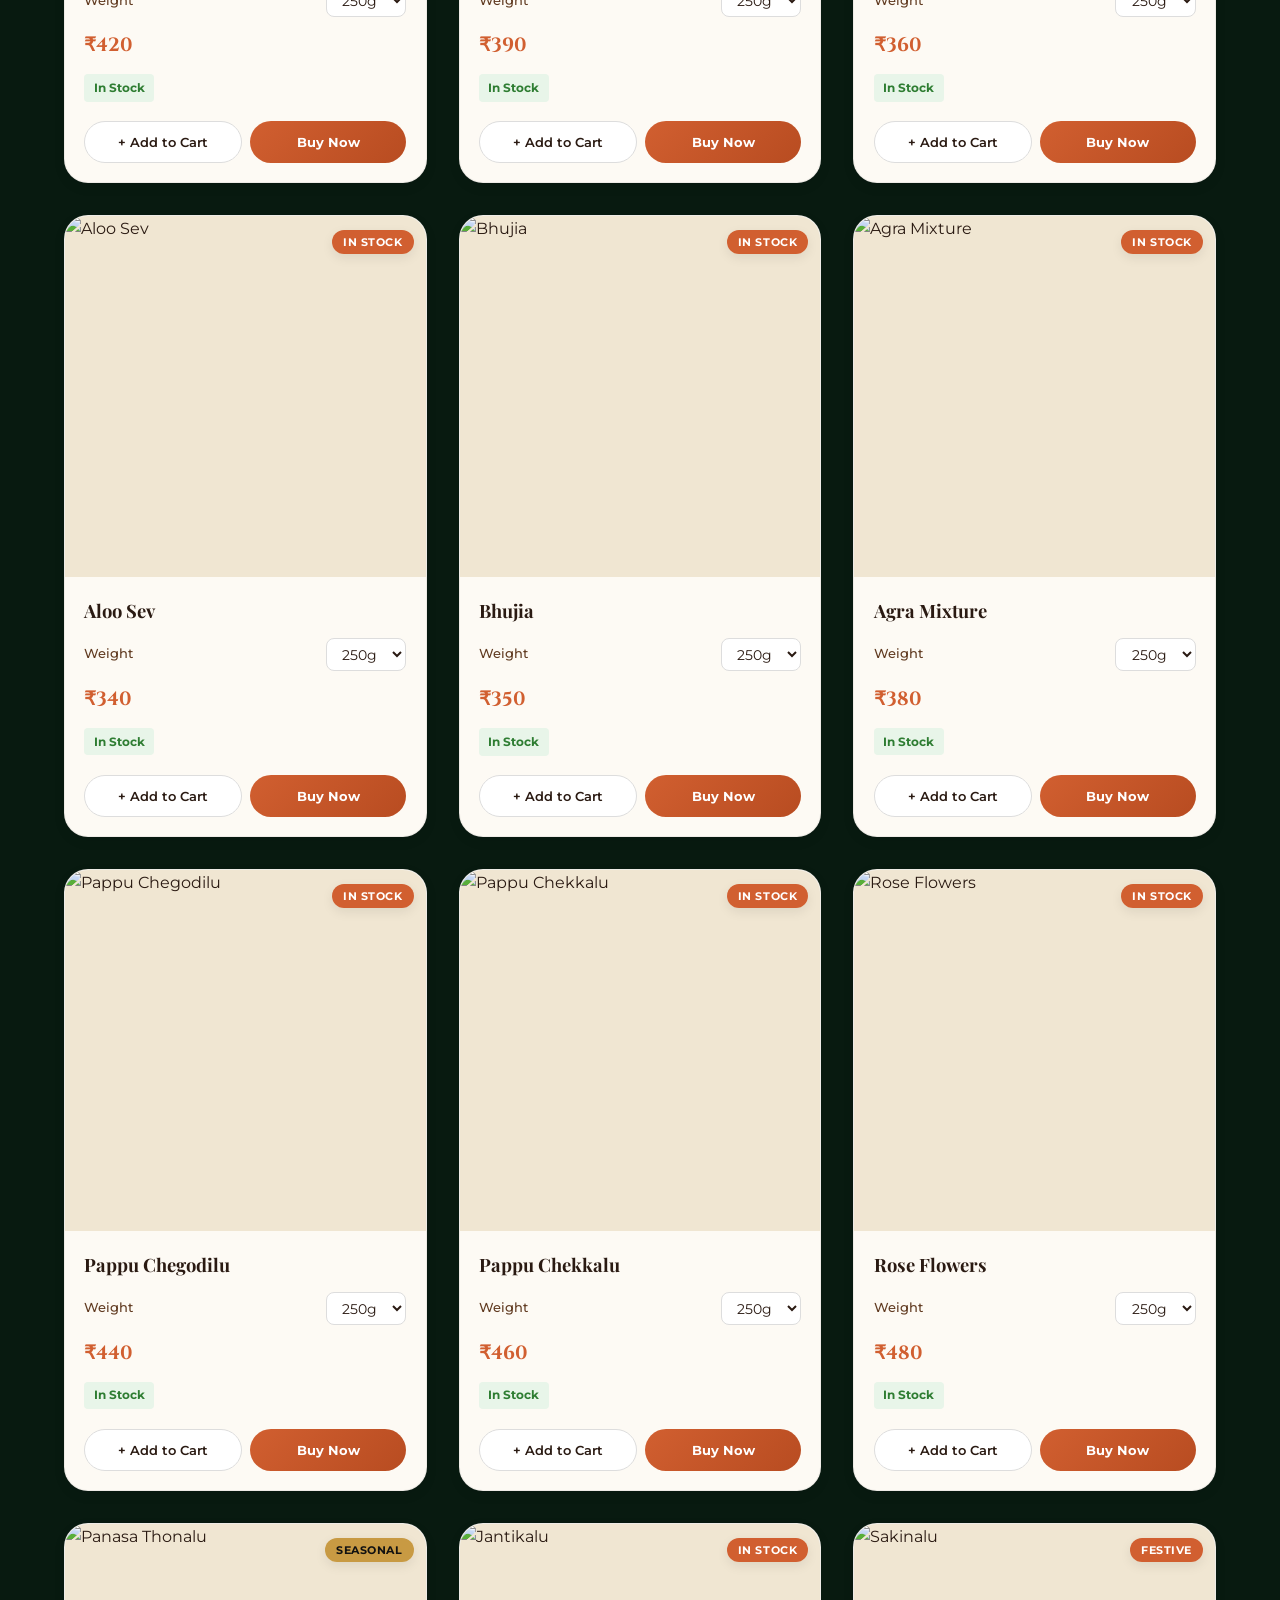
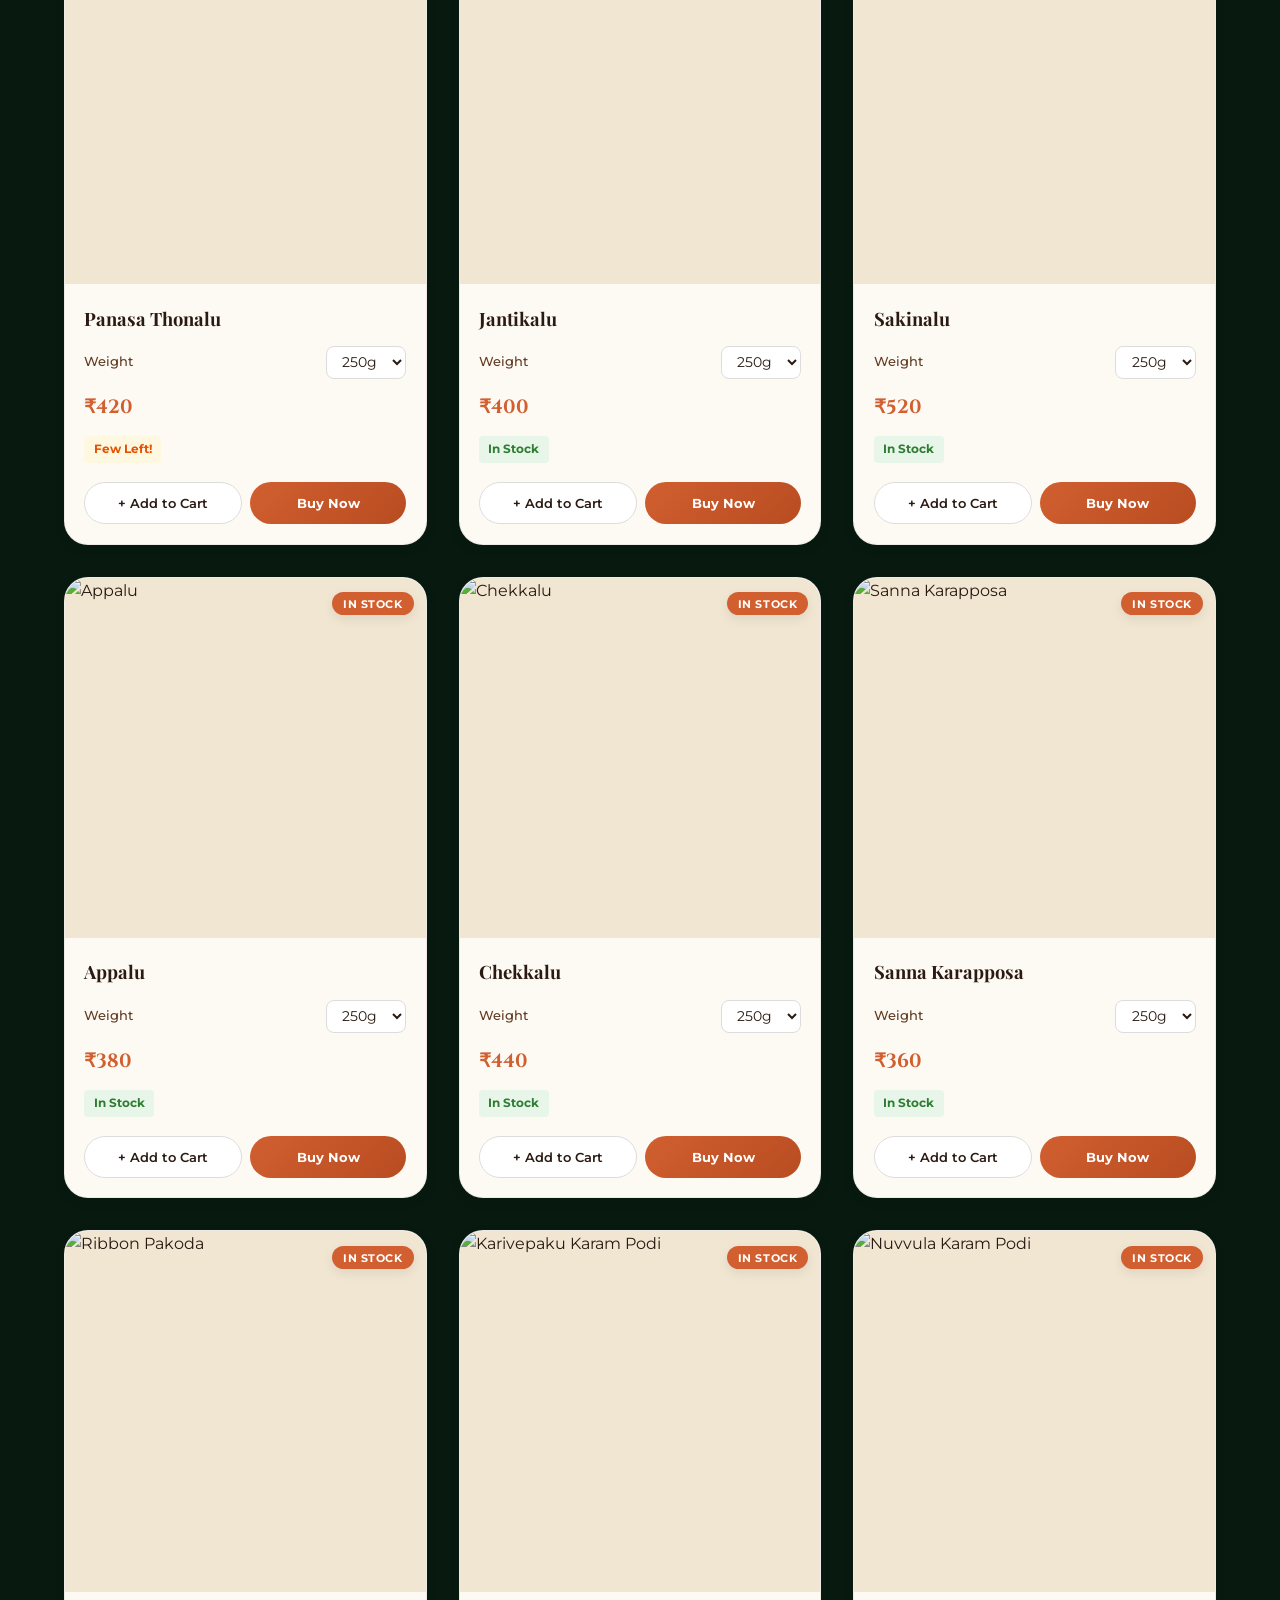
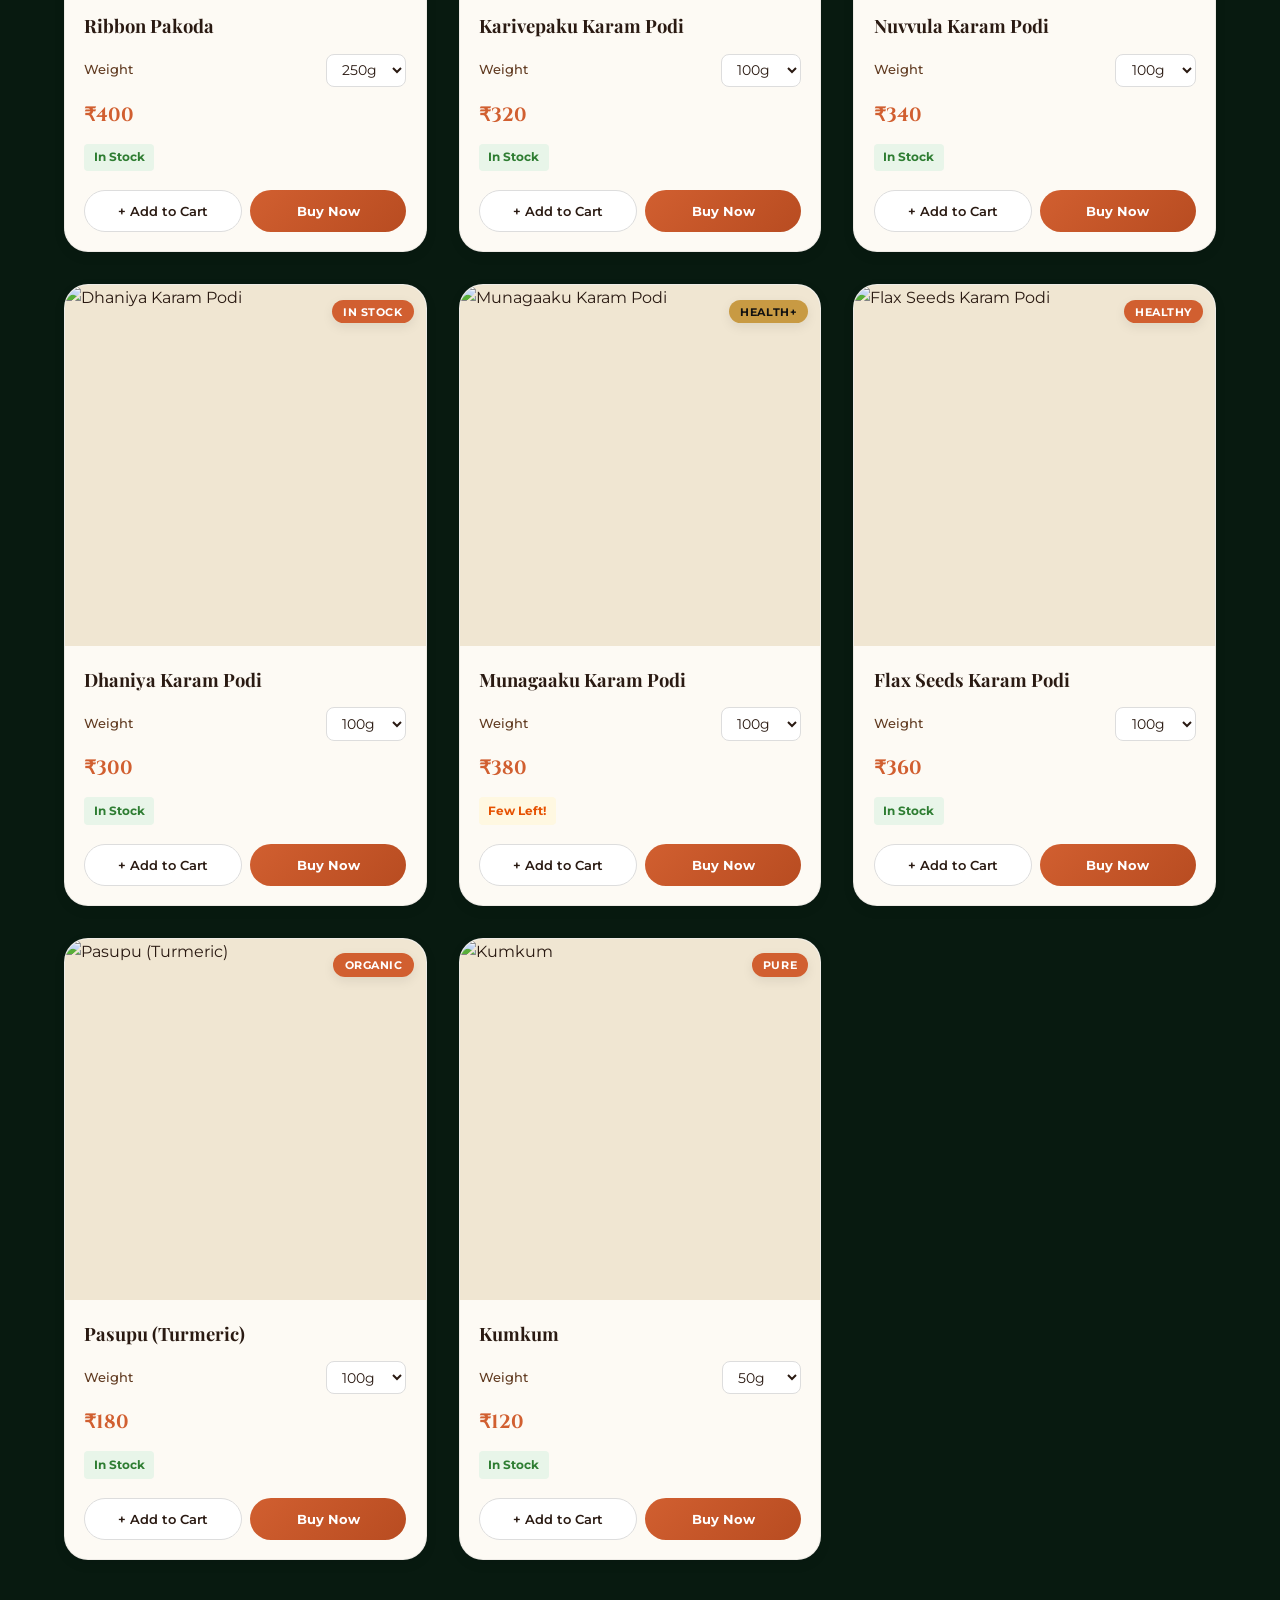
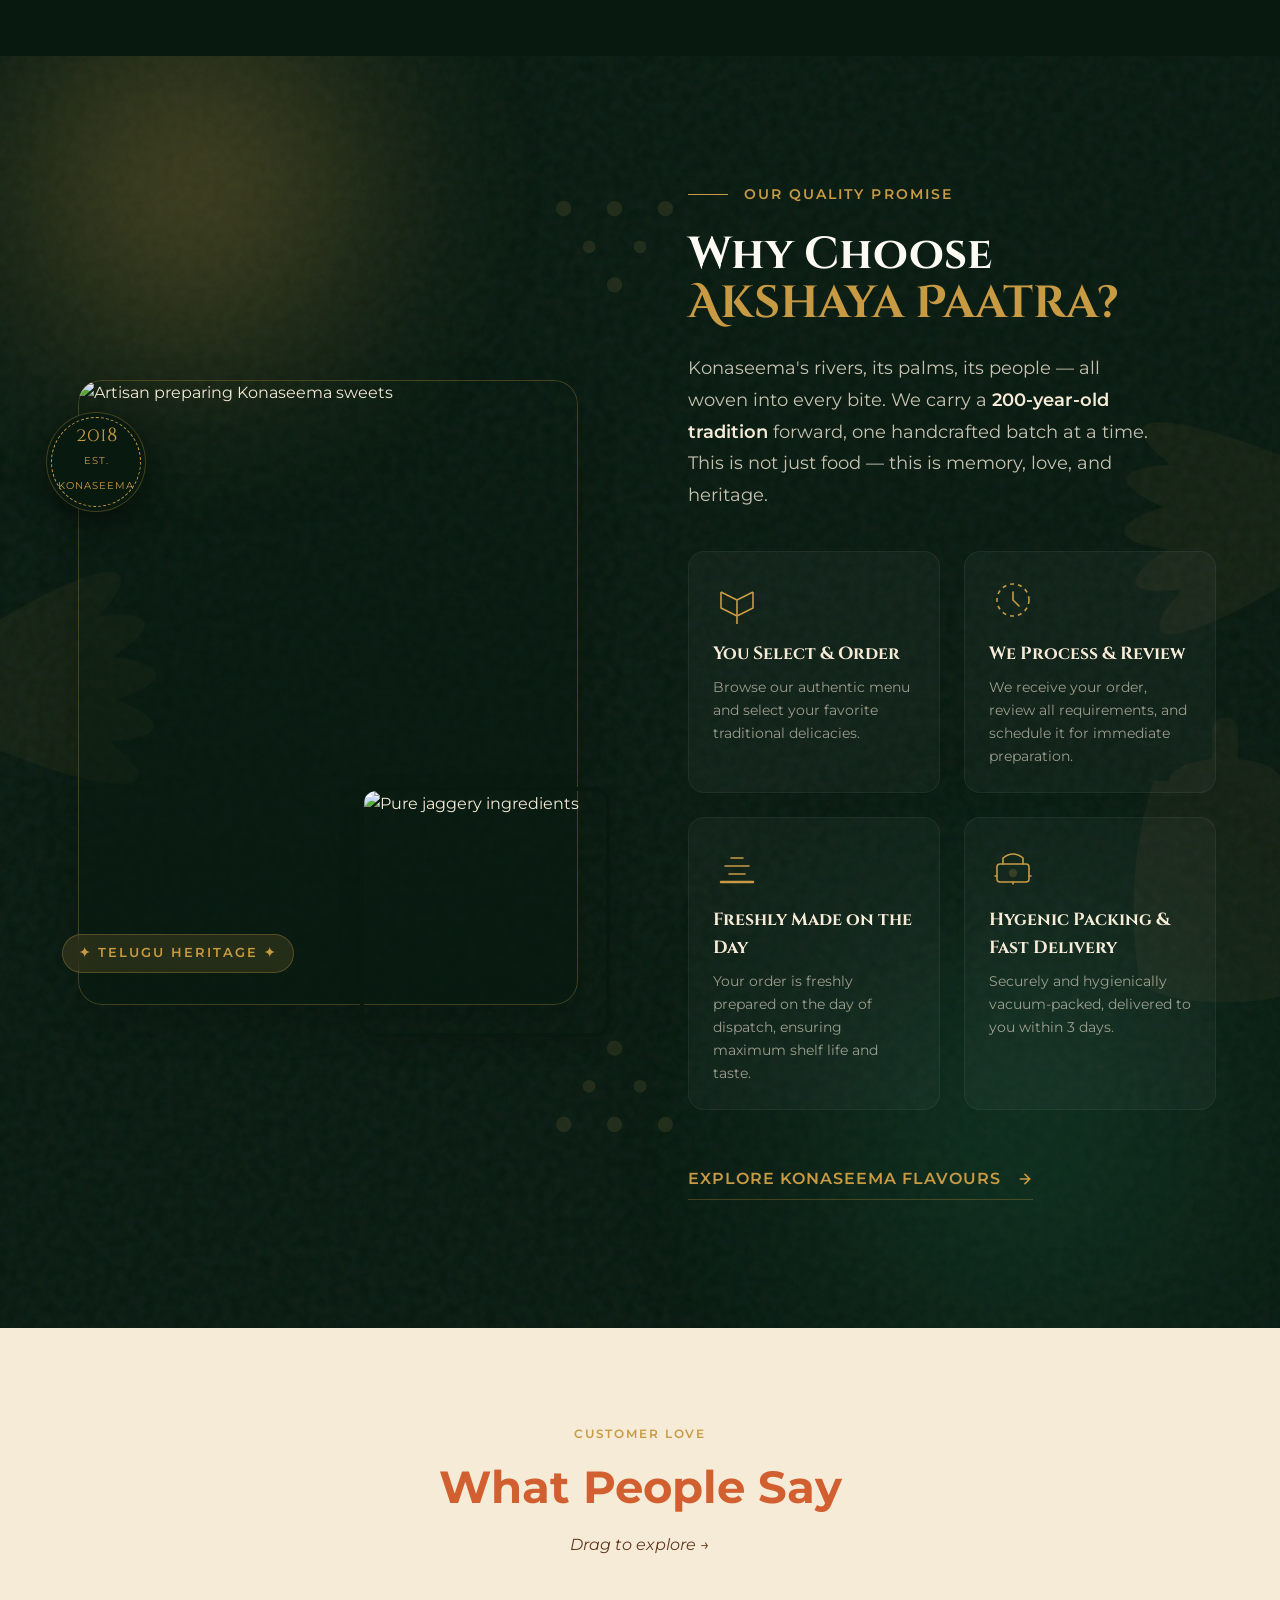
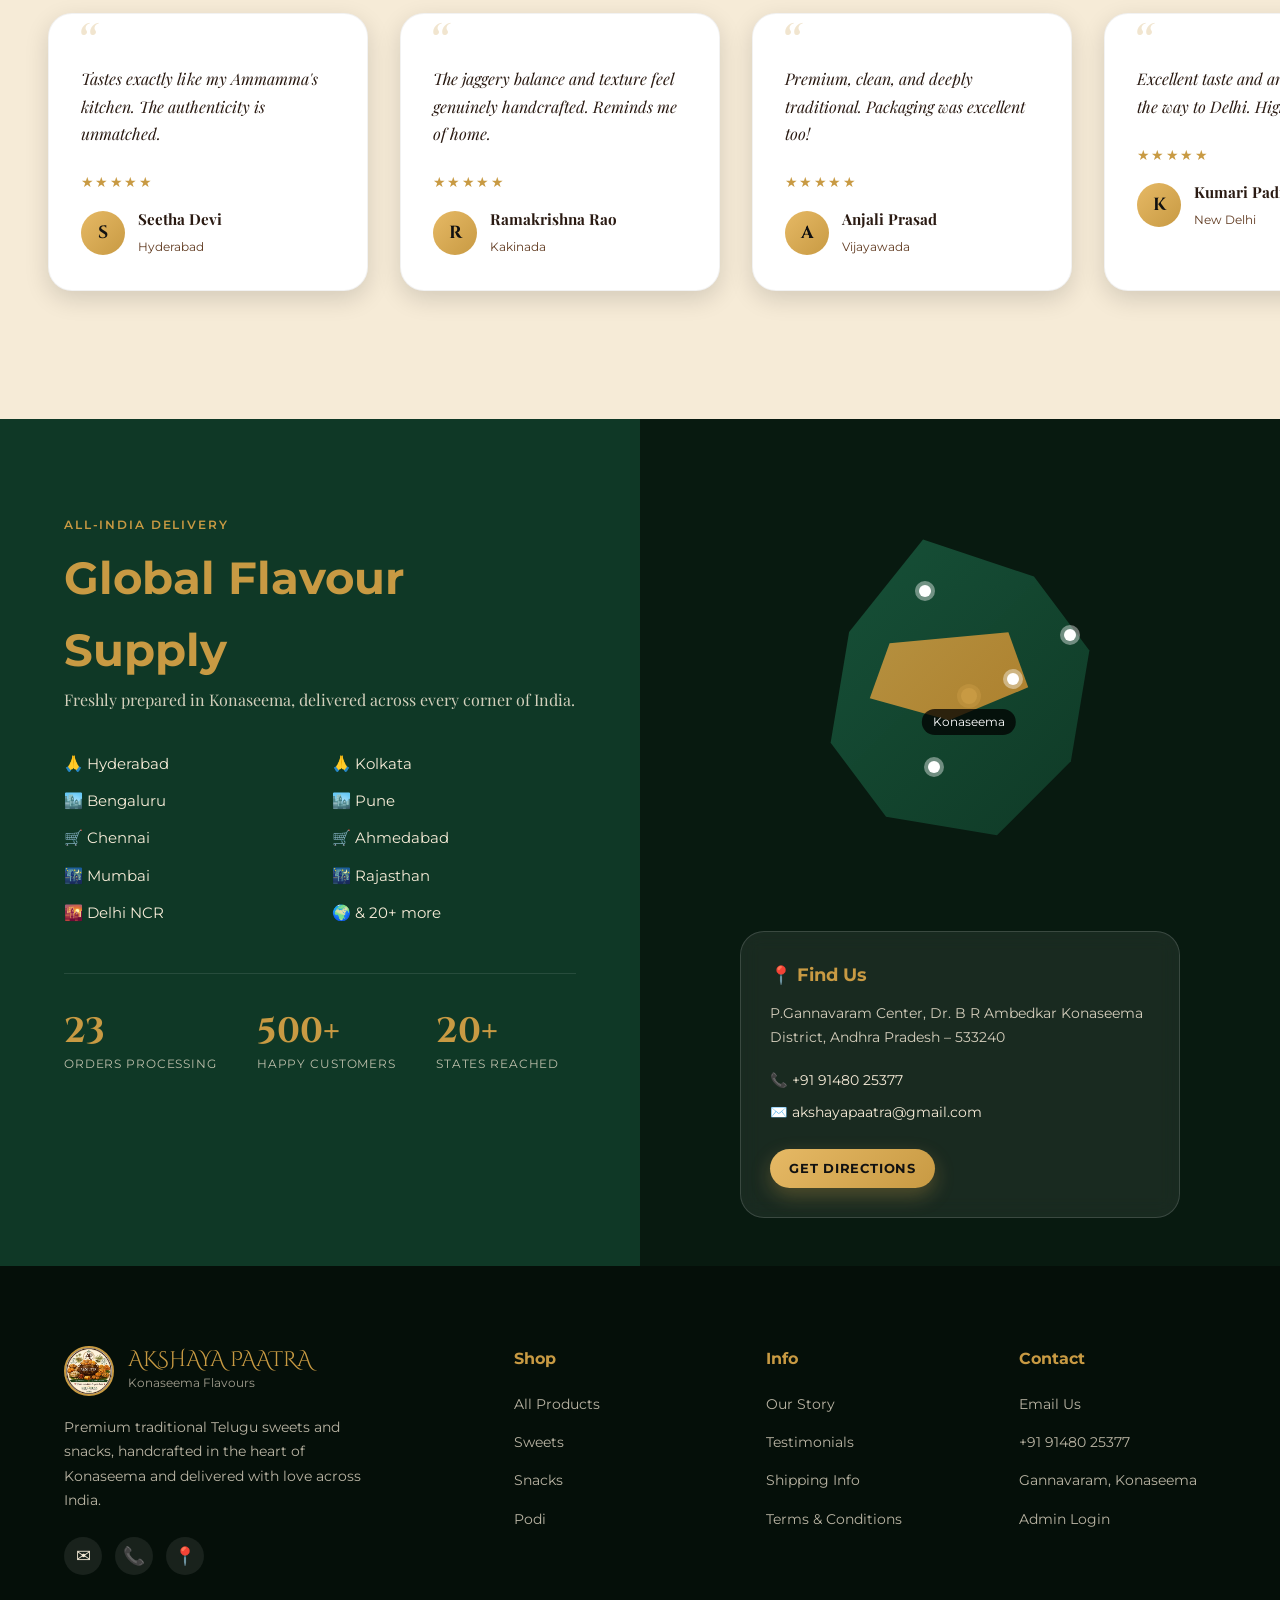
==== commit 1ca68348: "Fix: Restore emojis, fix admin async login bug, and update map coordinates correctly" ====
--- a/index.html
+++ b/index.html
@@ -26,7 +26,7 @@
 
 <body>
 
-  <!-- ═══ NAVBAR ═══ -->
+  <!-- â•â•â• NAVBAR â•â•â• -->
   <nav class="navbar" id="navbar">
     <div class="nav-inner">
       <a href="#" class="brand">
@@ -44,7 +44,7 @@
         <li><a href="#shop" class="nav-link" data-filter="snacks">Snacks</a></li>
         <li><a href="#shop" class="nav-link" data-filter="podi">Podi</a></li>
         <li><a href="#testimonials" class="nav-link">Testimonials</a></li>
-        <li><a href="admin.html" class="nav-link admin-link">? Admin</a></li>
+        <li><a href="admin.html" class="nav-link admin-link">⚙ Admin</a></li>
       </ul>
       <div class="nav-actions">
         <button class="nav-icon-btn" id="searchToggle" aria-label="Search">
@@ -74,7 +74,7 @@
           <path d="m21 21-4.35-4.35" />
         </svg>
         <input type="search" id="searchInput" placeholder="Search sweets, snacks, podi..." autocomplete="off" />
-        <button class="search-close" id="searchClose">?</button>
+        <button class="search-close" id="searchClose">✕</button>
       </div>
     </div>
     <!-- Category Pills for Mobile -->
@@ -89,49 +89,9 @@
     </div>
   </nav>
 
-  <!-- Bottom Navigation for Mobile -->
-  <div class="bottom-nav">
-    <a href="#hero" class="b-nav-item active">
-      <svg width="24" height="24" viewBox="0 0 24 24" fill="none" stroke="currentColor" stroke-width="2"
-        stroke-linecap="round" stroke-linejoin="round">
-        <path d="m3 9 9-7 9 7v11a2 2 0 0 1-2 2H5a2 2 0 0 1-2-2z"></path>
-        <polyline points="9 22 9 12 15 12 15 22"></polyline>
-      </svg>
-      <span>Home</span>
-    </a>
-    <a href="#shop" class="b-nav-item">
-      <svg width="24" height="24" viewBox="0 0 24 24" fill="none" stroke="currentColor" stroke-width="2"
-        stroke-linecap="round" stroke-linejoin="round">
-        <path d="M6 2 3 6v14a2 2 0 0 0 2 2h14a2 2 0 0 0 2-2V6l-3-4z"></path>
-        <line x1="3" y1="6" x2="21" y2="6"></line>
-        <path d="M16 10a4 4 0 0 1-8 0"></path>
-      </svg>
-      <span>Shop</span>
-    </a>
-    <a href="javascript:void(0)" class="b-nav-item" id="mobileSearchBtn"
-      onclick="document.getElementById('searchToggle').click()">
-      <svg width="24" height="24" viewBox="0 0 24 24" fill="none" stroke="currentColor" stroke-width="2"
-        stroke-linecap="round" stroke-linejoin="round">
-        <circle cx="11" cy="11" r="8"></circle>
-        <line x1="21" y1="21" x2="16.65" y2="16.65"></line>
-      </svg>
-      <span>Search</span>
-    </a>
-    <a href="javascript:void(0)" class="b-nav-item" onclick="document.getElementById('cartBtn').click()">
-      <div style="position:relative">
-        <svg width="24" height="24" viewBox="0 0 24 24" fill="none" stroke="currentColor" stroke-width="2"
-          stroke-linecap="round" stroke-linejoin="round">
-          <path d="M1 1h4l2.68 13.39a2 2 0 0 0 2 1.61h9.72a2 2 0 0 0 2-1.61L23 6H6"></path>
-          <circle cx="9" cy="21" r="1"></circle>
-          <circle cx="20" cy="21" r="1"></circle>
-        </svg>
-        <span class="cart-badge-mini" id="cartBadgeMobile">0</span>
-      </div>
-      <span>Cart</span>
-    </a>
-  </div>
-
-  <!-- ═══ HERO ═══ -->
+
+
+  <!-- â•â•â• HERO â•â•â• -->
   <section class="hero" id="hero">
     <!-- Mandala background -->
     <div class="hero-mandala" aria-hidden="true">
@@ -192,21 +152,21 @@
       <div class="hero-copy" id="heroCopy">
         <div class="hero-eyebrow-row">
           <span class="hero-dot"></span>
-          <p class="hero-eyebrow">Est. 2018 � Konaseema, Andhra Pradesh</p>
+          <p class="hero-eyebrow">Est. 2018 · Konaseema, Andhra Pradesh</p>
           <span class="hero-dot"></span>
         </div>
         <h1 class="hero-headline">
           <span class="hero-hl-top">From Our Home</span>
           <span class="hero-hl-mid">to Your Heart</span>
-          <em class="hero-hl-brand">� Konaseema Flavours</em>
+          <em class="hero-hl-brand">— Konaseema Flavours</em>
         </h1>
         <p class="hero-sub">Handcrafted traditional Telugu sweets &amp; snacks from the fertile delta of Konaseema. Pure
           ingredients. No preservatives. Delivered with love.</p>
         <div class="hero-trust-row">
-          <div class="trust-item"><span class="trust-stars">?????</span><span>500+ Happy Customers</span>
-          </div>
-          <div class="trust-divider">�</div>
-          <div class="trust-item"><span>??</span><span>All-India Delivery</span></div>
+          <div class="trust-item"><span class="trust-stars">★★★★★</span><span>500+ Happy Customers</span>
+          </div>
+          <div class="trust-divider">·</div>
+          <div class="trust-item"><span>🚚</span><span>All-India Delivery</span></div>
         </div>
         <div class="hero-cta-row">
           <a href="#shop" class="btn-gold ripple-btn" id="exploreBtn"><span>Explore Flavours</span><svg width="14"
@@ -214,7 +174,7 @@
               stroke-linecap="round">
               <path d="M5 12h14M12 5l7 7-7 7" />
             </svg></a>
-          <a href="#why" class="btn-ghost-hero">Our Story ?</a>
+          <a href="#why" class="btn-ghost-hero">Our Story ↓</a>
         </div>
       </div>
 
@@ -238,7 +198,7 @@
           <span id="heroImg3Name">Authentic Podi</span>
         </div>
         <div class="hero-badge-fresh">
-          <span class="badge-emoji">??</span>
+          <span class="badge-emoji">🪔</span>
           <span class="badge-text">Freshly<br />Prepared</span>
         </div>
       </div>
@@ -251,37 +211,37 @@
     </div>
   </section>
 
-  <!-- ═══ MARQUEE ═══ -->
+  <!-- â•â•â• MARQUEE â•â•â• -->
   <div class="marquee-strip" aria-hidden="true">
     <div class="marquee-track">
-      <span>?? Bellam Gavvalu</span><span>?</span><span>🍬 Bandar Laddu</span><span>?</span><span>??
-        Arriselu</span><span>?</span><span>?? Karivepaku Podi</span><span>?</span><span>🍯
-        Pootharekulu</span><span>?</span><span>??? Kandi Podi</span><span>?</span>
-      <span>?? Bellam Gavvalu</span><span>?</span><span>🍬 Bandar Laddu</span><span>?</span><span>??
-        Arriselu</span><span>?</span><span>?? Karivepaku Podi</span><span>?</span><span>🍯
-        Pootharekulu</span><span>?</span><span>??? Kandi Podi</span><span>?</span>
+      <span>🪔 Bellam Gavvalu</span><span>✦</span><span>ðŸ¬ Bandar Laddu</span><span>✦</span><span>🌾
+        Arriselu</span><span>✦</span><span>🌿 Karivepaku Podi</span><span>✦</span><span>ðŸ¯
+        Pootharekulu</span><span>✦</span><span>🌶️ Kandi Podi</span><span>✦</span>
+      <span>🪔 Bellam Gavvalu</span><span>✦</span><span>ðŸ¬ Bandar Laddu</span><span>✦</span><span>🌾
+        Arriselu</span><span>✦</span><span>🌿 Karivepaku Podi</span><span>✦</span><span>ðŸ¯
+        Pootharekulu</span><span>✦</span><span>🌶️ Kandi Podi</span><span>✦</span>
     </div>
   </div>
 
-  <!-- ═══ BANNER SLIDER ═══ -->
+  <!-- â•â•â• BANNER SLIDER â•â•â• -->
   <section class="banner-strip" id="bannerStrip">
     <div class="banner-slider" id="bannerSlider">
       <div class="banner-slide active" style="--slide-bg:linear-gradient(120deg,#0f3826,#1a5c3f)">
         <div class="slide-texture"></div>
         <div class="slide-copy">
-          <span class="slide-tag">?? Sankranti Special</span>
+          <span class="slide-tag">🎊 Sankranti Special</span>
           <h2>Freshly Prepared Arriselu</h2>
-          <p>Traditional Pongal sweet � crispy jaggery discs made the old way.</p>
-          <a href="#shop" class="btn-gold small ripple-btn"><span>Shop � 20% Off</span></a>
+          <p>Traditional Pongal sweet — crispy jaggery discs made the old way.</p>
+          <a href="#shop" class="btn-gold small ripple-btn"><span>Shop — 20% Off</span></a>
         </div>
         <div class="slide-img"><img src="assets/items/pexels-gaurav-kumar-1281378-18488314.jpg" alt="Arriselu" /></div>
       </div>
       <div class="banner-slide" style="--slide-bg:linear-gradient(120deg,#6b2b0e,#c55828)">
         <div class="slide-texture"></div>
         <div class="slide-copy">
-          <span class="slide-tag">?? All-Time Favourite</span>
+          <span class="slide-tag">🌟 All-Time Favourite</span>
           <h2>Bandar Laddu</h2>
-          <p>Iconic Andhra coastal laddus � dense, ghee-rich, authentically prepared.</p>
+          <p>Iconic Andhra coastal laddus — dense, ghee-rich, authentically prepared.</p>
           <a href="#shop" class="btn-gold small ripple-btn"><span>Order Now</span></a>
         </div>
         <div class="slide-img"><img src="assets/items/pexels-vipinvihari-murari-das-2150327057-36460898.jpg"
@@ -290,7 +250,7 @@
       <div class="banner-slide" style="--slide-bg:linear-gradient(120deg,#2b4a1e,#3d6b2c)">
         <div class="slide-texture"></div>
         <div class="slide-copy">
-          <span class="slide-tag">? New Batch Ready</span>
+          <span class="slide-tag">✨ New Batch Ready</span>
           <h2>Pootharekulu</h2>
           <p>Paper-thin rice starch layers stuffed with ghee and jaggery powder.</p>
           <a href="#shop" class="btn-gold small ripple-btn"><span>Try Now</span></a>
@@ -304,11 +264,11 @@
       <button class="banner-dot" data-idx="1"></button>
       <button class="banner-dot" data-idx="2"></button>
     </div>
-    <button class="banner-arrow banner-prev" id="bannerPrev">�</button>
-    <button class="banner-arrow banner-next" id="bannerNext">�</button>
+    <button class="banner-arrow banner-prev" id="bannerPrev">‹</button>
+    <button class="banner-arrow banner-next" id="bannerNext">›</button>
   </section>
 
-  <!-- ═══ SHOP ═══ -->
+  <!-- â•â•â• SHOP â•â•â• -->
   <section class="shop-section" id="shop">
     <div class="shop-header">
       <div class="shop-title-wrap">
@@ -326,7 +286,7 @@
     <div class="product-grid" id="productGrid" aria-label="Product catalogue"></div>
   </section>
 
-  <!-- --- WHY SECTION � PREMIUM REDESIGN --- -->
+  <!-- ═══ WHY SECTION — PREMIUM REDESIGN ═══ -->
   <section class="why-section" id="why">
 
     <!-- Cinematic background -->
@@ -388,7 +348,7 @@
           <span class="why-badge-sub">Est. Konaseema</span>
         </div>
       </div>
-      <div class="why-heritage-tag">? Telugu Heritage ?</div>
+      <div class="why-heritage-tag">✦ Telugu Heritage ✦</div>
     </div>
 
     <div class="why-content">
@@ -397,8 +357,8 @@
         <span class="why-overline-text">Our Quality Promise</span>
       </div>
       <h2 class="why-heading">Why Choose<br><em>Akshaya Paatra?</em></h2>
-      <p class="why-lead">Konaseema's rivers, its palms, its people � all woven into every bite. We carry a
-        <strong>200-year-old tradition</strong> forward, one handcrafted batch at a time. This is not just food � this
+      <p class="why-lead">Konaseema's rivers, its palms, its people — all woven into every bite. We carry a
+        <strong>200-year-old tradition</strong> forward, one handcrafted batch at a time. This is not just food — this
         is memory, love, and heritage.
       </p>
 
@@ -474,29 +434,29 @@
   </section>
 
 
-  <!-- ---  TESTIMONIALS ---  -->
+  <!-- ═══  TESTIMONIALS ═══  -->
   <section class="testi-section" id="testimonials">
     <div class="testi-header">
       <p class="eyebrow">Customer Love</p>
       <h2 class="section-title">What People Say</h2>
-      <p class="testi-sub">Drag to explore ?</p>
+      <p class="testi-sub">Drag to explore →</p>
     </div>
     <div class="testi-river-wrap">
       <div class="testi-river" id="testiRiver"></div>
     </div>
   </section>
 
-  <!-- --- SUPPLY MAP --- -->
+  <!-- ═══ SUPPLY MAP ═══ -->
   <section class="supply-section">
     <div class="supply-copy">
       <p class="eyebrow">All-India Delivery</p>
       <h2 class="section-title">Global Flavour Supply</h2>
       <p class="supply-desc">Freshly prepared in Konaseema, delivered across every corner of India.</p>
       <div class="region-grid">
-        <div class="region-col"><span>?? Hyderabad</span><span>??? Bengaluru</span><span>?? Chennai</span><span>??
-            Mumbai</span><span>?? Delhi NCR</span></div>
-        <div class="region-col"><span>?? Kolkata</span><span>??? Pune</span><span>?? Ahmedabad</span><span>??
-            Rajasthan</span><span>?? &amp; 20+ more</span></div>
+        <div class="region-col"><span>🙏 Hyderabad</span><span>🏙️ Bengaluru</span><span>🛒 Chennai</span><span>🌃
+            Mumbai</span><span>🌇 Delhi NCR</span></div>
+        <div class="region-col"><span>🙏 Kolkata</span><span>🏙️ Pune</span><span>🛒 Ahmedabad</span><span>🌃
+            Rajasthan</span><span>🌍 &amp; 20+ more</span></div>
       </div>
       <div class="supply-stats">
         <div class="stat"><strong>23</strong><span>Orders Processing</span></div>
@@ -517,18 +477,18 @@
         </div>
       </div>
       <div class="contact-card">
-        <h4>?? Find Us</h4>
-        <p>P.Gannavaram Center, Dr. B R Ambedkar Konaseema District, Andhra Pradesh � 533240</p>
-        <a href="tel:+919148025377" class="contact-link">?? +91 91480 25377</a>
-        <a href="mailto:akshayapaatra@gmail.com" class="contact-link">?? akshayapaatra@gmail.com</a>
-        <a href="https://maps.google.com/?q=16.578583,81.882528" target="_blank" rel="noopener"
+        <h4>📍 Find Us</h4>
+        <p>P.Gannavaram Center, Dr. B R Ambedkar Konaseema District, Andhra Pradesh – 533240</p>
+        <a href="tel:+919148025377" class="contact-link">📞 +91 91480 25377</a>
+        <a href="mailto:akshayapaatra@gmail.com" class="contact-link">✉️ akshayapaatra@gmail.com</a>
+        <a href="https://maps.google.com/?q=16.590066,81.888753" target="_blank" rel="noopener"
           class="btn-gold small ripple-btn map-link"><span>Get Directions</span></a>
       </div>
     </div>
   </section>
 
 
-  <!-- --- FOOTER --- -->
+  <!-- ═══ FOOTER ═══ -->
   <footer class="site-footer">
     <div class="footer-inner">
       <div class="footer-brand">
@@ -542,10 +502,10 @@
         <p class="footer-desc">Premium traditional Telugu sweets and snacks, handcrafted in the heart of Konaseema and
           delivered with love across India.</p>
         <div class="footer-socials">
-          <a href="mailto:akshayapaatra@gmail.com" class="social-btn" title="Email">?</a>
-          <a href="tel:+919148025377" class="social-btn" title="Phone">??</a>
+          <a href="mailto:akshayapaatra@gmail.com" class="social-btn" title="Email">✉</a>
+          <a href="tel:+919148025377" class="social-btn" title="Phone">📞</a>
           <a href="https://maps.google.com/?q=16.578583,81.882528" target="_blank" rel="noopener" class="social-btn"
-            title="Location">??</a>
+            title="Location">📍</a>
         </div>
       </div>
       <div class="footer-links-group">
@@ -578,12 +538,12 @@
       </div>
     </div>
     <div class="footer-bottom">
-      <p>� 2025 Akshaya Paatra. All rights reserved. | Developed by <a href="mailto:ayyappaannamdevula@gmail.com"
+      <p>© 2025 Akshaya Paatra. All rights reserved. | Developed by <a href="mailto:ayyappaannamdevula@gmail.com"
           style="color:var(--gold);text-decoration:none">Team Zarah</a></p>
     </div>
   </footer>
 
-  <!-- ═══ CART DRAWER ═══ -->
+  <!-- â•â•â• CART DRAWER â•â•â• -->
   <div class="cart-overlay" id="cartOverlay"></div>
   <aside class="cart-drawer" id="cartDrawer" aria-hidden="true">
     <div class="cart-drawer-head">
@@ -591,11 +551,11 @@
         <h3>Shopping Cart</h3>
         <span class="cart-item-count-label" id="cartItemCount">0 items</span>
       </div>
-      <button class="cart-close" id="cartClose">?</button>
+      <button class="cart-close" id="cartClose">✕</button>
     </div>
     <div class="cart-drawer-body" id="cartBody">
       <div class="cart-empty" id="cartEmpty">
-        <div class="cart-empty-icon">??</div>
+        <div class="cart-empty-icon">🛒</div>
         <h4>Your cart is empty</h4>
         <p>Add some traditional delicacies to get started!</p>
         <a href="#shop" class="btn-gold small ripple-btn" id="shopNowBtn"><span>Browse Products</span></a>
@@ -605,23 +565,23 @@
     <div class="cart-drawer-foot" id="cartFoot" hidden>
 
       <div class="cart-price-breakdown">
-        <div class="price-row"><span>Subtotal</span><span id="cartSubtotal">?0</span></div>
-        <div class="price-row"><span>Shipping</span><span id="cartShipping" class="shipping-val">?60</span></div>
-
-        <div class="price-row total-row"><span>Total</span><strong id="cartTotal">?0</strong></div>
-      </div>
-      <p class="free-shipping-note" id="freeShipNote">Add <strong id="freeShipLeft">?500</strong> more for FREE
-        shipping! ??</p>
-      <button class="btn-gold full ripple-btn" id="checkoutBtn"><span>Proceed to Checkout ?</span></button>
-      <a href="#shop" class="continue-shopping-link" id="continueShopLink">← Continue Shopping</a>
+        <div class="price-row"><span>Subtotal</span><span id="cartSubtotal">₹0</span></div>
+        <div class="price-row"><span>Shipping</span><span id="cartShipping" class="shipping-val">₹60</span></div>
+
+        <div class="price-row total-row"><span>Total</span><strong id="cartTotal">₹0</strong></div>
+      </div>
+      <p class="free-shipping-note" id="freeShipNote">Add <strong id="freeShipLeft">₹500</strong> more for FREE
+        shipping! 🚚</p>
+      <button class="btn-gold full ripple-btn" id="checkoutBtn"><span>Proceed to Checkout →</span></button>
+      <a href="#shop" class="continue-shopping-link" id="continueShopLink">â† Continue Shopping</a>
     </div>
   </aside>
 
-  <!-- ═══ NOTIFY MODAL ═══ -->
+  <!-- â•â•â• NOTIFY MODAL â•â•â• -->
   <div class="modal-overlay" id="notifyOverlay">
     <div class="modal-box">
-      <button class="modal-close" id="notifyClose">?</button>
-      <div class="modal-icon">??</div>
+      <button class="modal-close" id="notifyClose">✕</button>
+      <div class="modal-icon">🔔</div>
       <h3>Notify When Available</h3>
       <p id="notifyProductName"></p>
       <form id="notifyForm">
@@ -632,10 +592,10 @@
     </div>
   </div>
 
-  <!-- ═══ TOAST ═══ -->
+  <!-- â•â•â• TOAST â•â•â• -->
   <div class="toast" id="toast" role="status" aria-live="polite"></div>
 
-  <!-- ═══ PRODUCT CARD TEMPLATE ═══ -->
+  <!-- â•â•â• PRODUCT CARD TEMPLATE â•â•â• -->
   <template id="cardTpl">
     <article class="product-card">
       <div class="card-badge-wrap"><span class="card-badge"></span></div>
@@ -659,14 +619,14 @@
   </template>
 
 
-  <!-- --- CHECKOUT MODAL --- -->
+  <!-- ═══ CHECKOUT MODAL ═══ -->
   <div class="modal-overlay" id="checkoutOverlay">
     <div class="modal-box checkout-modal-box">
-      <button class="modal-close" id="checkoutClose">?</button>
+      <button class="modal-close" id="checkoutClose">✕</button>
       <div class="checkout-steps">
         <!-- Step 1: Shipping -->
         <div class="checkout-step active" id="stepShipping">
-          <div class="modal-icon">??</div>
+          <div class="modal-icon">📦</div>
           <h3>Shipping Details</h3>
           <form id="shippingForm" onsubmit="event.preventDefault(); placeOrder()">
             <div class="checkout-form-grid">
@@ -686,13 +646,13 @@
                   placeholder="6-digit pincode" pattern="[0-9]{6}" /></div>
             </div>
             <button type="submit" class="btn-gold full ripple-btn" style="margin-top:1.2rem"><span>Confirm Order
-                ?</span></button>
+                ✓</span></button>
           </form>
         </div>
 
         <!-- Step 3: Success -->
         <div class="checkout-step" id="stepSuccess">
-          <div class="success-anim">?</div>
+          <div class="success-anim">✅</div>
           <h3>Order Placed!</h3>
           <p id="successMsg">Thank you! Your order has been placed successfully.</p>
           <div class="order-confirm-box" id="orderConfirmBox"></div>
@@ -706,4 +666,4 @@
   <script src="script.js"></script>
 </body>
 
-</html>
+</html>
